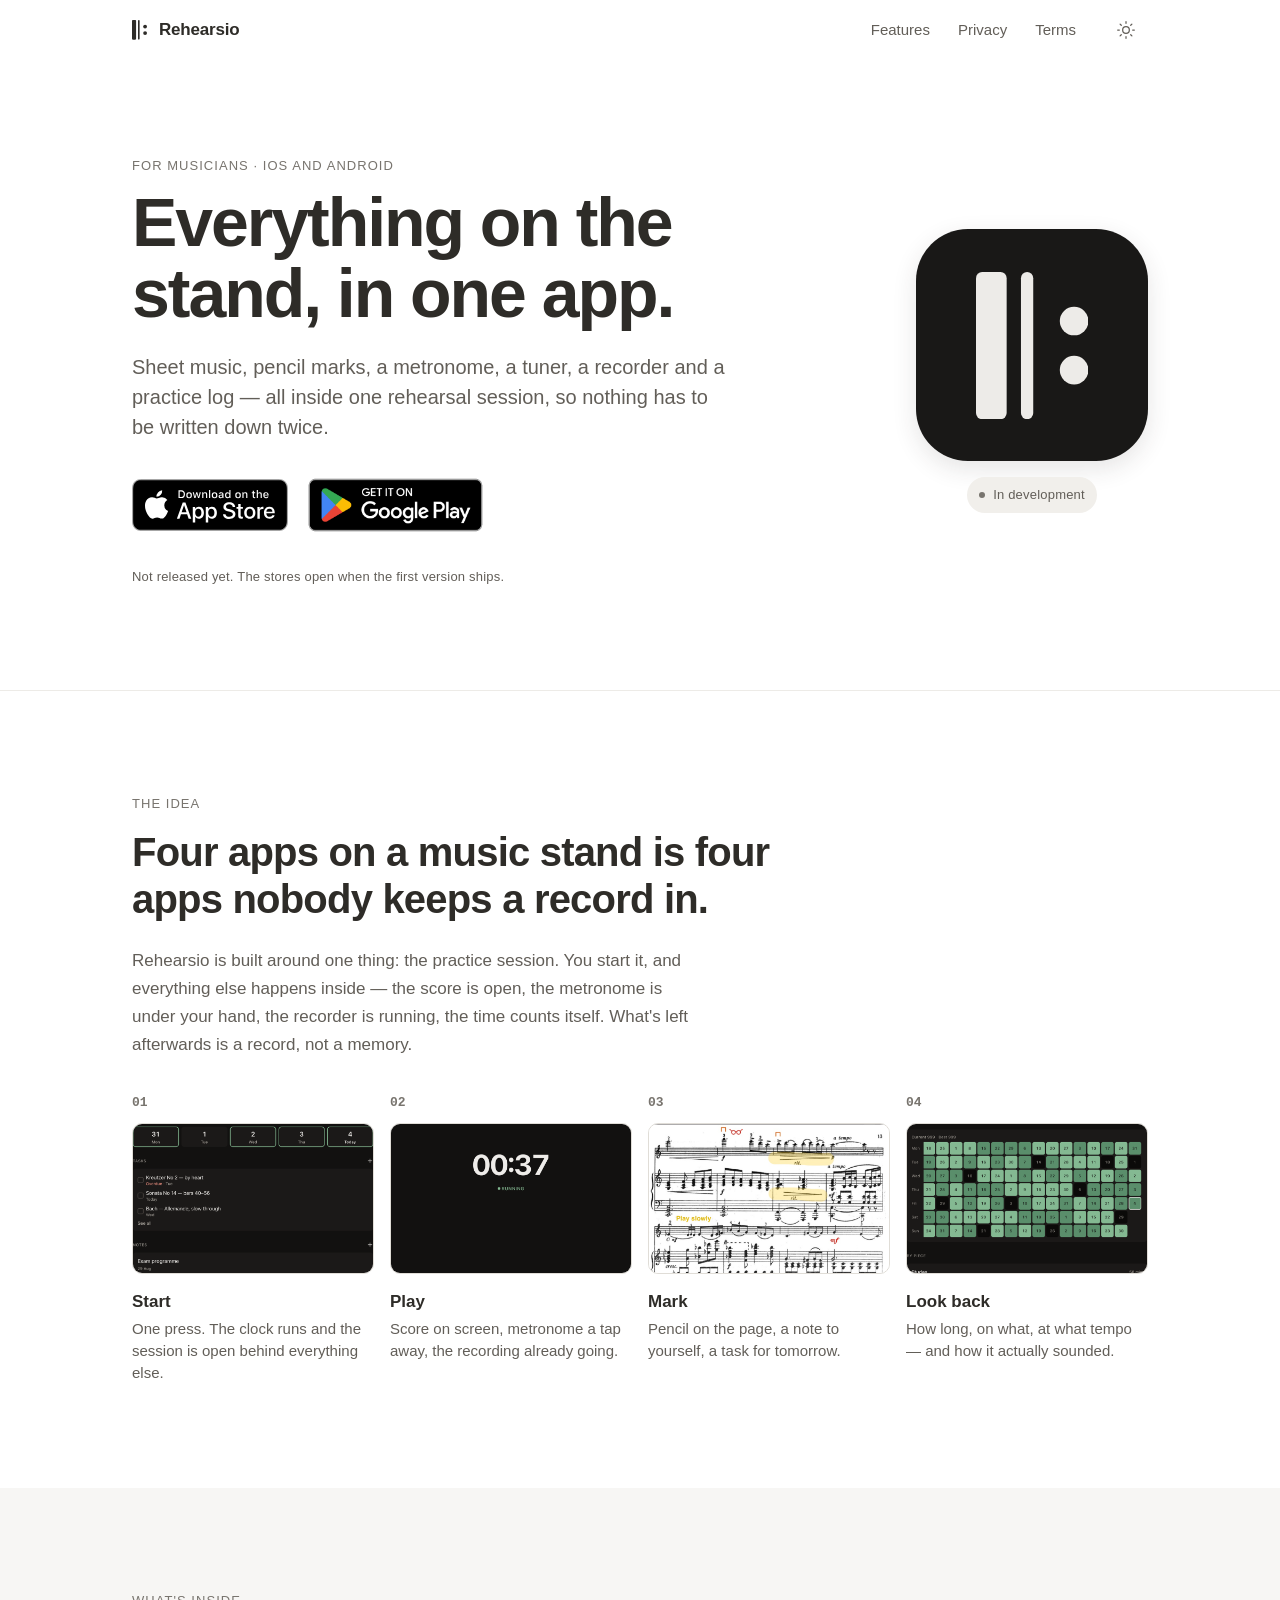
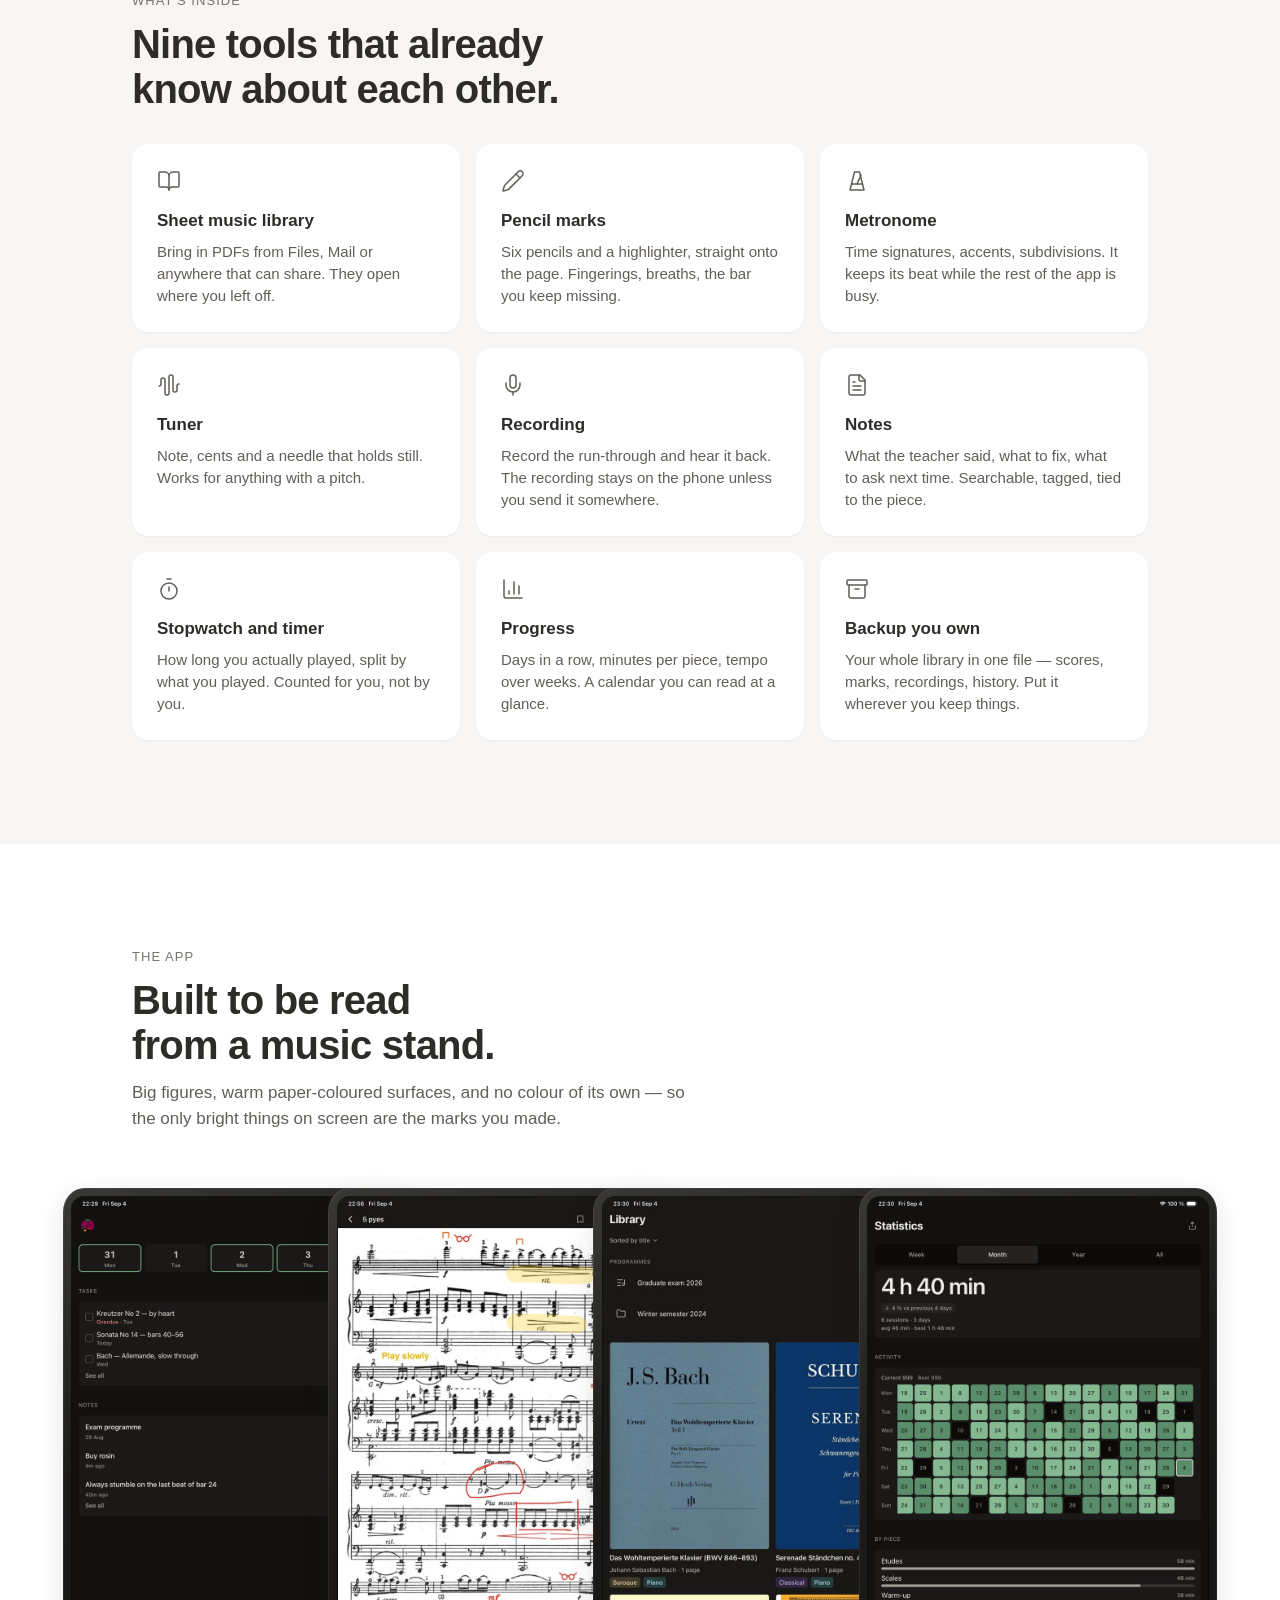
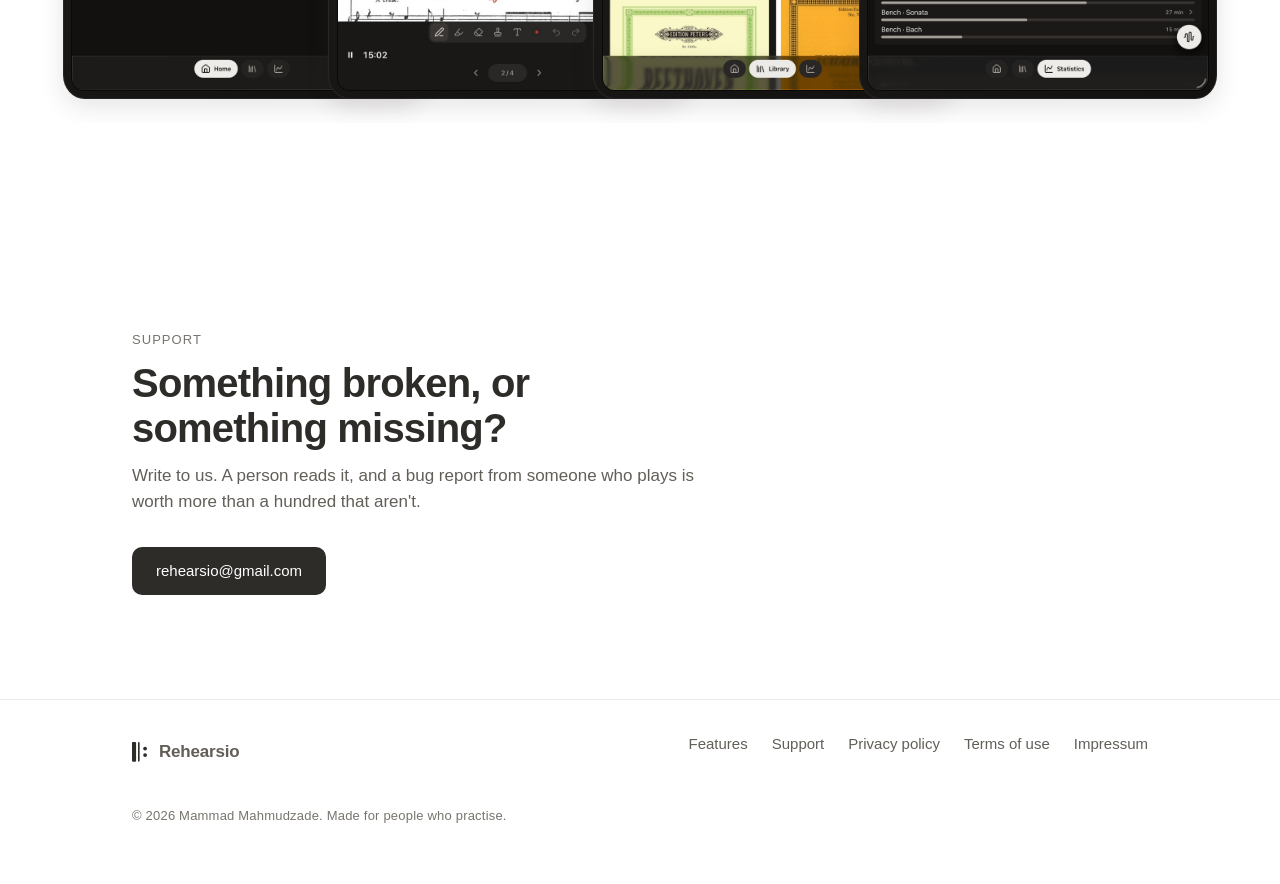
==== index.html @ 96ab734b "S13.3: the domain is bought, and consent starts switched off The owner bought rehearsio.com and chos" ====
<!doctype html>
<html lang="en">
  <head>
    <meta charset="utf-8" />
    <meta name="viewport" content="width=device-width, initial-scale=1" />
    <title>Rehearsio — everything on the music stand, in one app</title>
    <meta
      name="description"
      content="Sheet music, pencil marks, a metronome, a tuner, a recorder and a practice log, inside one rehearsal session. Your scores, marks and recordings stay on your phone."
    />
    <meta name="theme-color" content="#191817" />
    <!-- Kept out of search results until the first release: the store badges may
         only be shown for an app that ships, and the two outbound sends this site
         describes are not built yet (S13.6, S13.7). Delete on release day. -->
    <meta name="robots" content="noindex" />
    <link rel="icon" href="assets/favicon.svg" type="image/svg+xml" />
    <link rel="stylesheet" href="styles.css" />

    <!-- Set before first paint so a dark-theme reader never sees a white flash.
         Inline on purpose: an external file would arrive after the paint. -->
    <script>
      try {
        var t = localStorage.getItem('rehearsio-theme');
        if (t === 'dark' || t === 'light') document.documentElement.setAttribute('data-theme', t);
      } catch (e) {}
    </script>
  </head>

  <body>
    <a class="skip-link" href="#main">Skip to content</a>

    <header class="site-header">
      <div class="wrap site-header__inner">
        <a class="brand" href="index.html" aria-label="Rehearsio — home">
          <svg class="brand__mark" viewBox="0 0 55 72" fill="currentColor" aria-hidden="true">
            <rect x="0" y="0" width="15" height="72" rx="3" />
            <rect x="22" y="0" width="6" height="72" rx="3" />
            <circle cx="48" cy="24" r="7" />
            <circle cx="48" cy="48" r="7" />
          </svg>
          <span class="brand__name">Rehearsio</span>
        </a>

        <nav class="nav" aria-label="Primary">
          <a class="nav__link nav__link--wide" href="#features">Features</a>
          <a class="nav__link" href="privacy.html">Privacy</a>
          <a class="nav__link" href="terms.html">Terms</a>
        </nav>

        <button class="theme-toggle" type="button" data-theme-toggle aria-label="Switch theme">
          <svg
            class="icon-sun"
            width="20"
            height="20"
            viewBox="0 0 24 24"
            fill="none"
            stroke="currentColor"
            stroke-width="1.5"
            stroke-linecap="round"
            stroke-linejoin="round"
            aria-hidden="true"
          >
            <circle cx="12" cy="12" r="4" />
            <path
              d="M12 2v2M12 20v2M4.93 4.93l1.41 1.41M17.66 17.66l1.41 1.41M2 12h2M20 12h2M6.34 17.66l-1.41 1.41M19.07 4.93l-1.41 1.41"
            />
          </svg>
          <svg
            class="icon-moon"
            width="20"
            height="20"
            viewBox="0 0 24 24"
            fill="none"
            stroke="currentColor"
            stroke-width="1.5"
            stroke-linecap="round"
            stroke-linejoin="round"
            aria-hidden="true"
          >
            <path d="M12 3a6 6 0 0 0 9 9 9 9 0 1 1-9-9Z" />
          </svg>
        </button>
      </div>
    </header>

    <main id="main">
      <!-- ==================================================================
           Hero. The tile beside it is the real app icon, drawn from the same
           four shapes as tools/build-brand-assets — not a picture of one.
           =================================================================== -->
      <section class="hero">
        <div class="wrap hero__grid">
          <div class="hero__copy">
            <p class="eyebrow">For musicians · iOS and Android</p>
            <h1 class="display">Everything on the stand, in one app.</h1>
            <p class="lead">
              Sheet music, pencil marks, a metronome, a tuner, a recorder and a practice log — all
              inside one rehearsal session, so nothing has to be written down twice.
            </p>
            <div class="hero__actions">
              <span class="badge">
                <img
                  class="badge__light"
                  src="assets/badges/app-store.svg"
                  alt="Download on the App Store"
                  width="120"
                  height="40"
                />
                <img
                  class="badge__dark"
                  src="assets/badges/app-store-white.svg"
                  alt="Download on the App Store"
                  width="120"
                  height="40"
                />
              </span>
              <span class="badge badge--google">
                <img
                  src="assets/badges/google-play.png"
                  alt="Get it on Google Play"
                  width="646"
                  height="250"
                />
              </span>
            </div>
            <p class="caption muted">
              Not released yet. The stores open when the first version ships.
            </p>
          </div>

          <div class="hero__tile">
            <div class="tile">
              <svg
                viewBox="0 0 55 72"
                fill="currentColor"
                role="img"
                aria-label="The Rehearsio app icon"
              >
                <rect x="0" y="0" width="15" height="72" rx="3" />
                <rect x="22" y="0" width="6" height="72" rx="3" />
                <circle cx="48" cy="24" r="7" />
                <circle cx="48" cy="48" r="7" />
              </svg>
            </div>
            <span class="chip"><span class="chip__dot"></span>In development</span>
          </div>
        </div>
      </section>

      <hr class="rule" />

      <!-- ==================================================================
           The one idea. One claim, alone, then the scenario in four beats.
           =================================================================== -->
      <section class="section">
        <div class="wrap">
          <p class="eyebrow" style="margin-bottom: var(--space-lg)">The idea</p>
          <h2 class="statement">
            Four apps on a music stand is four apps nobody keeps a record in.
          </h2>
          <p class="statement__note">
            Rehearsio is built around one thing: the practice session. You start it, and everything
            else happens inside — the score is open, the metronome is under your hand, the recorder
            is running, the time counts itself. What's left afterwards is a record, not a memory.
          </p>

          <ol class="steps">
            <li class="step">
              <span class="step__shot"
                ><img
                  src="assets/shots/step-start.png"
                  alt="The strip of days and today’s tasks on the home screen"
                  loading="lazy"
                  width="900"
                  height="562"
              /></span>
              <h3>Start</h3>
              <p>One press. The clock runs and the session is open behind everything else.</p>
            </li>
            <li class="step">
              <span class="step__shot"
                ><img
                  src="assets/shots/step-play.png"
                  alt="The session stopwatch running"
                  loading="lazy"
                  width="900"
                  height="562"
              /></span>
              <h3>Play</h3>
              <p>Score on screen, metronome a tap away, the recording already going.</p>
            </li>
            <li class="step">
              <span class="step__shot"
                ><img
                  src="assets/shots/step-mark.jpg"
                  alt="Bowings, a highlighted ritardando and a written reminder, pencilled onto a score"
                  loading="lazy"
                  width="900"
                  height="562"
              /></span>
              <h3>Mark</h3>
              <p>Pencil on the page, a note to yourself, a task for tomorrow.</p>
            </li>
            <li class="step">
              <span class="step__shot"
                ><img
                  src="assets/shots/step-look.png"
                  alt="A year of practice as a calendar"
                  loading="lazy"
                  width="900"
                  height="562"
              /></span>
              <h3>Look back</h3>
              <p>How long, on what, at what tempo — and how it actually sounded.</p>
            </li>
          </ol>
        </div>
      </section>

      <!-- ==================================================================
           What is in the first version. Nine cards, one line each.
           =================================================================== -->
      <section class="section section--sunken" id="features">
        <div class="wrap">
          <div class="section__head">
            <p class="eyebrow">What's inside</p>
            <h2 class="headline">Nine tools that already know about each other.</h2>
          </div>

          <ul class="features">
            <li class="feature">
              <svg
                class="feature__icon"
                viewBox="0 0 24 24"
                fill="none"
                stroke="currentColor"
                stroke-width="1.5"
                stroke-linecap="round"
                stroke-linejoin="round"
                aria-hidden="true"
              >
                <path d="M12 7v14" />
                <path
                  d="M3 18a1 1 0 0 1-1-1V4a1 1 0 0 1 1-1h5a4 4 0 0 1 4 4 4 4 0 0 1 4-4h5a1 1 0 0 1 1 1v13a1 1 0 0 1-1 1h-6a3 3 0 0 0-3 3 3 3 0 0 0-3-3z"
                />
              </svg>
              <h3>Sheet music library</h3>
              <p>
                Bring in PDFs from Files, Mail or anywhere that can share. They open where you left
                off.
              </p>
            </li>

            <li class="feature">
              <svg
                class="feature__icon"
                viewBox="0 0 24 24"
                fill="none"
                stroke="currentColor"
                stroke-width="1.5"
                stroke-linecap="round"
                stroke-linejoin="round"
                aria-hidden="true"
              >
                <path
                  d="M21.17 6.81a1 1 0 0 0-3.98-3.99L3.84 16.17a2 2 0 0 0-.5.83l-1.32 4.35a.5.5 0 0 0 .62.63l4.35-1.33a2 2 0 0 0 .83-.5z"
                />
                <path d="m15 5 4 4" />
              </svg>
              <h3>Pencil marks</h3>
              <p>
                Six pencils and a highlighter, straight onto the page. Fingerings, breaths, the bar
                you keep missing.
              </p>
            </li>

            <li class="feature">
              <svg
                class="feature__icon"
                viewBox="0 0 24 24"
                fill="none"
                stroke="currentColor"
                stroke-width="1.5"
                stroke-linecap="round"
                stroke-linejoin="round"
                aria-hidden="true"
              >
                <path d="M9.5 3h5l4.5 18H5z" />
                <path d="M6.5 15h11" />
                <path d="M12 15 16 6" />
              </svg>
              <h3>Metronome</h3>
              <p>
                Time signatures, accents, subdivisions. It keeps its beat while the rest of the app
                is busy.
              </p>
            </li>

            <li class="feature">
              <svg
                class="feature__icon"
                viewBox="0 0 24 24"
                fill="none"
                stroke="currentColor"
                stroke-width="1.5"
                stroke-linecap="round"
                stroke-linejoin="round"
                aria-hidden="true"
              >
                <path
                  d="M2 13a2 2 0 0 0 2-2V7a2 2 0 0 1 4 0v13a2 2 0 0 0 4 0V4a2 2 0 0 1 4 0v13a2 2 0 0 0 4 0v-4a2 2 0 0 1 2-2"
                />
              </svg>
              <h3>Tuner</h3>
              <p>Note, cents and a needle that holds still. Works for anything with a pitch.</p>
            </li>

            <li class="feature">
              <svg
                class="feature__icon"
                viewBox="0 0 24 24"
                fill="none"
                stroke="currentColor"
                stroke-width="1.5"
                stroke-linecap="round"
                stroke-linejoin="round"
                aria-hidden="true"
              >
                <rect x="9" y="2" width="6" height="13" rx="3" />
                <path d="M19 10v2a7 7 0 0 1-14 0v-2" />
                <path d="M12 19v3" />
              </svg>
              <h3>Recording</h3>
              <p>
                Record the run-through and hear it back. The recording stays on the phone unless you
                send it somewhere.
              </p>
            </li>

            <li class="feature">
              <svg
                class="feature__icon"
                viewBox="0 0 24 24"
                fill="none"
                stroke="currentColor"
                stroke-width="1.5"
                stroke-linecap="round"
                stroke-linejoin="round"
                aria-hidden="true"
              >
                <path d="M15 2H6a2 2 0 0 0-2 2v16a2 2 0 0 0 2 2h12a2 2 0 0 0 2-2V7Z" />
                <path d="M14 2v4a2 2 0 0 0 2 2h4" />
                <path d="M16 13H8M16 17H8M10 9H8" />
              </svg>
              <h3>Notes</h3>
              <p>
                What the teacher said, what to fix, what to ask next time. Searchable, tagged, tied
                to the piece.
              </p>
            </li>

            <li class="feature">
              <svg
                class="feature__icon"
                viewBox="0 0 24 24"
                fill="none"
                stroke="currentColor"
                stroke-width="1.5"
                stroke-linecap="round"
                stroke-linejoin="round"
                aria-hidden="true"
              >
                <circle cx="12" cy="14" r="8" />
                <path d="M10 2h4" />
                <path d="M12 14V10" />
              </svg>
              <h3>Stopwatch and timer</h3>
              <p>
                How long you actually played, split by what you played. Counted for you, not by you.
              </p>
            </li>

            <li class="feature">
              <svg
                class="feature__icon"
                viewBox="0 0 24 24"
                fill="none"
                stroke="currentColor"
                stroke-width="1.5"
                stroke-linecap="round"
                stroke-linejoin="round"
                aria-hidden="true"
              >
                <path d="M3 3v16a2 2 0 0 0 2 2h16" />
                <path d="M8 17v-3M13 17V5M18 17V9" />
              </svg>
              <h3>Progress</h3>
              <p>
                Days in a row, minutes per piece, tempo over weeks. A calendar you can read at a
                glance.
              </p>
            </li>

            <li class="feature">
              <svg
                class="feature__icon"
                viewBox="0 0 24 24"
                fill="none"
                stroke="currentColor"
                stroke-width="1.5"
                stroke-linecap="round"
                stroke-linejoin="round"
                aria-hidden="true"
              >
                <rect x="2" y="3" width="20" height="5" rx="1" />
                <path d="M4 8v11a2 2 0 0 0 2 2h12a2 2 0 0 0 2-2V8" />
                <path d="M10 12h4" />
              </svg>
              <h3>Backup you own</h3>
              <p>
                Your whole library in one file — scores, marks, recordings, history. Put it wherever
                you keep things.
              </p>
            </li>
          </ul>
        </div>
      </section>

      <!-- ==================================================================
           Screenshot slots. Reserved, not faked: the pictures land at S13.11
           and drop into these frames without the layout changing.
           =================================================================== -->
      <section class="section">
        <div class="wrap">
          <div class="section__head">
            <p class="eyebrow">The app</p>
            <h2 class="headline">Built to be read from a music stand.</h2>
            <p class="body muted">
              Big figures, warm paper-coloured surfaces, and no colour of its own — so the only
              bright things on screen are the marks you made.
            </p>
          </div>

          <div class="screens-bleed">
            <div class="screens" role="group" aria-label="Four screens of Rehearsio on a tablet">
              <figure class="screen">
                <div class="device">
                  <div class="device__screen">
                    <img
                      src="assets/shots/home.png"
                      alt="The Rehearsio home screen: a streak, the week’s days, tasks and notes"
                      loading="lazy"
                      width="834"
                      height="1210"
                    />
                  </div>
                </div>
              </figure>
              <figure class="screen">
                <div class="device">
                  <div class="device__screen">
                    <img
                      src="assets/shots/score.jpg"
                      alt="A page of Gara Garayev's 5 Pieces open in Rehearsio, marked up in pencil and highlighter"
                      loading="lazy"
                      width="834"
                      height="1210"
                    />
                  </div>
                </div>
              </figure>
              <figure class="screen">
                <div class="device">
                  <div class="device__screen">
                    <img
                      src="assets/shots/library.jpg"
                      alt="The Rehearsio library: Bach, Schubert, Beethoven and Tchaikovsky as their published covers, with tags and programmes"
                      loading="lazy"
                      width="834"
                      height="1210"
                    />
                  </div>
                </div>
              </figure>
              <figure class="screen">
                <div class="device">
                  <div class="device__screen">
                    <img
                      src="assets/shots/stats.png"
                      alt="The statistics screen: hours practised and a calendar of activity"
                      loading="lazy"
                      width="834"
                      height="1210"
                    />
                  </div>
                </div>
              </figure>
            </div>
          </div>
        </div>
      </section>

      <!-- ==================================================================
           Support. This anchor is the Support URL the stores ask for.
           =================================================================== -->
      <section class="section" id="support">
        <div class="wrap">
          <div class="section__head">
            <p class="eyebrow">Support</p>
            <h2 class="headline">Something broken, or something missing?</h2>
            <p class="body muted">
              Write to us. A person reads it, and a bug report from someone who plays is worth more
              than a hundred that aren't.
            </p>
          </div>
          <a class="btn btn--primary" href="mailto:rehearsio@gmail.com">rehearsio@gmail.com</a>
        </div>
      </section>
    </main>

    <footer class="site-footer">
      <div class="wrap">
        <div class="site-footer__inner">
          <a class="brand" href="index.html" aria-label="Rehearsio — home">
            <svg class="brand__mark" viewBox="0 0 55 72" fill="currentColor" aria-hidden="true">
              <rect x="0" y="0" width="15" height="72" rx="3" />
              <rect x="22" y="0" width="6" height="72" rx="3" />
              <circle cx="48" cy="24" r="7" />
              <circle cx="48" cy="48" r="7" />
            </svg>
            <span class="brand__name">Rehearsio</span>
          </a>

          <nav aria-label="Footer">
            <a href="#features">Features</a>
            <a href="#support">Support</a>
            <a href="privacy.html">Privacy policy</a>
            <a href="terms.html">Terms of use</a>
            <a href="impressum.html">Impressum</a>
          </nav>
        </div>
        <p class="site-footer__legal">© 2026 Mammad Mahmudzade. Made for people who practise.</p>
      </div>
    </footer>

    <script src="site.js"></script>
  </body>
</html>
---- styles.css ----
/* ===========================================================================
   Rehearsio — website
   ---------------------------------------------------------------------------
   Every value below is lifted from docs/10-design-tokens.md. Nothing is
   invented here except the two display sizes in §2, which are marked as such:
   a landing page headline sits above the app's screen title (28) and below its
   hero numeral (96), and the app has no token for that because the app has no
   landing page.

   The rules the app lives by, carried over verbatim:
   - No accent colour. Hierarchy is built from fill, weight and size.
   - Warm neutrals only, not one cold grey.
   - Separation by background and air, not by lines. Borders are the exception.
   - Icons are thin, monochrome, unfilled (Lucide).
   - Anything that changes state moves, and it moves on the tokens in §7.
   =========================================================================== */

/* ---------------------------------------------------------------------------
   1. Colour — docs/10-design-tokens.md §1
   Light is the default; dark follows the system, and [data-theme] wins over
   both so the toggle works in either direction.
   --------------------------------------------------------------------------- */

:root {
  --bg-canvas: #ffffff;
  --bg-subtle: #f7f6f4;
  --bg-sunken: #efede9;
  --bg-elevated: #ffffff;

  --overlay-hover: rgba(46, 44, 40, 0.05);
  --overlay-press: rgba(46, 44, 40, 0.1);

  --text-primary: #2e2c28;
  --text-secondary: #625e58;
  --text-muted: #78746e;
  --text-disabled: #a6a199;
  --text-inverted: #ffffff;

  --border-subtle: #edebe7;
  --border-default: #e0ddd7;
  --border-strong: #c9c5bd;
  --border-focus: #2e2c28;

  --fill-solid: #2e2c28;
  --fill-solid-pressed: #46433e;
  --fill-subtle: #f1efeb;
  --fill-track: #e0ddd7;

  /* The tile is the same dark one in both appearances — S13.2, app.json.
     --tile-edge is what holds it off the page underneath: nothing in the light
     theme, where the shadow does that, and a hairline in the dark one, where
     the ground under it is the tile's own colour. */
  --tile-ground: #191817;
  --tile-mark: #edebe8;
  --tile-edge: transparent;

  --shadow-card: 0 1px 2px rgba(46, 44, 40, 0.06);
  --shadow-popover: 0 8px 24px rgba(46, 44, 40, 0.12);

  color-scheme: light;
}

@media (prefers-color-scheme: dark) {
  :root:not([data-theme='light']) {
    --bg-canvas: #191817;
    --bg-subtle: #211f1e;
    --bg-sunken: #131211;
    --bg-elevated: #2a2826;

    --overlay-hover: rgba(255, 255, 255, 0.06);
    --overlay-press: rgba(255, 255, 255, 0.11);

    --text-primary: #edebe8;
    --text-secondary: #a8a39c;
    --text-muted: #8c8781;
    --text-disabled: #5e5a55;
    --text-inverted: #191817;

    --border-subtle: #262422;
    --border-default: #322f2c;
    --border-strong: #4a4642;
    --border-focus: #edebe8;

    --fill-solid: #edebe8;
    --fill-solid-pressed: #ffffff;
    --fill-subtle: #2a2826;
    --fill-track: #3a3734;

    --tile-edge: #4a4642; /* border.strong — §7: in the dark a layer is edged, not shadowed */
    --shadow-card: 0 1px 2px rgba(0, 0, 0, 0.4);
    --shadow-popover: 0 8px 24px rgba(0, 0, 0, 0.55);

    color-scheme: dark;
  }
}

:root[data-theme='dark'] {
  --bg-canvas: #191817;
  --bg-subtle: #211f1e;
  --bg-sunken: #131211;
  --bg-elevated: #2a2826;

  --overlay-hover: rgba(255, 255, 255, 0.06);
  --overlay-press: rgba(255, 255, 255, 0.11);

  --text-primary: #edebe8;
  --text-secondary: #a8a39c;
  --text-muted: #8c8781;
  --text-disabled: #5e5a55;
  --text-inverted: #191817;

  --border-subtle: #262422;
  --border-default: #322f2c;
  --border-strong: #4a4642;
  --border-focus: #edebe8;

  --fill-solid: #edebe8;
  --fill-solid-pressed: #ffffff;
  --fill-subtle: #2a2826;
  --fill-track: #3a3734;

  --tile-edge: #4a4642; /* border.strong — §7: in the dark a layer is edged, not shadowed */
  --shadow-card: 0 1px 2px rgba(0, 0, 0, 0.4);
  --shadow-popover: 0 8px 24px rgba(0, 0, 0, 0.55);

  color-scheme: dark;
}

/* ---------------------------------------------------------------------------
   2. Type — docs/10-design-tokens.md §4
   Seven steps with wide gaps. Body never goes below 17: the phone is on a
   music stand 60–80 cm away.
   --------------------------------------------------------------------------- */

:root {
  --font-system:
    -apple-system, BlinkMacSystemFont, 'SF Pro Text', 'Segoe UI', Roboto, 'Helvetica Neue', Arial,
    sans-serif;
  --font-mono:
    ui-monospace, 'SF Mono', SFMono-Regular, Menlo, 'Roboto Mono', 'Courier New', monospace;

  --size-caption: 13px;
  --size-label: 15px;
  --size-body: 17px;
  --size-subhead: 20px;
  --size-title: 28px;

  /* Web only. The two steps a landing page needs and a screen does not. */
  --size-headline: clamp(28px, 4.2vw, 40px);
  --size-display: clamp(38px, 7vw, 68px);

  --measure: 34em; /* ~68 characters at body size */
}

/* ---------------------------------------------------------------------------
   3. Space, 4. Radius, 5. Layout — §5, §6
   --------------------------------------------------------------------------- */

:root {
  --space-xs: 4px;
  --space-sm: 8px;
  --space-md: 12px;
  --space-lg: 16px;
  --space-xl: 24px;
  --space-xxl: 32px;

  --radius-sm: 6px;
  --radius-md: 10px;
  --radius-lg: 16px;
  --radius-full: 999px;

  --page-max: 1080px;
  --page-gutter: var(--space-lg);
  --header-h: 60px;
}

@media (min-width: 640px) {
  :root {
    --page-gutter: var(--space-xxl);
  }
}

/* ---------------------------------------------------------------------------
   6. Motion — §8. Three durations, three curves, and nothing else.
   --------------------------------------------------------------------------- */

:root {
  --duration-fast: 120ms;
  --duration-base: 200ms;
  --duration-slow: 320ms;

  --easing-standard: cubic-bezier(0.2, 0, 0, 1);
  --easing-enter: cubic-bezier(0, 0, 0.2, 1);
  --easing-exit: cubic-bezier(0.4, 0, 1, 1);
}

/* ---------------------------------------------------------------------------
   7. Reset
   --------------------------------------------------------------------------- */

*,
*::before,
*::after {
  box-sizing: border-box;
}

html {
  -webkit-text-size-adjust: 100%;
  scroll-behavior: smooth;
  /* Where a jumped-to anchor comes to rest: clear of the sticky header, with
     spacing.xl of air under it. **This is the only place that offset is
     allowed to be set.** scroll-padding here and scroll-margin on the target
     do not override one another, they add: with the same 84 on both, every
     heading in a contents list landed 168 down, and what filled the gap was
     the end of the chapter before it — which is what the reader saw and
     reported. One offset, on the container, so it also covers the section
     anchors on the landing page, which are not headings and carry no rule. */
  scroll-padding-top: calc(var(--header-h) + var(--space-xl));
}

body {
  margin: 0;
  background: var(--bg-canvas);
  color: var(--text-primary);
  font-family: var(--font-system);
  font-size: var(--size-body);
  line-height: 24px;
  -webkit-font-smoothing: antialiased;
  text-rendering: optimizeLegibility;
}

h1,
h2,
h3,
h4,
p,
ul,
ol,
figure {
  margin: 0;
}

ul,
ol {
  padding: 0;
  list-style: none;
}

img,
svg {
  display: block;
  max-width: 100%;
}

a {
  color: inherit;
  text-decoration: none;
}

/* The focus ring from §1: 2pt, offset 2pt, in border.focus. One rule, every
   focusable thing, and only for keyboards. */
:focus-visible {
  outline: 2px solid var(--border-focus);
  outline-offset: 2px;
  border-radius: var(--radius-sm);
}

@media (prefers-reduced-motion: reduce) {
  html {
    scroll-behavior: auto;
  }
  *,
  *::before,
  *::after {
    animation-duration: 0.01ms !important;
    animation-iteration-count: 1 !important;
    transition-duration: 0.01ms !important;
  }
}

/* ---------------------------------------------------------------------------
   8. Type helpers
   --------------------------------------------------------------------------- */

.display {
  font-size: var(--size-display);
  font-weight: 700;
  line-height: 1.04;
  letter-spacing: -0.03em;
  text-wrap: balance;
}

.headline {
  font-size: var(--size-headline);
  font-weight: 700;
  line-height: 1.12;
  letter-spacing: -0.02em;
  text-wrap: balance;
}

.title {
  font-size: var(--size-title);
  font-weight: 700;
  line-height: 34px;
  letter-spacing: -0.5px;
}

.body {
  font-size: var(--size-body);
  font-weight: 400;
  line-height: 26px;
}

.caption {
  font-size: var(--size-caption);
  font-weight: 500;
  line-height: 18px;
  letter-spacing: 0.2px;
}

.muted {
  color: var(--text-secondary);
}

.lead {
  font-size: var(--size-subhead);
  font-weight: 400;
  line-height: 30px;
  color: var(--text-secondary);
  max-width: 30em;
}

/* The eyebrow above a heading. Small caps, wide tracking — the "very small
   next to very large" half of the contrast rule in 09-design-brief.md §3.1. */
.eyebrow {
  font-size: var(--size-caption);
  font-weight: 500;
  line-height: 18px;
  letter-spacing: 0.08em;
  text-transform: uppercase;
  color: var(--text-muted);
}

/* ---------------------------------------------------------------------------
   9. Shell
   --------------------------------------------------------------------------- */

.skip-link {
  position: absolute;
  left: var(--space-lg);
  top: var(--space-lg);
  z-index: 100;
  padding: var(--space-md) var(--space-lg);
  background: var(--fill-solid);
  color: var(--text-inverted);
  border-radius: var(--radius-md);
  font-size: var(--size-label);
  font-weight: 500;
  transform: translateY(-200%);
  transition: transform var(--duration-base) var(--easing-enter);
}

.skip-link:focus {
  transform: translateY(0);
}

.wrap {
  max-width: var(--page-max);
  margin-inline: auto;
  padding-inline: var(--page-gutter);
}

/* The site header is a solid surface, not glass. In the app the material is
   used on the tab bar and nowhere else (09-design-brief.md §3.1); a translucent
   header here would be the one place the rule was broken for decoration. */
.site-header {
  position: sticky;
  top: 0;
  z-index: 50;
  background: var(--bg-canvas);
  border-bottom: 1px solid transparent;
  transition: border-color var(--duration-base) var(--easing-standard);
}

.site-header[data-scrolled='true'] {
  border-bottom-color: var(--border-subtle);
}

.site-header__inner {
  height: var(--header-h);
  display: flex;
  align-items: center;
  gap: var(--space-lg);
}

.brand {
  display: inline-flex;
  align-items: center;
  gap: var(--space-md);
  margin-right: auto;
  padding: var(--space-sm);
  margin-left: calc(var(--space-sm) * -1);
  border-radius: var(--radius-md);
  transition: background-color var(--duration-fast) var(--easing-standard);
}

.brand:hover {
  background: var(--overlay-hover);
}

.brand:active {
  background: var(--overlay-press);
}

.brand__mark {
  width: 15px;
  color: var(--text-primary);
}

.brand__name {
  font-size: var(--size-body);
  font-weight: 600;
  letter-spacing: -0.2px;
}

.nav {
  display: flex;
  align-items: center;
  gap: var(--space-xs);
}

.nav__link {
  padding: var(--space-sm) var(--space-md);
  border-radius: var(--radius-md);
  font-size: var(--size-label);
  font-weight: 500;
  color: var(--text-secondary);
  transition:
    background-color var(--duration-fast) var(--easing-standard),
    color var(--duration-fast) var(--easing-standard);
}

.nav__link:hover {
  background: var(--overlay-hover);
  color: var(--text-primary);
}

.nav__link:active {
  background: var(--overlay-press);
}

.nav__link[aria-current='page'] {
  color: var(--text-primary);
  background: var(--fill-subtle);
}

@media (max-width: 519px) {
  .nav__link--wide {
    display: none;
  }
}

/* The theme switch. The app follows the system and offers no such control;
   this one exists because a website is looked at on somebody else's machine. */
.theme-toggle {
  width: 44px;
  height: 44px;
  display: grid;
  place-items: center;
  border: 0;
  padding: 0;
  background: transparent;
  color: var(--text-secondary);
  border-radius: var(--radius-md);
  cursor: pointer;
  transition:
    background-color var(--duration-fast) var(--easing-standard),
    color var(--duration-fast) var(--easing-standard),
    transform var(--duration-fast) var(--easing-standard);
}

.theme-toggle:hover {
  background: var(--overlay-hover);
  color: var(--text-primary);
}

.theme-toggle:active {
  background: var(--overlay-press);
  transform: scale(0.92); /* IconButton press scale, §8 */
}

.theme-toggle .icon-moon {
  display: none;
}

:root[data-theme='dark'] .theme-toggle .icon-moon,
:root:not([data-theme='light']) .theme-toggle .icon-moon {
  display: block;
}

:root[data-theme='dark'] .theme-toggle .icon-sun {
  display: none;
}

@media (prefers-color-scheme: dark) {
  :root:not([data-theme='light']) .theme-toggle .icon-sun {
    display: none;
  }
}

@media (prefers-color-scheme: light) {
  :root:not([data-theme='dark']) .theme-toggle .icon-moon {
    display: none;
  }
  :root:not([data-theme='dark']) .theme-toggle .icon-sun {
    display: block;
  }
}

/* ---------------------------------------------------------------------------
   10. Sections
   --------------------------------------------------------------------------- */

.section {
  padding-block: clamp(56px, 9vw, 104px);
}

.section--sunken {
  background: var(--bg-subtle);
}

.section__head {
  max-width: var(--measure);
  margin-bottom: var(--space-xxl);
}

.section__head > * + * {
  margin-top: var(--space-md);
}

.rule {
  border: 0;
  height: 1px;
  background: var(--border-subtle);
  margin: 0;
}

/* ---------------------------------------------------------------------------
   11. Hero
   --------------------------------------------------------------------------- */

.hero {
  padding-block: clamp(48px, 8vw, 96px) clamp(56px, 9vw, 104px);
}

.hero__grid {
  display: grid;
  gap: clamp(40px, 6vw, 72px);
  align-items: center;
}

@media (min-width: 860px) {
  .hero__grid {
    grid-template-columns: minmax(0, 1fr) auto;
  }
}

.hero__copy > * + * {
  margin-top: var(--space-xl);
}

.hero__copy .eyebrow + h1 {
  margin-top: var(--space-md);
}

.hero__actions {
  display: flex;
  flex-wrap: wrap;
  align-items: center;
  gap: var(--space-md);
}

/* The tile, drawn from the same numbers as the icon on the phone:
   mark height 64 % of the tile, field 55 × 72 (tools/build-brand-assets).

   The hairline is not decoration. The tile ships dark on both system themes
   (S13.2), and its ground is the dark theme's own bg.canvas — the very same
   #191817. On a dark page the icon has nothing to sit against, and the shadow
   that separates it by day is invisible by night. §7 of the tokens already says
   how a layer is separated in the dark: a lightening ground and a border, not a
   shadow. On a phone the wallpaper does this job; on the page we do. */
.tile {
  --tile-size: clamp(168px, 30vw, 232px);
  width: var(--tile-size);
  height: var(--tile-size);
  border-radius: calc(var(--tile-size) * 0.2237); /* iOS squircle, near enough */
  background: var(--tile-ground);
  display: grid;
  place-items: center;
  box-shadow: var(--shadow-popover);
  border: 1px solid var(--tile-edge);
  flex: none;
}

.tile svg {
  height: 64%;
  width: auto;
  color: var(--tile-mark);
}

.hero__tile {
  display: grid;
  justify-items: center;
  gap: var(--space-lg);
}

/* ---------------------------------------------------------------------------
   12. Buttons — the three levels from §1: solid, quiet, bare.
   --------------------------------------------------------------------------- */

.btn {
  display: inline-flex;
  align-items: center;
  justify-content: center;
  gap: var(--space-sm);
  min-height: 44px;
  padding: var(--space-md) var(--space-xl);
  border: 0;
  border-radius: var(--radius-md);
  font-family: inherit;
  font-size: var(--size-label);
  font-weight: 500;
  cursor: pointer;
  transition:
    transform var(--duration-fast) var(--easing-standard),
    background-color var(--duration-fast) var(--easing-standard);
}

.btn:active {
  transform: scale(0.96); /* Button press scale, §8 */
}

.btn--primary {
  background: var(--fill-solid);
  color: var(--text-inverted);
}

.btn--primary:hover {
  background: var(--fill-solid-pressed);
}

.btn[aria-disabled='true'] {
  color: var(--text-disabled);
  background: var(--fill-subtle);
  cursor: default;
  pointer-events: none;
}

/* The store badges, as Apple and Google publish them: Apple's SVG from its own
   marketing tools, Google's PNG from play.google.com/badges. Both are
   trademarks and neither may be recoloured, outlined or re-drawn, so nothing
   here touches the artwork — the rules below only size it and choose which of
   Apple's two variants the theme calls for.

   The two files are not built alike. Apple's is the badge and nothing else,
   119.66 x 40. Google's is a 646 x 250 canvas with the badge sitting 41px in
   on every side — that margin is the clear space its guidelines demand, and it
   stays. Matching them by height therefore means scaling Google's file by the
   ratio of canvas to badge, 250/168, so the two visible buttons come out the
   same height rather than Google's arriving a quarter short. */
.hero__actions {
  align-items: center;
  gap: var(--space-sm);
}

.badge {
  --badge-h: clamp(42px, 4.4vw, 52px);
  display: inline-flex;
}

.badge img {
  display: block;
  width: auto;
  height: var(--badge-h);
}

.badge--google img {
  height: calc(var(--badge-h) * 250 / 168);
}

/* Apple ships a black badge and a white one; which reads depends on the ground,
   and the ground here follows the reader's theme. Same three-state pattern as
   the sun and moon in the header. Google publishes one generic badge, black
   with a grey outline, and that outline is what carries it on a dark page. */
.badge img.badge__dark {
  display: none;
}

@media (prefers-color-scheme: dark) {
  :root:not([data-theme='light']) .badge img.badge__light {
    display: none;
  }

  :root:not([data-theme='light']) .badge img.badge__dark {
    display: block;
  }
}

:root[data-theme='dark'] .badge img.badge__light {
  display: none;
}

:root[data-theme='dark'] .badge img.badge__dark {
  display: block;
}

:root[data-theme='light'] .badge img.badge__light {
  display: block;
}

:root[data-theme='light'] .badge img.badge__dark {
  display: none;
}

/* A chip: state carried by a dot as well as by colour, per 04-conventions.md
   — information is never colour alone. */
.chip {
  display: inline-flex;
  align-items: center;
  gap: var(--space-sm);
  padding: 6px var(--space-md);
  border-radius: var(--radius-full);
  background: var(--fill-subtle);
  color: var(--text-secondary);
  font-size: var(--size-caption);
  font-weight: 500;
  letter-spacing: 0.2px;
}

.chip__dot {
  width: 6px;
  height: 6px;
  border-radius: var(--radius-full);
  background: var(--text-muted);
  flex: none;
}

/* ---------------------------------------------------------------------------
   13. Feature grid
   --------------------------------------------------------------------------- */

.features {
  display: grid;
  gap: var(--space-lg);
  grid-template-columns: repeat(auto-fit, minmax(248px, 1fr));
}

.feature {
  padding: var(--space-xl);
  border-radius: var(--radius-lg);
  background: var(--bg-canvas);
  border: 1px solid var(--border-subtle);
  transition:
    border-color var(--duration-base) var(--easing-standard),
    transform var(--duration-base) var(--easing-standard);
}

.section--sunken .feature {
  background: var(--bg-elevated);
  border-color: transparent;
  box-shadow: var(--shadow-card);
}

.feature:hover {
  border-color: var(--border-default);
  transform: translateY(-2px);
}

.feature__icon {
  width: 24px;
  height: 24px;
  color: var(--text-secondary);
  margin-bottom: var(--space-lg);
}

.feature h3 {
  font-size: var(--size-body);
  font-weight: 600;
  line-height: 24px;
  margin-bottom: var(--space-sm);
}

.feature p {
  font-size: var(--size-label);
  line-height: 22px;
  color: var(--text-secondary);
}

/* ---------------------------------------------------------------------------
   14. Statement — the one big claim, alone on the page.
   --------------------------------------------------------------------------- */

.statement {
  max-width: 22em;
  font-size: var(--size-headline);
  font-weight: 700;
  line-height: 1.18;
  letter-spacing: -0.02em;
  text-wrap: balance;
}

.statement__note {
  margin-top: var(--space-xl);
  max-width: var(--measure);
  color: var(--text-secondary);
  line-height: 28px;
}

/* A numbered walk-through of the one scenario. */
.steps {
  display: grid;
  gap: var(--space-xl);
  counter-reset: step;
  margin-top: var(--space-xxl);
}

@media (min-width: 720px) {
  .steps {
    grid-template-columns: repeat(4, 1fr);
    gap: var(--space-lg);
  }
}

.step {
  padding-top: var(--space-lg);
  border-top: 1px solid var(--border-default);
  counter-increment: step;
}

.step::before {
  content: counter(step, decimal-leading-zero);
  display: block;
  font-family: var(--font-mono);
  font-size: var(--size-caption);
  font-weight: 600;
  font-variant-numeric: tabular-nums;
  color: var(--text-muted);
  margin-bottom: var(--space-md);
}

.step h3 {
  font-size: var(--size-body);
  font-weight: 600;
  margin-bottom: var(--space-xs);
}

.step p {
  font-size: var(--size-label);
  line-height: 22px;
  color: var(--text-secondary);
}

/* ---------------------------------------------------------------------------
   15. Screens — real screenshots in a tablet frame
   The app is drawn for a music stand, so the tablet is the honest way to show
   it: these are iPad screenshots at their own 834 × 1210 points, and the frame
   around them keeps that ratio rather than inventing one.
   --------------------------------------------------------------------------- */

/* The four screens as one overlapping row, run out to the full width of the
   window. They are the same object seen four times, so they are shown as a
   deck rather than as four separate cards: same size, same overlap, and the
   bezel plus its shadow is what separates one from the next.

   Breaking out of the page's column is done with a negative inline margin
   rather than 100vw positioning, and the scroller is what keeps that safe: a
   deck too wide for the window is swiped instead of pushing the page sideways,
   which is also what makes the row survive a phone. */
.screens-bleed {
  margin-inline: calc(50% - 50vw);
  width: 100vw;
  overflow-x: auto;
  overflow-y: hidden;
  scrollbar-width: none;
  overscroll-behavior-x: contain;
}

.screens-bleed::-webkit-scrollbar {
  display: none;
}

.screens {
  /* max-content plus min-width:100% is the trick that lets one row both centre
     itself when it fits and scroll when it does not. */
  display: flex;
  align-items: flex-start;
  justify-content: center;
  width: max-content;
  min-width: 100%;
  padding-inline: var(--page-gutter);
  /* Room inside the scroller for the shadows, which overflow-y would clip. */
  padding-block: var(--space-xl);
}

.screen {
  /* Sized so the deck itself is nearly the width of the window: four cards
     overlapping by 26 % come to 3.22 x this, and 28vw puts that at about 90vw —
     wide enough to read as full-bleed, narrow enough that the gutter survives. */
  --tablet: clamp(178px, 28vw, 520px);
  flex: 0 0 auto;
  width: var(--tablet);
  margin: 0;
}

/* Every card after the first slides back over the one before it. A later
   sibling paints on top on its own, so no z-index is needed. */
.screen + .screen {
  margin-left: calc(var(--tablet) * -0.26);
}

/* The frame. A modern tablet has one even bezel and no button, so the whole
   drawing is two rounded rectangles and a hairline: the outer edge catches the
   light, the inner one is the glass. Nothing here is a picture — a bezel drawn
   in CSS scales to any width without a second asset, and in a deck it is what
   holds one screen off the next. */
.device {
  width: 100%;
  padding: 2.6%;
  border-radius: clamp(14px, 6%, 24px);
  background: linear-gradient(155deg, #3a3835, #1d1c1a 42%, #121110);
  box-shadow:
    0 0 0 1px rgba(255, 255, 255, 0.07) inset,
    var(--shadow-popover);
}

.device__screen {
  aspect-ratio: 834 / 1210;
  border-radius: clamp(7px, 3.4%, 12px);
  overflow: hidden;
  background: var(--tile-ground);
  box-shadow: 0 0 0 1px rgba(0, 0, 0, 0.6);
}

.device__screen img {
  width: 100%;
  height: 100%;
  object-fit: cover;
  object-position: top center;
}

/* ---------------------------------------------------------------------------
   15a. The four beats of a session, each with the part of the screen it means
   --------------------------------------------------------------------------- */

.step__shot {
  display: block;
  width: 100%;
  aspect-ratio: 16 / 10;
  margin-bottom: var(--space-lg);
  border-radius: var(--radius-md);
  overflow: hidden;
  background: var(--tile-ground);
  border: 1px solid var(--border-default);
}

.step__shot img {
  width: 100%;
  height: 100%;
  object-fit: cover;
}

/* The step is a card now rather than a bare column, so the picture has an edge
   to sit against; the rule that used to separate them would be a second edge. */
.step {
  padding-top: 0;
  border-top: 0;
}

.step::before {
  margin-bottom: var(--space-sm);
}

/* ---------------------------------------------------------------------------
   17. Footer
   --------------------------------------------------------------------------- */

.site-footer {
  border-top: 1px solid var(--border-subtle);
  padding-block: var(--space-xxl) clamp(32px, 5vw, 56px);
  background: var(--bg-canvas);
}

.site-footer__inner {
  display: flex;
  flex-wrap: wrap;
  gap: var(--space-xl);
  justify-content: space-between;
  align-items: flex-start;
}

.site-footer nav {
  display: flex;
  flex-wrap: wrap;
  gap: var(--space-lg) var(--space-xl);
}

.site-footer a {
  font-size: var(--size-label);
  color: var(--text-secondary);
  transition: color var(--duration-fast) var(--easing-standard);
}

.site-footer a:hover {
  color: var(--text-primary);
}

.site-footer__legal {
  color: var(--text-muted);
  font-size: var(--size-caption);
  letter-spacing: 0.2px;
  margin-top: var(--space-xxl);
}

/* ---------------------------------------------------------------------------
   18. Long-form pages — privacy, terms
   --------------------------------------------------------------------------- */

.doc {
  padding-block: clamp(40px, 6vw, 72px) clamp(56px, 9vw, 96px);
}

.doc__grid {
  display: grid;
  gap: clamp(32px, 5vw, 64px);
}

@media (min-width: 900px) {
  .doc__grid {
    grid-template-columns: 200px minmax(0, 1fr);
    align-items: start;
  }
}

.doc__head {
  margin-bottom: var(--space-xxl);
}

.doc__head h1 {
  margin-block: var(--space-md) var(--space-lg);
}

.doc__meta {
  display: flex;
  flex-wrap: wrap;
  gap: var(--space-md);
  align-items: center;
}

/* The table of contents. Sticky on a wide screen, plain list on a phone. */
.toc {
  order: 2;
}

@media (min-width: 900px) {
  .toc {
    order: 0;
    position: sticky;
    top: calc(var(--header-h) + var(--space-xl));
  }
}

.toc__title {
  color: var(--text-muted);
  margin-bottom: var(--space-md);
}

.toc ol {
  counter-reset: toc;
  border-left: 1px solid var(--border-subtle);
}

.toc a {
  display: block;
  padding: var(--space-sm) var(--space-md);
  margin-left: -1px;
  border-left: 1px solid transparent;
  font-size: var(--size-label);
  line-height: 20px;
  color: var(--text-secondary);
  transition:
    color var(--duration-fast) var(--easing-standard),
    border-color var(--duration-fast) var(--easing-standard);
}

.toc a:hover {
  color: var(--text-primary);
}

.toc a[aria-current='true'] {
  color: var(--text-primary);
  border-left-color: var(--fill-solid);
  font-weight: 500;
}

.prose {
  max-width: var(--measure);
}

.prose section + section {
  margin-top: clamp(40px, 5vw, 56px);
}

.prose h2 {
  font-size: var(--size-subhead);
  font-weight: 600;
  line-height: 26px;
  letter-spacing: -0.2px;
  margin-bottom: var(--space-lg);
}

.prose h3 {
  font-size: var(--size-body);
  font-weight: 600;
  margin-block: var(--space-xl) var(--space-sm);
}

.prose p {
  line-height: 28px;
  color: var(--text-secondary);
}

.prose p + p {
  margin-top: var(--space-lg);
}

.prose ul {
  margin-top: var(--space-lg);
  display: grid;
  gap: var(--space-md);
}

.prose li {
  position: relative;
  padding-left: var(--space-xl);
  line-height: 28px;
  color: var(--text-secondary);
}

.prose li::before {
  content: '';
  position: absolute;
  left: var(--space-sm);
  top: 12px;
  width: 4px;
  height: 4px;
  border-radius: var(--radius-full);
  background: var(--border-strong);
}

/* The draft notice. It is loud on purpose: a placeholder that reads like a
   policy is worse than no page at all. */
.notice {
  display: flex;
  gap: var(--space-md);
  padding: var(--space-lg);
  border-radius: var(--radius-md);
  background: var(--bg-sunken);
  border: 1px solid var(--border-default);
  margin-bottom: var(--space-xxl);
}

.notice svg {
  width: 20px;
  height: 20px;
  flex: none;
  color: var(--text-muted);
  margin-top: 3px;
}

.notice p {
  font-size: var(--size-label);
  line-height: 22px;
  color: var(--text-secondary);
}

.notice strong {
  color: var(--text-primary);
  font-weight: 600;
}

/* Long-form text needs three things the landing page never asked for: emphasis
   that reads as emphasis, links that look like links inside a paragraph, and a
   way to mark the handful of facts nobody has decided yet. */

.prose strong {
  color: var(--text-primary);
  font-weight: 600;
}

.prose a,
.summary a {
  color: var(--text-primary);
  text-decoration: underline;
  text-decoration-color: var(--border-strong);
  text-underline-offset: 3px;
  transition: text-decoration-color var(--duration-fast) var(--easing-standard);
}

.prose a:hover,
.summary a:hover {
  text-decoration-color: var(--text-primary);
}

/* The answer before the argument. A policy nobody reads past the first screen
   should still have told the truth on that screen. */
.summary {
  padding: clamp(20px, 3vw, 28px);
  border-radius: var(--radius-lg);
  background: var(--bg-subtle);
  margin-bottom: clamp(40px, 5vw, 56px);
}

.summary h2 {
  margin-bottom: var(--space-lg);
}

.summary p {
  line-height: 28px;
  color: var(--text-primary);
}

.summary p + p {
  margin-top: var(--space-lg);
}

/* A short aside inside a section — the practical consequence of the paragraph
   above it, which people skip when it is set as another paragraph. */
.aside {
  margin-top: var(--space-lg);
  padding: var(--space-lg);
  border-left: 2px solid var(--border-strong);
  border-radius: 0 var(--radius-sm) var(--radius-sm) 0;
  background: var(--bg-subtle);
}

.aside p {
  line-height: 26px;
}

.aside p + p {
  margin-top: var(--space-md);
}

/* The Impressum is data, not prose: label on the left, value on the right, and
   the eye goes straight to the value. Stacks on a phone, where two columns
   would leave the address hyphenating in a 140px track. */
.identity {
  margin: 0 0 clamp(40px, 5vw, 56px);
  display: grid;
  gap: 1px;
  background: var(--border-subtle);
  border: 1px solid var(--border-subtle);
  border-radius: var(--radius-md);
  overflow: hidden;
}

.identity__row {
  display: grid;
  gap: var(--space-xs);
  padding: var(--space-lg);
  background: var(--bg-canvas);
}

@media (min-width: 560px) {
  .identity__row {
    grid-template-columns: 190px minmax(0, 1fr);
    gap: var(--space-lg);
    align-items: baseline;
  }
}

.identity dt {
  font-size: var(--size-label);
  font-weight: 500;
  color: var(--text-secondary);
}

.identity dd {
  margin: 0;
  font-size: var(--size-body);
  line-height: 26px;
  color: var(--text-primary);
}

.identity a {
  color: var(--text-primary);
  text-decoration: underline;
  text-decoration-color: var(--border-strong);
  text-underline-offset: 3px;
}

.identity a:hover {
  text-decoration-color: var(--text-primary);
}

/* The two policy pages carry a status chip under the title; this one carries a
   single line, and it should sit closer than a chip would. */
.doc__head--plain h1 {
  margin-block: var(--space-md) var(--space-sm);
}
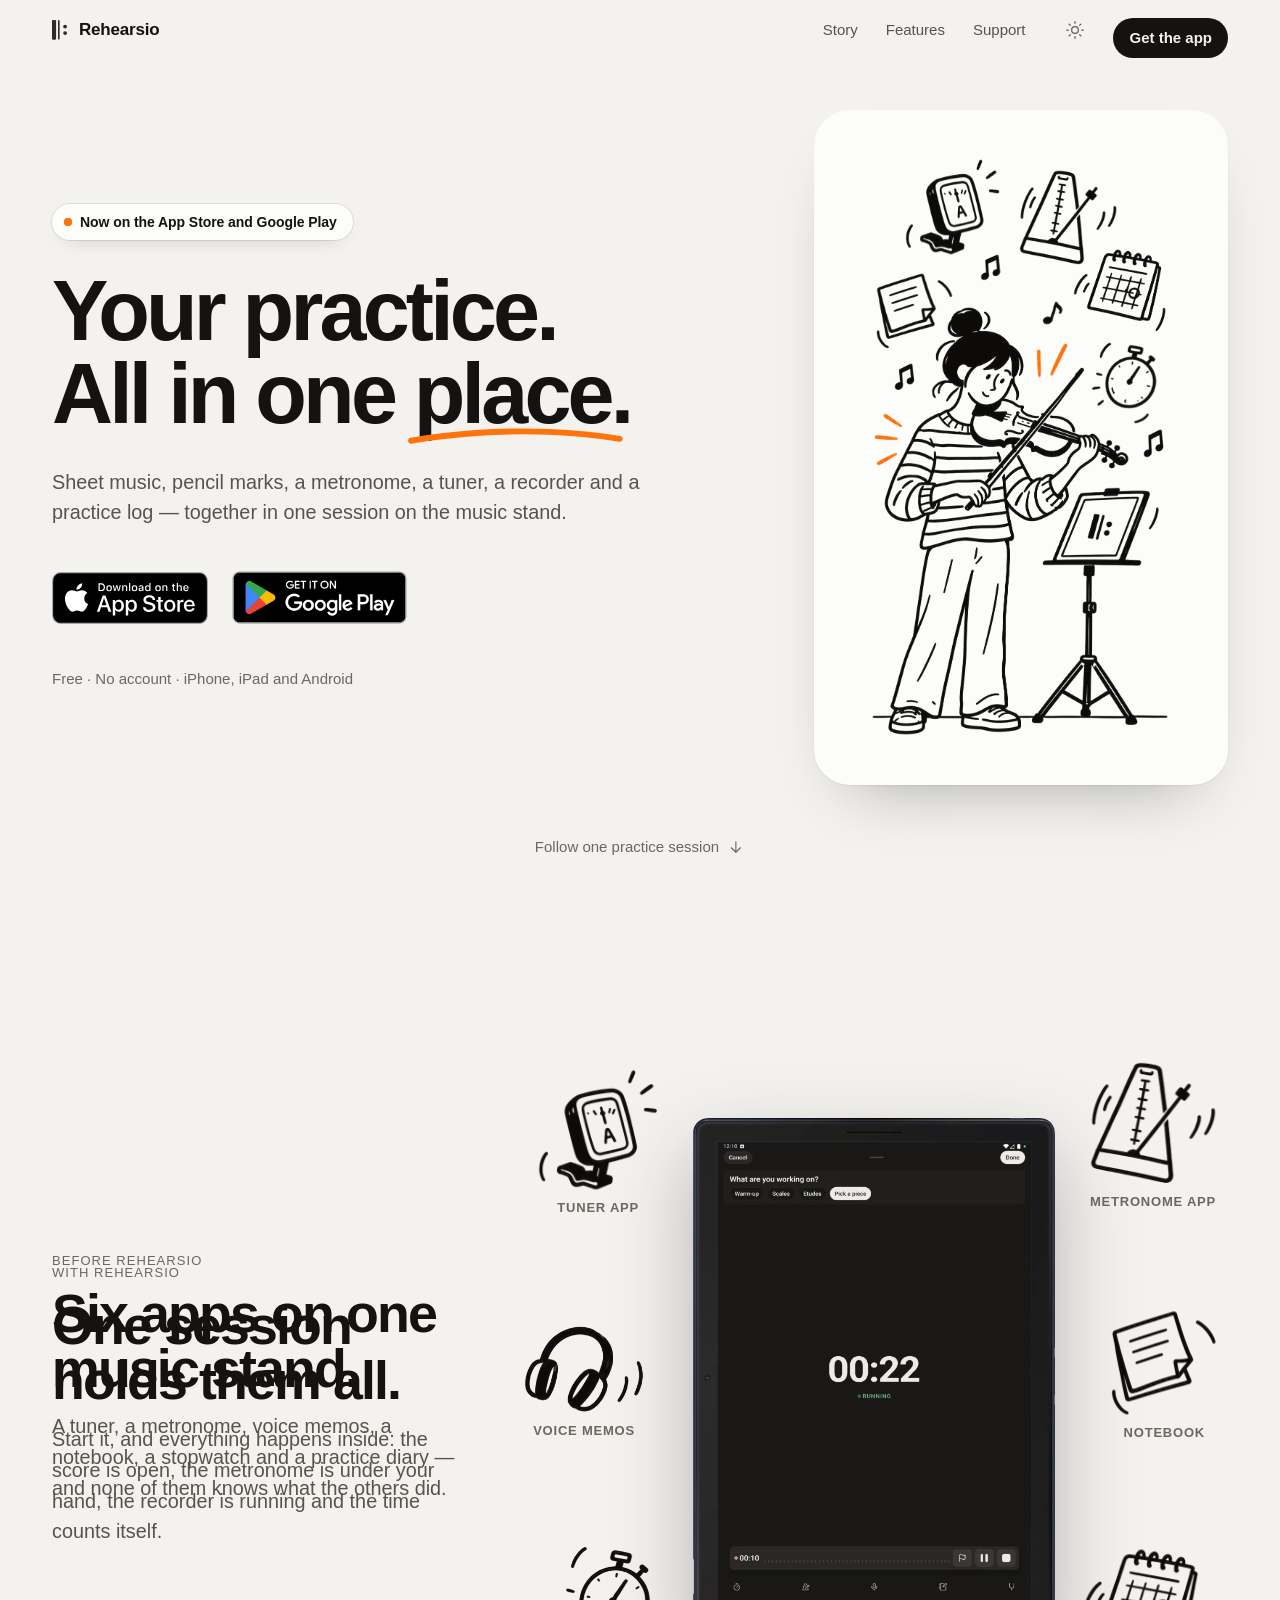
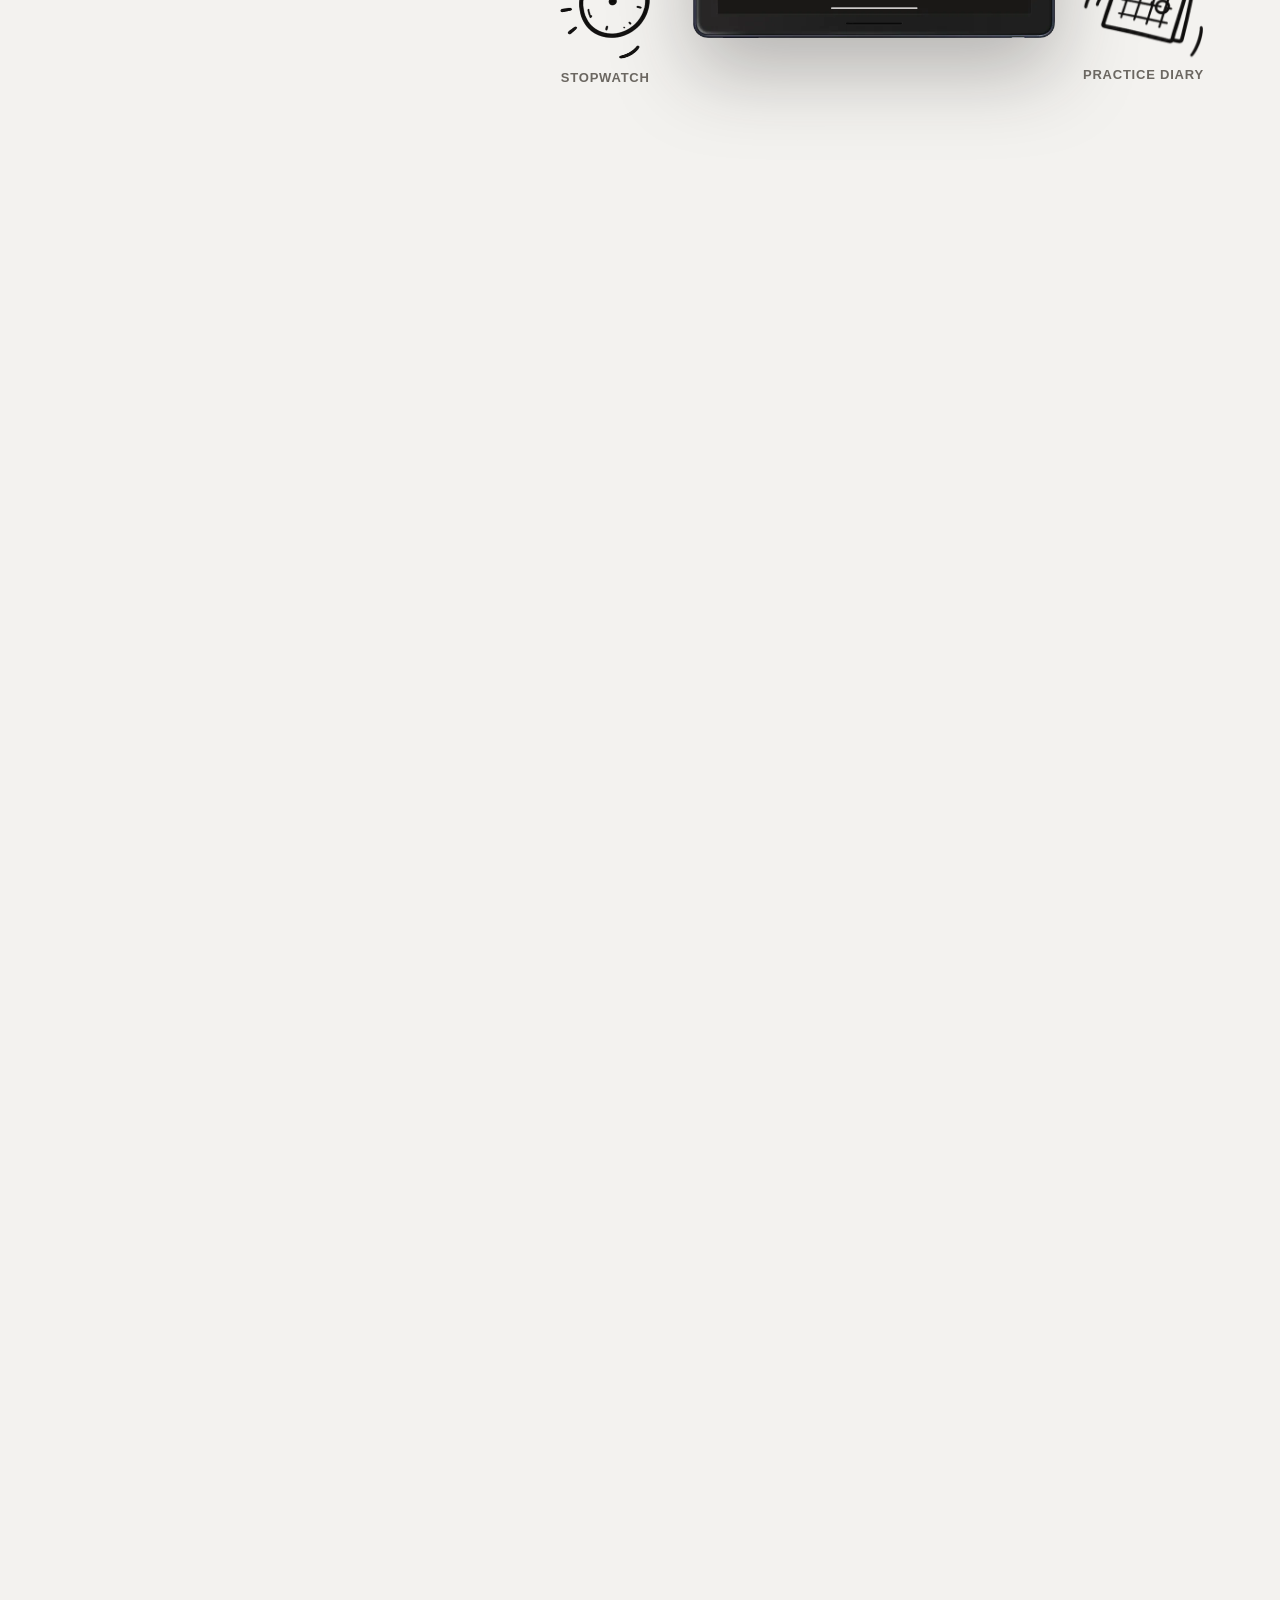
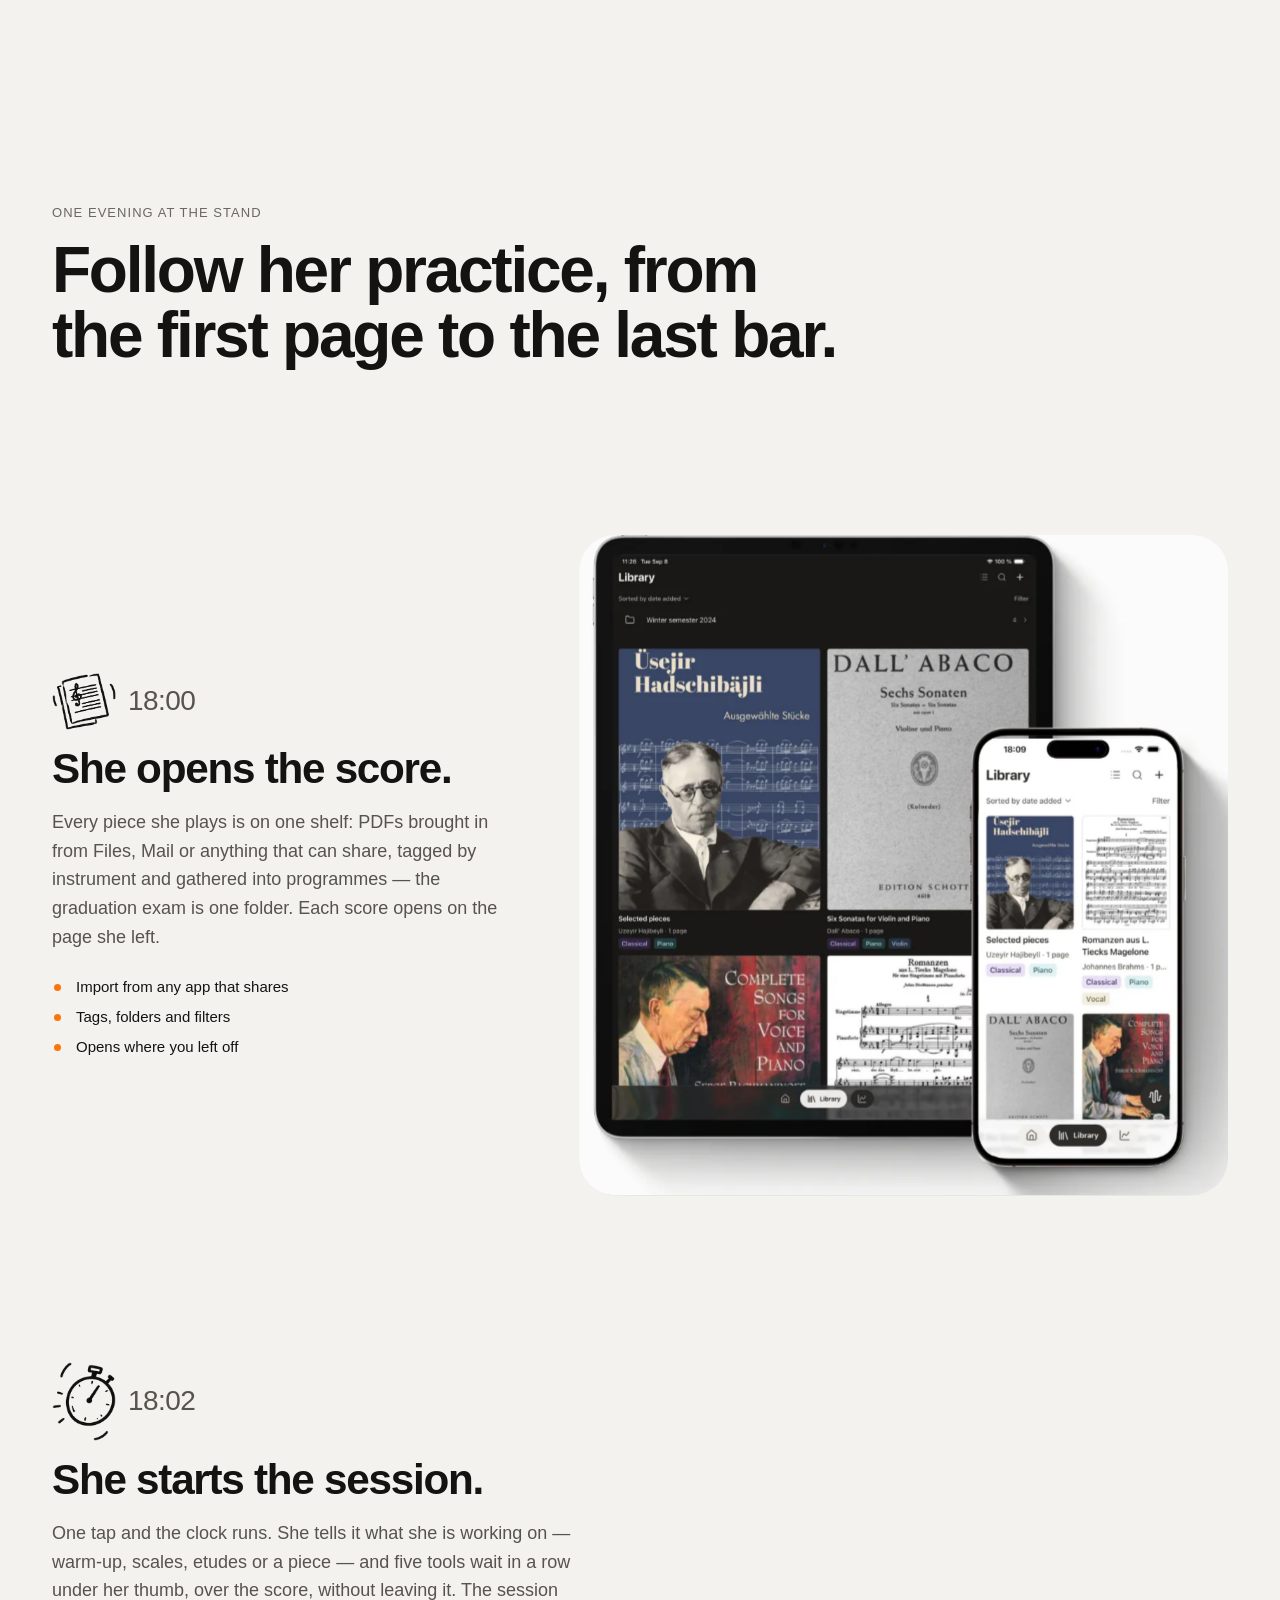
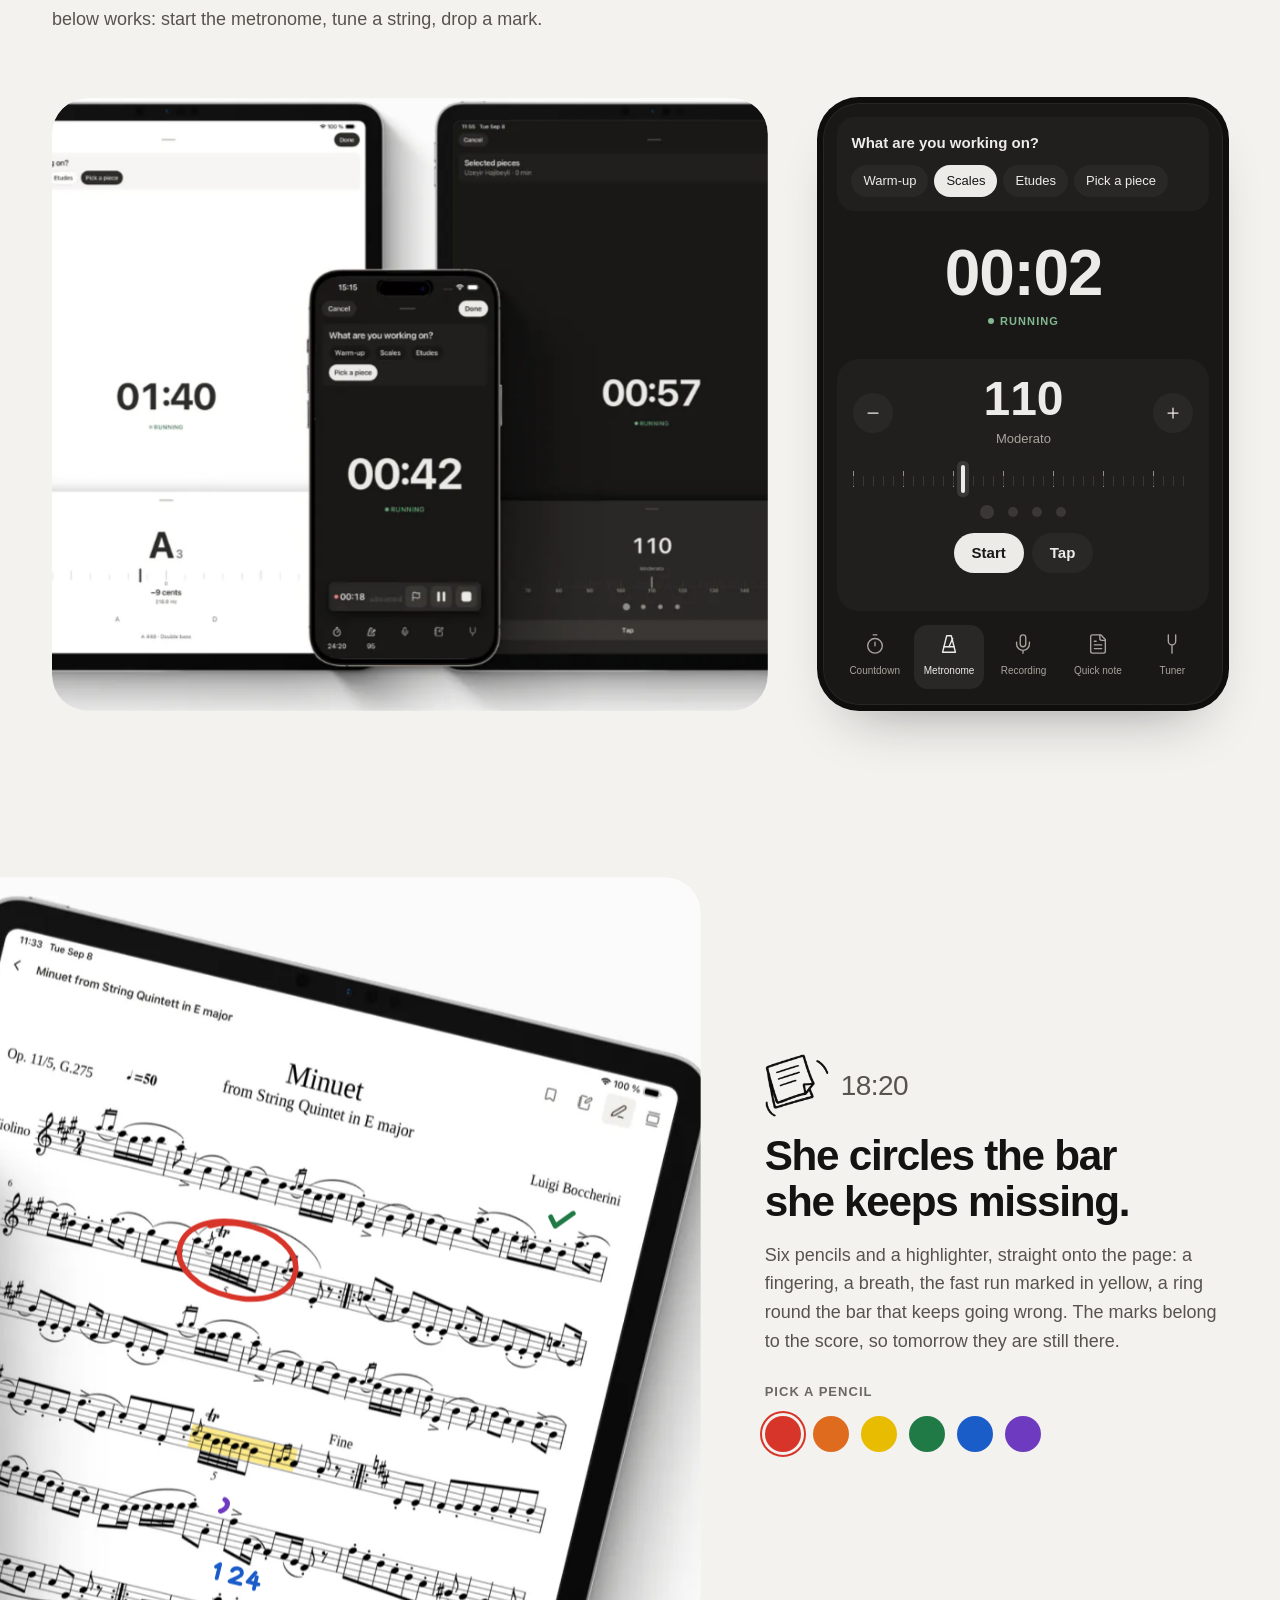
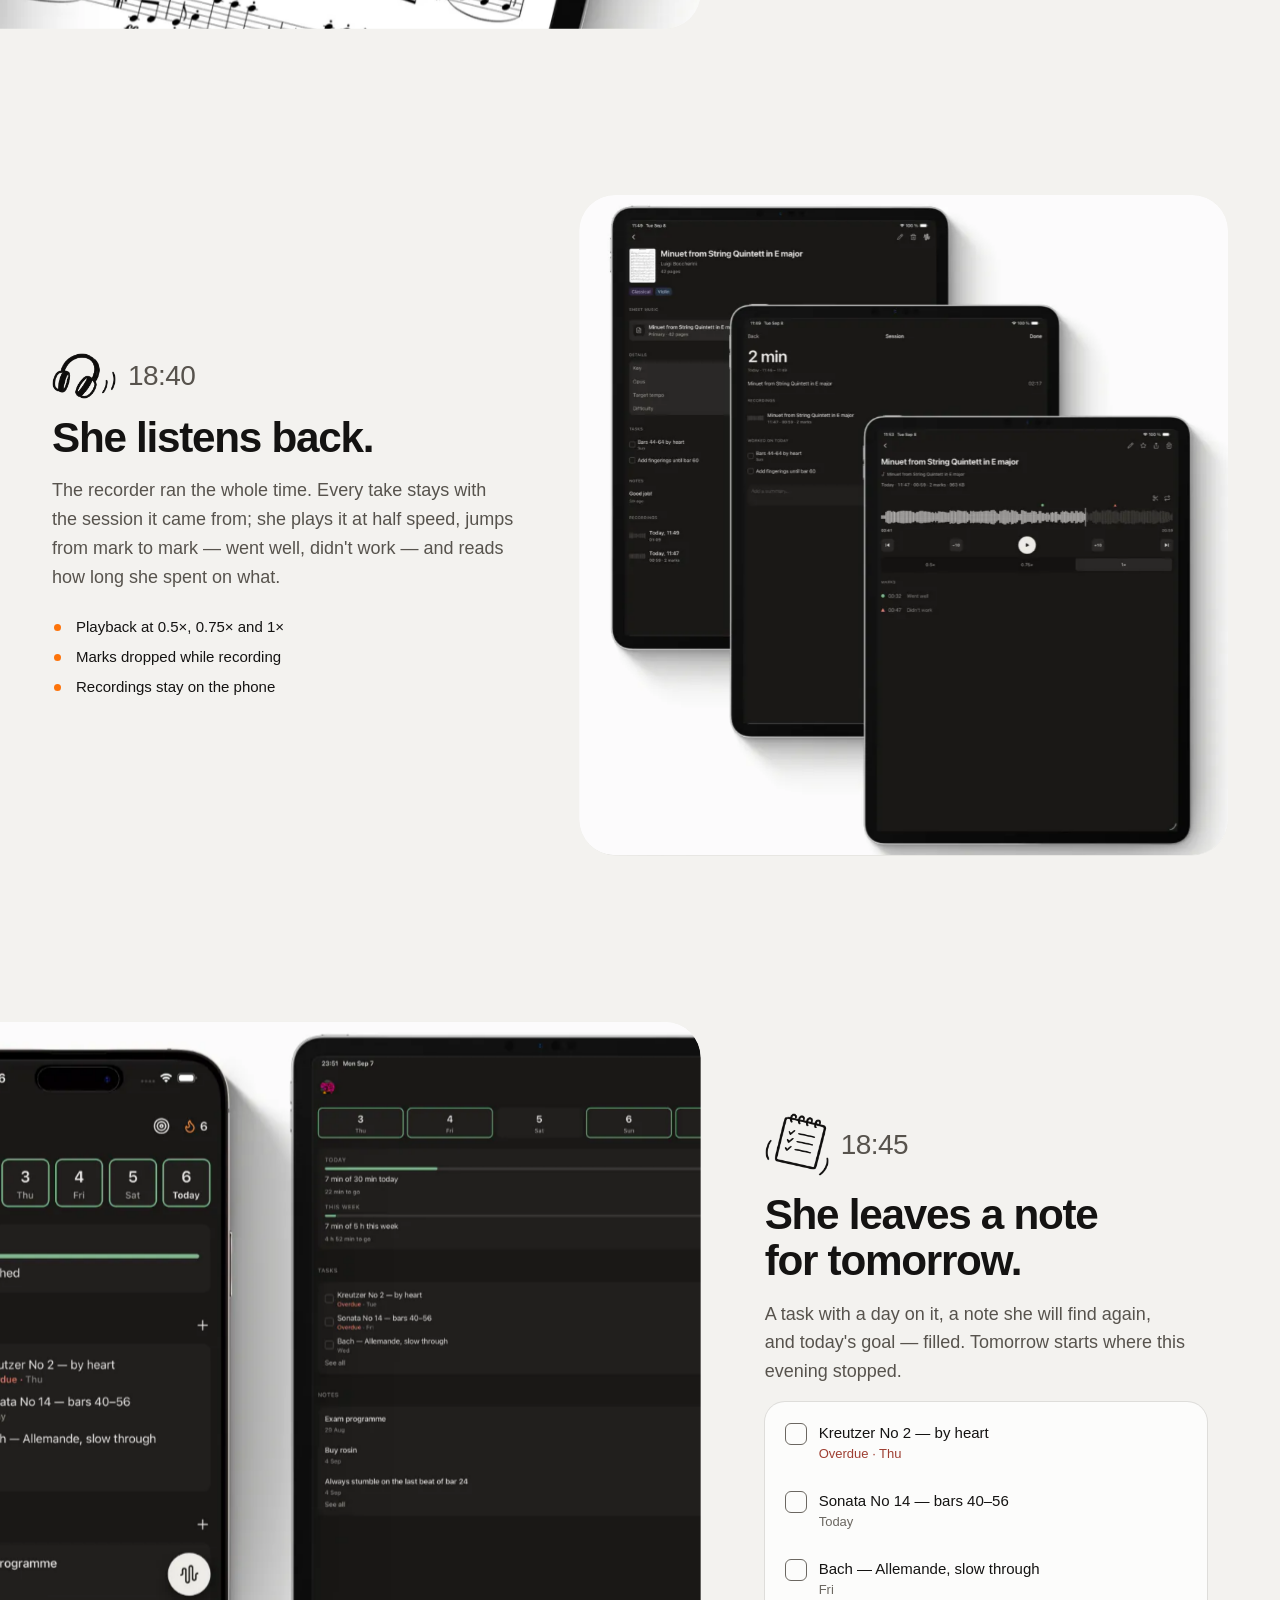
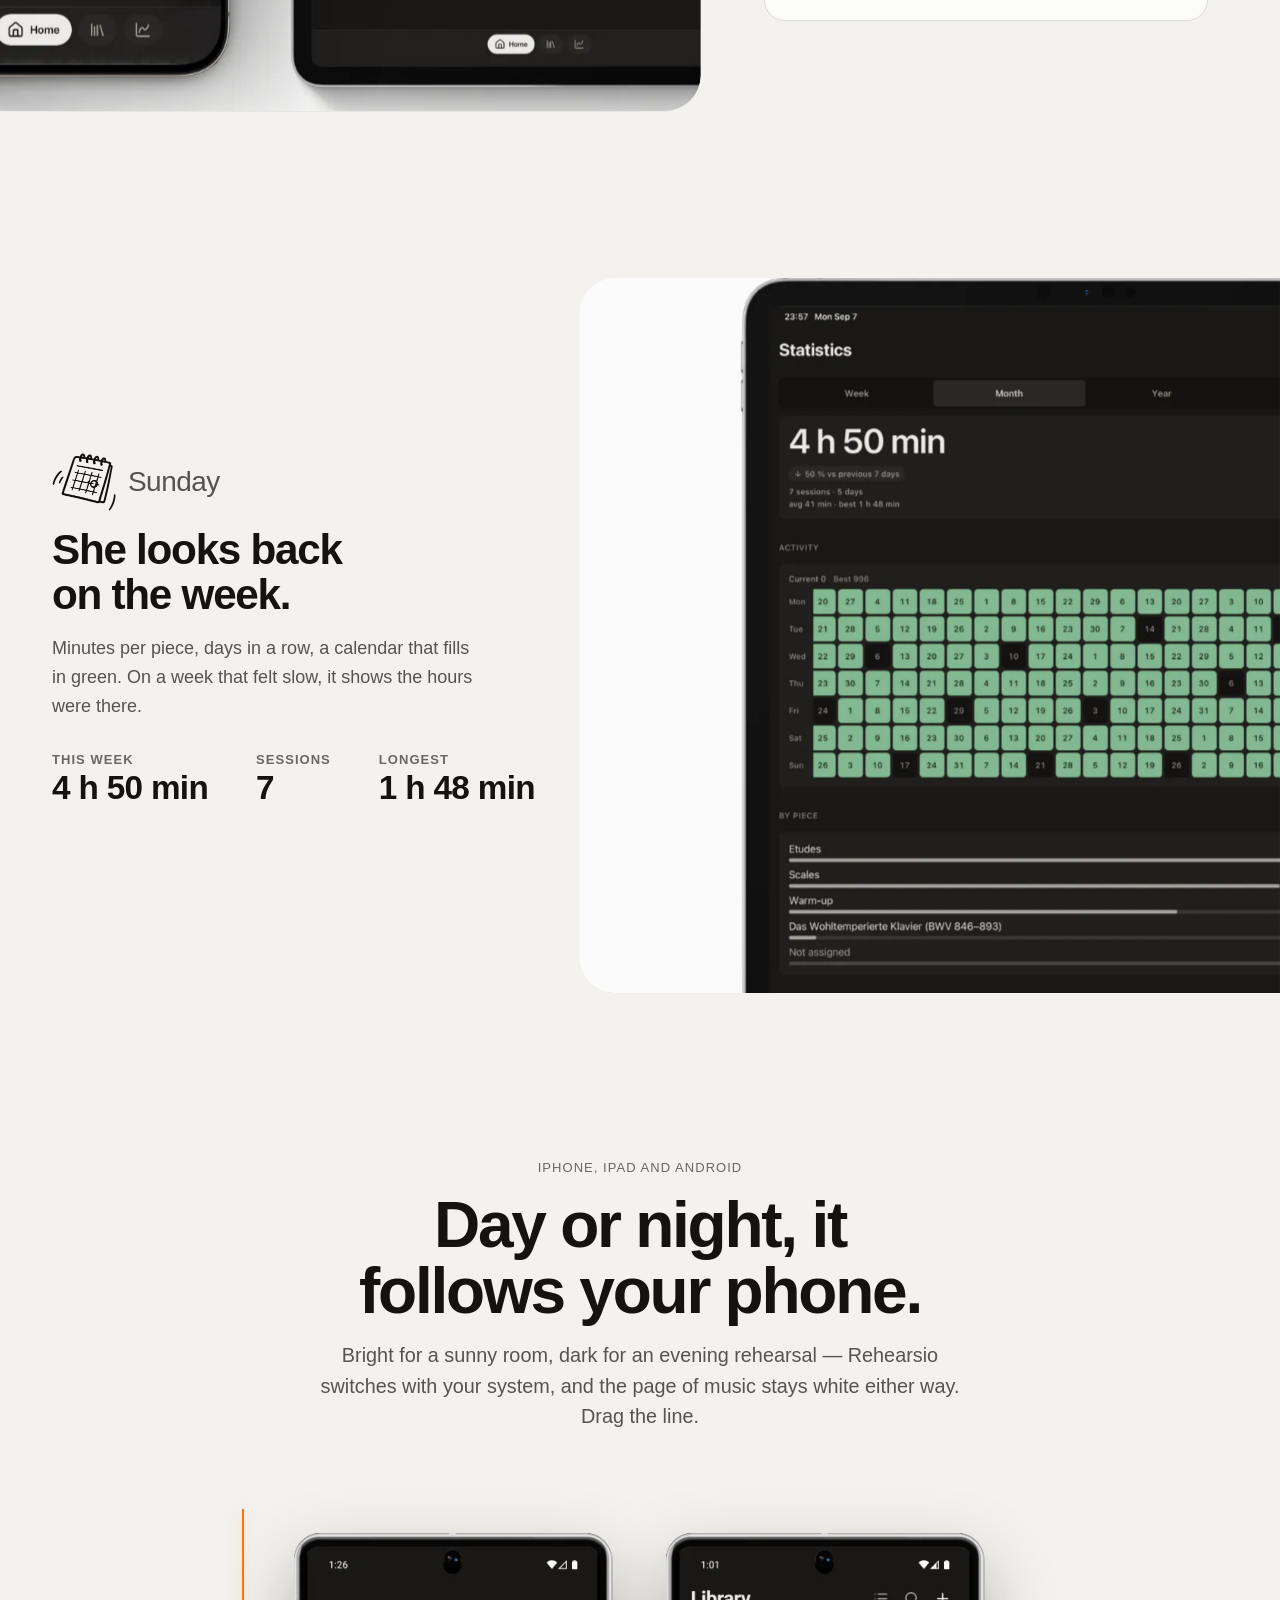
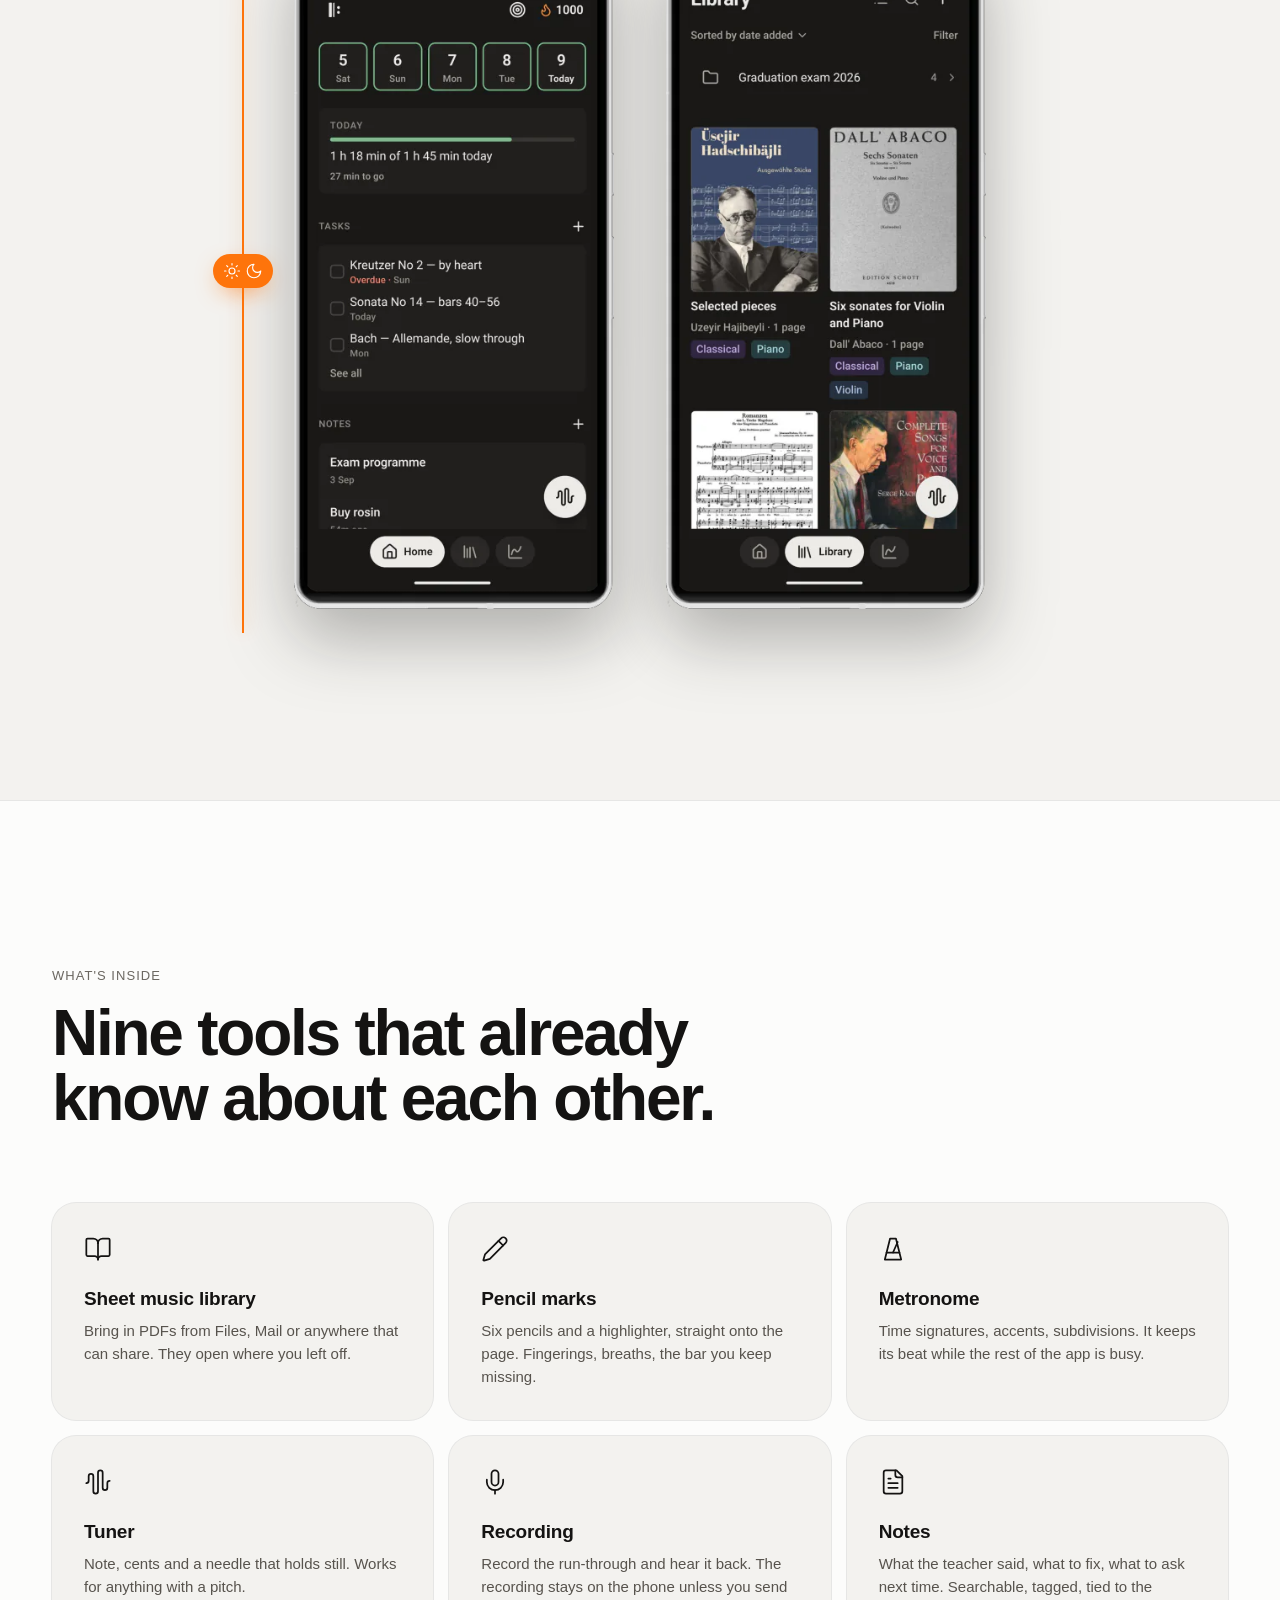
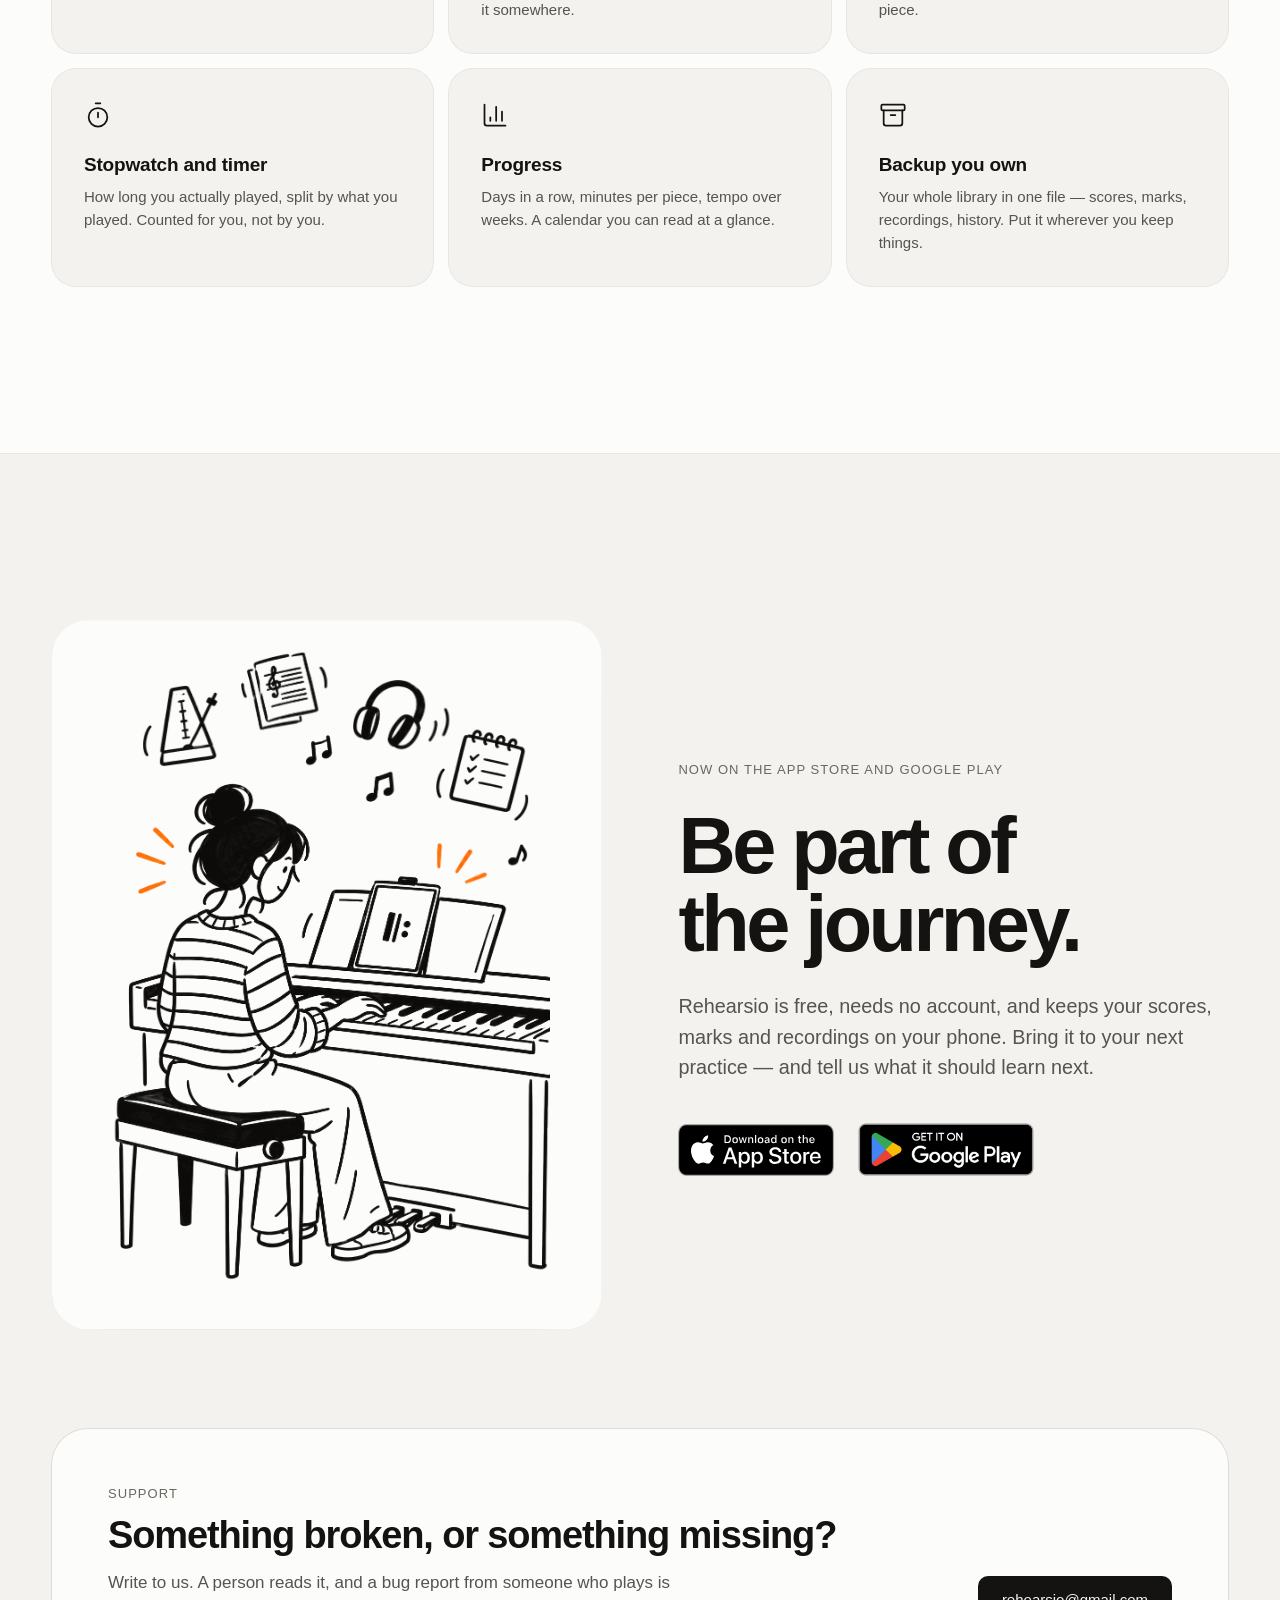
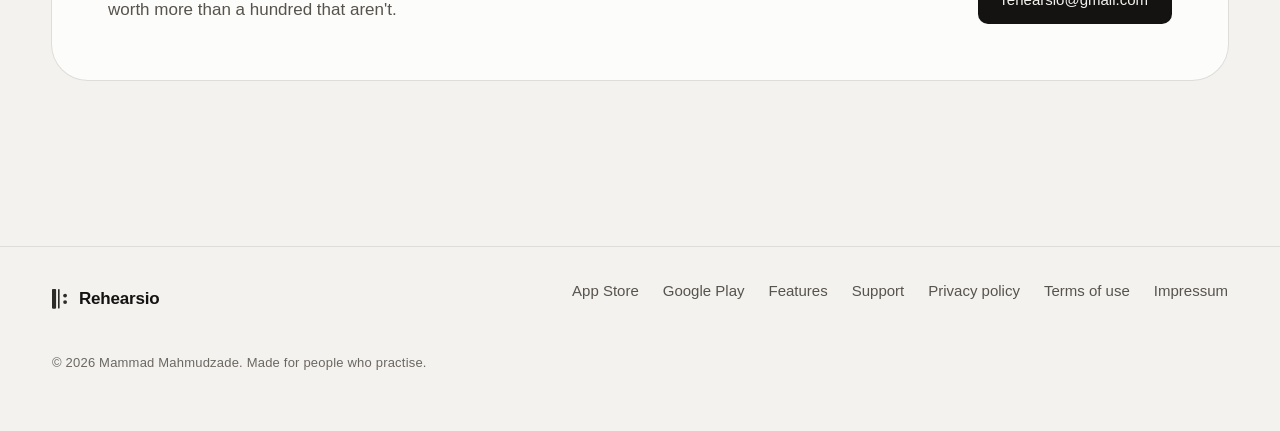
==== commit 07c6e5c3: "S13.15a: the website tells the story of one practice session, now that the app is out The front page" ====
--- a/index.html
+++ b/index.html
@@ -3,30 +3,58 @@
   <head>
     <meta charset="utf-8" />
     <meta name="viewport" content="width=device-width, initial-scale=1" />
-    <title>Rehearsio — everything on the music stand, in one app</title>
+    <title>Rehearsio — your practice, all in one place</title>
     <meta
       name="description"
-      content="Sheet music, pencil marks, a metronome, a tuner, a recorder and a practice log, inside one rehearsal session. Your scores, marks and recordings stay on your phone."
+      content="A practice app for musicians: sheet music, pencil marks, a metronome, a tuner, a recorder and a practice log, together in one session. Free on the App Store and Google Play."
     />
-    <meta name="theme-color" content="#191817" />
-    <!-- Kept out of search results until the first release: the store badges may
-         only be shown for an app that ships, and the two outbound sends this site
-         describes are not built yet (S13.6, S13.7). Delete on release day. -->
-    <meta name="robots" content="noindex" />
+    <link rel="canonical" href="https://rehearsio.com/" />
+    <meta name="theme-color" content="#f3f2ef" media="(prefers-color-scheme: light)" />
+    <meta name="theme-color" content="#191817" media="(prefers-color-scheme: dark)" />
+
+    <!-- Safari on an iPhone or iPad offers the app in a banner of its own above
+         the page. The number is the App Store record (eas.json, ascAppId). -->
+    <meta name="apple-itunes-app" content="app-id=6809843721" />
+
+    <!-- What a shared link shows: the top of the owner's launch card. -->
+    <meta property="og:type" content="website" />
+    <meta property="og:url" content="https://rehearsio.com/" />
+    <meta property="og:site_name" content="Rehearsio" />
+    <meta property="og:title" content="Rehearsio — your practice, all in one place" />
+    <meta
+      property="og:description"
+      content="Sheet music, pencil marks, a metronome, a tuner, a recorder and a practice log in one session. Now on the App Store and Google Play."
+    />
+    <meta property="og:image" content="https://rehearsio.com/assets/og.jpg" />
+    <meta property="og:image:width" content="1200" />
+    <meta property="og:image:height" content="628" />
+    <meta property="og:image:alt" content="Rehearsio — now on the App Store and Google Play" />
+    <meta name="twitter:card" content="summary_large_image" />
+
     <link rel="icon" href="assets/favicon.svg" type="image/svg+xml" />
     <link rel="stylesheet" href="styles.css" />
-
-    <!-- Set before first paint so a dark-theme reader never sees a white flash.
-         Inline on purpose: an external file would arrive after the paint. -->
+    <link rel="stylesheet" href="home.css" />
+    <link rel="stylesheet" href="assets/media/layers.css" />
+    <link rel="preload" as="image" href="assets/media/violin-girl.webp" fetchpriority="high" />
+
+    <!-- Set before first paint: the theme, so a dark-theme reader never sees a
+         white flash, and the `js` class the entrance animations wait behind.
+         If home.js never arrives the class is taken away again, and the page
+         shows itself still — a hidden page is worse than a page that does not
+         move. Inline on purpose: an external file would arrive after the paint. -->
     <script>
       try {
         var t = localStorage.getItem('rehearsio-theme');
         if (t === 'dark' || t === 'light') document.documentElement.setAttribute('data-theme', t);
       } catch (e) {}
+      document.documentElement.classList.add('js');
+      setTimeout(function () {
+        if (!window.rehearsioHome) document.documentElement.classList.remove('js');
+      }, 4000);
     </script>
   </head>
 
-  <body>
+  <body class="home">
     <a class="skip-link" href="#main">Skip to content</a>
 
     <header class="site-header">
@@ -42,9 +70,9 @@
         </a>
 
         <nav class="nav" aria-label="Primary">
+          <a class="nav__link nav__link--wide" href="#story">Story</a>
           <a class="nav__link nav__link--wide" href="#features">Features</a>
-          <a class="nav__link" href="privacy.html">Privacy</a>
-          <a class="nav__link" href="terms.html">Terms</a>
+          <a class="nav__link nav__link--wide" href="#support">Support</a>
         </nav>
 
         <button class="theme-toggle" type="button" data-theme-toggle aria-label="Switch theme">
@@ -80,25 +108,49 @@
             <path d="M12 3a6 6 0 0 0 9 9 9 9 0 1 1-9-9Z" />
           </svg>
         </button>
+
+        <!-- Goes straight to the right store on a phone; on a computer it
+             scrolls to the two badges at the end. home.js decides which. -->
+        <a class="header-cta" href="#download" data-store-link data-shown="false">Get the app</a>
       </div>
+      <div class="read-progress" aria-hidden="true"><span></span></div>
     </header>
 
     <main id="main">
       <!-- ==================================================================
-           Hero. The tile beside it is the real app icon, drawn from the same
-           four shapes as tools/build-brand-assets — not a picture of one.
+           Hero. The drawing is the owner's, cut into layers by
+           tools/build-site-media so each object around her can move on its
+           own; laid together they are the original picture.
            =================================================================== -->
-      <section class="hero">
+      <section class="hero" aria-labelledby="hero-title" data-hero data-scene-host>
         <div class="wrap hero__grid">
           <div class="hero__copy">
-            <p class="eyebrow">For musicians · iOS and Android</p>
-            <h1 class="display">Everything on the stand, in one app.</h1>
-            <p class="lead">
-              Sheet music, pencil marks, a metronome, a tuner, a recorder and a practice log — all
-              inside one rehearsal session, so nothing has to be written down twice.
+            <a class="launch" href="#download" data-enter style="--i: 0">
+              <span class="launch__dot" aria-hidden="true"></span>
+              <span>Now on the App Store and Google Play</span>
+            </a>
+
+            <h1 class="hero__title" id="hero-title">
+              <span class="hero__line"><span>Your practice.</span></span>
+              <span class="hero__line"
+                ><span
+                  >All in one
+                  <span class="scribble"
+                    >place.<svg class="scribble__line" viewBox="0 0 220 24" aria-hidden="true">
+                      <path
+                        pathLength="1"
+                        d="M4 15c38-7 92-11 140-9 26 1 48 3 72 7"
+                      /></svg></span></span
+              ></span>
+            </h1>
+
+            <p class="hero__lead" data-enter style="--i: 1">
+              Sheet music, pencil marks, a metronome, a tuner, a recorder and a practice log —
+              together in one session on the music stand.
             </p>
-            <div class="hero__actions">
-              <span class="badge">
+
+            <div class="stores" data-enter style="--i: 2" data-hero-stores>
+              <a class="badge" href="https://apps.apple.com/app/rehearsio/id6809843721">
                 <img
                   class="badge__light"
                   src="assets/badges/app-store.svg"
@@ -113,124 +165,1195 @@
                   width="120"
                   height="40"
                 />
-              </span>
-              <span class="badge badge--google">
+              </a>
+              <a
+                class="badge badge--google"
+                href="https://play.google.com/store/apps/details?id=com.rehearsio.app"
+              >
                 <img
                   src="assets/badges/google-play.png"
                   alt="Get it on Google Play"
                   width="646"
                   height="250"
                 />
-              </span>
+              </a>
             </div>
-            <p class="caption muted">
-              Not released yet. The stores open when the first version ships.
+
+            <p class="hero__meta" data-enter style="--i: 3">
+              Free <span aria-hidden="true">·</span> No account
+              <span aria-hidden="true">·</span> iPhone, iPad and Android
             </p>
           </div>
 
-          <div class="hero__tile">
-            <div class="tile">
-              <svg
-                viewBox="0 0 55 72"
-                fill="currentColor"
-                role="img"
-                aria-label="The Rehearsio app icon"
-              >
-                <rect x="0" y="0" width="15" height="72" rx="3" />
-                <rect x="22" y="0" width="6" height="72" rx="3" />
-                <circle cx="48" cy="24" r="7" />
-                <circle cx="48" cy="48" r="7" />
-              </svg>
+          <div class="hero__art">
+            <div class="paper paper--scene">
+              <div class="scene scene--violin" data-scene>
+                <img
+                  class="layer layer--girl"
+                  src="assets/media/violin-girl.webp"
+                  width="859"
+                  height="1648"
+                  alt="A drawing of a girl in a striped jumper playing the violin. In front of her a music stand holds a tablet showing the Rehearsio mark."
+                  fetchpriority="high"
+                />
+                <span
+                  class="layer layer--tuner"
+                  data-depth="1.4"
+                  style="--i: 0; --float: 7s; --delay: -1s"
+                  ><img src="assets/media/violin-tuner.webp" width="262" height="264" alt=""
+                /></span>
+                <span
+                  class="layer layer--metronome"
+                  data-depth="1.1"
+                  style="--i: 1; --float: 8.5s; --delay: -4s"
+                  ><img src="assets/media/violin-metronome.webp" width="270" height="262" alt=""
+                /></span>
+                <span
+                  class="layer layer--calendar"
+                  data-depth="1.6"
+                  style="--i: 2; --float: 6.5s; --delay: -2.5s"
+                  ><img src="assets/media/violin-calendar.webp" width="256" height="230" alt=""
+                /></span>
+                <span
+                  class="layer layer--notes"
+                  data-depth="1.8"
+                  style="--i: 3; --float: 7.5s; --delay: -5s"
+                  ><img src="assets/media/violin-notes.webp" width="212" height="210" alt=""
+                /></span>
+                <span
+                  class="layer layer--stopwatch"
+                  data-depth="1.3"
+                  style="--i: 4; --float: 6s; --delay: -3s"
+                  ><img src="assets/media/violin-stopwatch.webp" width="181" height="225" alt=""
+                /></span>
+                <span
+                  class="layer layer--note-1"
+                  data-depth="2.4"
+                  style="--i: 5; --float: 4.5s; --delay: -1s; --amp: 12px"
+                  ><img src="assets/media/violin-note-1.webp" width="59" height="75" alt=""
+                /></span>
+                <span
+                  class="layer layer--note-2"
+                  data-depth="2.8"
+                  style="--i: 6; --float: 5s; --delay: -2s; --amp: 14px"
+                  ><img src="assets/media/violin-note-2.webp" width="59" height="67" alt=""
+                /></span>
+                <span
+                  class="layer layer--note-3"
+                  data-depth="2.2"
+                  style="--i: 7; --float: 5.5s; --delay: -3s; --amp: 12px"
+                  ><img src="assets/media/violin-note-3.webp" width="59" height="76" alt=""
+                /></span>
+                <span
+                  class="layer layer--note-4"
+                  data-depth="2.6"
+                  style="--i: 8; --float: 4.8s; --delay: -0.5s; --amp: 12px"
+                  ><img src="assets/media/violin-note-4.webp" width="59" height="79" alt=""
+                /></span>
+                <span
+                  class="layer layer--sparks-left spark"
+                  data-depth="0.6"
+                  style="--i: 9; --origin: 100% 40%"
+                  ><img src="assets/media/violin-sparks-left.webp" width="80" height="146" alt=""
+                /></span>
+                <span
+                  class="layer layer--sparks-top spark"
+                  data-depth="0.6"
+                  style="--i: 10; --origin: 40% 100%; --delay: -0.8s"
+                  ><img src="assets/media/violin-sparks-top.webp" width="87" height="97" alt=""
+                /></span>
+              </div>
             </div>
-            <span class="chip"><span class="chip__dot"></span>In development</span>
+          </div>
+        </div>
+
+        <a class="scroll-cue" href="#story" data-enter style="--i: 4">
+          <span>Follow one practice session</span>
+          <svg
+            viewBox="0 0 24 24"
+            fill="none"
+            stroke="currentColor"
+            stroke-width="1.5"
+            stroke-linecap="round"
+            stroke-linejoin="round"
+            aria-hidden="true"
+          >
+            <path d="M12 5v14M6 13l6 6 6-6" />
+          </svg>
+        </a>
+      </section>
+
+      <!-- ==================================================================
+           Before and after. Six of the objects from the drawings stand round
+           a real session screen; scrolling flies each one into the tool it
+           became. Without script, or with reduced motion, the two halves of
+           the story simply stand one after the other and nothing flies.
+           =================================================================== -->
+      <section class="converge" id="story" aria-labelledby="converge-title" data-converge>
+        <div class="converge__track">
+          <div class="converge__stage">
+            <div class="wrap converge__grid">
+              <div class="converge__copy">
+                <div class="converge__state converge__state--before">
+                  <p class="eyebrow">Before Rehearsio</p>
+                  <h2 class="converge__title" id="converge-title">Six apps on one music stand.</h2>
+                  <p class="converge__text">
+                    A tuner, a metronome, voice memos, a notebook, a stopwatch and a practice diary
+                    — and none of them knows what the others did.
+                  </p>
+                </div>
+                <div class="converge__state converge__state--after">
+                  <p class="eyebrow">With Rehearsio</p>
+                  <h2 class="converge__title">One session holds them all.</h2>
+                  <p class="converge__text">
+                    Start it, and everything happens inside: the score is open, the metronome is
+                    under your hand, the recorder is running and the time counts itself.
+                  </p>
+                </div>
+              </div>
+
+              <div class="converge__scene">
+                <div class="converge__device">
+                  <img
+                    class="converge__tablet"
+                    src="assets/media/tablet-timer-dark-1100.webp"
+                    srcset="
+                      assets/media/tablet-timer-dark-640.webp   640w,
+                      assets/media/tablet-timer-dark-1100.webp 1100w
+                    "
+                    sizes="(min-width: 960px) 30vw, 50vw"
+                    width="1396"
+                    height="2000"
+                    alt="A practice session in Rehearsio on a tablet: the clock running and five tools along the bottom — countdown, metronome, recorder, notes and tuner."
+                    loading="lazy"
+                    decoding="async"
+                  />
+                  <!-- Where each object lands: the five tools in the bottom
+                       row, and the clock for the diary. Measured off the
+                       render by tools/build-site-media's numbers. -->
+                  <span
+                    class="converge__slot"
+                    data-slot="countdown"
+                    style="--sx: 12.03%; --sy: 90.15%"
+                  ></span>
+                  <span
+                    class="converge__slot"
+                    data-slot="metronome"
+                    style="--sx: 31.23%; --sy: 90.15%"
+                  ></span>
+                  <span
+                    class="converge__slot"
+                    data-slot="record"
+                    style="--sx: 50.07%; --sy: 90.15%"
+                  ></span>
+                  <span
+                    class="converge__slot"
+                    data-slot="note"
+                    style="--sx: 69.05%; --sy: 90.15%"
+                  ></span>
+                  <span
+                    class="converge__slot"
+                    data-slot="tuner"
+                    style="--sx: 88.11%; --sy: 90.15%"
+                  ></span>
+                  <span
+                    class="converge__slot converge__slot--clock"
+                    data-slot="clock"
+                    style="--sx: 50.07%; --sy: 48.3%"
+                  ></span>
+                </div>
+
+                <ul class="converge__doodles" aria-hidden="true">
+                  <li class="doodle doodle--tuner" data-to="tuner">
+                    <span class="doodle__art"
+                      ><img src="assets/media/violin-tuner.webp" width="262" height="264" alt=""
+                    /></span>
+                    <span class="doodle__label">Tuner app</span>
+                  </li>
+                  <li class="doodle doodle--metronome" data-to="metronome">
+                    <span class="doodle__art"
+                      ><img
+                        src="assets/media/violin-metronome.webp"
+                        width="270"
+                        height="262"
+                        alt=""
+                    /></span>
+                    <span class="doodle__label">Metronome app</span>
+                  </li>
+                  <li class="doodle doodle--recorder" data-to="record">
+                    <span class="doodle__art"
+                      ><img
+                        src="assets/media/piano-headphones.webp"
+                        width="219"
+                        height="158"
+                        alt=""
+                    /></span>
+                    <span class="doodle__label">Voice memos</span>
+                  </li>
+                  <li class="doodle doodle--notes" data-to="note">
+                    <span class="doodle__art"
+                      ><img src="assets/media/violin-notes.webp" width="212" height="210" alt=""
+                    /></span>
+                    <span class="doodle__label">Notebook</span>
+                  </li>
+                  <li class="doodle doodle--stopwatch" data-to="countdown">
+                    <span class="doodle__art"
+                      ><img
+                        src="assets/media/violin-stopwatch.webp"
+                        width="181"
+                        height="225"
+                        alt=""
+                    /></span>
+                    <span class="doodle__label">Stopwatch</span>
+                  </li>
+                  <li class="doodle doodle--diary" data-to="clock">
+                    <span class="doodle__art"
+                      ><img src="assets/media/violin-calendar.webp" width="256" height="230" alt=""
+                    /></span>
+                    <span class="doodle__label">Practice diary</span>
+                  </li>
+                </ul>
+              </div>
+            </div>
           </div>
         </div>
       </section>
 
-      <hr class="rule" />
-
       <!-- ==================================================================
-           The one idea. One claim, alone, then the scenario in four beats.
+           One evening at the stand: six chapters, each a moment of her
+           session and the part of the app it happens in.
            =================================================================== -->
-      <section class="section">
+      <section class="session" aria-labelledby="session-title">
         <div class="wrap">
-          <p class="eyebrow" style="margin-bottom: var(--space-lg)">The idea</p>
-          <h2 class="statement">
-            Four apps on a music stand is four apps nobody keeps a record in.
-          </h2>
-          <p class="statement__note">
-            Rehearsio is built around one thing: the practice session. You start it, and everything
-            else happens inside — the score is open, the metronome is under your hand, the recorder
-            is running, the time counts itself. What's left afterwards is a record, not a memory.
-          </p>
-
-          <ol class="steps">
-            <li class="step">
-              <span class="step__shot"
-                ><img
-                  src="assets/shots/step-start.png"
-                  alt="The strip of days and today’s tasks on the home screen"
+          <header class="session__head" data-reveal>
+            <p class="eyebrow">One evening at the stand</p>
+            <h2 class="section-title" id="session-title">
+              Follow her practice, from the first page to the last bar.
+            </h2>
+          </header>
+
+          <ol class="chapters">
+            <!-- 18:00 — the library -->
+            <li class="chapter">
+              <div class="chapter__copy" data-reveal>
+                <p class="chapter__when">
+                  <span class="chapter__doodle" aria-hidden="true"
+                    ><img
+                      src="assets/media/piano-sheet.webp"
+                      width="197"
+                      height="177"
+                      alt=""
+                      loading="lazy"
+                  /></span>
+                  <span class="chapter__time">18:00</span>
+                </p>
+                <h3 class="chapter__title">She opens the score.</h3>
+                <p class="chapter__text">
+                  Every piece she plays is on one shelf: PDFs brought in from Files, Mail or
+                  anything that can share, tagged by instrument and gathered into programmes — the
+                  graduation exam is one folder. Each score opens on the page she left.
+                </p>
+                <ul class="chapter__facts">
+                  <li>Import from any app that shares</li>
+                  <li>Tags, folders and filters</li>
+                  <li>Opens where you left off</li>
+                </ul>
+              </div>
+              <figure class="chapter__media paper" data-reveal="unfold">
+                <img
+                  class="paper__card"
+                  src="assets/media/card-library-1600.webp"
+                  srcset="
+                    assets/media/card-library-960.webp   960w,
+                    assets/media/card-library-1600.webp 1600w
+                  "
+                  sizes="(min-width: 960px) 56vw, 92vw"
+                  width="2160"
+                  height="2198"
+                  alt="The Rehearsio library on an iPad and an iPhone: scores shown as their covers — Hajibeyli, Dall'Abaco, Rachmaninoff, Brahms — with tags under each."
                   loading="lazy"
-                  width="900"
-                  height="562"
-              /></span>
-              <h3>Start</h3>
-              <p>One press. The clock runs and the session is open behind everything else.</p>
+                  decoding="async"
+                  data-parallax
+                />
+              </figure>
             </li>
-            <li class="step">
-              <span class="step__shot"
-                ><img
-                  src="assets/shots/step-play.png"
-                  alt="The session stopwatch running"
+
+            <!-- 18:02 — the session, and a working copy of it -->
+            <li class="chapter chapter--wide">
+              <div class="chapter__copy" data-reveal>
+                <p class="chapter__when">
+                  <span class="chapter__doodle" aria-hidden="true"
+                    ><img
+                      src="assets/media/violin-stopwatch.webp"
+                      width="181"
+                      height="225"
+                      alt=""
+                      loading="lazy"
+                  /></span>
+                  <span class="chapter__time">18:02</span>
+                </p>
+                <h3 class="chapter__title">She starts the session.</h3>
+                <p class="chapter__text">
+                  One tap and the clock runs. She tells it what she is working on — warm-up, scales,
+                  etudes or a piece — and five tools wait in a row under her thumb, over the score,
+                  without leaving it. The session below works: start the metronome, tune a string,
+                  drop a mark.
+                </p>
+              </div>
+
+              <div class="chapter__stage">
+                <figure class="chapter__media paper" data-reveal="unfold">
+                  <img
+                    class="paper__card"
+                    src="assets/media/card-practice-1600.webp"
+                    srcset="
+                      assets/media/card-practice-960.webp   960w,
+                      assets/media/card-practice-1600.webp 1600w
+                    "
+                    sizes="(min-width: 960px) 58vw, 92vw"
+                    width="2160"
+                    height="1849"
+                    alt="Three practice sessions in Rehearsio: on an iPad with the tuner open at A, minus nine cents; on an iPhone with the clock at 00:42 and a recording running; on an iPad with the metronome at 110, Moderato."
+                    loading="lazy"
+                    decoding="async"
+                    data-parallax
+                  />
+                </figure>
+
+                <!-- A working copy of the session screen. Built from the app's
+                     own dark palette and words; the clicks are the app's two
+                     samples (assets/audio). -->
+                <div
+                  class="playground"
+                  role="group"
+                  data-reveal
+                  data-playground
+                  aria-label="A working copy of the practice session"
+                >
+                  <div class="pg">
+                    <div class="pg__ask">
+                      <p class="pg__question" id="pg-question">What are you working on?</p>
+                      <div class="pg__chips" role="radiogroup" aria-labelledby="pg-question">
+                        <button class="pg__chip" type="button" role="radio" aria-checked="false">
+                          Warm-up
+                        </button>
+                        <button class="pg__chip" type="button" role="radio" aria-checked="true">
+                          Scales
+                        </button>
+                        <button class="pg__chip" type="button" role="radio" aria-checked="false">
+                          Etudes
+                        </button>
+                        <button class="pg__chip" type="button" role="radio" aria-checked="false">
+                          Pick a piece
+                        </button>
+                      </div>
+                    </div>
+
+                    <button class="pg__clock" type="button" data-clock aria-label="Pause practice">
+                      <span class="pg__time" data-clock-time>00:00</span>
+                      <span class="pg__state"
+                        ><span class="pg__dot" aria-hidden="true"></span
+                        ><span data-clock-state>Running</span></span
+                      >
+                    </button>
+
+                    <div class="pg__panel">
+                      <!-- Metronome -->
+                      <div
+                        class="pg__view"
+                        id="pg-metronome"
+                        role="tabpanel"
+                        aria-labelledby="pg-tab-metronome"
+                        data-view="metronome"
+                      >
+                        <div class="metro">
+                          <div class="metro__tempo">
+                            <button
+                              class="pg__round"
+                              type="button"
+                              data-bpm-step="-1"
+                              aria-label="One beat slower"
+                            >
+                              <svg
+                                viewBox="0 0 24 24"
+                                fill="none"
+                                stroke="currentColor"
+                                stroke-width="1.5"
+                                stroke-linecap="round"
+                                aria-hidden="true"
+                              >
+                                <path d="M6 12h12" />
+                              </svg>
+                            </button>
+                            <p class="metro__read">
+                              <span class="metro__bpm" data-bpm>110</span>
+                              <span class="metro__name" data-bpm-name>Moderato</span>
+                            </p>
+                            <button
+                              class="pg__round"
+                              type="button"
+                              data-bpm-step="1"
+                              aria-label="One beat faster"
+                            >
+                              <svg
+                                viewBox="0 0 24 24"
+                                fill="none"
+                                stroke="currentColor"
+                                stroke-width="1.5"
+                                stroke-linecap="round"
+                                aria-hidden="true"
+                              >
+                                <path d="M6 12h12M12 6v12" />
+                              </svg>
+                            </button>
+                          </div>
+                          <input
+                            class="metro__ruler"
+                            type="range"
+                            min="20"
+                            max="300"
+                            value="110"
+                            step="1"
+                            aria-label="Tempo"
+                            data-bpm-range
+                          />
+                          <div class="metro__beats" aria-hidden="true">
+                            <span class="metro__beat metro__beat--strong"></span
+                            ><span class="metro__beat"></span><span class="metro__beat"></span
+                            ><span class="metro__beat"></span>
+                          </div>
+                          <div class="metro__actions">
+                            <button
+                              class="pg__button pg__button--solid"
+                              type="button"
+                              data-metro-toggle
+                            >
+                              Start
+                            </button>
+                            <button class="pg__button" type="button" data-metro-tap>Tap</button>
+                          </div>
+                        </div>
+                      </div>
+
+                      <!-- Tuner -->
+                      <div
+                        class="pg__view"
+                        id="pg-tuner"
+                        role="tabpanel"
+                        aria-labelledby="pg-tab-tuner"
+                        data-view="tuner"
+                        hidden
+                      >
+                        <div class="tuner" data-tuner>
+                          <p class="tuner__note">
+                            <span data-tuner-note>A</span><sub data-tuner-octave>4</sub>
+                          </p>
+                          <div class="tuner__scale" aria-hidden="true">
+                            <span class="tuner__needle" data-tuner-needle></span>
+                          </div>
+                          <p class="tuner__cents" data-tuner-cents aria-live="polite">−12 cents</p>
+                          <p class="tuner__hz"><span data-tuner-hz>437.0</span> Hz</p>
+                          <div class="tuner__strings" role="radiogroup" aria-label="Violin string">
+                            <button
+                              class="pg__chip"
+                              type="button"
+                              role="radio"
+                              aria-checked="false"
+                              data-string="G3"
+                            >
+                              G
+                            </button>
+                            <button
+                              class="pg__chip"
+                              type="button"
+                              role="radio"
+                              aria-checked="false"
+                              data-string="D4"
+                            >
+                              D
+                            </button>
+                            <button
+                              class="pg__chip"
+                              type="button"
+                              role="radio"
+                              aria-checked="true"
+                              data-string="A4"
+                            >
+                              A
+                            </button>
+                            <button
+                              class="pg__chip"
+                              type="button"
+                              role="radio"
+                              aria-checked="false"
+                              data-string="E5"
+                            >
+                              E
+                            </button>
+                          </div>
+                          <p class="tuner__ref">
+                            A 440 · Violin · a demo; the app listens through the microphone
+                          </p>
+                        </div>
+                      </div>
+
+                      <!-- Recording -->
+                      <div
+                        class="pg__view"
+                        id="pg-record"
+                        role="tabpanel"
+                        aria-labelledby="pg-tab-record"
+                        data-view="record"
+                        hidden
+                      >
+                        <div class="rec" data-rec>
+                          <div class="rec__strip">
+                            <span class="rec__dot" aria-hidden="true"></span>
+                            <span class="rec__time" data-rec-time>00:00</span>
+                            <span class="rec__wave" data-rec-wave aria-hidden="true"></span>
+                            <button
+                              class="pg__round"
+                              type="button"
+                              data-rec-mark
+                              aria-label="Add a mark"
+                            >
+                              <svg
+                                viewBox="0 0 24 24"
+                                fill="none"
+                                stroke="currentColor"
+                                stroke-width="1.5"
+                                stroke-linecap="round"
+                                stroke-linejoin="round"
+                                aria-hidden="true"
+                              >
+                                <path d="M5 21V4M5 4h11l-2 4 2 4H5" />
+                              </svg>
+                            </button>
+                            <button
+                              class="pg__round"
+                              type="button"
+                              data-rec-toggle
+                              aria-label="Pause the recording"
+                            >
+                              <svg
+                                class="rec__pause"
+                                viewBox="0 0 24 24"
+                                fill="currentColor"
+                                aria-hidden="true"
+                              >
+                                <rect x="7" y="5" width="3.5" height="14" rx="1" />
+                                <rect x="13.5" y="5" width="3.5" height="14" rx="1" />
+                              </svg>
+                              <svg
+                                class="rec__resume"
+                                viewBox="0 0 24 24"
+                                fill="currentColor"
+                                aria-hidden="true"
+                              >
+                                <circle cx="12" cy="12" r="6" />
+                              </svg>
+                            </button>
+                          </div>
+                          <ul class="rec__marks" data-rec-marks aria-live="polite"></ul>
+                          <p class="rec__hint" data-rec-hint>
+                            Tap the flag where it went well, or where it didn't.
+                          </p>
+                        </div>
+                      </div>
+
+                      <!-- Quick note -->
+                      <div
+                        class="pg__view"
+                        id="pg-note"
+                        role="tabpanel"
+                        aria-labelledby="pg-tab-note"
+                        data-view="note"
+                        hidden
+                      >
+                        <div class="notes" data-notes>
+                          <ul class="notes__list" data-notes-list>
+                            <li><span>Exam programme</span><small>29 Aug</small></li>
+                            <li><span>Buy rosin</span><small>4 Sep</small></li>
+                          </ul>
+                          <button class="pg__button" type="button" data-notes-add>New note</button>
+                        </div>
+                      </div>
+
+                      <!-- Countdown -->
+                      <div
+                        class="pg__view"
+                        id="pg-countdown"
+                        role="tabpanel"
+                        aria-labelledby="pg-tab-countdown"
+                        data-view="countdown"
+                        hidden
+                      >
+                        <div class="countdown" data-countdown>
+                          <p class="countdown__time" data-countdown-time>05:00</p>
+                          <div class="countdown__ring" aria-hidden="true">
+                            <span data-countdown-bar></span>
+                          </div>
+                          <button
+                            class="pg__button pg__button--solid"
+                            type="button"
+                            data-countdown-toggle
+                          >
+                            Start
+                          </button>
+                        </div>
+                      </div>
+                    </div>
+
+                    <div class="pg__tools" role="tablist" aria-label="Tools">
+                      <button
+                        class="pg__tool"
+                        type="button"
+                        role="tab"
+                        id="pg-tab-countdown"
+                        aria-controls="pg-countdown"
+                        aria-selected="false"
+                        data-tool="countdown"
+                      >
+                        <svg
+                          viewBox="0 0 24 24"
+                          fill="none"
+                          stroke="currentColor"
+                          stroke-width="1.5"
+                          stroke-linecap="round"
+                          stroke-linejoin="round"
+                          aria-hidden="true"
+                        >
+                          <circle cx="12" cy="14" r="8" />
+                          <path d="M10 2h4M12 14v-4" />
+                        </svg>
+                        <span>Countdown</span>
+                      </button>
+                      <button
+                        class="pg__tool"
+                        type="button"
+                        role="tab"
+                        id="pg-tab-metronome"
+                        aria-controls="pg-metronome"
+                        aria-selected="true"
+                        data-tool="metronome"
+                      >
+                        <svg
+                          viewBox="0 0 24 24"
+                          fill="none"
+                          stroke="currentColor"
+                          stroke-width="1.5"
+                          stroke-linecap="round"
+                          stroke-linejoin="round"
+                          aria-hidden="true"
+                        >
+                          <path d="M9.5 3h5l4.5 18H5z" />
+                          <path d="M6.5 15h11" />
+                          <path d="M12 15 16 6" />
+                        </svg>
+                        <span>Metronome</span>
+                      </button>
+                      <button
+                        class="pg__tool"
+                        type="button"
+                        role="tab"
+                        id="pg-tab-record"
+                        aria-controls="pg-record"
+                        aria-selected="false"
+                        data-tool="record"
+                      >
+                        <svg
+                          viewBox="0 0 24 24"
+                          fill="none"
+                          stroke="currentColor"
+                          stroke-width="1.5"
+                          stroke-linecap="round"
+                          stroke-linejoin="round"
+                          aria-hidden="true"
+                        >
+                          <rect x="9" y="2" width="6" height="13" rx="3" />
+                          <path d="M19 10v2a7 7 0 0 1-14 0v-2M12 19v3" />
+                        </svg>
+                        <span>Recording</span>
+                      </button>
+                      <button
+                        class="pg__tool"
+                        type="button"
+                        role="tab"
+                        id="pg-tab-note"
+                        aria-controls="pg-note"
+                        aria-selected="false"
+                        data-tool="note"
+                      >
+                        <svg
+                          viewBox="0 0 24 24"
+                          fill="none"
+                          stroke="currentColor"
+                          stroke-width="1.5"
+                          stroke-linecap="round"
+                          stroke-linejoin="round"
+                          aria-hidden="true"
+                        >
+                          <path d="M15 2H6a2 2 0 0 0-2 2v16a2 2 0 0 0 2 2h12a2 2 0 0 0 2-2V7Z" />
+                          <path d="M14 2v4a2 2 0 0 0 2 2h4M16 13H8M16 17H8M10 9H8" />
+                        </svg>
+                        <span>Quick note</span>
+                      </button>
+                      <button
+                        class="pg__tool"
+                        type="button"
+                        role="tab"
+                        id="pg-tab-tuner"
+                        aria-controls="pg-tuner"
+                        aria-selected="false"
+                        data-tool="tuner"
+                      >
+                        <svg
+                          viewBox="0 0 24 24"
+                          fill="none"
+                          stroke="currentColor"
+                          stroke-width="1.5"
+                          stroke-linecap="round"
+                          stroke-linejoin="round"
+                          aria-hidden="true"
+                        >
+                          <path d="M8 2v7a4 4 0 0 0 8 0V2M12 13v9" />
+                        </svg>
+                        <span>Tuner</span>
+                      </button>
+                    </div>
+                  </div>
+                </div>
+              </div>
+            </li>
+
+            <!-- 18:20 — pencil marks -->
+            <li class="chapter chapter--flip">
+              <div class="chapter__copy" data-reveal>
+                <p class="chapter__when">
+                  <span class="chapter__doodle" aria-hidden="true"
+                    ><img
+                      src="assets/media/violin-notes.webp"
+                      width="212"
+                      height="210"
+                      alt=""
+                      loading="lazy"
+                  /></span>
+                  <span class="chapter__time">18:20</span>
+                </p>
+                <h3 class="chapter__title">She circles the bar she keeps missing.</h3>
+                <p class="chapter__text">
+                  Six pencils and a highlighter, straight onto the page: a fingering, a breath, the
+                  fast run marked in yellow, a ring round the bar that keeps going wrong. The marks
+                  belong to the score, so tomorrow they are still there.
+                </p>
+                <div class="pencils">
+                  <p class="pencils__label" id="pencils-label">Pick a pencil</p>
+                  <div
+                    class="pencils__row"
+                    role="radiogroup"
+                    aria-labelledby="pencils-label"
+                    data-pencils
+                  >
+                    <button
+                      type="button"
+                      role="radio"
+                      aria-checked="true"
+                      aria-label="Red"
+                      style="--ink: #d8352a"
+                    ></button>
+                    <button
+                      type="button"
+                      role="radio"
+                      aria-checked="false"
+                      aria-label="Orange"
+                      style="--ink: #de6b1e"
+                    ></button>
+                    <button
+                      type="button"
+                      role="radio"
+                      aria-checked="false"
+                      aria-label="Yellow"
+                      style="--ink: #e8bc00"
+                    ></button>
+                    <button
+                      type="button"
+                      role="radio"
+                      aria-checked="false"
+                      aria-label="Green"
+                      style="--ink: #1f7a46"
+                    ></button>
+                    <button
+                      type="button"
+                      role="radio"
+                      aria-checked="false"
+                      aria-label="Blue"
+                      style="--ink: #1a5cc8"
+                    ></button>
+                    <button
+                      type="button"
+                      role="radio"
+                      aria-checked="false"
+                      aria-label="Violet"
+                      style="--ink: #6e3bc0"
+                    ></button>
+                  </div>
+                </div>
+              </div>
+              <figure class="chapter__media paper paper--bleed-left" data-reveal="unfold">
+                <!-- The page and its marks move as one: the parallax and the
+                     unfold scale act on this box, not on the picture alone. -->
+                <div class="score paper__card" data-score data-parallax>
+                  <img
+                    src="assets/media/card-score-ipad-1320.webp"
+                    srcset="
+                      assets/media/card-score-ipad-800.webp   800w,
+                      assets/media/card-score-ipad-1320.webp 1320w
+                    "
+                    sizes="(min-width: 960px) 52vw, 92vw"
+                    width="1320"
+                    height="1415"
+                    alt="Boccherini's Minuet from the String Quintet in E major open in Rehearsio on an iPad, close up, with pencil marks on the page."
+                    loading="lazy"
+                    decoding="async"
+                  />
+                  <!-- The marks, in the app's own inks (src/ui/theme/colors.ts,
+                       pencilColors), drawn in the picture's pixel space so they
+                       stay on their notes at any size. The page in the picture
+                       is turned 13.66° — every staff line rises 0.243 px per px
+                       — so each mark is turned with it. -->
+                  <svg class="score__marks" viewBox="0 0 1320 1415" aria-hidden="true">
+                    <path class="mark mark--highlight" style="--d: 0ms" d="M370 1017L560 1063" />
+                    <path
+                      class="mark mark--blue"
+                      style="--d: 500ms"
+                      transform="translate(456 1272) rotate(13.66)"
+                      d="M-36 13v-26l-6 6M-12-7c3-8 16-9 18 0 2 8-14 14-18 20h20M30-13l-10 19h20m-6-12v22"
+                    />
+                    <path
+                      class="mark mark--violet"
+                      style="--d: 850ms"
+                      transform="translate(432 1146) rotate(13.66)"
+                      d="M-2-12c9 3 9 15-3 22"
+                    />
+                    <path
+                      class="mark mark--green"
+                      style="--d: 1100ms"
+                      transform="translate(1040 628) rotate(13.66)"
+                      d="M-18-2l12 14 26-30"
+                    />
+                    <path
+                      class="mark mark--ink"
+                      data-ink
+                      style="--d: 1400ms"
+                      transform="translate(452 702) rotate(13.66)"
+                      d="M6-70c-62-1-108 28-110 66-2 40 50 70 112 68 62-1 104-32 102-70-2-38-50-66-112-62-24 1-44 8-58 16"
+                    />
+                  </svg>
+                </div>
+              </figure>
+            </li>
+
+            <!-- 18:40 — listening back -->
+            <li class="chapter">
+              <div class="chapter__copy" data-reveal>
+                <p class="chapter__when">
+                  <span class="chapter__doodle" aria-hidden="true"
+                    ><img
+                      src="assets/media/piano-headphones.webp"
+                      width="219"
+                      height="158"
+                      alt=""
+                      loading="lazy"
+                  /></span>
+                  <span class="chapter__time">18:40</span>
+                </p>
+                <h3 class="chapter__title">She listens back.</h3>
+                <p class="chapter__text">
+                  The recorder ran the whole time. Every take stays with the session it came from;
+                  she plays it at half speed, jumps from mark to mark — went well, didn't work — and
+                  reads how long she spent on what.
+                </p>
+                <ul class="chapter__facts">
+                  <li>Playback at 0.5×, 0.75× and 1×</li>
+                  <li>Marks dropped while recording</li>
+                  <li>Recordings stay on the phone</li>
+                </ul>
+              </div>
+              <figure class="chapter__media paper" data-reveal="unfold">
+                <img
+                  class="paper__card"
+                  src="assets/media/card-details-1600.webp"
+                  srcset="
+                    assets/media/card-details-960.webp   960w,
+                    assets/media/card-details-1600.webp 1600w
+                  "
+                  sizes="(min-width: 960px) 56vw, 92vw"
+                  width="2160"
+                  height="2198"
+                  alt="Three iPad screens from one session: the piece with its tasks and recordings, the two-minute session summary, and a recording's waveform with two marks — went well at 00:32, didn't work at 00:47."
                   loading="lazy"
-                  width="900"
-                  height="562"
-              /></span>
-              <h3>Play</h3>
-              <p>Score on screen, metronome a tap away, the recording already going.</p>
+                  decoding="async"
+                  data-parallax
+                />
+              </figure>
             </li>
-            <li class="step">
-              <span class="step__shot"
-                ><img
-                  src="assets/shots/step-mark.jpg"
-                  alt="Bowings, a highlighted ritardando and a written reminder, pencilled onto a score"
+
+            <!-- 18:45 — tomorrow -->
+            <li class="chapter chapter--flip">
+              <div class="chapter__copy" data-reveal>
+                <p class="chapter__when">
+                  <span class="chapter__doodle" aria-hidden="true"
+                    ><img
+                      src="assets/media/piano-checklist.webp"
+                      width="210"
+                      height="208"
+                      alt=""
+                      loading="lazy"
+                  /></span>
+                  <span class="chapter__time">18:45</span>
+                </p>
+                <h3 class="chapter__title">She leaves a note for tomorrow.</h3>
+                <p class="chapter__text">
+                  A task with a day on it, a note she will find again, and today's goal — filled.
+                  Tomorrow starts where this evening stopped.
+                </p>
+                <ul class="tasks" aria-label="Tasks">
+                  <li>
+                    <label class="tasks__item">
+                      <input type="checkbox" />
+                      <span class="tasks__box" aria-hidden="true"></span>
+                      <span class="tasks__text"
+                        >Kreutzer No 2 — by heart
+                        <small class="tasks__due tasks__due--late">Overdue · Thu</small></span
+                      >
+                    </label>
+                  </li>
+                  <li>
+                    <label class="tasks__item">
+                      <input type="checkbox" />
+                      <span class="tasks__box" aria-hidden="true"></span>
+                      <span class="tasks__text"
+                        >Sonata No 14 — bars 40–56 <small class="tasks__due">Today</small></span
+                      >
+                    </label>
+                  </li>
+                  <li>
+                    <label class="tasks__item">
+                      <input type="checkbox" />
+                      <span class="tasks__box" aria-hidden="true"></span>
+                      <span class="tasks__text"
+                        >Bach — Allemande, slow through <small class="tasks__due">Fri</small></span
+                      >
+                    </label>
+                  </li>
+                </ul>
+              </div>
+              <figure class="chapter__media paper paper--bleed-left" data-reveal="unfold">
+                <img
+                  class="paper__card"
+                  src="assets/media/card-home-1600.webp"
+                  srcset="
+                    assets/media/card-home-960.webp   960w,
+                    assets/media/card-home-1600.webp 1600w
+                  "
+                  sizes="(min-width: 960px) 60vw, 92vw"
+                  width="2160"
+                  height="2126"
+                  alt="The Rehearsio home screen on an iPhone and an iPad: the week's days ringed in green, today's goal reached, three tasks and the latest notes."
                   loading="lazy"
-                  width="900"
-                  height="562"
-              /></span>
-              <h3>Mark</h3>
-              <p>Pencil on the page, a note to yourself, a task for tomorrow.</p>
+                  decoding="async"
+                  data-parallax
+                />
+              </figure>
             </li>
-            <li class="step">
-              <span class="step__shot"
-                ><img
-                  src="assets/shots/step-look.png"
-                  alt="A year of practice as a calendar"
+
+            <!-- Sunday — statistics -->
+            <li class="chapter">
+              <div class="chapter__copy" data-reveal>
+                <p class="chapter__when">
+                  <span class="chapter__doodle" aria-hidden="true"
+                    ><img
+                      src="assets/media/violin-calendar.webp"
+                      width="256"
+                      height="230"
+                      alt=""
+                      loading="lazy"
+                  /></span>
+                  <span class="chapter__time">Sunday</span>
+                </p>
+                <h3 class="chapter__title">She looks back on the week.</h3>
+                <p class="chapter__text">
+                  Minutes per piece, days in a row, a calendar that fills in green. On a week that
+                  felt slow, it shows the hours were there.
+                </p>
+                <dl class="stats" data-stats>
+                  <div class="stats__item">
+                    <dt>This week</dt>
+                    <dd data-count="290" data-unit="hm">4 h 50 min</dd>
+                  </div>
+                  <div class="stats__item">
+                    <dt>Sessions</dt>
+                    <dd data-count="7">7</dd>
+                  </div>
+                  <div class="stats__item">
+                    <dt>Longest</dt>
+                    <dd data-count="108" data-unit="hm">1 h 48 min</dd>
+                  </div>
+                </dl>
+              </div>
+              <figure class="chapter__media paper paper--bleed-right" data-reveal="unfold">
+                <img
+                  class="paper__card"
+                  src="assets/media/card-stats-1600.webp"
+                  srcset="
+                    assets/media/card-stats-960.webp   960w,
+                    assets/media/card-stats-1600.webp 1600w
+                  "
+                  sizes="(min-width: 960px) 60vw, 92vw"
+                  width="2160"
+                  height="2204"
+                  alt="The statistics screen on an iPad: 4 h 50 min over seven sessions, a calendar of practised days in green, and time by piece."
                   loading="lazy"
-                  width="900"
-                  height="562"
-              /></span>
-              <h3>Look back</h3>
-              <p>How long, on what, at what tempo — and how it actually sounded.</p>
+                  decoding="async"
+                  data-parallax
+                />
+              </figure>
             </li>
           </ol>
         </div>
       </section>
 
       <!-- ==================================================================
-           What is in the first version. Nine cards, one line each.
+           Light and dark. The same three screens in both themes; one line
+           across them decides which is which, and the reader can move it.
            =================================================================== -->
-      <section class="section section--sunken" id="features">
+      <section class="themes" aria-labelledby="themes-title">
         <div class="wrap">
-          <div class="section__head">
+          <header class="themes__head" data-reveal>
+            <p class="eyebrow">iPhone, iPad and Android</p>
+            <h2 class="section-title" id="themes-title">Day or night, it follows your phone.</h2>
+            <p class="section-lead">
+              Bright for a sunny room, dark for an evening rehearsal — Rehearsio switches with your
+              system, and the page of music stays white either way. Drag the line.
+            </p>
+          </header>
+
+          <div class="split" data-split data-reveal>
+            <figure class="split__phone">
+              <img
+                src="assets/media/phone-home-light-640.webp"
+                srcset="
+                  assets/media/phone-home-light-380.webp 380w,
+                  assets/media/phone-home-light-640.webp 640w
+                "
+                sizes="(min-width: 720px) 24vw, 64vw"
+                width="1118"
+                height="2362"
+                alt="The home screen in the light theme on an Android phone: five days ringed in green, today's goal at 1 h 18 min of 1 h 45 min, three tasks."
+                loading="lazy"
+                decoding="async"
+              />
+              <img
+                class="split__dark"
+                src="assets/media/phone-home-dark-640.webp"
+                srcset="
+                  assets/media/phone-home-dark-380.webp 380w,
+                  assets/media/phone-home-dark-640.webp 640w
+                "
+                sizes="(min-width: 720px) 24vw, 64vw"
+                width="1118"
+                height="2362"
+                alt=""
+                loading="lazy"
+                decoding="async"
+              />
+            </figure>
+            <figure class="split__phone">
+              <img
+                src="assets/media/phone-library-light-640.webp"
+                srcset="
+                  assets/media/phone-library-light-380.webp 380w,
+                  assets/media/phone-library-light-640.webp 640w
+                "
+                sizes="(min-width: 720px) 24vw, 64vw"
+                width="1118"
+                height="2362"
+                alt="The library in the light theme on an Android phone: covers, composers and tags."
+                loading="lazy"
+                decoding="async"
+              />
+              <img
+                class="split__dark"
+                src="assets/media/phone-library-dark-640.webp"
+                srcset="
+                  assets/media/phone-library-dark-380.webp 380w,
+                  assets/media/phone-library-dark-640.webp 640w
+                "
+                sizes="(min-width: 720px) 24vw, 64vw"
+                width="1118"
+                height="2362"
+                alt=""
+                loading="lazy"
+                decoding="async"
+              />
+            </figure>
+
+            <div class="split__line" aria-hidden="true">
+              <span class="split__handle">
+                <svg
+                  viewBox="0 0 24 24"
+                  fill="none"
+                  stroke="currentColor"
+                  stroke-width="1.5"
+                  stroke-linecap="round"
+                  stroke-linejoin="round"
+                >
+                  <circle cx="12" cy="12" r="4" />
+                  <path
+                    d="M12 2v2M12 20v2M4.93 4.93l1.41 1.41M17.66 17.66l1.41 1.41M2 12h2M20 12h2M6.34 17.66l-1.41 1.41M19.07 4.93l-1.41 1.41"
+                  />
+                </svg>
+                <svg
+                  viewBox="0 0 24 24"
+                  fill="none"
+                  stroke="currentColor"
+                  stroke-width="1.5"
+                  stroke-linecap="round"
+                  stroke-linejoin="round"
+                >
+                  <path d="M12 3a6 6 0 0 0 9 9 9 9 0 1 1-9-9Z" />
+                </svg>
+              </span>
+            </div>
+            <input
+              class="split__range"
+              type="range"
+              min="0"
+              max="100"
+              value="50"
+              aria-label="Move the line between the light theme and the dark theme"
+              data-split-range
+            />
+          </div>
+        </div>
+      </section>
+
+      <!-- ==================================================================
+           What is in the app. Nine cards, one line each.
+           =================================================================== -->
+      <section class="features" id="features" aria-labelledby="features-title">
+        <div class="wrap">
+          <header class="features__head" data-reveal>
             <p class="eyebrow">What's inside</p>
-            <h2 class="headline">Nine tools that already know about each other.</h2>
-          </div>
-
-          <ul class="features">
-            <li class="feature">
+            <h2 class="section-title" id="features-title">
+              Nine tools that already know about each other.
+            </h2>
+          </header>
+
+          <ul class="feature-grid">
+            <li class="feature-card" data-reveal style="--i: 0">
               <svg
-                class="feature__icon"
+                class="feature-card__icon"
                 viewBox="0 0 24 24"
                 fill="none"
                 stroke="currentColor"
@@ -250,10 +1373,9 @@
                 off.
               </p>
             </li>
-
-            <li class="feature">
+            <li class="feature-card" data-reveal style="--i: 1">
               <svg
-                class="feature__icon"
+                class="feature-card__icon"
                 viewBox="0 0 24 24"
                 fill="none"
                 stroke="currentColor"
@@ -273,10 +1395,9 @@
                 you keep missing.
               </p>
             </li>
-
-            <li class="feature">
+            <li class="feature-card" data-reveal style="--i: 2">
               <svg
-                class="feature__icon"
+                class="feature-card__icon"
                 viewBox="0 0 24 24"
                 fill="none"
                 stroke="currentColor"
@@ -295,10 +1416,9 @@
                 is busy.
               </p>
             </li>
-
-            <li class="feature">
+            <li class="feature-card" data-reveal style="--i: 3">
               <svg
-                class="feature__icon"
+                class="feature-card__icon"
                 viewBox="0 0 24 24"
                 fill="none"
                 stroke="currentColor"
@@ -314,10 +1434,9 @@
               <h3>Tuner</h3>
               <p>Note, cents and a needle that holds still. Works for anything with a pitch.</p>
             </li>
-
-            <li class="feature">
+            <li class="feature-card" data-reveal style="--i: 4">
               <svg
-                class="feature__icon"
+                class="feature-card__icon"
                 viewBox="0 0 24 24"
                 fill="none"
                 stroke="currentColor"
@@ -336,10 +1455,9 @@
                 send it somewhere.
               </p>
             </li>
-
-            <li class="feature">
+            <li class="feature-card" data-reveal style="--i: 5">
               <svg
-                class="feature__icon"
+                class="feature-card__icon"
                 viewBox="0 0 24 24"
                 fill="none"
                 stroke="currentColor"
@@ -358,10 +1476,9 @@
                 to the piece.
               </p>
             </li>
-
-            <li class="feature">
+            <li class="feature-card" data-reveal style="--i: 6">
               <svg
-                class="feature__icon"
+                class="feature-card__icon"
                 viewBox="0 0 24 24"
                 fill="none"
                 stroke="currentColor"
@@ -379,10 +1496,9 @@
                 How long you actually played, split by what you played. Counted for you, not by you.
               </p>
             </li>
-
-            <li class="feature">
+            <li class="feature-card" data-reveal style="--i: 7">
               <svg
-                class="feature__icon"
+                class="feature-card__icon"
                 viewBox="0 0 24 24"
                 fill="none"
                 stroke="currentColor"
@@ -400,10 +1516,9 @@
                 glance.
               </p>
             </li>
-
-            <li class="feature">
+            <li class="feature-card" data-reveal style="--i: 8">
               <svg
-                class="feature__icon"
+                class="feature-card__icon"
                 viewBox="0 0 24 24"
                 fill="none"
                 stroke="currentColor"
@@ -427,74 +1542,159 @@
       </section>
 
       <!-- ==================================================================
-           Screenshot slots. Reserved, not faked: the pictures land at S13.11
-           and drop into these frames without the layout changing.
+           The end of the story, and the download. The second drawing, cut
+           the same way as the first.
            =================================================================== -->
-      <section class="section">
-        <div class="wrap">
-          <div class="section__head">
-            <p class="eyebrow">The app</p>
-            <h2 class="headline">Built to be read from a music stand.</h2>
-            <p class="body muted">
-              Big figures, warm paper-coloured surfaces, and no colour of its own — so the only
-              bright things on screen are the marks you made.
+      <section class="finale" id="download" aria-labelledby="finale-title" data-scene-host>
+        <div class="wrap finale__grid">
+          <div class="finale__art" data-reveal="unfold">
+            <div class="paper paper--scene">
+              <div class="scene scene--piano" data-scene>
+                <img
+                  class="layer layer--girl"
+                  src="assets/media/piano-girl.webp"
+                  width="999"
+                  height="1413"
+                  alt="A drawing of the same girl, now at a piano, playing from a tablet on the music rest that shows the Rehearsio mark."
+                  loading="lazy"
+                  decoding="async"
+                />
+                <span
+                  class="layer layer--metronome"
+                  data-depth="1.3"
+                  style="--float: 7s; --delay: -2s"
+                  ><img
+                    src="assets/media/piano-metronome.webp"
+                    width="170"
+                    height="184"
+                    alt=""
+                    loading="lazy"
+                /></span>
+                <span class="layer layer--sheet" data-depth="1.7" style="--float: 8s; --delay: -5s"
+                  ><img
+                    src="assets/media/piano-sheet.webp"
+                    width="197"
+                    height="177"
+                    alt=""
+                    loading="lazy"
+                /></span>
+                <span
+                  class="layer layer--headphones"
+                  data-depth="1.2"
+                  style="--float: 6.5s; --delay: -1s"
+                  ><img
+                    src="assets/media/piano-headphones.webp"
+                    width="219"
+                    height="158"
+                    alt=""
+                    loading="lazy"
+                /></span>
+                <span
+                  class="layer layer--checklist"
+                  data-depth="1.6"
+                  style="--float: 7.5s; --delay: -3.5s"
+                  ><img
+                    src="assets/media/piano-checklist.webp"
+                    width="210"
+                    height="208"
+                    alt=""
+                    loading="lazy"
+                /></span>
+                <span
+                  class="layer layer--note-1"
+                  data-depth="2.4"
+                  style="--float: 4.8s; --delay: -1.5s; --amp: 12px"
+                  ><img
+                    src="assets/media/piano-note-1.webp"
+                    width="62"
+                    height="72"
+                    alt=""
+                    loading="lazy"
+                /></span>
+                <span
+                  class="layer layer--note-2"
+                  data-depth="2.8"
+                  style="--float: 5.2s; --delay: -0.5s; --amp: 14px"
+                  ><img
+                    src="assets/media/piano-note-2.webp"
+                    width="67"
+                    height="72"
+                    alt=""
+                    loading="lazy"
+                /></span>
+                <span
+                  class="layer layer--note-3"
+                  data-depth="2.2"
+                  style="--float: 4.4s; --delay: -2.5s; --amp: 10px"
+                  ><img
+                    src="assets/media/piano-note-3.webp"
+                    width="48"
+                    height="51"
+                    alt=""
+                    loading="lazy"
+                /></span>
+                <span
+                  class="layer layer--sparks-left spark"
+                  data-depth="0.6"
+                  style="--origin: 100% 50%"
+                  ><img
+                    src="assets/media/piano-sparks-left.webp"
+                    width="90"
+                    height="151"
+                    alt=""
+                    loading="lazy"
+                /></span>
+                <span
+                  class="layer layer--sparks-right spark"
+                  data-depth="0.6"
+                  style="--origin: 0% 100%; --delay: -0.7s"
+                  ><img
+                    src="assets/media/piano-sparks-right.webp"
+                    width="117"
+                    height="94"
+                    alt=""
+                    loading="lazy"
+                /></span>
+              </div>
+            </div>
+          </div>
+
+          <div class="finale__copy" data-reveal>
+            <p class="eyebrow">Now on the App Store and Google Play</p>
+            <h2 class="finale__title" id="finale-title">Be part of the journey.</h2>
+            <p class="section-lead">
+              Rehearsio is free, needs no account, and keeps your scores, marks and recordings on
+              your phone. Bring it to your next practice — and tell us what it should learn next.
             </p>
-          </div>
-
-          <div class="screens-bleed">
-            <div class="screens" role="group" aria-label="Four screens of Rehearsio on a tablet">
-              <figure class="screen">
-                <div class="device">
-                  <div class="device__screen">
-                    <img
-                      src="assets/shots/home.png"
-                      alt="The Rehearsio home screen: a streak, the week’s days, tasks and notes"
-                      loading="lazy"
-                      width="834"
-                      height="1210"
-                    />
-                  </div>
-                </div>
-              </figure>
-              <figure class="screen">
-                <div class="device">
-                  <div class="device__screen">
-                    <img
-                      src="assets/shots/score.jpg"
-                      alt="A page of Gara Garayev's 5 Pieces open in Rehearsio, marked up in pencil and highlighter"
-                      loading="lazy"
-                      width="834"
-                      height="1210"
-                    />
-                  </div>
-                </div>
-              </figure>
-              <figure class="screen">
-                <div class="device">
-                  <div class="device__screen">
-                    <img
-                      src="assets/shots/library.jpg"
-                      alt="The Rehearsio library: Bach, Schubert, Beethoven and Tchaikovsky as their published covers, with tags and programmes"
-                      loading="lazy"
-                      width="834"
-                      height="1210"
-                    />
-                  </div>
-                </div>
-              </figure>
-              <figure class="screen">
-                <div class="device">
-                  <div class="device__screen">
-                    <img
-                      src="assets/shots/stats.png"
-                      alt="The statistics screen: hours practised and a calendar of activity"
-                      loading="lazy"
-                      width="834"
-                      height="1210"
-                    />
-                  </div>
-                </div>
-              </figure>
+            <div class="stores">
+              <a class="badge" href="https://apps.apple.com/app/rehearsio/id6809843721">
+                <img
+                  class="badge__light"
+                  src="assets/badges/app-store.svg"
+                  alt="Download on the App Store"
+                  width="120"
+                  height="40"
+                />
+                <img
+                  class="badge__dark"
+                  src="assets/badges/app-store-white.svg"
+                  alt="Download on the App Store"
+                  width="120"
+                  height="40"
+                />
+              </a>
+              <a
+                class="badge badge--google"
+                href="https://play.google.com/store/apps/details?id=com.rehearsio.app"
+              >
+                <img
+                  src="assets/badges/google-play.png"
+                  alt="Get it on Google Play"
+                  width="646"
+                  height="250"
+                  loading="lazy"
+                />
+              </a>
             </div>
           </div>
         </div>
@@ -503,17 +1703,23 @@
       <!-- ==================================================================
            Support. This anchor is the Support URL the stores ask for.
            =================================================================== -->
-      <section class="section" id="support">
+      <section class="support" id="support" aria-labelledby="support-title">
         <div class="wrap">
-          <div class="section__head">
-            <p class="eyebrow">Support</p>
-            <h2 class="headline">Something broken, or something missing?</h2>
-            <p class="body muted">
-              Write to us. A person reads it, and a bug report from someone who plays is worth more
-              than a hundred that aren't.
-            </p>
+          <div class="support__card" data-reveal>
+            <div>
+              <p class="eyebrow">Support</p>
+              <h2 class="support__title" id="support-title">
+                Something broken, or something missing?
+              </h2>
+              <p class="support__text">
+                Write to us. A person reads it, and a bug report from someone who plays is worth
+                more than a hundred that aren't.
+              </p>
+            </div>
+            <a class="btn btn--primary support__mail" href="mailto:rehearsio@gmail.com"
+              >rehearsio@gmail.com</a
+            >
           </div>
-          <a class="btn btn--primary" href="mailto:rehearsio@gmail.com">rehearsio@gmail.com</a>
         </div>
       </section>
     </main>
@@ -532,6 +1738,10 @@
           </a>
 
           <nav aria-label="Footer">
+            <a href="https://apps.apple.com/app/rehearsio/id6809843721">App Store</a>
+            <a href="https://play.google.com/store/apps/details?id=com.rehearsio.app"
+              >Google Play</a
+            >
             <a href="#features">Features</a>
             <a href="#support">Support</a>
             <a href="privacy.html">Privacy policy</a>
@@ -544,5 +1754,6 @@
     </footer>
 
     <script src="site.js"></script>
+    <script src="home.js"></script>
   </body>
 </html>
--- a/styles.css
+++ b/styles.css
@@ -1157,37 +1157,6 @@
   background: var(--border-strong);
 }
 
-/* The draft notice. It is loud on purpose: a placeholder that reads like a
-   policy is worse than no page at all. */
-.notice {
-  display: flex;
-  gap: var(--space-md);
-  padding: var(--space-lg);
-  border-radius: var(--radius-md);
-  background: var(--bg-sunken);
-  border: 1px solid var(--border-default);
-  margin-bottom: var(--space-xxl);
-}
-
-.notice svg {
-  width: 20px;
-  height: 20px;
-  flex: none;
-  color: var(--text-muted);
-  margin-top: 3px;
-}
-
-.notice p {
-  font-size: var(--size-label);
-  line-height: 22px;
-  color: var(--text-secondary);
-}
-
-.notice strong {
-  color: var(--text-primary);
-  font-weight: 600;
-}
-
 /* Long-form text needs three things the landing page never asked for: emphasis
    that reads as emphasis, links that look like links inside a paragraph, and a
    way to mark the handful of facts nobody has decided yet. */
--- a/home.css
+++ b/home.css
@@ -0,0 +1,2444 @@
+/* ===========================================================================
+   Rehearsio — the front page (S13.15a)
+   ---------------------------------------------------------------------------
+   Loaded after styles.css, by index.html only: the policy, the terms and the
+   Impressum never see this file. Everything they share with the front page —
+   the app's tokens, the header, the badges, the buttons — stays in styles.css
+   and is used from there.
+
+   What this page adds is the owner's own picture of the app rather than the
+   app's interface: the paper the store cards are drawn on, the ink and the
+   orange of the drawings, headlines sized for a poster rather than a screen,
+   and movement that travels hundreds of pixels instead of a button's width.
+   The app has none of these, so docs/10-design-tokens.md has none of them;
+   every one is declared in §1 below and nowhere else (ADR-103).
+
+   Two rules carried over unchanged:
+   - Anything that appears, changes or leaves moves; nothing snaps.
+   - Reduced motion is honoured completely: no float, no parallax, no flight,
+     and every reveal already revealed (§19, and home.js checks the same query).
+   =========================================================================== */
+
+/* ---------------------------------------------------------------------------
+   1. Tokens of the page
+   --------------------------------------------------------------------------- */
+
+.home {
+  /* The paper of the owner's cards — #FCFCFB at every corner of every card,
+     measured by tools/build-site-media. The cards are cut out of it, so the
+     sheets they lie on must be exactly this or their edges would show. */
+  --paper: #fcfcfb;
+  /* Under the paper, one step darker, so a sheet reads as a sheet. */
+  --page: #f3f2ef;
+  --surface: #fcfcfb;
+  --ink: #141312;
+  --ink-2: #57534d; /* 6.8 : 1 on --page */
+  --ink-3: #6b6761; /* 5.0 : 1 on --page — captions, eyebrows */
+  --line: rgba(20, 19, 18, 0.09);
+
+  /* The orange of the sparks in the drawings, measured: #FE740B. Decoration
+     only. It never carries text (2.6 : 1 on --page is not readable) and never
+     means a state — the app keeps both of those jobs for ink and green. */
+  --spark: #fe740b;
+  --spark-glow: rgba(254, 116, 11, 0.42);
+
+  --shadow-paper: 0 1px 2px rgba(20, 19, 18, 0.05), 0 32px 64px -40px rgba(20, 19, 18, 0.42);
+  --shadow-device: 0 30px 60px -28px rgba(20, 19, 18, 0.45);
+
+  /* The cards carry their paper baked in; in the dark theme the sheet is
+     dimmed, and the card with it, by the same amount so they still match. */
+  --card-dim: 1;
+  /* Objects from the drawings that sit on the page rather than on a sheet are
+     ink on paper; on a dark page they become chalk. */
+  --doodle-filter: none;
+
+  --size-hero: clamp(46px, 6.6vw, 100px);
+  --size-section: clamp(34px, 5vw, 66px);
+  --size-chapter: clamp(28px, 3.3vw, 46px);
+  --size-lead: clamp(18px, 1.55vw, 21px);
+
+  --page-max: 1240px;
+  --radius-paper: clamp(22px, 2.8vw, 40px);
+  --section-gap: clamp(104px, 13vw, 200px);
+
+  /* Movement across a page, not across a button. §8 of the tokens stops at
+     320 ms, which is right for a press and much too quick for a picture
+     rising forty pixels into place. One duration and one curve for every
+     reveal, so the page has one rhythm. */
+  --duration-reveal: 900ms;
+  --easing-reveal: cubic-bezier(0.16, 1, 0.3, 1);
+  --easing-pop: cubic-bezier(0.34, 1.56, 0.64, 1);
+
+  background: var(--page);
+  color: var(--ink);
+  overflow-x: clip;
+}
+
+@media (prefers-color-scheme: dark) {
+  :root:not([data-theme='light']) .home {
+    --paper: #e8e8e7;
+    --page: #191817;
+    --surface: #211f1e;
+    --ink: #f1efeb;
+    --ink-2: #aba69f;
+    --ink-3: #969089;
+    --line: rgba(255, 255, 255, 0.08);
+    --shadow-paper: 0 0 0 1px rgba(255, 255, 255, 0.05), 0 32px 64px -36px rgba(0, 0, 0, 0.9);
+    --shadow-device: 0 30px 60px -28px rgba(0, 0, 0, 0.85);
+    --card-dim: 0.92;
+    --doodle-filter: invert(1);
+  }
+}
+
+:root[data-theme='dark'] .home {
+  --paper: #e8e8e7;
+  --page: #191817;
+  --surface: #211f1e;
+  --ink: #f1efeb;
+  --ink-2: #aba69f;
+  --ink-3: #969089;
+  --line: rgba(255, 255, 255, 0.08);
+  --shadow-paper: 0 0 0 1px rgba(255, 255, 255, 0.05), 0 32px 64px -36px rgba(0, 0, 0, 0.9);
+  --shadow-device: 0 30px 60px -28px rgba(0, 0, 0, 0.85);
+  --card-dim: 0.92;
+  --doodle-filter: invert(1);
+}
+
+/* One picture, two themes: the variant for the other theme is not drawn. */
+.themed__dark {
+  display: none;
+}
+
+@media (prefers-color-scheme: dark) {
+  :root:not([data-theme='light']) .themed__light {
+    display: none;
+  }
+  :root:not([data-theme='light']) .themed__dark {
+    display: block;
+  }
+}
+
+:root[data-theme='dark'] .themed__light {
+  display: none;
+}
+
+:root[data-theme='dark'] .themed__dark {
+  display: block;
+}
+
+/* ---------------------------------------------------------------------------
+   2. Type
+   --------------------------------------------------------------------------- */
+
+.home .eyebrow {
+  color: var(--ink-3);
+}
+
+.section-title {
+  font-size: var(--size-section);
+  font-weight: 760;
+  line-height: 1.02;
+  letter-spacing: -0.035em;
+  text-wrap: balance;
+}
+
+.section-lead {
+  font-size: var(--size-lead);
+  line-height: 1.55;
+  color: var(--ink-2);
+  max-width: 34em;
+  text-wrap: pretty;
+}
+
+/* ---------------------------------------------------------------------------
+   3. Header: the page colour, a button that arrives, a line that fills
+   --------------------------------------------------------------------------- */
+
+.home .site-header {
+  background: var(--page);
+}
+
+.home .site-header[data-scrolled='true'] {
+  border-bottom-color: var(--line);
+}
+
+.home .nav__link {
+  color: var(--ink-2);
+}
+
+.home .nav__link:hover {
+  color: var(--ink);
+}
+
+@media (max-width: 759px) {
+  .home .nav__link--wide {
+    display: none;
+  }
+}
+
+/* Waits until the badges in the hero have gone by: before that it would be
+   a second copy of what is already on screen. */
+.header-cta {
+  display: inline-flex;
+  align-items: center;
+  min-height: 40px;
+  padding: 0 var(--space-lg);
+  border-radius: var(--radius-full);
+  background: var(--ink);
+  color: var(--page);
+  font-size: var(--size-label);
+  font-weight: 600;
+  white-space: nowrap;
+  opacity: 0;
+  translate: 0 8px;
+  visibility: hidden;
+  transition:
+    opacity var(--duration-slow) var(--easing-standard),
+    translate var(--duration-slow) var(--easing-standard),
+    visibility 0s linear var(--duration-slow),
+    scale var(--duration-fast) var(--easing-standard);
+}
+
+.header-cta[data-shown='true'] {
+  opacity: 1;
+  translate: 0 0;
+  visibility: visible;
+  transition-delay: 0s;
+}
+
+.header-cta:active {
+  scale: 0.96;
+}
+
+/* Without script there is nothing to decide when it should appear; it is
+   simply there. */
+:root:not(.js) .header-cta {
+  opacity: 1;
+  translate: 0 0;
+  visibility: visible;
+}
+
+/* How far through the story the reader is. It follows the scroll, which is
+   the reader's own hand, so it neither eases nor lags. */
+.read-progress {
+  position: absolute;
+  left: 0;
+  right: 0;
+  bottom: -1px;
+  height: 2px;
+  pointer-events: none;
+}
+
+.read-progress span {
+  display: block;
+  height: 100%;
+  background: var(--spark);
+  transform-origin: 0 50%;
+  transform: scaleX(var(--progress, 0));
+}
+
+/* ---------------------------------------------------------------------------
+   4. Paper — the sheet every picture lies on
+   --------------------------------------------------------------------------- */
+
+.paper {
+  position: relative;
+  margin: 0;
+  background: var(--paper);
+  border-radius: var(--radius-paper);
+  box-shadow: var(--shadow-paper);
+  overflow: hidden;
+  /* Which corners are round, for the reveal's clip as well as the sheet. */
+  --r-tl: var(--radius-paper);
+  --r-tr: var(--radius-paper);
+  --r-br: var(--radius-paper);
+  --r-bl: var(--radius-paper);
+  border-radius: var(--r-tl) var(--r-tr) var(--r-br) var(--r-bl);
+}
+
+.paper__card {
+  display: block;
+  width: 100%;
+  height: auto;
+  filter: brightness(var(--card-dim));
+  will-change: transform;
+}
+
+/* Two cards are drawn running off one side — the iPad off the right edge of
+   the statistics card, the iPhone off the left of the home card. On a wide
+   screen those sheets run off the page on the same side, so the device leaves
+   the window where it leaves the card. */
+@media (min-width: 960px) {
+  .paper--bleed-right {
+    margin-right: calc(-1 * (var(--page-gutter) + max(0px, (100vw - var(--page-max)) / 2)));
+    --r-tr: 0px;
+    --r-br: 0px;
+  }
+
+  .paper--bleed-left {
+    margin-left: calc(-1 * (var(--page-gutter) + max(0px, (100vw - var(--page-max)) / 2)));
+    --r-tl: 0px;
+    --r-bl: 0px;
+  }
+}
+
+/* ---------------------------------------------------------------------------
+   5. Store badges as links, and the launch line
+   --------------------------------------------------------------------------- */
+
+.stores {
+  display: flex;
+  flex-wrap: wrap;
+  align-items: center;
+  gap: var(--space-md);
+}
+
+/* The artwork is untouched (styles.css §12 says why); the feedback is a
+   halo around it, never a change to it. */
+a.badge {
+  border-radius: 12px;
+  transition:
+    box-shadow var(--duration-base) var(--easing-standard),
+    opacity var(--duration-fast) var(--easing-standard);
+}
+
+a.badge:hover {
+  box-shadow: 0 10px 28px -12px rgba(20, 19, 18, 0.55);
+}
+
+a.badge:active {
+  opacity: 0.8;
+}
+
+a.badge.badge--google {
+  /* Google's file carries its own clear space; the halo hugs the badge
+     inside it, not the transparent margin round it. */
+  border-radius: 18px;
+}
+
+a.badge.badge--google:hover {
+  box-shadow: none;
+}
+
+a.badge.badge--google:hover img {
+  filter: drop-shadow(0 10px 14px rgba(20, 19, 18, 0.32));
+}
+
+.launch {
+  display: inline-flex;
+  align-items: center;
+  gap: var(--space-sm);
+  padding: 8px 16px 8px 12px;
+  border-radius: var(--radius-full);
+  background: var(--surface);
+  box-shadow:
+    0 0 0 1px var(--line),
+    0 8px 20px -14px rgba(20, 19, 18, 0.4);
+  font-size: 14px;
+  font-weight: 600;
+  line-height: 20px;
+  letter-spacing: -0.005em;
+  transition:
+    box-shadow var(--duration-base) var(--easing-standard),
+    scale var(--duration-fast) var(--easing-standard);
+}
+
+.launch:hover {
+  box-shadow:
+    0 0 0 1px var(--line),
+    0 12px 26px -14px rgba(20, 19, 18, 0.55);
+}
+
+.launch:active {
+  scale: 0.97;
+}
+
+.launch__dot {
+  position: relative;
+  width: 8px;
+  height: 8px;
+  border-radius: 50%;
+  background: var(--spark);
+  flex: none;
+}
+
+/* The dot breathes: it is the one thing on the first screen that says
+   «this is new». */
+.launch__dot::after {
+  content: '';
+  position: absolute;
+  inset: 0;
+  border-radius: 50%;
+  background: var(--spark);
+  animation: ping 2.4s var(--easing-reveal) infinite;
+}
+
+@keyframes ping {
+  0% {
+    scale: 1;
+    opacity: 0.6;
+  }
+  70%,
+  100% {
+    scale: 3.2;
+    opacity: 0;
+  }
+}
+
+/* ---------------------------------------------------------------------------
+   6. Hero
+   --------------------------------------------------------------------------- */
+
+.hero {
+  position: relative;
+  padding-block: clamp(20px, 3vw, 40px) clamp(72px, 8vw, 104px);
+}
+
+.hero__grid {
+  display: grid;
+  gap: clamp(40px, 6vw, 72px);
+  align-items: center;
+}
+
+@media (min-width: 960px) {
+  .hero__grid {
+    grid-template-columns: minmax(0, 1.25fr) minmax(0, 0.75fr);
+    min-height: min(calc(100svh - var(--header-h) - 144px), 880px);
+  }
+}
+
+.hero__copy > * + * {
+  margin-top: clamp(20px, 2.4vw, 32px);
+}
+
+.hero__title {
+  font-size: var(--size-hero);
+  font-weight: 800;
+  line-height: 0.98;
+  letter-spacing: -0.045em;
+}
+
+/* Each line rises out of its own slot. The slot is a little taller than
+   the line so descenders are not clipped on the way. */
+.hero__line {
+  display: block;
+  overflow: hidden;
+  padding-bottom: 0.1em;
+  margin-bottom: -0.1em;
+}
+
+.hero__line > span {
+  display: inline-block;
+}
+
+.scribble {
+  position: relative;
+  display: inline-block;
+  white-space: nowrap;
+}
+
+.scribble__line {
+  position: absolute;
+  left: -3%;
+  width: 106%;
+  height: auto;
+  bottom: -0.16em;
+  overflow: visible;
+}
+
+.scribble__line path {
+  fill: none;
+  stroke: var(--spark);
+  stroke-width: 6;
+  stroke-linecap: round;
+  stroke-dasharray: 1;
+  stroke-dashoffset: 0;
+}
+
+.hero__lead {
+  font-size: var(--size-lead);
+  line-height: 1.55;
+  color: var(--ink-2);
+  max-width: 30em;
+}
+
+.hero__meta {
+  font-size: var(--size-label);
+  color: var(--ink-3);
+  font-weight: 500;
+}
+
+.hero__art {
+  width: 100%;
+}
+
+/* The sheet the drawing lies on. The drawing is tall — about 1 : 2 — so on a
+   wide screen its height is what limits it, and on a phone its width. */
+.paper--scene {
+  display: grid;
+  place-items: center;
+  padding: clamp(20px, 3vw, 40px) clamp(20px, 4vw, 56px);
+}
+
+.paper--scene .scene--violin {
+  width: min(100%, 380px, calc((100svh - 280px) * 859 / 1648));
+}
+
+.paper--scene .scene--piano {
+  width: min(100%, 560px);
+}
+
+.scroll-cue {
+  display: flex;
+  width: max-content;
+  align-items: center;
+  gap: var(--space-sm);
+  margin: clamp(40px, 6vw, 64px) auto 0;
+  font-size: var(--size-label);
+  font-weight: 500;
+  color: var(--ink-3);
+  transition: color var(--duration-fast) var(--easing-standard);
+}
+
+.scroll-cue:hover {
+  color: var(--ink);
+}
+
+.scroll-cue svg {
+  width: 18px;
+  height: 18px;
+  animation: nudge 2.2s ease-in-out infinite;
+}
+
+@keyframes nudge {
+  0%,
+  100% {
+    translate: 0 -2px;
+  }
+  50% {
+    translate: 0 4px;
+  }
+}
+
+@media (min-width: 960px) {
+  .scroll-cue {
+    position: absolute;
+    left: 50%;
+    bottom: clamp(24px, 3vw, 40px);
+    translate: -50% 0;
+    margin: 0;
+  }
+}
+
+/* Entrance. Behind `.js` so a page without script is simply there. */
+.js [data-hero] .hero__line > span {
+  translate: 0 125%;
+  transition: translate 1100ms var(--easing-reveal);
+}
+
+.js [data-hero] .hero__line + .hero__line > span {
+  transition-delay: 90ms;
+}
+
+.js [data-hero].is-ready .hero__line > span {
+  translate: 0 0;
+}
+
+.js [data-hero] .scribble__line path {
+  stroke-dashoffset: 1;
+  transition: stroke-dashoffset 900ms var(--easing-reveal) 900ms;
+}
+
+.js [data-hero].is-ready .scribble__line path {
+  stroke-dashoffset: 0;
+}
+
+.js [data-hero] [data-enter] {
+  opacity: 0;
+  translate: 0 18px;
+  transition:
+    opacity 800ms var(--easing-reveal),
+    translate 800ms var(--easing-reveal);
+  transition-delay: calc(260ms + var(--i, 0) * 90ms);
+}
+
+.js [data-hero].is-ready [data-enter] {
+  opacity: 1;
+  translate: 0 0;
+}
+
+@media (min-width: 960px) {
+  .js [data-hero] .scroll-cue[data-enter] {
+    translate: -50% 18px;
+  }
+
+  .js [data-hero].is-ready .scroll-cue[data-enter] {
+    translate: -50% 0;
+  }
+}
+
+.js [data-hero] .paper--scene {
+  opacity: 0;
+  scale: 0.96;
+  transition:
+    opacity 900ms var(--easing-reveal) 120ms,
+    scale 1200ms var(--easing-reveal) 120ms;
+}
+
+.js [data-hero].is-ready .paper--scene {
+  opacity: 1;
+  scale: 1;
+}
+
+/* ---------------------------------------------------------------------------
+   7. Scenes — the drawings, in layers
+   Positions come from assets/media/layers.css, written by the tool that cut
+   the layers. Three movements, each on its own property so none undoes
+   another: `transform` belongs to home.js (parallax), `scale` and `opacity`
+   to the entrance, `translate` and `rotate` on the picture inside to the
+   float.
+   --------------------------------------------------------------------------- */
+
+.scene {
+  position: relative;
+  width: 100%;
+}
+
+.layer {
+  position: absolute;
+  display: block;
+}
+
+.layer > img,
+img.layer {
+  display: block;
+  width: 100%;
+  height: 100%;
+}
+
+.layer:not(.layer--girl) {
+  will-change: transform;
+}
+
+.layer:not(.layer--girl):not(.spark) > img {
+  animation: float var(--float, 7s) ease-in-out var(--delay, 0s) infinite alternate;
+}
+
+@keyframes float {
+  from {
+    translate: 0 calc(var(--amp, 8px) * -1);
+    rotate: calc(var(--rot, 2.5deg) * -1);
+  }
+  to {
+    translate: 0 var(--amp, 8px);
+    rotate: var(--rot, 2.5deg);
+  }
+}
+
+/* The sparks flicker from the point they burst out of. */
+.spark > img {
+  transform-origin: var(--origin, 50% 50%);
+  animation: flicker 1.5s ease-in-out var(--delay, 0s) infinite alternate;
+}
+
+@keyframes flicker {
+  from {
+    scale: 0.8;
+    opacity: 0.55;
+  }
+  to {
+    scale: 1.06;
+    opacity: 1;
+  }
+}
+
+/* Entrance: the objects pop in one after another once the drawing is there. */
+.js [data-scene-host] .layer:not(.layer--girl) {
+  opacity: 0;
+  scale: 0.4;
+  transition:
+    opacity 500ms var(--easing-reveal),
+    scale 900ms var(--easing-pop);
+  transition-delay: calc(520ms + var(--i, 0) * 70ms);
+}
+
+.js [data-scene-host].is-ready .layer:not(.layer--girl) {
+  opacity: 1;
+  scale: 1;
+}
+
+.js [data-scene-host] .layer--girl {
+  opacity: 0;
+  transition: opacity 900ms var(--easing-reveal) 200ms;
+}
+
+.js [data-scene-host].is-ready .layer--girl {
+  opacity: 1;
+}
+
+/* ---------------------------------------------------------------------------
+   8. Before and after — the objects fly into the session
+   Live only when home.js adds `.is-live`: the track becomes tall, the stage
+   sticks, and the scroll inside the track is the timeline. Otherwise both
+   halves of the story stand one after the other.
+   --------------------------------------------------------------------------- */
+
+.converge {
+  position: relative;
+}
+
+.converge__stage {
+  padding-block: var(--section-gap) 0;
+}
+
+.converge__grid {
+  display: grid;
+  gap: clamp(40px, 5vw, 72px);
+  align-items: center;
+}
+
+@media (min-width: 960px) {
+  .converge__grid {
+    grid-template-columns: minmax(0, 4fr) minmax(0, 7fr);
+  }
+}
+
+.converge__copy {
+  display: grid;
+  gap: var(--space-xxl);
+}
+
+.converge__state > * + * {
+  margin-top: var(--space-lg);
+}
+
+.converge__title {
+  font-size: clamp(32px, 4.2vw, 58px);
+  font-weight: 760;
+  line-height: 1.02;
+  letter-spacing: -0.035em;
+  text-wrap: balance;
+}
+
+.converge__text {
+  font-size: var(--size-lead);
+  line-height: 1.55;
+  color: var(--ink-2);
+  max-width: 26em;
+}
+
+/* The tablet in the middle of its own box, and the six objects round it,
+   placed by their centres as shares of that box — so on any screen they keep
+   to the box and never to the tablet's edge. */
+.converge__scene {
+  position: relative;
+  display: grid;
+  place-items: center;
+  width: 100%;
+  aspect-ratio: 1.08;
+}
+
+.converge__device {
+  position: relative;
+  height: 78%;
+  aspect-ratio: 1396 / 2000;
+}
+
+.converge__tablet {
+  display: block;
+  width: 100%;
+  height: auto;
+  filter: drop-shadow(0 34px 40px rgba(20, 19, 18, 0.28));
+}
+
+/* A ring round each tool the object turns into. */
+.converge__slot {
+  position: absolute;
+  left: var(--sx);
+  top: var(--sy);
+  width: 9.5%;
+  aspect-ratio: 1;
+  translate: -50% -50%;
+  border-radius: 50%;
+  box-shadow:
+    0 0 0 2px var(--spark),
+    0 0 26px 6px var(--spark-glow);
+  opacity: var(--lit, 0);
+  scale: calc(0.5 + var(--lit, 0) * 0.5);
+  pointer-events: none;
+}
+
+.converge__slot--clock {
+  width: 34%;
+  aspect-ratio: 2.4;
+  border-radius: 24px;
+}
+
+.converge__doodles {
+  position: absolute;
+  inset: 0;
+  pointer-events: none;
+}
+
+.doodle {
+  position: absolute;
+  left: var(--x);
+  top: var(--y);
+  width: var(--w, 17%);
+  translate: -50% -50%;
+  display: grid;
+  justify-items: center;
+  gap: 6px;
+}
+
+.doodle__art {
+  display: block;
+  width: 100%;
+  will-change: transform, opacity;
+}
+
+.doodle__art img {
+  display: block;
+  width: 100%;
+  height: auto;
+  filter: var(--doodle-filter);
+  animation: float var(--float, 7s) ease-in-out var(--delay, 0s) infinite alternate;
+}
+
+.doodle__label {
+  font-size: var(--size-caption);
+  font-weight: 600;
+  letter-spacing: 0.06em;
+  text-transform: uppercase;
+  color: var(--ink-3);
+  white-space: nowrap;
+}
+
+.doodle--tuner {
+  --x: 11%;
+  --y: 15%;
+  --float: 7s;
+  --delay: -1s;
+}
+
+.doodle--recorder {
+  --x: 9%;
+  --y: 51%;
+  --float: 6.5s;
+  --delay: -2s;
+}
+
+.doodle--stopwatch {
+  --x: 12%;
+  --y: 86%;
+  --w: 13%;
+  --float: 6s;
+  --delay: -3s;
+}
+
+.doodle--metronome {
+  --x: 89%;
+  --y: 14%;
+  --float: 8s;
+  --delay: -4s;
+}
+
+.doodle--notes {
+  --x: 91%;
+  --y: 50%;
+  --w: 15%;
+  --float: 7.5s;
+  --delay: -5s;
+}
+
+.doodle--diary {
+  --x: 88%;
+  --y: 86%;
+  --float: 7s;
+  --delay: -6s;
+}
+
+/* A phone is narrow: the tablet shrinks to half the width and the objects
+   close in on both sides of it. */
+@media (max-width: 959px) {
+  .converge__scene {
+    aspect-ratio: 0.92;
+  }
+
+  .converge__device {
+    height: 64%;
+  }
+
+  .doodle {
+    --w: 21%;
+  }
+
+  .doodle--stopwatch {
+    --w: 16%;
+  }
+
+  .doodle--notes {
+    --w: 18%;
+  }
+
+  /* Two short lines rather than one that runs off the screen. */
+  .doodle__label {
+    width: 9ch;
+    font-size: 10px;
+    letter-spacing: 0.03em;
+    line-height: 1.25;
+    text-align: center;
+    white-space: normal;
+  }
+}
+
+/* --- live --- */
+
+.converge.is-live .converge__track {
+  height: 260svh;
+}
+
+.converge.is-live .converge__stage {
+  position: sticky;
+  top: 0;
+  height: 100svh;
+  padding: var(--header-h) 0 0;
+  display: flex;
+  align-items: center;
+  overflow: hidden;
+}
+
+.converge.is-live .converge__stage > .wrap {
+  width: 100%;
+}
+
+.converge.is-live .converge__copy {
+  grid-template-areas: 'state';
+}
+
+.converge.is-live .converge__state {
+  grid-area: state;
+  align-self: center;
+}
+
+/* The hand-over, written by home.js: --k-out takes the old words away, then
+   --k-in brings the new ones, each 0 → 1. */
+.converge.is-live .converge__state--before {
+  opacity: calc(1 - var(--k-out, 0));
+  translate: 0 calc(var(--k-out, 0) * -28px);
+}
+
+.converge.is-live .converge__state--after {
+  opacity: var(--k-in, 0);
+  translate: 0 calc((1 - var(--k-in, 0)) * 28px);
+}
+
+/* Inside the stuck stage the box is sized by the height left over, not by
+   its width, so the whole scene is always on screen at once — and it is
+   never much wider than tall, or on a tablet the six would drift away from
+   the device they are flying into. */
+.converge.is-live .converge__scene {
+  --scene-h: min(74svh, 760px);
+  aspect-ratio: auto;
+  height: var(--scene-h);
+  width: min(100%, var(--scene-h) * 1.12);
+  justify-self: center;
+}
+
+@media (max-width: 959px) {
+  .converge.is-live .converge__grid {
+    gap: clamp(8px, 2svh, 24px);
+    align-content: center;
+  }
+
+  .converge.is-live .converge__scene {
+    --scene-h: min(50svh, 460px);
+  }
+
+  .converge.is-live .converge__title {
+    font-size: clamp(30px, 8vw, 44px);
+  }
+
+  .converge.is-live .converge__text {
+    font-size: 16px;
+  }
+}
+
+/* ---------------------------------------------------------------------------
+   9. The session — six chapters of one evening
+   --------------------------------------------------------------------------- */
+
+.session {
+  padding-block: var(--section-gap);
+}
+
+.session__head .section-title {
+  max-width: 15em;
+  margin-top: var(--space-lg);
+}
+
+.chapters {
+  display: grid;
+  gap: var(--section-gap);
+  margin-top: var(--section-gap);
+}
+
+.chapter {
+  display: grid;
+  gap: clamp(32px, 5vw, 72px);
+  align-items: center;
+}
+
+@media (min-width: 960px) {
+  .chapter {
+    grid-template-columns: minmax(0, 5fr) minmax(0, 7fr);
+  }
+
+  .chapter--flip {
+    grid-template-columns: minmax(0, 7fr) minmax(0, 5fr);
+  }
+
+  .chapter--flip .chapter__copy {
+    order: 2;
+  }
+
+  .chapter--wide {
+    grid-template-columns: minmax(0, 1fr);
+  }
+
+  .chapter--wide .chapter__copy {
+    max-width: 40em;
+  }
+}
+
+.chapter__copy > * + * {
+  margin-top: var(--space-lg);
+}
+
+/* The time of day, set like the app's own clock, with the object from the
+   drawing that belongs to that moment beside it. */
+.chapter__when {
+  display: flex;
+  align-items: center;
+  gap: var(--space-md);
+}
+
+.chapter__doodle {
+  width: clamp(52px, 5vw, 68px);
+  flex: none;
+}
+
+.chapter__doodle img {
+  display: block;
+  width: 100%;
+  height: auto;
+  filter: var(--doodle-filter);
+  animation: float 6s ease-in-out infinite alternate;
+}
+
+.chapter__time {
+  font-size: clamp(22px, 2.2vw, 28px);
+  font-weight: 300;
+  font-variant-numeric: tabular-nums;
+  letter-spacing: -0.02em;
+  color: var(--ink-2);
+}
+
+.chapter__title {
+  font-size: var(--size-chapter);
+  font-weight: 740;
+  line-height: 1.08;
+  letter-spacing: -0.03em;
+  text-wrap: balance;
+}
+
+.chapter__text {
+  font-size: 18px;
+  line-height: 1.6;
+  color: var(--ink-2);
+  max-width: 30em;
+  text-wrap: pretty;
+}
+
+.chapter__facts {
+  display: grid;
+  gap: var(--space-sm);
+  padding-top: var(--space-sm);
+}
+
+.chapter__facts li {
+  position: relative;
+  padding-left: var(--space-xl);
+  font-size: var(--size-label);
+  line-height: 22px;
+  font-weight: 500;
+}
+
+.chapter__facts li::before {
+  content: '';
+  position: absolute;
+  left: 2px;
+  top: 8px;
+  width: 7px;
+  height: 7px;
+  border-radius: 50%;
+  background: var(--spark);
+}
+
+/* No width of its own: a grid item stretches to its track, and stretches
+   further by exactly the negative margin of a sheet that runs off the page. */
+.chapter__media {
+  min-width: 0;
+}
+
+/* The second chapter: the drawn card and the working copy side by side. */
+.chapter__stage {
+  display: grid;
+  gap: clamp(28px, 4vw, 56px);
+  align-items: center;
+}
+
+@media (min-width: 960px) {
+  .chapter__stage {
+    grid-template-columns: minmax(0, 7fr) minmax(0, 4fr);
+  }
+}
+
+/* ---------------------------------------------------------------------------
+   10. The working copy of a session
+   Drawn in the app's dark palette whatever the page's theme, because it is
+   a screen of the app and the app's session sheet is what it copies.
+   Values from src/ui/theme/colors.ts (darkColors).
+   --------------------------------------------------------------------------- */
+
+.playground {
+  justify-self: center;
+  width: min(100%, 400px);
+}
+
+.pg {
+  --pg-canvas: #191817;
+  --pg-subtle: #211f1e;
+  --pg-elevated: #2a2826;
+  --pg-text: #edebe8;
+  --pg-text-2: #a8a39c;
+  --pg-muted: #928e88;
+  --pg-track: #3a3734;
+  --pg-success: #83b891;
+  --pg-error: #e2897b;
+
+  display: grid;
+  /* One column that may shrink below its content: the waveform's sixty bars
+     must never be what decides how wide the screen is. */
+  grid-template-columns: minmax(0, 1fr);
+  gap: var(--space-md);
+  padding: 14px;
+  border-radius: 36px;
+  background: var(--pg-canvas);
+  color: var(--pg-text);
+  box-shadow:
+    0 0 0 1px rgba(255, 255, 255, 0.06) inset,
+    0 0 0 6px #0f0e0d,
+    0 0 0 7px rgba(255, 255, 255, 0.08),
+    var(--shadow-device);
+  font-size: var(--size-label);
+}
+
+.pg__ask {
+  padding: 14px;
+  border-radius: 18px;
+  background: var(--pg-subtle);
+}
+
+.pg__question {
+  font-size: var(--size-label);
+  font-weight: 600;
+  margin-bottom: 10px;
+}
+
+.pg__chips {
+  display: flex;
+  flex-wrap: wrap;
+  gap: 6px;
+}
+
+.pg__chip {
+  min-height: 32px;
+  padding: 0 12px;
+  border: 0;
+  border-radius: var(--radius-full);
+  background: var(--pg-elevated);
+  color: var(--pg-text);
+  font: inherit;
+  font-size: var(--size-caption);
+  font-weight: 500;
+  cursor: pointer;
+  transition:
+    background-color var(--duration-base) var(--easing-standard),
+    color var(--duration-base) var(--easing-standard),
+    scale var(--duration-fast) var(--easing-standard);
+}
+
+.pg__chip:hover {
+  background: #34312e;
+}
+
+.pg__chip:active {
+  scale: 0.95;
+}
+
+.pg__chip[aria-checked='true'] {
+  background: var(--pg-text);
+  color: var(--pg-canvas);
+}
+
+.pg__clock {
+  display: grid;
+  justify-items: center;
+  gap: 4px;
+  padding: 18px 0 14px;
+  border: 0;
+  border-radius: 18px;
+  background: transparent;
+  color: inherit;
+  font: inherit;
+  cursor: pointer;
+  transition: background-color var(--duration-fast) var(--easing-standard);
+}
+
+.pg__clock:hover {
+  background: rgba(255, 255, 255, 0.03);
+}
+
+.pg__time {
+  font-size: 64px;
+  font-weight: 700;
+  line-height: 1;
+  letter-spacing: -0.02em;
+  font-variant-numeric: tabular-nums;
+}
+
+.pg__state {
+  display: inline-flex;
+  align-items: center;
+  gap: 6px;
+  font-size: 11px;
+  font-weight: 600;
+  letter-spacing: 0.1em;
+  text-transform: uppercase;
+  color: var(--pg-success);
+  transition: color var(--duration-base) var(--easing-standard);
+}
+
+.pg__dot {
+  width: 6px;
+  height: 6px;
+  border-radius: 50%;
+  background: currentColor;
+}
+
+.pg__clock[data-paused='true'] .pg__state {
+  color: var(--pg-muted);
+}
+
+.pg__panel {
+  position: relative;
+  min-height: 252px;
+  padding: 16px;
+  border-radius: 22px;
+  background: var(--pg-subtle);
+  overflow: hidden;
+}
+
+/* A panel arrives from below and the old one is simply gone under it — the
+   app's own tool panel does the same. */
+.pg__view {
+  animation: view-in var(--duration-slow) var(--easing-enter);
+}
+
+@keyframes view-in {
+  from {
+    opacity: 0;
+    translate: 0 14px;
+  }
+  to {
+    opacity: 1;
+    translate: 0 0;
+  }
+}
+
+.pg__tools {
+  display: grid;
+  grid-template-columns: repeat(5, 1fr);
+  gap: 4px;
+  padding: 2px;
+}
+
+.pg__tool {
+  display: grid;
+  justify-items: center;
+  gap: 4px;
+  padding: 8px 2px 6px;
+  border: 0;
+  border-radius: 14px;
+  background: transparent;
+  color: var(--pg-text-2);
+  font: inherit;
+  font-size: 10px;
+  font-weight: 500;
+  cursor: pointer;
+  transition:
+    background-color var(--duration-base) var(--easing-standard),
+    color var(--duration-base) var(--easing-standard),
+    scale var(--duration-fast) var(--easing-standard);
+}
+
+.pg__tool svg {
+  width: 22px;
+  height: 22px;
+}
+
+.pg__tool:hover {
+  color: var(--pg-text);
+}
+
+.pg__tool:active {
+  scale: 0.92;
+}
+
+.pg__tool[aria-selected='true'] {
+  background: var(--pg-elevated);
+  color: var(--pg-text);
+}
+
+.pg__round {
+  display: grid;
+  place-items: center;
+  width: 40px;
+  height: 40px;
+  flex: none;
+  border: 0;
+  border-radius: 50%;
+  background: var(--pg-elevated);
+  color: var(--pg-text);
+  cursor: pointer;
+  transition:
+    background-color var(--duration-fast) var(--easing-standard),
+    scale var(--duration-fast) var(--easing-standard);
+}
+
+.pg__round:hover {
+  background: #34312e;
+}
+
+.pg__round:active {
+  scale: 0.9;
+}
+
+.pg__round svg {
+  width: 20px;
+  height: 20px;
+}
+
+.pg__button {
+  min-height: 40px;
+  padding: 0 18px;
+  border: 0;
+  border-radius: var(--radius-full);
+  background: var(--pg-elevated);
+  color: var(--pg-text);
+  font: inherit;
+  font-size: var(--size-label);
+  font-weight: 600;
+  cursor: pointer;
+  transition:
+    background-color var(--duration-fast) var(--easing-standard),
+    scale var(--duration-fast) var(--easing-standard);
+}
+
+.pg__button:hover {
+  background: #34312e;
+}
+
+.pg__button:active {
+  scale: 0.96;
+}
+
+.pg__button--solid {
+  background: var(--pg-text);
+  color: var(--pg-canvas);
+}
+
+.pg__button--solid:hover {
+  background: #ffffff;
+}
+
+.pg :focus-visible {
+  outline-color: var(--pg-text);
+}
+
+/* Metronome */
+.metro,
+.rec,
+.notes {
+  display: grid;
+  grid-template-columns: minmax(0, 1fr);
+}
+
+.metro {
+  gap: 14px;
+}
+
+.metro__tempo {
+  display: flex;
+  align-items: center;
+  justify-content: space-between;
+}
+
+.metro__read {
+  display: grid;
+  justify-items: center;
+}
+
+.metro__bpm {
+  font-size: 48px;
+  font-weight: 600;
+  line-height: 1;
+  font-variant-numeric: tabular-nums;
+}
+
+.metro__name {
+  font-size: var(--size-caption);
+  color: var(--pg-text-2);
+  margin-top: 4px;
+}
+
+/* The ruler: a range input drawn as the app's tick scale. The value is
+   dragged, so it follows the finger and does not ease. */
+.metro__ruler {
+  -webkit-appearance: none;
+  appearance: none;
+  width: 100%;
+  height: 28px;
+  margin: 0;
+  background:
+    repeating-linear-gradient(to right, var(--pg-track) 0 1px, transparent 1px 10px) 0 60% / 100%
+      10px no-repeat,
+    repeating-linear-gradient(to right, var(--pg-muted) 0 1px, transparent 1px 50px) 0 50% / 100%
+      16px no-repeat;
+  cursor: ew-resize;
+  border-radius: 4px;
+}
+
+.metro__ruler::-webkit-slider-thumb {
+  -webkit-appearance: none;
+  appearance: none;
+  width: 4px;
+  height: 28px;
+  border-radius: 2px;
+  background: var(--pg-text);
+  box-shadow: 0 0 0 4px rgba(237, 235, 232, 0.12);
+}
+
+.metro__ruler::-moz-range-thumb {
+  width: 4px;
+  height: 28px;
+  border: 0;
+  border-radius: 2px;
+  background: var(--pg-text);
+}
+
+.metro__beats {
+  display: flex;
+  justify-content: center;
+  gap: 14px;
+}
+
+.metro__beat {
+  width: 10px;
+  height: 10px;
+  border-radius: 50%;
+  background: var(--pg-track);
+  transition:
+    background-color 90ms linear,
+    scale 90ms linear;
+}
+
+.metro__beat--strong {
+  width: 14px;
+  height: 14px;
+  margin-top: -2px;
+}
+
+/* A beat lights on the click and lets go on its own; the click is the
+   clock, not the transition. */
+.metro__beat.is-on {
+  background: var(--pg-text);
+  scale: 1.35;
+  transition: none;
+}
+
+.metro__actions {
+  display: flex;
+  justify-content: center;
+  gap: var(--space-sm);
+}
+
+/* Tuner */
+.tuner {
+  display: grid;
+  justify-items: center;
+  gap: 6px;
+  text-align: center;
+}
+
+.tuner__note {
+  font-size: 56px;
+  font-weight: 600;
+  line-height: 1;
+}
+
+.tuner__note sub {
+  font-size: 0.36em;
+  font-weight: 500;
+  vertical-align: baseline;
+  color: var(--pg-text-2);
+}
+
+.tuner__scale {
+  position: relative;
+  width: 100%;
+  height: 34px;
+  margin-top: 4px;
+  background:
+    linear-gradient(var(--pg-text-2), var(--pg-text-2)) 50% 50% / 2px 22px no-repeat,
+    repeating-linear-gradient(to right, var(--pg-track) 0 1px, transparent 1px 10%) 0 50% / 100%
+      12px no-repeat;
+}
+
+.tuner__needle {
+  position: absolute;
+  top: 0;
+  bottom: 0;
+  left: calc(50% + var(--cents, 0) * 1%);
+  width: 3px;
+  margin-left: -1.5px;
+  border-radius: 2px;
+  background: var(--pg-text);
+  transition: background-color var(--duration-base) var(--easing-standard);
+}
+
+.tuner[data-in-tune='true'] .tuner__needle {
+  background: var(--pg-success);
+}
+
+.tuner__cents {
+  font-size: var(--size-label);
+  font-weight: 600;
+  font-variant-numeric: tabular-nums;
+  transition: color var(--duration-base) var(--easing-standard);
+}
+
+.tuner[data-in-tune='true'] .tuner__cents {
+  color: var(--pg-success);
+}
+
+.tuner__hz {
+  font-size: var(--size-caption);
+  color: var(--pg-text-2);
+  font-variant-numeric: tabular-nums;
+}
+
+.tuner__strings {
+  display: flex;
+  gap: 6px;
+  margin-top: 6px;
+}
+
+.tuner__strings .pg__chip {
+  min-width: 40px;
+}
+
+.tuner__ref {
+  font-size: 11px;
+  color: var(--pg-muted);
+  margin-top: 4px;
+}
+
+/* Recording */
+.rec {
+  gap: 12px;
+}
+
+.rec__strip {
+  display: flex;
+  align-items: center;
+  gap: 8px;
+  padding: 6px 6px 6px 12px;
+  border-radius: 16px;
+  background: var(--pg-elevated);
+}
+
+.rec__dot {
+  width: 8px;
+  height: 8px;
+  border-radius: 50%;
+  background: var(--pg-error);
+  flex: none;
+  animation: rec-blink 1.2s ease-in-out infinite alternate;
+}
+
+.rec[data-paused='true'] .rec__dot {
+  animation: none;
+  background: var(--pg-muted);
+}
+
+@keyframes rec-blink {
+  from {
+    opacity: 1;
+  }
+  to {
+    opacity: 0.35;
+  }
+}
+
+.rec__time {
+  font-size: var(--size-label);
+  font-weight: 600;
+  font-variant-numeric: tabular-nums;
+  min-width: 3.2em;
+}
+
+.rec__wave {
+  flex: 1;
+  min-width: 0; /* or sixty bars hold it open and push the buttons out */
+  height: 28px;
+  display: flex;
+  align-items: center;
+  justify-content: flex-end;
+  gap: 2px;
+  overflow: hidden;
+}
+
+.rec__wave i {
+  flex: none;
+  width: 2px;
+  border-radius: 1px;
+  background: var(--pg-text-2);
+  height: calc(var(--h, 0.2) * 100%);
+}
+
+.rec .pg__round {
+  width: 36px;
+  height: 36px;
+  background: #34312e;
+}
+
+.rec__resume {
+  display: none;
+}
+
+.rec[data-paused='true'] .rec__resume {
+  display: block;
+  color: var(--pg-error);
+}
+
+.rec[data-paused='true'] .rec__pause {
+  display: none;
+}
+
+.rec__marks {
+  display: grid;
+  gap: 6px;
+}
+
+.rec__marks li {
+  display: flex;
+  align-items: center;
+  gap: 10px;
+  font-size: var(--size-label);
+  animation: view-in var(--duration-slow) var(--easing-enter);
+}
+
+.rec__marks time {
+  font-variant-numeric: tabular-nums;
+  color: var(--pg-text-2);
+}
+
+.rec__marks li::before {
+  content: '';
+  width: 8px;
+  height: 8px;
+  border-radius: 50%;
+  background: var(--mark, var(--pg-text-2));
+}
+
+.rec__hint {
+  font-size: var(--size-caption);
+  color: var(--pg-muted);
+}
+
+/* Notes */
+.notes {
+  gap: 12px;
+}
+
+.notes__list {
+  display: grid;
+}
+
+.notes__list li {
+  display: grid;
+  gap: 2px;
+  padding: 10px 0;
+  border-bottom: 1px solid rgba(255, 255, 255, 0.06);
+  animation: view-in var(--duration-slow) var(--easing-enter);
+}
+
+.notes__list li:last-child {
+  border-bottom: 0;
+}
+
+.notes__list span {
+  font-size: var(--size-label);
+  font-weight: 500;
+}
+
+.notes__list small {
+  font-size: var(--size-caption);
+  color: var(--pg-text-2);
+}
+
+/* The caret while a note is being written. */
+.notes__list .is-typing span::after {
+  content: '';
+  display: inline-block;
+  width: 2px;
+  height: 1em;
+  margin-left: 2px;
+  vertical-align: -2px;
+  background: var(--pg-text);
+  animation: rec-blink 0.6s steps(2) infinite;
+}
+
+.notes .pg__button {
+  justify-self: start;
+}
+
+/* Countdown */
+.countdown {
+  display: grid;
+  justify-items: center;
+  gap: 16px;
+  padding-top: 10px;
+}
+
+.countdown__time {
+  font-size: 56px;
+  font-weight: 600;
+  line-height: 1;
+  font-variant-numeric: tabular-nums;
+}
+
+.countdown__ring {
+  width: 100%;
+  height: 6px;
+  border-radius: 3px;
+  background: var(--pg-track);
+  overflow: hidden;
+}
+
+.countdown__ring span {
+  display: block;
+  height: 100%;
+  border-radius: inherit;
+  background: var(--pg-text);
+  transform-origin: 0 50%;
+  transform: scaleX(var(--left, 1));
+}
+
+/* ---------------------------------------------------------------------------
+   11. Pencil marks on the score
+   --------------------------------------------------------------------------- */
+
+/* The page and its marks, as one box: the box is what drifts and unfolds,
+   so a mark can never slide off its note. */
+.score {
+  position: relative;
+}
+
+.score img {
+  display: block;
+  width: 100%;
+  height: auto;
+}
+
+.score__marks {
+  position: absolute;
+  inset: 0;
+  width: 100%;
+  height: 100%;
+  overflow: visible;
+}
+
+.mark {
+  fill: none;
+  stroke-linecap: round;
+  stroke-linejoin: round;
+  stroke-width: 9;
+  /* Each mark is drawn by its own pencil: the dash is as long as the path,
+     and sliding it off draws the line. home.js writes --len per path. */
+  stroke-dasharray: var(--len, 2000);
+  stroke-dashoffset: 0;
+}
+
+.mark--highlight {
+  stroke: #ffd400;
+  stroke-width: 42;
+  stroke-linecap: butt;
+  opacity: 0.45;
+  mix-blend-mode: multiply;
+}
+
+.mark--violet {
+  stroke: #6e3bc0;
+}
+
+.mark--blue {
+  stroke: #1a5cc8;
+  stroke-width: 7;
+}
+
+.mark--green {
+  stroke: #1f7a46;
+}
+
+.mark--ink {
+  stroke: var(--pencil, #d8352a);
+  stroke-width: 10;
+  transition: stroke var(--duration-base) var(--easing-standard);
+}
+
+.js [data-score] .mark {
+  stroke-dashoffset: var(--len, 2000);
+}
+
+.js [data-score].is-drawn .mark {
+  stroke-dashoffset: 0;
+  transition: stroke-dashoffset 900ms cubic-bezier(0.45, 0, 0.2, 1) var(--d, 0ms);
+}
+
+.pencils {
+  padding-top: var(--space-sm);
+}
+
+.pencils__label {
+  font-size: var(--size-caption);
+  font-weight: 600;
+  letter-spacing: 0.08em;
+  text-transform: uppercase;
+  color: var(--ink-3);
+  margin-bottom: var(--space-md);
+}
+
+.pencils__row {
+  display: flex;
+  flex-wrap: wrap;
+  gap: var(--space-md);
+}
+
+/* The swatch is the pencil's own colour: `--ink` is set inline on each
+   button and shadows the page's ink on purpose. */
+.pencils__row button {
+  position: relative;
+  width: 36px;
+  height: 36px;
+  padding: 0;
+  border: 0;
+  border-radius: 50%;
+  background: var(--ink);
+  cursor: pointer;
+  transition: scale var(--duration-fast) var(--easing-standard);
+}
+
+.pencils__row button::after {
+  content: '';
+  position: absolute;
+  inset: -5px;
+  border-radius: 50%;
+  border: 2px solid var(--ink);
+  opacity: 0;
+  scale: 0.8;
+  transition:
+    opacity var(--duration-base) var(--easing-standard),
+    scale var(--duration-base) var(--easing-standard);
+}
+
+.pencils__row button[aria-checked='true']::after {
+  opacity: 1;
+  scale: 1;
+}
+
+.pencils__row button:hover {
+  scale: 1.08;
+}
+
+.pencils__row button:active {
+  scale: 0.92;
+}
+
+/* ---------------------------------------------------------------------------
+   12. Tasks you can tick, and numbers that count
+   --------------------------------------------------------------------------- */
+
+.tasks {
+  display: grid;
+  gap: 2px;
+  max-width: 26em;
+  padding: var(--space-sm);
+  border-radius: 20px;
+  background: var(--surface);
+  box-shadow: 0 0 0 1px var(--line);
+}
+
+.tasks__item {
+  display: flex;
+  align-items: flex-start;
+  gap: var(--space-md);
+  padding: var(--space-md);
+  border-radius: 14px;
+  cursor: pointer;
+  transition: background-color var(--duration-fast) var(--easing-standard);
+}
+
+.tasks__item:hover {
+  background: var(--line);
+}
+
+.tasks__item input {
+  position: absolute;
+  opacity: 0;
+  pointer-events: none;
+}
+
+.tasks__box {
+  position: relative;
+  width: 22px;
+  height: 22px;
+  margin-top: 1px;
+  flex: none;
+  border-radius: 6px;
+  border: 1.5px solid var(--ink-3);
+  transition:
+    background-color var(--duration-base) var(--easing-standard),
+    border-color var(--duration-base) var(--easing-standard);
+}
+
+.tasks__box::after {
+  content: '';
+  position: absolute;
+  left: 6px;
+  top: 2px;
+  width: 6px;
+  height: 11px;
+  border: solid var(--page);
+  border-width: 0 2px 2px 0;
+  rotate: 45deg;
+  scale: 0;
+  transition: scale var(--duration-base) var(--easing-pop);
+}
+
+.tasks__item input:checked + .tasks__box {
+  background: var(--ink);
+  border-color: var(--ink);
+}
+
+.tasks__item input:checked + .tasks__box::after {
+  scale: 1;
+}
+
+.tasks__item input:focus-visible + .tasks__box {
+  outline: 2px solid var(--ink);
+  outline-offset: 2px;
+}
+
+.tasks__text {
+  display: grid;
+  font-size: var(--size-label);
+  line-height: 21px;
+  font-weight: 500;
+  background: linear-gradient(currentColor, currentColor) 0 10px / 0 1.5px no-repeat;
+  transition:
+    color var(--duration-base) var(--easing-standard),
+    background-size var(--duration-slow) var(--easing-standard);
+}
+
+/* Crossed out by a line that draws across, not by a style that snaps. */
+.tasks__item input:checked ~ .tasks__text {
+  color: var(--ink-3);
+  background-size: 100% 1.5px;
+}
+
+.tasks__due {
+  font-size: var(--size-caption);
+  font-weight: 500;
+  color: var(--ink-3);
+}
+
+.tasks__due--late {
+  color: #9e3f32;
+}
+
+@media (prefers-color-scheme: dark) {
+  :root:not([data-theme='light']) .tasks__due--late {
+    color: #e2897b;
+  }
+}
+
+:root[data-theme='dark'] .tasks__due--late {
+  color: #e2897b;
+}
+
+.stats {
+  display: grid;
+  grid-template-columns: repeat(3, auto);
+  justify-content: start;
+  gap: var(--space-xl) clamp(24px, 4vw, 48px);
+  padding-top: var(--space-md);
+}
+
+.stats__item dt {
+  font-size: var(--size-caption);
+  font-weight: 600;
+  letter-spacing: 0.08em;
+  text-transform: uppercase;
+  color: var(--ink-3);
+}
+
+.stats__item dd {
+  margin: var(--space-xs) 0 0;
+  font-size: clamp(24px, 2.6vw, 34px);
+  font-weight: 700;
+  letter-spacing: -0.02em;
+  font-variant-numeric: tabular-nums;
+  white-space: nowrap;
+}
+
+@media (max-width: 479px) {
+  .stats {
+    grid-template-columns: repeat(2, auto);
+  }
+}
+
+/* ---------------------------------------------------------------------------
+   13. Light and dark — one line across three phones
+   --------------------------------------------------------------------------- */
+
+.themes {
+  padding-block: 0 var(--section-gap);
+}
+
+.themes__head {
+  max-width: 40em;
+  margin-inline: auto;
+  text-align: center;
+}
+
+.themes__head > * + * {
+  margin-top: var(--space-lg);
+}
+
+.themes__head .section-lead {
+  margin-inline: auto;
+}
+
+.split {
+  --pos: 50%;
+  position: relative;
+  display: flex;
+  justify-content: center;
+  gap: clamp(16px, 4vw, 56px);
+  margin-top: clamp(48px, 6vw, 80px);
+  padding-block: var(--space-xl);
+  touch-action: pan-y;
+  cursor: ew-resize;
+  user-select: none;
+  -webkit-user-select: none;
+}
+
+.split__phone {
+  position: relative;
+  width: min(30%, 320px);
+  margin: 0;
+  filter: drop-shadow(0 30px 34px rgba(20, 19, 18, 0.3));
+}
+
+.split__phone img {
+  display: block;
+  width: 100%;
+  height: auto;
+  pointer-events: none;
+  -webkit-user-drag: none;
+}
+
+/* Left of the line is light, right of it is dark; --cut is how much of this
+   phone lies left of the line, written by home.js. */
+.split__dark {
+  position: absolute;
+  inset: 0;
+  clip-path: inset(0 0 0 calc(var(--cut, 0.5) * 100%));
+}
+
+.split__line {
+  position: absolute;
+  top: 0;
+  bottom: 0;
+  left: var(--pos);
+  width: 2px;
+  margin-left: -1px;
+  background: var(--spark);
+  box-shadow: 0 0 18px var(--spark-glow);
+  pointer-events: none;
+}
+
+.split__handle {
+  position: absolute;
+  top: 50%;
+  left: 50%;
+  width: max-content;
+  translate: -50% -50%;
+  display: flex;
+  align-items: center;
+  gap: 4px;
+  padding: 8px 10px;
+  border-radius: var(--radius-full);
+  background: var(--spark);
+  color: #fff;
+  box-shadow: 0 8px 24px -8px rgba(254, 116, 11, 0.8);
+  transition: scale var(--duration-fast) var(--easing-standard);
+}
+
+.split__handle svg {
+  width: 18px;
+  height: 18px;
+  flex: none;
+}
+
+.split.is-dragging .split__handle {
+  scale: 1.1;
+}
+
+/* The range is there for the keyboard and for a screen reader; the pointer
+   is handled on the whole stage. It is invisible but not hidden. */
+.split__range {
+  position: absolute;
+  inset: 0;
+  width: 100%;
+  height: 100%;
+  margin: 0;
+  opacity: 0;
+  pointer-events: none;
+}
+
+.split:has(.split__range:focus-visible) .split__handle {
+  outline: 2px solid var(--ink);
+  outline-offset: 3px;
+}
+
+@media (max-width: 719px) {
+  .split__phone {
+    width: min(64%, 280px);
+  }
+
+  .split__phone:not(:first-child) {
+    display: none;
+  }
+}
+
+/* ---------------------------------------------------------------------------
+   14. Features
+   --------------------------------------------------------------------------- */
+
+.features {
+  padding-block: var(--section-gap);
+  background: var(--surface);
+  border-block: 1px solid var(--line);
+}
+
+.features__head .section-title {
+  max-width: 16em;
+  margin-top: var(--space-lg);
+}
+
+.feature-grid {
+  display: grid;
+  gap: var(--space-lg);
+  margin-top: clamp(48px, 6vw, 72px);
+}
+
+@media (min-width: 600px) {
+  .feature-grid {
+    grid-template-columns: repeat(2, minmax(0, 1fr));
+  }
+}
+
+@media (min-width: 960px) {
+  .feature-grid {
+    grid-template-columns: repeat(3, minmax(0, 1fr));
+  }
+}
+
+.feature-card {
+  position: relative;
+  isolation: isolate;
+  overflow: hidden;
+  padding: clamp(24px, 2.6vw, 32px);
+  border-radius: 24px;
+  background: var(--page);
+  box-shadow: 0 0 0 1px var(--line);
+  transition:
+    translate var(--duration-base) var(--easing-standard),
+    box-shadow var(--duration-base) var(--easing-standard);
+}
+
+/* A lamp follows the pointer across the card. Its position is the pointer's
+   and does not ease; it comes on and goes out by fading where it stands. */
+.feature-card::before {
+  content: '';
+  position: absolute;
+  inset: 0;
+  z-index: -1;
+  background: radial-gradient(
+    320px circle at var(--mx, 50%) var(--my, 0%),
+    rgba(254, 116, 11, 0.12),
+    transparent 62%
+  );
+  opacity: 0;
+  transition: opacity var(--duration-slow) var(--easing-standard);
+}
+
+.feature-card:hover::before {
+  opacity: 1;
+}
+
+.feature-card:hover {
+  translate: 0 -4px;
+  box-shadow:
+    0 0 0 1px var(--line),
+    0 24px 40px -28px rgba(20, 19, 18, 0.45);
+}
+
+.feature-card__icon {
+  width: 28px;
+  height: 28px;
+  color: var(--ink);
+  margin-bottom: var(--space-xl);
+  transition: color var(--duration-base) var(--easing-standard);
+}
+
+.feature-card:hover .feature-card__icon {
+  color: var(--spark);
+}
+
+.feature-card h3 {
+  font-size: 19px;
+  font-weight: 650;
+  letter-spacing: -0.01em;
+  margin-bottom: var(--space-sm);
+}
+
+.feature-card p {
+  font-size: var(--size-label);
+  line-height: 23px;
+  color: var(--ink-2);
+}
+
+/* ---------------------------------------------------------------------------
+   15. Finale — the second drawing, and the download
+   --------------------------------------------------------------------------- */
+
+.finale {
+  padding-block: var(--section-gap) calc(var(--section-gap) * 0.6);
+}
+
+.finale__grid {
+  display: grid;
+  gap: clamp(40px, 6vw, 80px);
+  align-items: center;
+}
+
+@media (min-width: 960px) {
+  .finale__grid {
+    grid-template-columns: minmax(0, 1fr) minmax(0, 1fr);
+  }
+}
+
+.finale__copy > * + * {
+  margin-top: clamp(20px, 2.4vw, 28px);
+}
+
+.finale__title {
+  font-size: clamp(42px, 6.2vw, 92px);
+  font-weight: 800;
+  line-height: 0.98;
+  letter-spacing: -0.045em;
+  text-wrap: balance;
+}
+
+/* ---------------------------------------------------------------------------
+   16. Support
+   --------------------------------------------------------------------------- */
+
+.support {
+  padding-block: 0 var(--section-gap);
+}
+
+.support__card {
+  display: grid;
+  gap: var(--space-xl);
+  align-items: end;
+  padding: clamp(28px, 5vw, 56px);
+  border-radius: var(--radius-paper);
+  background: var(--surface);
+  box-shadow: 0 0 0 1px var(--line);
+}
+
+@media (min-width: 860px) {
+  .support__card {
+    grid-template-columns: minmax(0, 1fr) auto;
+  }
+}
+
+.support__card > div > * + * {
+  margin-top: var(--space-md);
+}
+
+.support__title {
+  font-size: clamp(26px, 3vw, 38px);
+  font-weight: 740;
+  line-height: 1.1;
+  letter-spacing: -0.03em;
+  text-wrap: balance;
+}
+
+.support__text {
+  color: var(--ink-2);
+  line-height: 1.6;
+  max-width: 34em;
+}
+
+.home .btn--primary {
+  background: var(--ink);
+  color: var(--page);
+}
+
+.home .btn--primary:hover {
+  background: var(--ink-2);
+}
+
+/* ---------------------------------------------------------------------------
+   17. Footer
+   --------------------------------------------------------------------------- */
+
+.home .site-footer {
+  background: var(--page);
+  border-top-color: var(--line);
+}
+
+.home .site-footer a {
+  color: var(--ink-2);
+}
+
+.home .site-footer a:hover,
+.home .site-footer .brand {
+  color: var(--ink);
+}
+
+.home .site-footer__legal {
+  color: var(--ink-3);
+}
+
+/* ---------------------------------------------------------------------------
+   18. Reveal on scroll
+   One movement for every block that arrives: up and in. A picture on its
+   sheet unfolds instead — the sheet opens from its middle and the picture
+   settles inside it.
+   --------------------------------------------------------------------------- */
+
+.js [data-reveal] {
+  opacity: 0;
+  translate: 0 40px;
+  transition:
+    opacity var(--duration-reveal) var(--easing-reveal),
+    translate var(--duration-reveal) var(--easing-reveal);
+  transition-delay: calc(var(--i, 0) * 70ms);
+}
+
+.js [data-reveal].is-in {
+  opacity: 1;
+  translate: 0 0;
+}
+
+.js [data-reveal='unfold'] {
+  opacity: 1;
+  translate: none;
+  clip-path: inset(9% 7% 9% 7% round var(--r-tl) var(--r-tr) var(--r-br) var(--r-bl));
+  transition: clip-path 1200ms var(--easing-reveal);
+}
+
+.js [data-reveal='unfold'].is-in {
+  clip-path: inset(0 0 0 0 round var(--r-tl) var(--r-tr) var(--r-br) var(--r-bl));
+}
+
+.js [data-reveal='unfold'] .paper__card {
+  scale: 1.16;
+  transition: scale 1600ms var(--easing-reveal);
+}
+
+.js [data-reveal='unfold'].is-in .paper__card {
+  scale: 1.04;
+}
+
+/* The finale's sheet is not a .paper itself — its child is. */
+.finale__art[data-reveal='unfold'] {
+  --r-tl: var(--radius-paper);
+  --r-tr: var(--radius-paper);
+  --r-br: var(--radius-paper);
+  --r-bl: var(--radius-paper);
+}
+
+/* ---------------------------------------------------------------------------
+   19. Reduced motion
+   styles.css already shortens every transition and animation to nothing;
+   this takes the page's own movement away entirely, so what is left is a
+   still page with everything in place.
+   --------------------------------------------------------------------------- */
+
+@media (prefers-reduced-motion: reduce) {
+  .home *,
+  .home *::before,
+  .home *::after {
+    animation: none !important;
+  }
+
+  .js [data-reveal],
+  .js [data-reveal='unfold'],
+  .js [data-hero] [data-enter],
+  .js [data-hero] .paper--scene,
+  .js [data-scene-host] .layer,
+  .js [data-hero] .hero__line > span {
+    opacity: 1;
+    translate: none;
+    scale: none;
+    clip-path: none;
+  }
+
+  .js [data-reveal='unfold'] .paper__card {
+    scale: none;
+  }
+
+  .js [data-hero] .scribble__line path,
+  .js [data-score] .mark {
+    stroke-dashoffset: 0;
+  }
+}
--- a/assets/media/layers.css
+++ b/assets/media/layers.css
@@ -0,0 +1,27 @@
+/* Generated by tools/build-site-media/build.py from the owner's drawings.
+   Do not edit: run the tool again. Every number is a percentage of the
+   scene, so the layers stay glued together at any size. */
+.scene--violin{aspect-ratio:859/1648}
+.scene--violin .layer--girl{left:0.000%;top:0.000%;width:100.000%;height:100.000%}
+.scene--violin .layer--tuner{left:12.922%;top:1.820%;width:30.501%;height:16.019%}
+.scene--violin .layer--metronome{left:49.243%;top:3.641%;width:31.432%;height:15.898%}
+.scene--violin .layer--calendar{left:66.822%;top:16.869%;width:29.802%;height:13.956%}
+.scene--violin .layer--notes{left:3.376%;top:20.874%;width:24.680%;height:12.743%}
+.scene--violin .layer--stopwatch{left:72.410%;top:32.342%;width:21.071%;height:13.653%}
+.scene--violin .layer--note-1{left:36.903%;top:17.718%;width:6.868%;height:4.551%}
+.scene--violin .layer--note-2{left:56.694%;top:25.546%;width:6.868%;height:4.066%}
+.scene--violin .layer--note-3{left:9.197%;top:35.922%;width:6.868%;height:4.612%}
+.scene--violin .layer--note-4{left:89.057%;top:46.905%;width:6.868%;height:4.794%}
+.scene--violin .layer--sparks-left{left:2.678%;top:44.296%;width:9.313%;height:8.859%}
+.scene--violin .layer--sparks-top{left:54.831%;top:32.464%;width:10.128%;height:5.886%}
+.scene--piano{aspect-ratio:999/1413}
+.scene--piano .layer--girl{left:0.000%;top:0.000%;width:100.000%;height:100.000%}
+.scene--piano .layer--metronome{left:8.609%;top:6.369%;width:17.017%;height:13.022%}
+.scene--piano .layer--sheet{left:30.531%;top:1.769%;width:19.720%;height:12.527%}
+.scene--piano .layer--headphones{left:55.556%;top:5.237%;width:21.922%;height:11.182%}
+.scene--piano .layer--checklist{left:74.274%;top:13.871%;width:21.021%;height:14.720%}
+.scene--piano .layer--note-1{left:45.045%;top:16.065%;width:6.206%;height:5.096%}
+.scene--piano .layer--note-2{left:58.458%;top:22.505%;width:6.707%;height:5.096%}
+.scene--piano .layer--note-3{left:90.390%;top:32.909%;width:4.805%;height:3.609%}
+.scene--piano .layer--sparks-left{left:7.207%;top:27.530%;width:9.009%;height:10.686%}
+.scene--piano .layer--sparks-right{left:74.374%;top:30.078%;width:11.712%;height:6.653%}
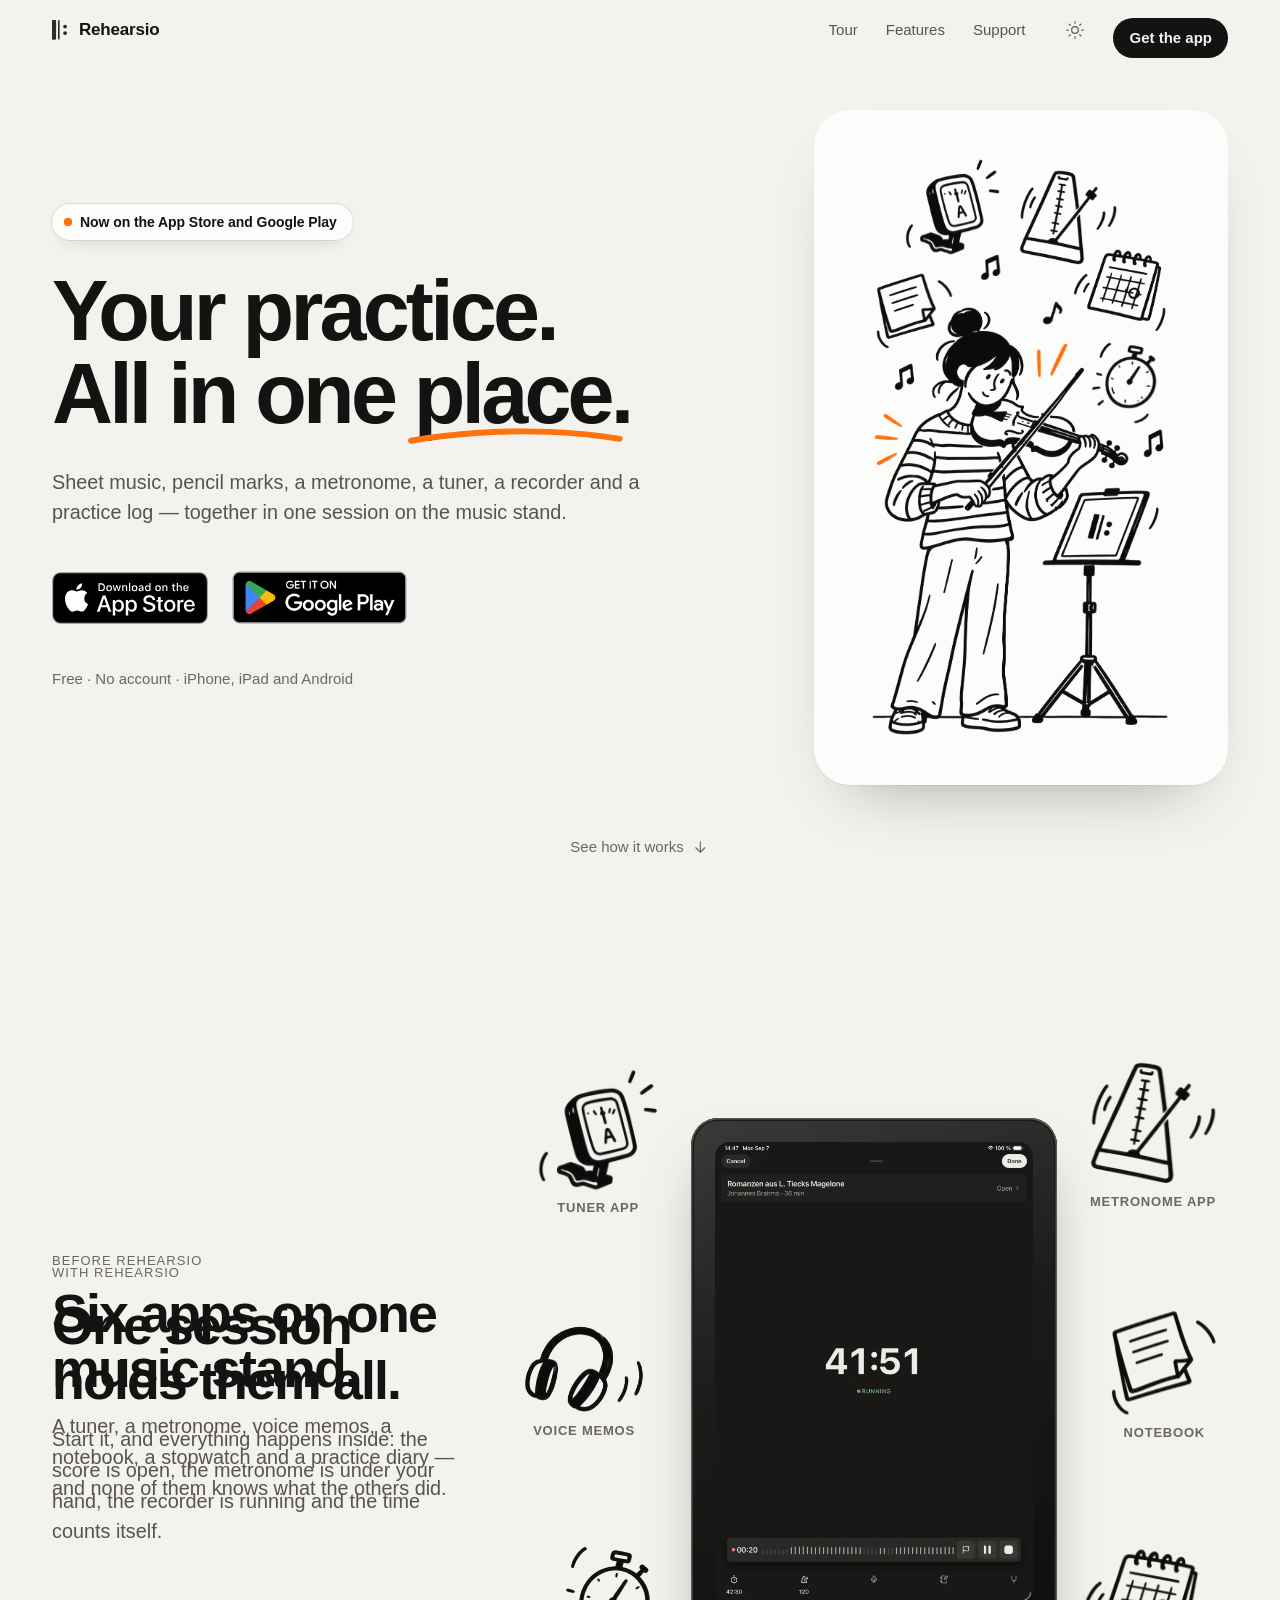
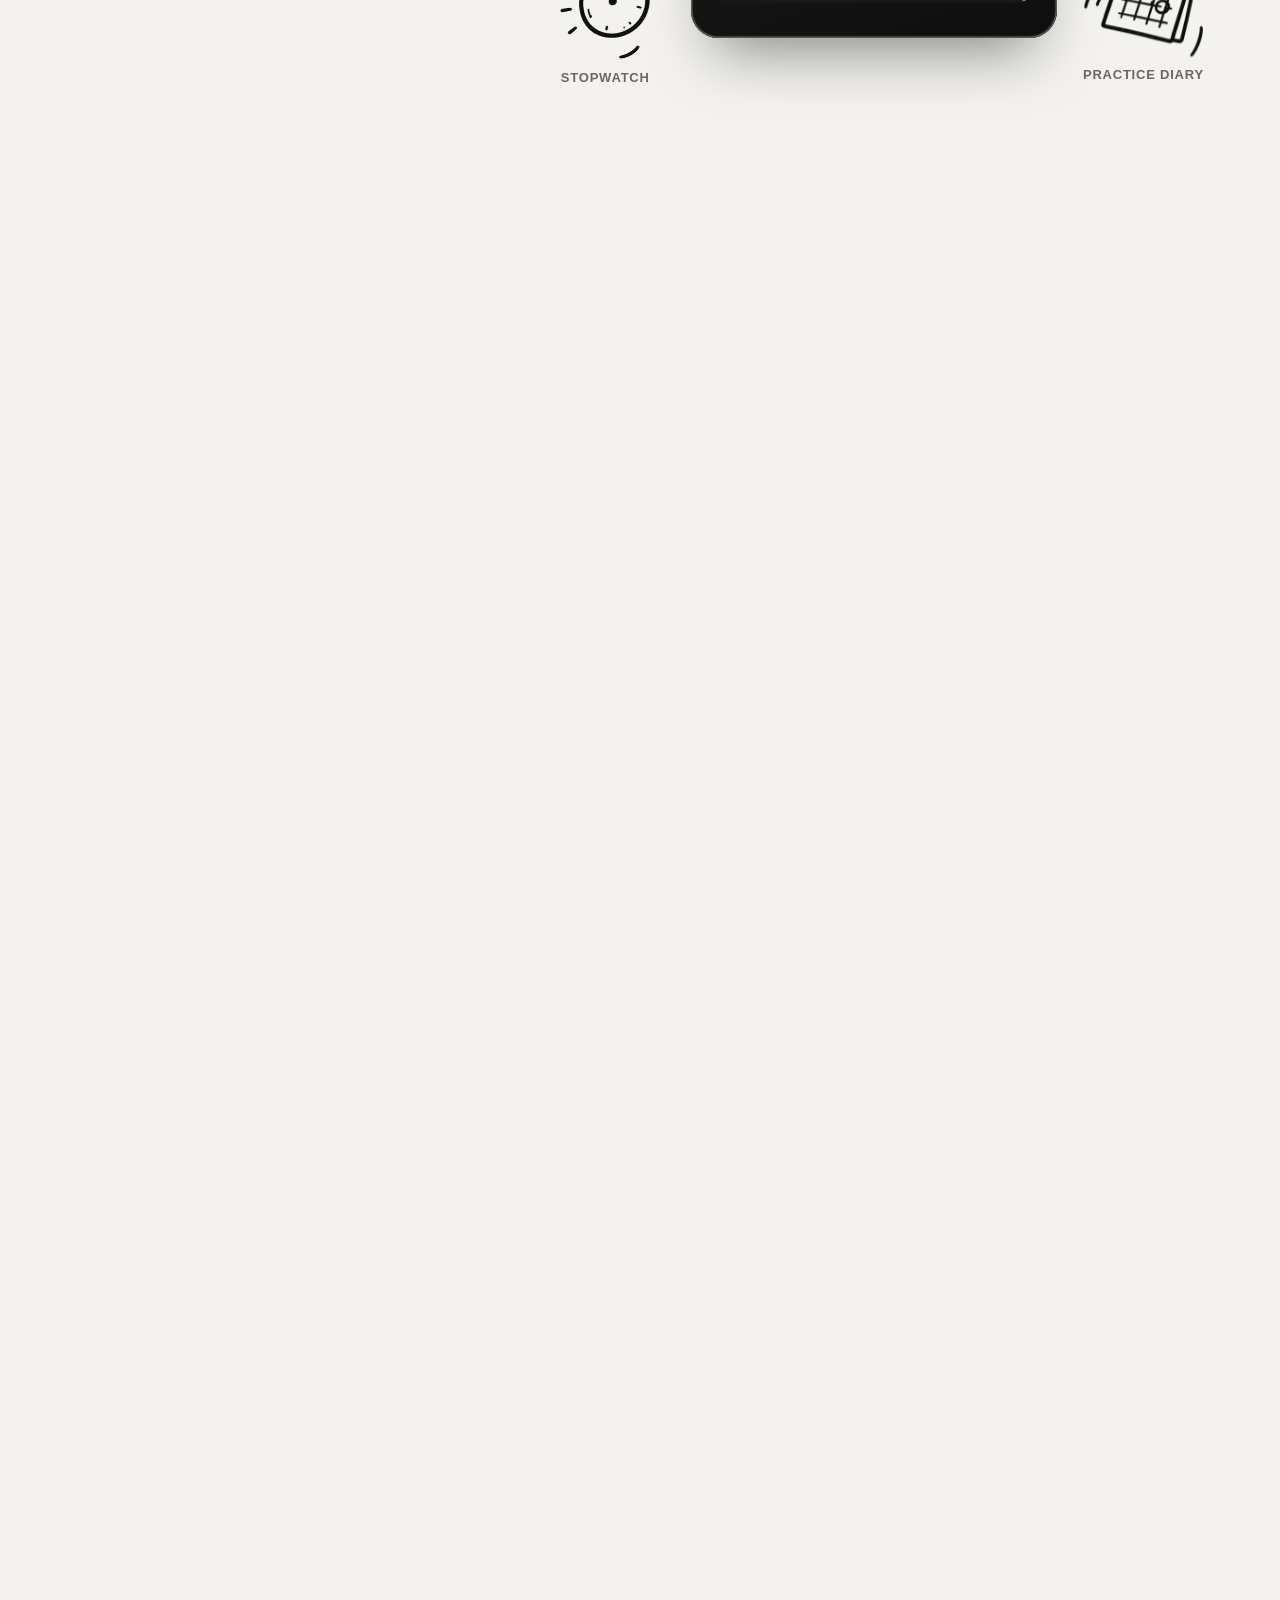
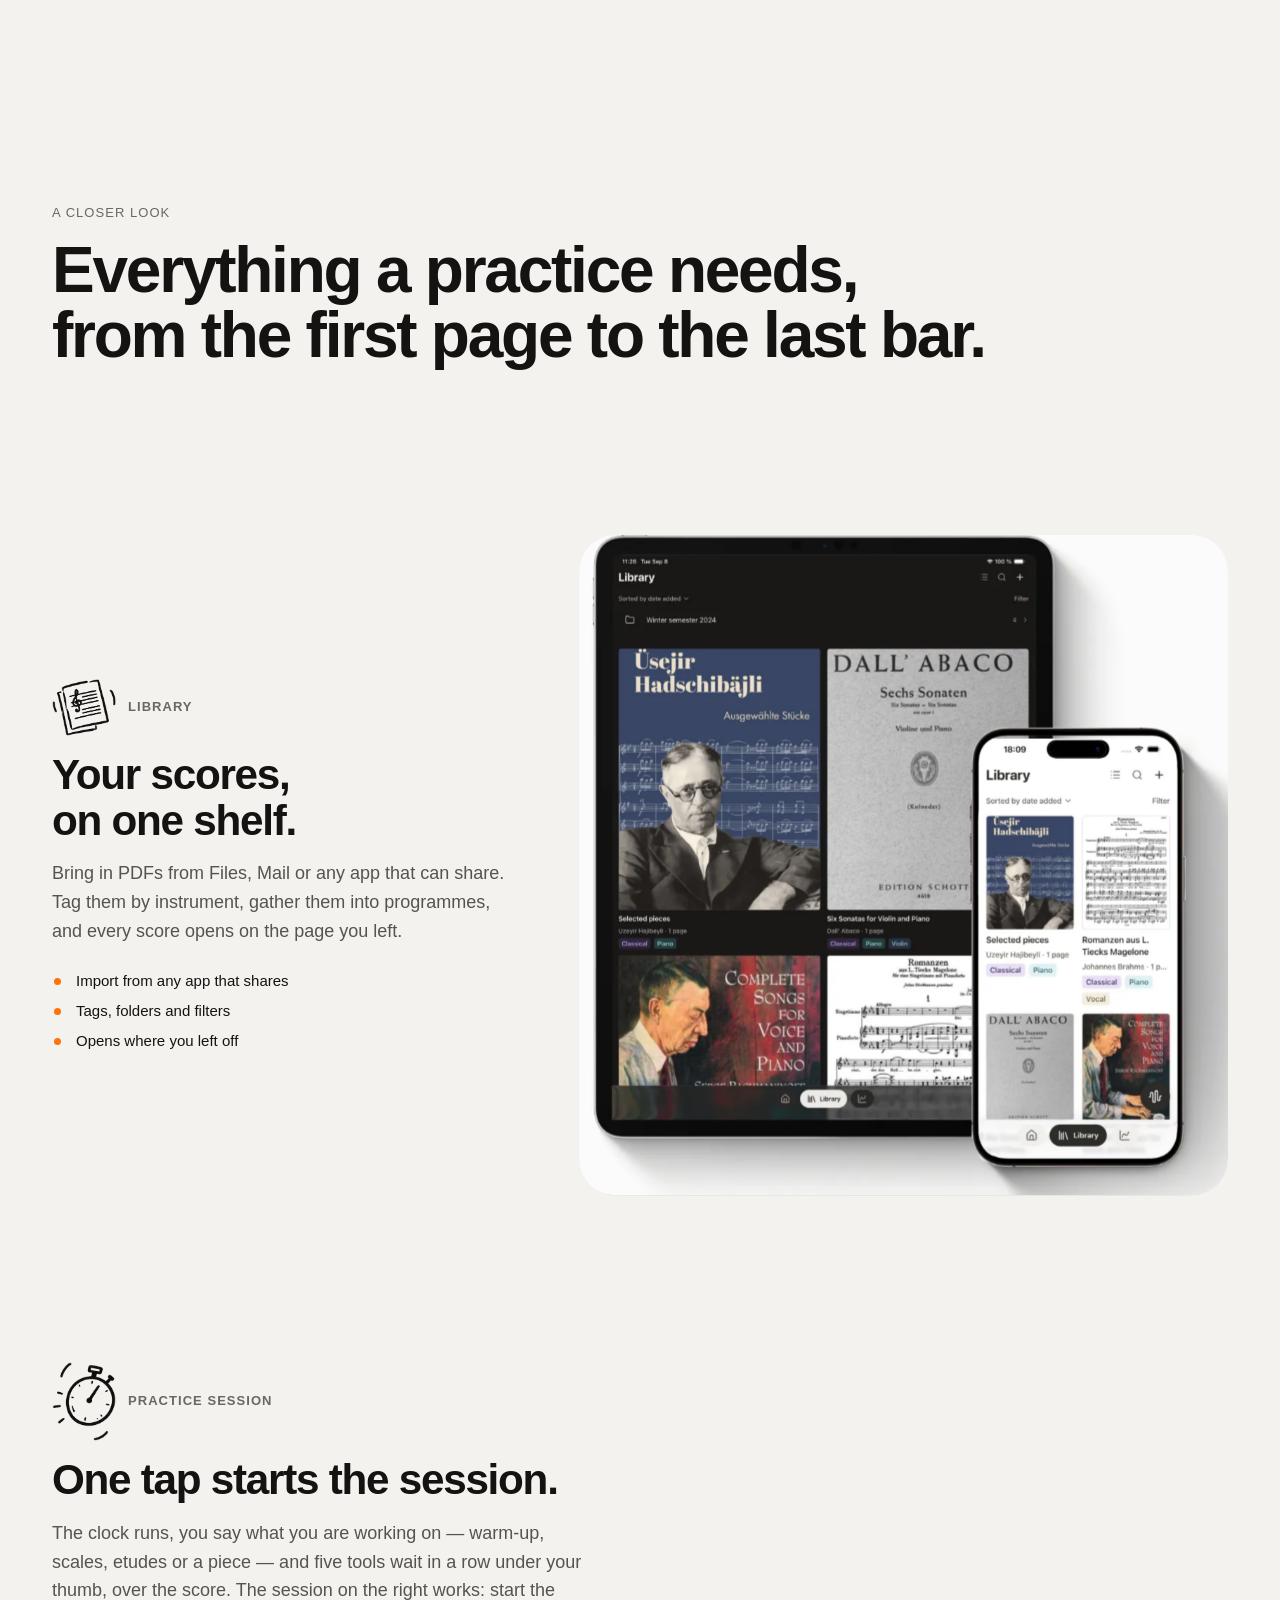
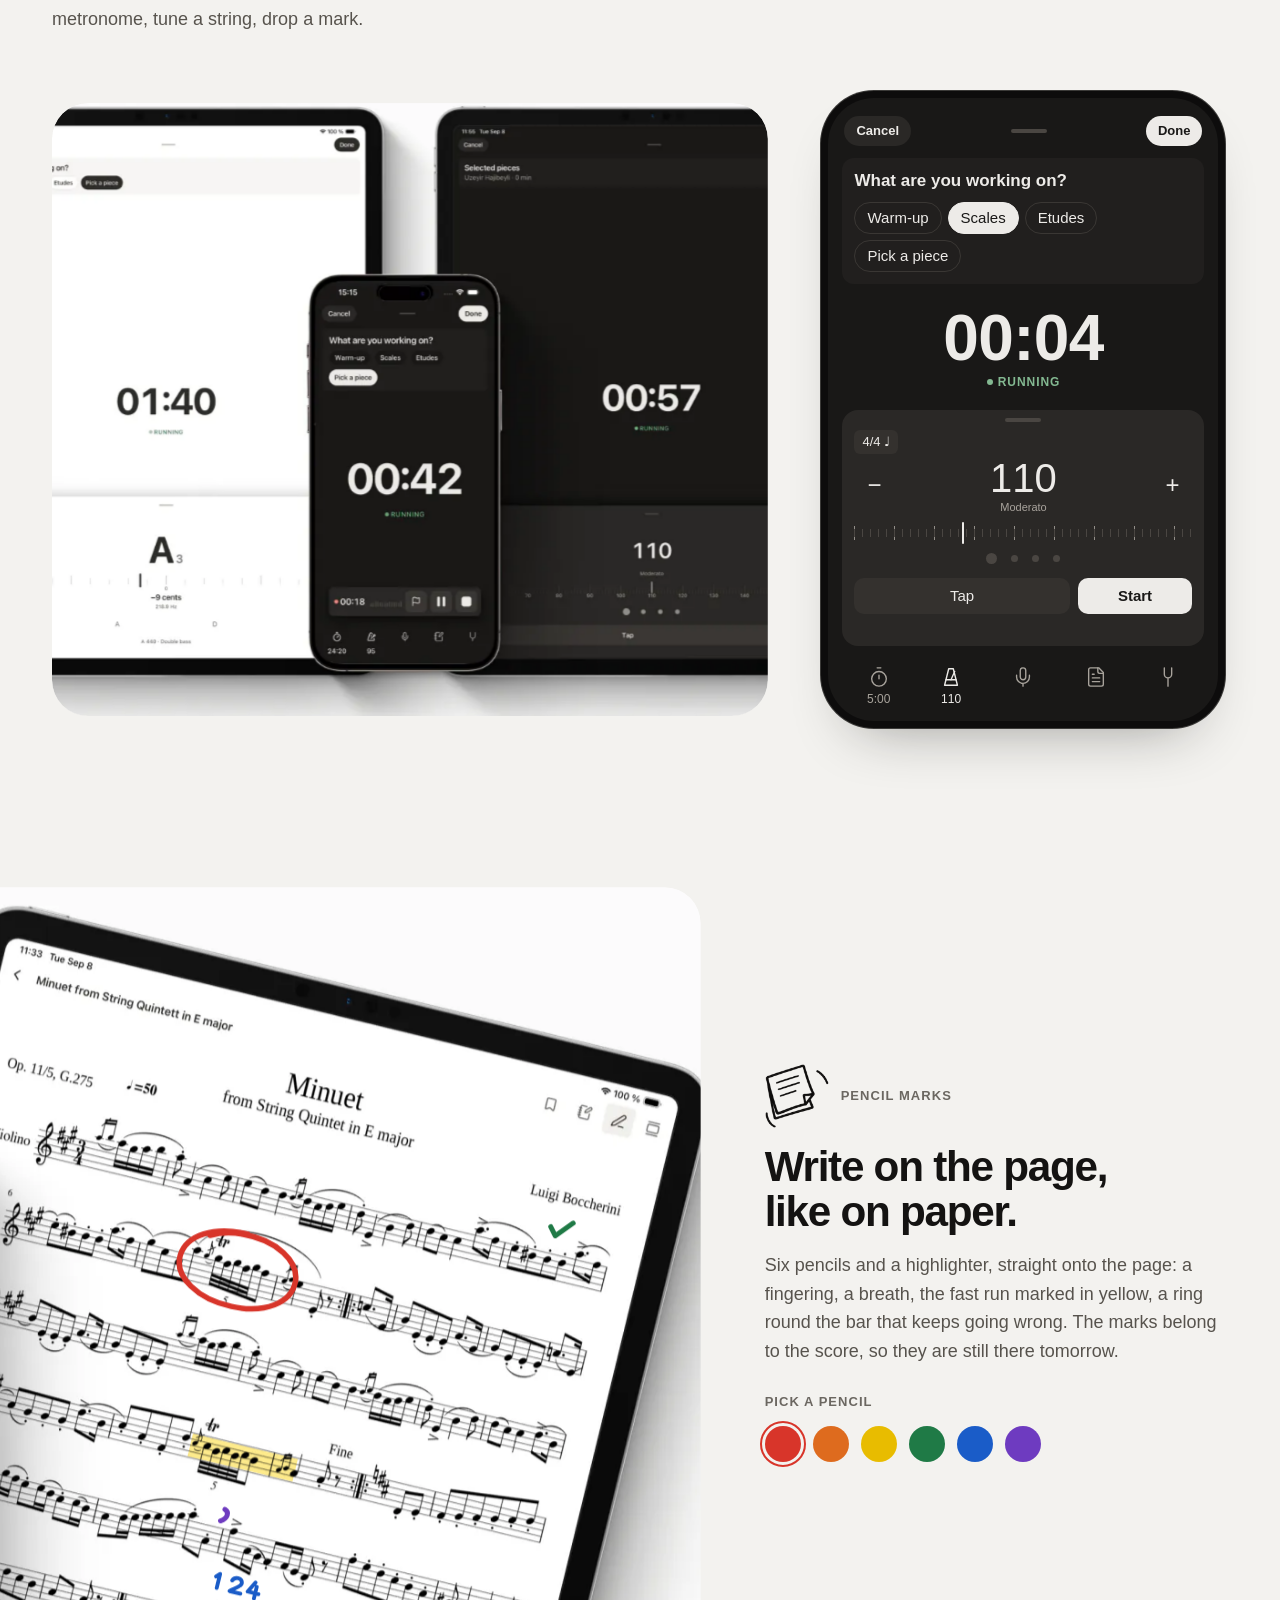
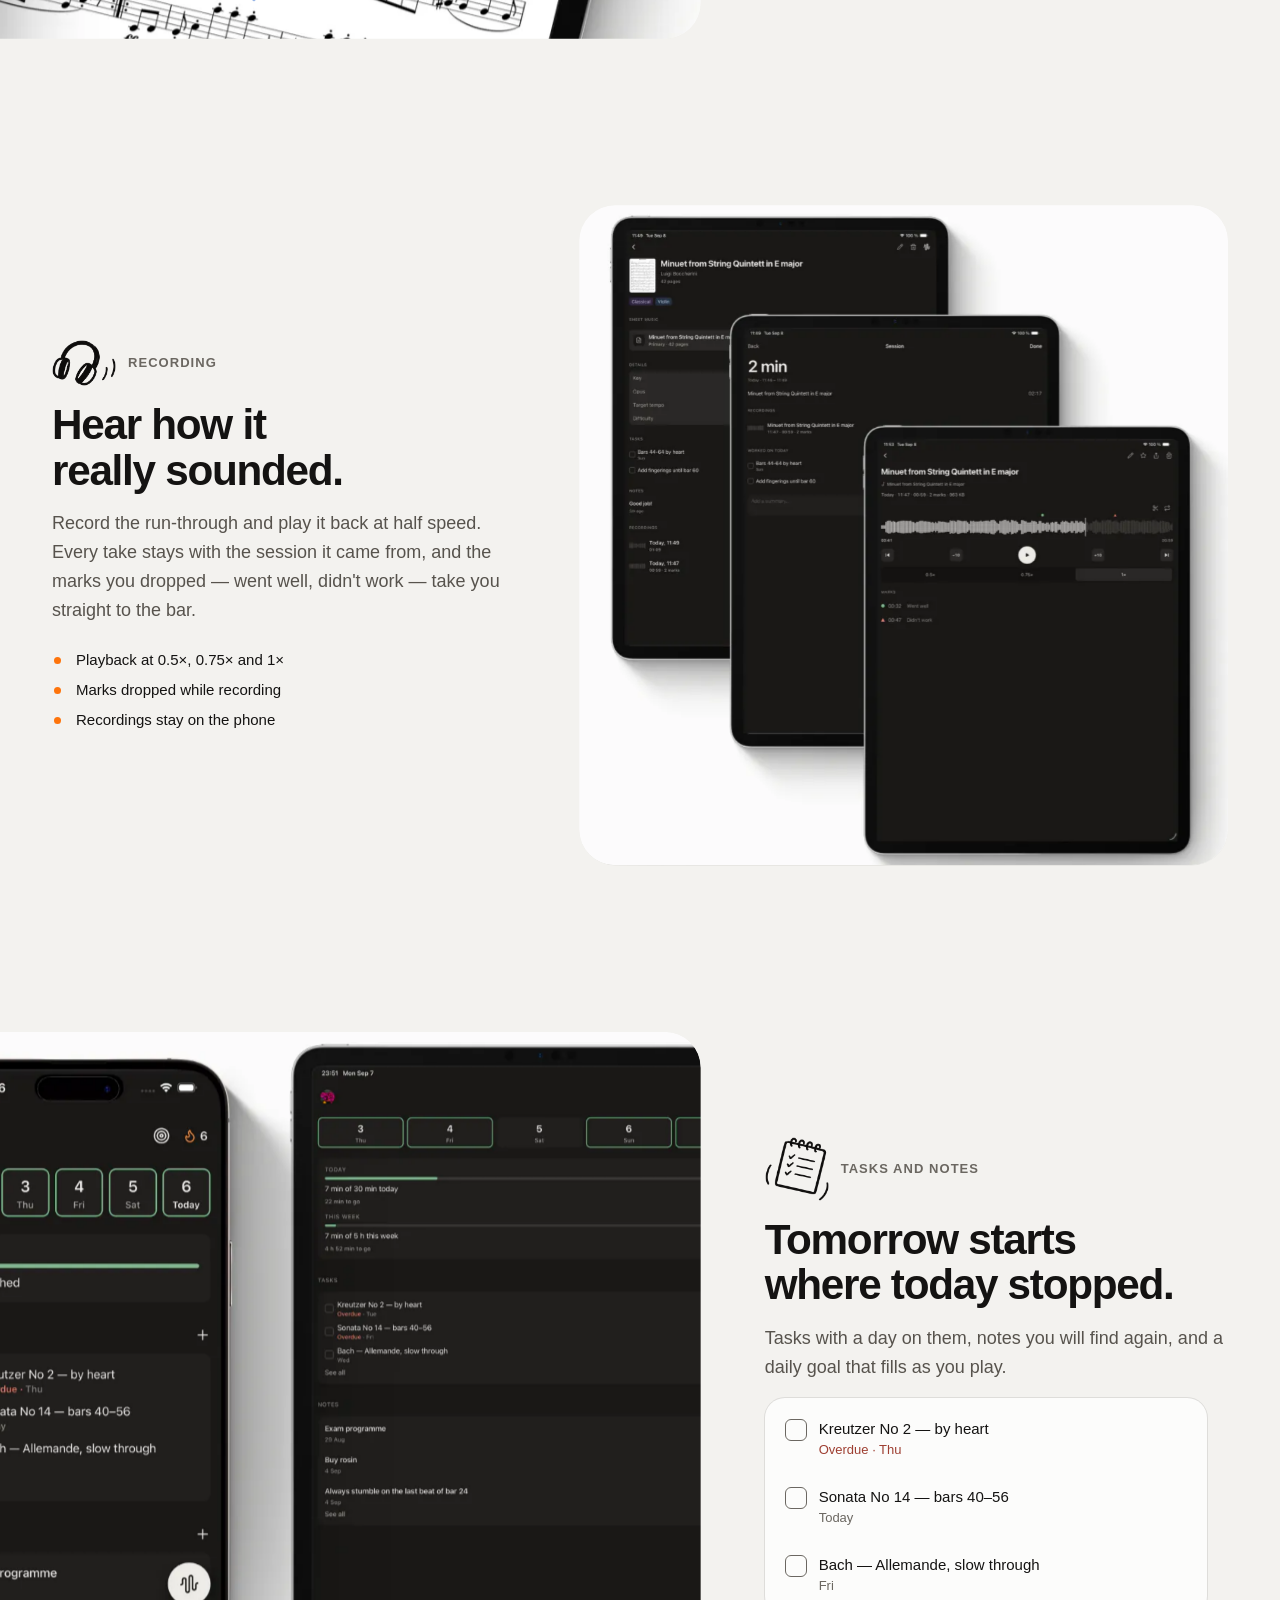
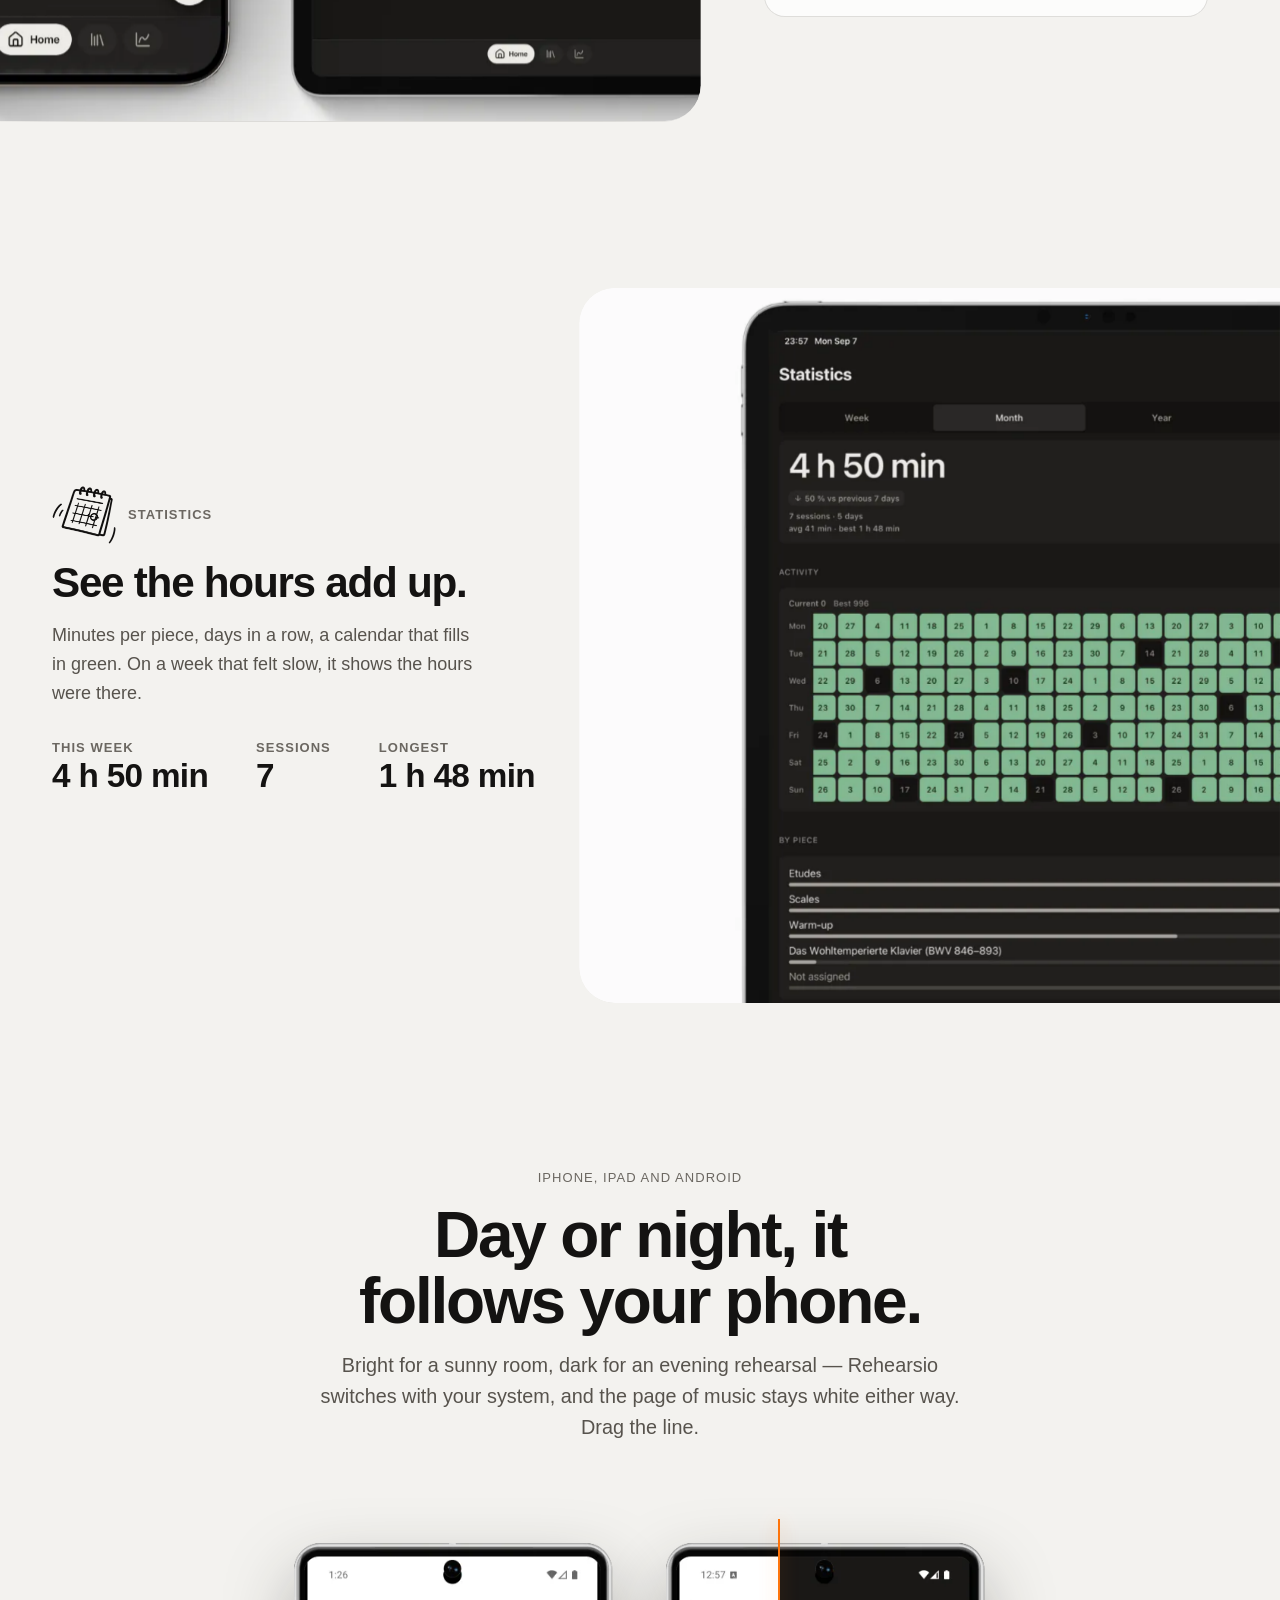
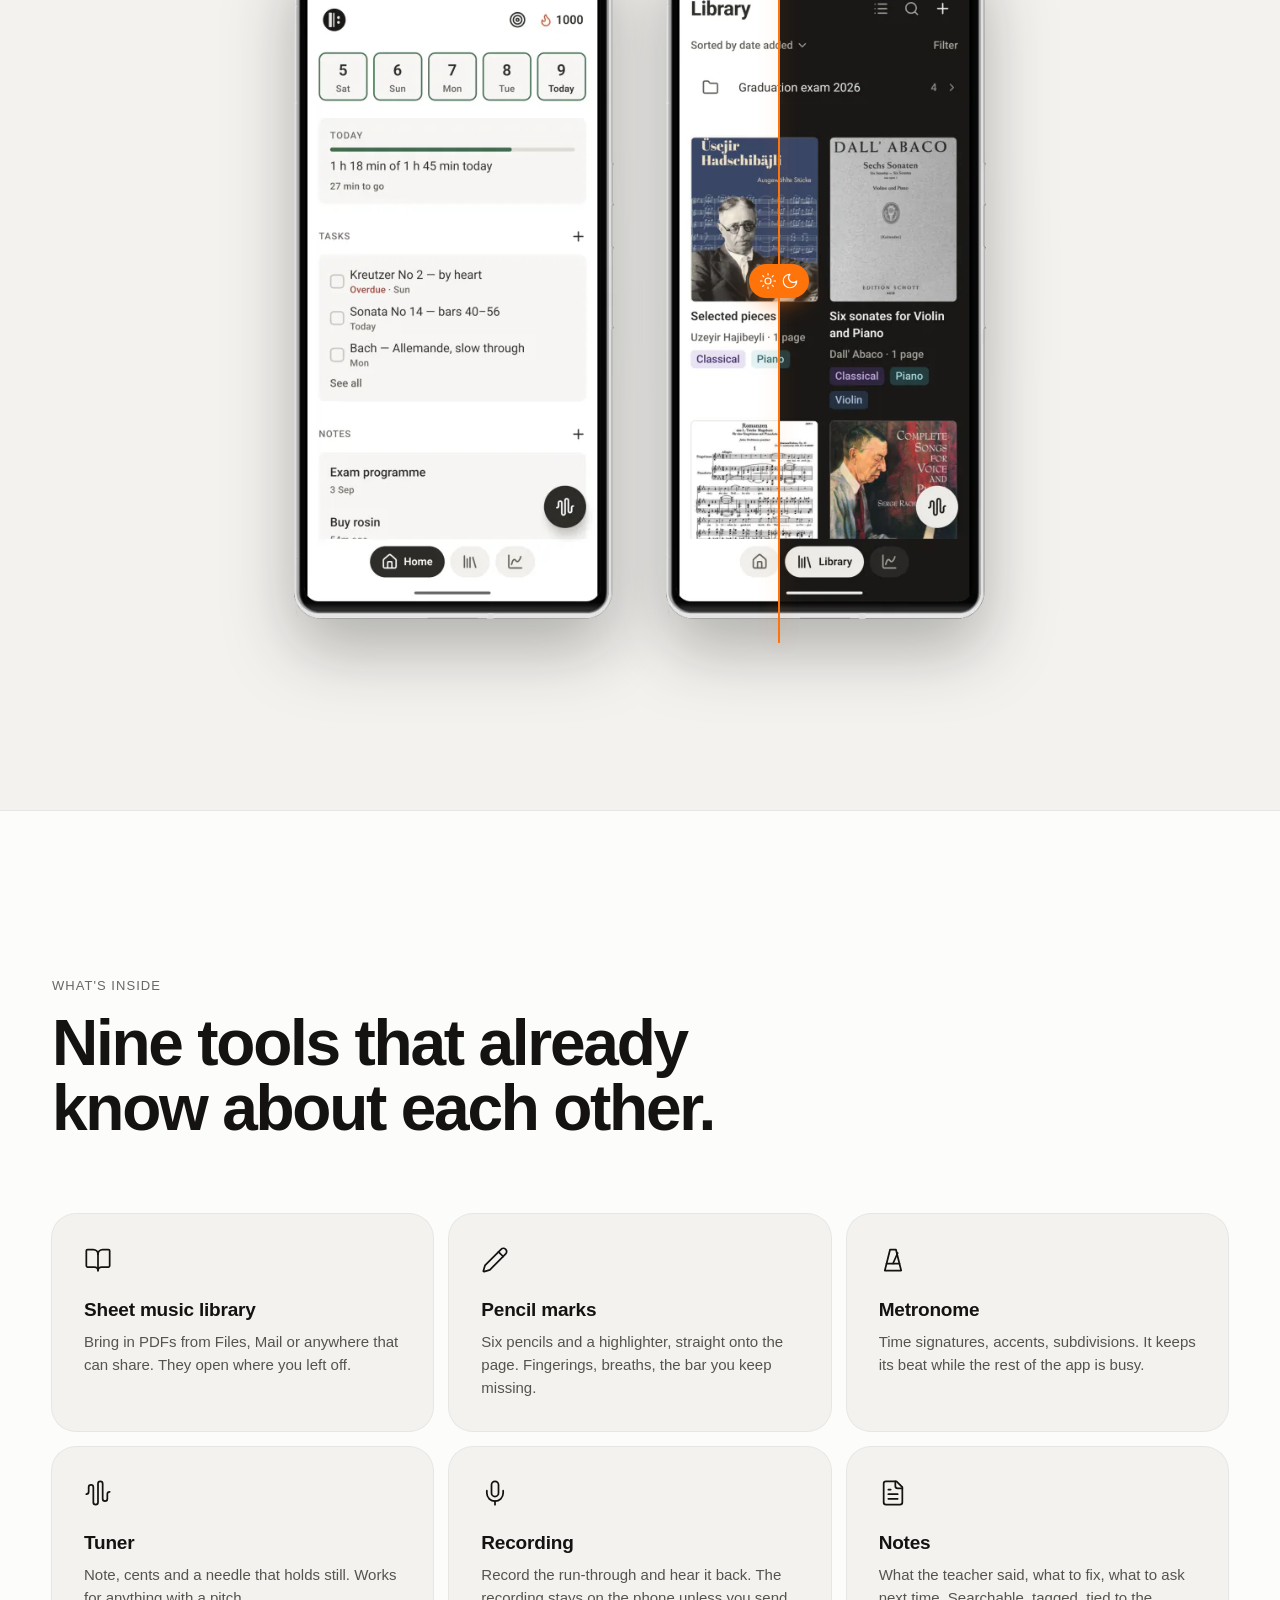
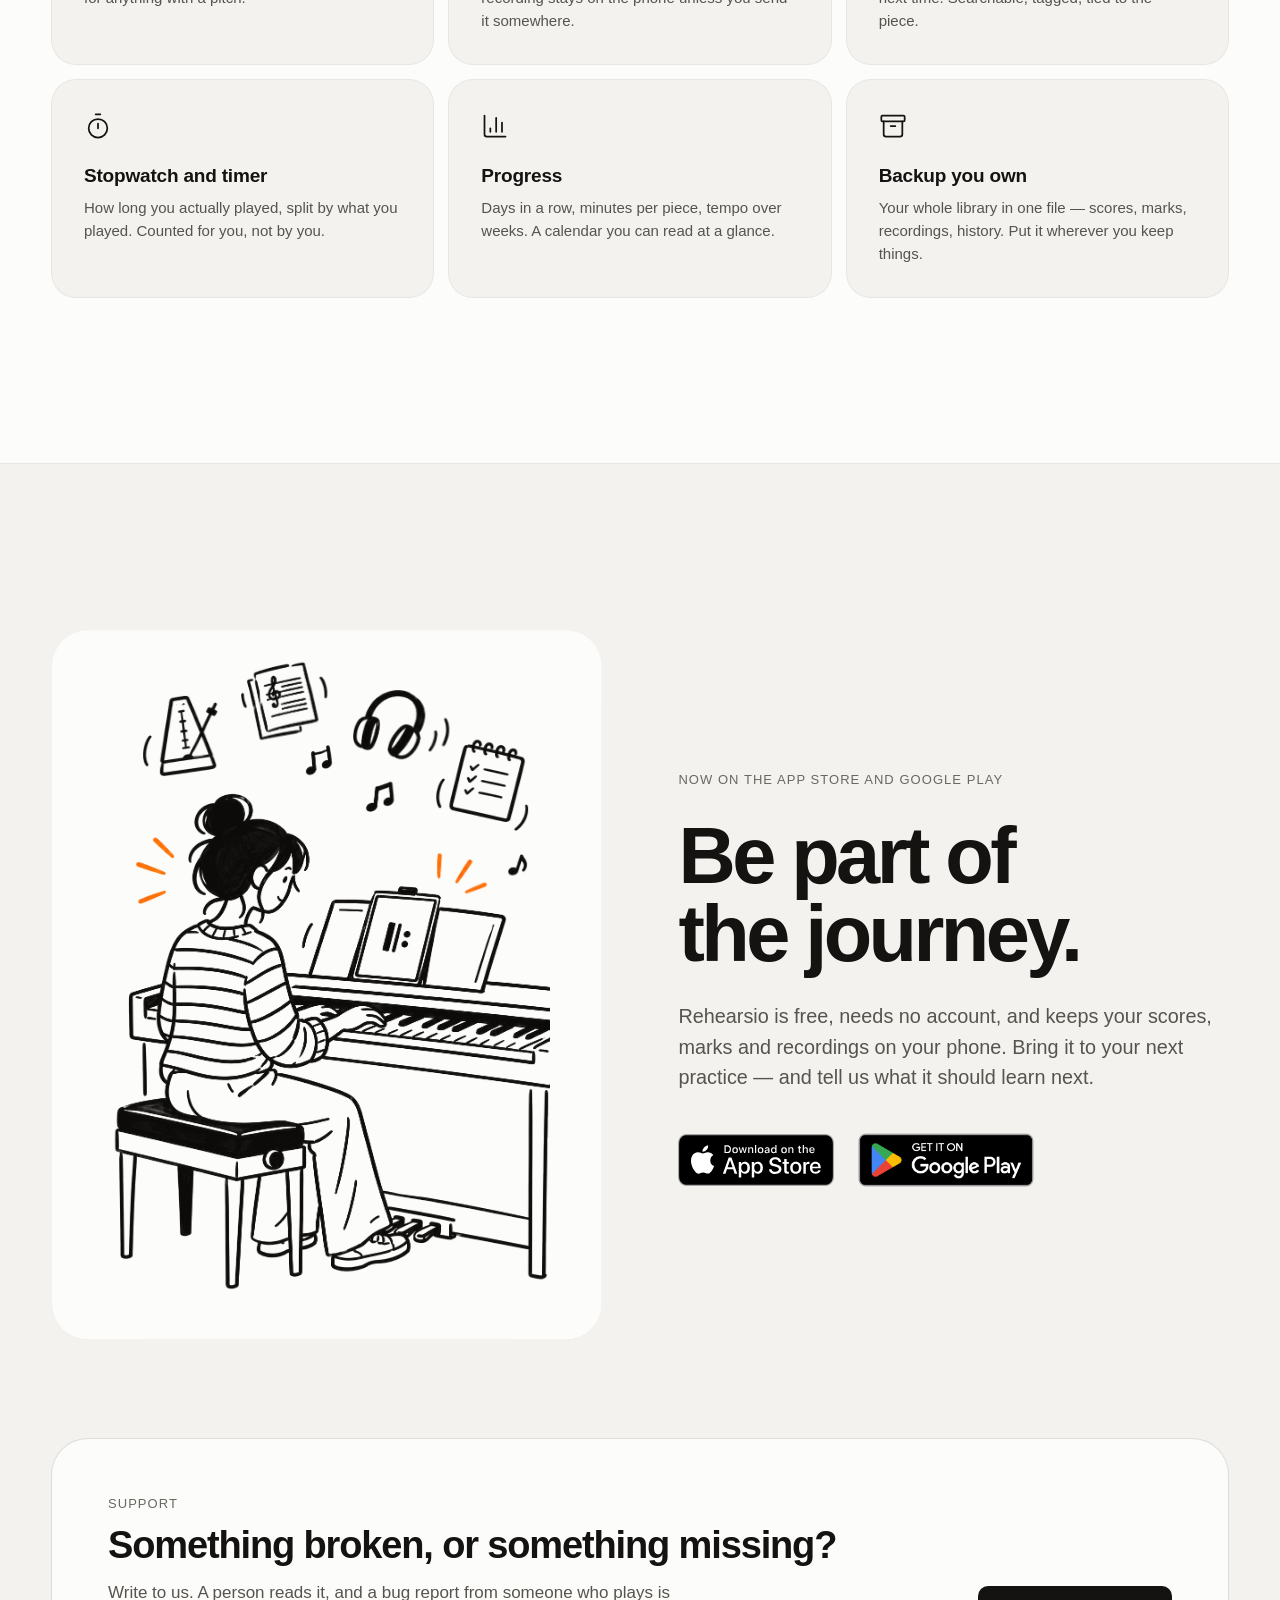
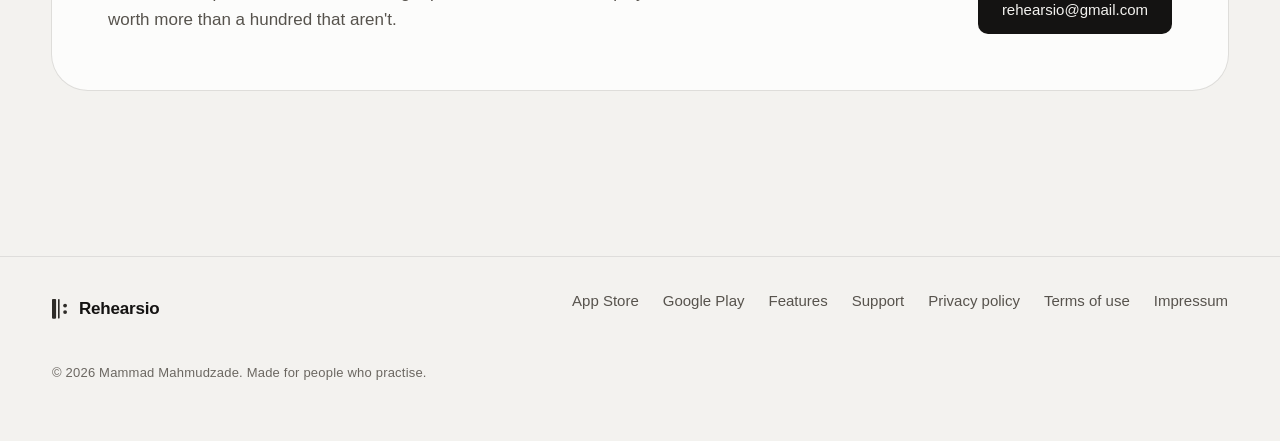
==== commit eae39329: "S13.15c: the website without the story, an iPad in the scene, the demo at the app's size The owner's" ====
--- a/index.html
+++ b/index.html
@@ -70,7 +70,7 @@
         </a>
 
         <nav class="nav" aria-label="Primary">
-          <a class="nav__link nav__link--wide" href="#story">Story</a>
+          <a class="nav__link nav__link--wide" href="#tour">Tour</a>
           <a class="nav__link nav__link--wide" href="#features">Features</a>
           <a class="nav__link nav__link--wide" href="#support">Support</a>
         </nav>
@@ -193,7 +193,7 @@
                   src="assets/media/violin-girl.webp"
                   width="859"
                   height="1648"
-                  alt="A drawing of a girl in a striped jumper playing the violin. In front of her a music stand holds a tablet showing the Rehearsio mark."
+                  alt="A drawing of a violinist practising. In front of her a music stand holds a tablet showing the Rehearsio mark."
                   fetchpriority="high"
                 />
                 <span
@@ -267,8 +267,8 @@
           </div>
         </div>
 
-        <a class="scroll-cue" href="#story" data-enter style="--i: 4">
-          <span>Follow one practice session</span>
+        <a class="scroll-cue" href="#tour" data-enter style="--i: 4">
+          <span>See how it works</span>
           <svg
             viewBox="0 0 24 24"
             fill="none"
@@ -287,9 +287,9 @@
            Before and after. Six of the objects from the drawings stand round
            a real session screen; scrolling flies each one into the tool it
            became. Without script, or with reduced motion, the two halves of
-           the story simply stand one after the other and nothing flies.
+           the scene simply stand one after the other and nothing flies.
            =================================================================== -->
-      <section class="converge" id="story" aria-labelledby="converge-title" data-converge>
+      <section class="converge" id="tour" aria-labelledby="converge-title" data-converge>
         <div class="converge__track">
           <div class="converge__stage">
             <div class="wrap converge__grid">
@@ -313,54 +313,58 @@
               </div>
 
               <div class="converge__scene">
+                <!-- An iPad drawn in CSS round a plain screenshot of a running
+                     session, so the screen can change without a new frame. -->
                 <div class="converge__device">
-                  <img
-                    class="converge__tablet"
-                    src="assets/media/tablet-timer-dark-1100.webp"
-                    srcset="
-                      assets/media/tablet-timer-dark-640.webp   640w,
-                      assets/media/tablet-timer-dark-1100.webp 1100w
-                    "
-                    sizes="(min-width: 960px) 30vw, 50vw"
-                    width="1396"
-                    height="2000"
-                    alt="A practice session in Rehearsio on a tablet: the clock running and five tools along the bottom — countdown, metronome, recorder, notes and tuner."
-                    loading="lazy"
-                    decoding="async"
-                  />
-                  <!-- Where each object lands: the five tools in the bottom
-                       row, and the clock for the diary. Measured off the
-                       render by tools/build-site-media's numbers. -->
-                  <span
-                    class="converge__slot"
-                    data-slot="countdown"
-                    style="--sx: 12.03%; --sy: 90.15%"
-                  ></span>
-                  <span
-                    class="converge__slot"
-                    data-slot="metronome"
-                    style="--sx: 31.23%; --sy: 90.15%"
-                  ></span>
-                  <span
-                    class="converge__slot"
-                    data-slot="record"
-                    style="--sx: 50.07%; --sy: 90.15%"
-                  ></span>
-                  <span
-                    class="converge__slot"
-                    data-slot="note"
-                    style="--sx: 69.05%; --sy: 90.15%"
-                  ></span>
-                  <span
-                    class="converge__slot"
-                    data-slot="tuner"
-                    style="--sx: 88.11%; --sy: 90.15%"
-                  ></span>
-                  <span
-                    class="converge__slot converge__slot--clock"
-                    data-slot="clock"
-                    style="--sx: 50.07%; --sy: 48.3%"
-                  ></span>
+                  <div class="converge__screen">
+                    <img
+                      class="converge__tablet"
+                      src="assets/media/ipad-practice-dark-1000.webp"
+                      srcset="
+                        assets/media/ipad-practice-dark-600.webp   600w,
+                        assets/media/ipad-practice-dark-1000.webp 1000w
+                      "
+                      sizes="(min-width: 960px) 30vw, 50vw"
+                      width="1668"
+                      height="2420"
+                      alt="A practice session in Rehearsio on an iPad: the clock at 41:51, a recording running, and five tools along the bottom: countdown, metronome, recorder, notes and tuner."
+                      loading="lazy"
+                      decoding="async"
+                    />
+                    <!-- Where each object lands: the five tools in the bottom
+                         row, and the clock for the diary, as shares of the
+                         screenshot. -->
+                    <span
+                      class="converge__slot"
+                      data-slot="countdown"
+                      style="--sx: 6%; --sy: 94.8%"
+                    ></span>
+                    <span
+                      class="converge__slot"
+                      data-slot="metronome"
+                      style="--sx: 28.1%; --sy: 94.8%"
+                    ></span>
+                    <span
+                      class="converge__slot"
+                      data-slot="record"
+                      style="--sx: 50%; --sy: 94.8%"
+                    ></span>
+                    <span
+                      class="converge__slot"
+                      data-slot="note"
+                      style="--sx: 71.9%; --sy: 94.8%"
+                    ></span>
+                    <span
+                      class="converge__slot"
+                      data-slot="tuner"
+                      style="--sx: 93.9%; --sy: 94.8%"
+                    ></span>
+                    <span
+                      class="converge__slot converge__slot--clock"
+                      data-slot="clock"
+                      style="--sx: 50%; --sy: 49.5%"
+                    ></span>
+                  </div>
                 </div>
 
                 <ul class="converge__doodles" aria-hidden="true">
@@ -420,20 +424,20 @@
       </section>
 
       <!-- ==================================================================
-           One evening at the stand: six chapters, each a moment of her
-           session and the part of the app it happens in.
+           A closer look: six parts of the app, each with the owner's own
+           picture of it.
            =================================================================== -->
       <section class="session" aria-labelledby="session-title">
         <div class="wrap">
           <header class="session__head" data-reveal>
-            <p class="eyebrow">One evening at the stand</p>
+            <p class="eyebrow">A closer look</p>
             <h2 class="section-title" id="session-title">
-              Follow her practice, from the first page to the last bar.
+              Everything a practice needs, from the first page to the last bar.
             </h2>
           </header>
 
           <ol class="chapters">
-            <!-- 18:00 — the library -->
+            <!-- The library -->
             <li class="chapter">
               <div class="chapter__copy" data-reveal>
                 <p class="chapter__when">
@@ -445,13 +449,12 @@
                       alt=""
                       loading="lazy"
                   /></span>
-                  <span class="chapter__time">18:00</span>
+                  <span class="chapter__time">Library</span>
                 </p>
-                <h3 class="chapter__title">She opens the score.</h3>
+                <h3 class="chapter__title">Your scores, on one shelf.</h3>
                 <p class="chapter__text">
-                  Every piece she plays is on one shelf: PDFs brought in from Files, Mail or
-                  anything that can share, tagged by instrument and gathered into programmes — the
-                  graduation exam is one folder. Each score opens on the page she left.
+                  Bring in PDFs from Files, Mail or any app that can share. Tag them by instrument,
+                  gather them into programmes, and every score opens on the page you left.
                 </p>
                 <ul class="chapter__facts">
                   <li>Import from any app that shares</li>
@@ -478,7 +481,7 @@
               </figure>
             </li>
 
-            <!-- 18:02 — the session, and a working copy of it -->
+            <!-- The session, and a working copy of it -->
             <li class="chapter chapter--wide">
               <div class="chapter__copy" data-reveal>
                 <p class="chapter__when">
@@ -490,14 +493,13 @@
                       alt=""
                       loading="lazy"
                   /></span>
-                  <span class="chapter__time">18:02</span>
+                  <span class="chapter__time">Practice session</span>
                 </p>
-                <h3 class="chapter__title">She starts the session.</h3>
+                <h3 class="chapter__title">One tap starts the session.</h3>
                 <p class="chapter__text">
-                  One tap and the clock runs. She tells it what she is working on — warm-up, scales,
-                  etudes or a piece — and five tools wait in a row under her thumb, over the score,
-                  without leaving it. The session below works: start the metronome, tune a string,
-                  drop a mark.
+                  The clock runs, you say what you are working on — warm-up, scales, etudes or a
+                  piece — and five tools wait in a row under your thumb, over the score. The session
+                  on the right works: start the metronome, tune a string, drop a mark.
                 </p>
               </div>
 
@@ -531,6 +533,13 @@
                   aria-label="A working copy of the practice session"
                 >
                   <div class="pg">
+                    <!-- The sheet's own top bar, as in the app; here it does nothing. -->
+                    <div class="pg__bar" aria-hidden="true">
+                      <span class="pg__pill">Cancel</span>
+                      <span class="pg__grabber"></span>
+                      <span class="pg__pill pg__pill--light">Done</span>
+                    </div>
+
                     <div class="pg__ask">
                       <p class="pg__question" id="pg-question">What are you working on?</p>
                       <div class="pg__chips" role="radiogroup" aria-labelledby="pg-question">
@@ -558,6 +567,8 @@
                     </button>
 
                     <div class="pg__panel">
+                      <span class="pg__grabber" aria-hidden="true"></span>
+
                       <!-- Metronome -->
                       <div
                         class="pg__view"
@@ -567,44 +578,27 @@
                         data-view="metronome"
                       >
                         <div class="metro">
+                          <span class="metro__meter" aria-hidden="true">4/4 ♩</span>
                           <div class="metro__tempo">
                             <button
-                              class="pg__round"
+                              class="pg__glyph"
                               type="button"
                               data-bpm-step="-1"
                               aria-label="One beat slower"
                             >
-                              <svg
-                                viewBox="0 0 24 24"
-                                fill="none"
-                                stroke="currentColor"
-                                stroke-width="1.5"
-                                stroke-linecap="round"
-                                aria-hidden="true"
-                              >
-                                <path d="M6 12h12" />
-                              </svg>
+                              −
                             </button>
                             <p class="metro__read">
                               <span class="metro__bpm" data-bpm>110</span>
                               <span class="metro__name" data-bpm-name>Moderato</span>
                             </p>
                             <button
-                              class="pg__round"
+                              class="pg__glyph"
                               type="button"
                               data-bpm-step="1"
                               aria-label="One beat faster"
                             >
-                              <svg
-                                viewBox="0 0 24 24"
-                                fill="none"
-                                stroke="currentColor"
-                                stroke-width="1.5"
-                                stroke-linecap="round"
-                                aria-hidden="true"
-                              >
-                                <path d="M6 12h12M12 6v12" />
-                              </svg>
+                              +
                             </button>
                           </div>
                           <input
@@ -622,7 +616,8 @@
                             ><span class="metro__beat"></span><span class="metro__beat"></span
                             ><span class="metro__beat"></span>
                           </div>
-                          <div class="metro__actions">
+                          <div class="pg__actions">
+                            <button class="pg__button" type="button" data-metro-tap>Tap</button>
                             <button
                               class="pg__button pg__button--solid"
                               type="button"
@@ -630,7 +625,6 @@
                             >
                               Start
                             </button>
-                            <button class="pg__button" type="button" data-metro-tap>Tap</button>
                           </div>
                         </div>
                       </div>
@@ -651,11 +645,13 @@
                           <div class="tuner__scale" aria-hidden="true">
                             <span class="tuner__needle" data-tuner-needle></span>
                           </div>
+                          <p class="tuner__ends" aria-hidden="true">
+                            <span>−50</span><span>0</span><span>+50</span>
+                          </p>
                           <p class="tuner__cents" data-tuner-cents aria-live="polite">−12 cents</p>
                           <p class="tuner__hz"><span data-tuner-hz>437.0</span> Hz</p>
                           <div class="tuner__strings" role="radiogroup" aria-label="Violin string">
                             <button
-                              class="pg__chip"
                               type="button"
                               role="radio"
                               aria-checked="false"
@@ -664,7 +660,6 @@
                               G
                             </button>
                             <button
-                              class="pg__chip"
                               type="button"
                               role="radio"
                               aria-checked="false"
@@ -672,17 +667,10 @@
                             >
                               D
                             </button>
-                            <button
-                              class="pg__chip"
-                              type="button"
-                              role="radio"
-                              aria-checked="true"
-                              data-string="A4"
-                            >
+                            <button type="button" role="radio" aria-checked="true" data-string="A4">
                               A
                             </button>
                             <button
-                              class="pg__chip"
                               type="button"
                               role="radio"
                               aria-checked="false"
@@ -692,7 +680,7 @@
                             </button>
                           </div>
                           <p class="tuner__ref">
-                            A 440 · Violin · a demo; the app listens through the microphone
+                            A 440 · Violin · a demo, the app listens to your instrument
                           </p>
                         </div>
                       </div>
@@ -712,7 +700,7 @@
                             <span class="rec__time" data-rec-time>00:00</span>
                             <span class="rec__wave" data-rec-wave aria-hidden="true"></span>
                             <button
-                              class="pg__round"
+                              class="pg__square"
                               type="button"
                               data-rec-mark
                               aria-label="Add a mark"
@@ -721,16 +709,16 @@
                                 viewBox="0 0 24 24"
                                 fill="none"
                                 stroke="currentColor"
-                                stroke-width="1.5"
+                                stroke-width="1.6"
                                 stroke-linecap="round"
                                 stroke-linejoin="round"
                                 aria-hidden="true"
                               >
-                                <path d="M5 21V4M5 4h11l-2 4 2 4H5" />
+                                <path d="M6 21V4M6 4h11l-2 4 2 4H6" />
                               </svg>
                             </button>
                             <button
-                              class="pg__round"
+                              class="pg__square"
                               type="button"
                               data-rec-toggle
                               aria-label="Pause the recording"
@@ -775,7 +763,11 @@
                             <li><span>Exam programme</span><small>29 Aug</small></li>
                             <li><span>Buy rosin</span><small>4 Sep</small></li>
                           </ul>
-                          <button class="pg__button" type="button" data-notes-add>New note</button>
+                          <div class="pg__actions">
+                            <button class="pg__button" type="button" data-notes-add>
+                              New note
+                            </button>
+                          </div>
                         </div>
                       </div>
 
@@ -793,17 +785,21 @@
                           <div class="countdown__ring" aria-hidden="true">
                             <span data-countdown-bar></span>
                           </div>
-                          <button
-                            class="pg__button pg__button--solid"
-                            type="button"
-                            data-countdown-toggle
-                          >
-                            Start
-                          </button>
+                          <div class="pg__actions">
+                            <button
+                              class="pg__button pg__button--solid"
+                              type="button"
+                              data-countdown-toggle
+                            >
+                              Start
+                            </button>
+                          </div>
                         </div>
                       </div>
                     </div>
 
+                    <!-- The row of tools: an icon and, under it, what the tool
+                         is set to — no names, as in the app. -->
                     <div class="pg__tools" role="tablist" aria-label="Tools">
                       <button
                         class="pg__tool"
@@ -812,6 +808,7 @@
                         id="pg-tab-countdown"
                         aria-controls="pg-countdown"
                         aria-selected="false"
+                        aria-label="Countdown"
                         data-tool="countdown"
                       >
                         <svg
@@ -826,7 +823,7 @@
                           <circle cx="12" cy="14" r="8" />
                           <path d="M10 2h4M12 14v-4" />
                         </svg>
-                        <span>Countdown</span>
+                        <span class="pg__value" data-value="countdown">5:00</span>
                       </button>
                       <button
                         class="pg__tool"
@@ -835,6 +832,7 @@
                         id="pg-tab-metronome"
                         aria-controls="pg-metronome"
                         aria-selected="true"
+                        aria-label="Metronome"
                         data-tool="metronome"
                       >
                         <svg
@@ -850,7 +848,7 @@
                           <path d="M6.5 15h11" />
                           <path d="M12 15 16 6" />
                         </svg>
-                        <span>Metronome</span>
+                        <span class="pg__value" data-value="metronome">110</span>
                       </button>
                       <button
                         class="pg__tool"
@@ -859,6 +857,7 @@
                         id="pg-tab-record"
                         aria-controls="pg-record"
                         aria-selected="false"
+                        aria-label="Recording"
                         data-tool="record"
                       >
                         <svg
@@ -873,7 +872,7 @@
                           <rect x="9" y="2" width="6" height="13" rx="3" />
                           <path d="M19 10v2a7 7 0 0 1-14 0v-2M12 19v3" />
                         </svg>
-                        <span>Recording</span>
+                        <span class="pg__value" data-value="record"></span>
                       </button>
                       <button
                         class="pg__tool"
@@ -882,6 +881,7 @@
                         id="pg-tab-note"
                         aria-controls="pg-note"
                         aria-selected="false"
+                        aria-label="Quick note"
                         data-tool="note"
                       >
                         <svg
@@ -896,7 +896,7 @@
                           <path d="M15 2H6a2 2 0 0 0-2 2v16a2 2 0 0 0 2 2h12a2 2 0 0 0 2-2V7Z" />
                           <path d="M14 2v4a2 2 0 0 0 2 2h4M16 13H8M16 17H8M10 9H8" />
                         </svg>
-                        <span>Quick note</span>
+                        <span class="pg__value" data-value="note"></span>
                       </button>
                       <button
                         class="pg__tool"
@@ -905,6 +905,7 @@
                         id="pg-tab-tuner"
                         aria-controls="pg-tuner"
                         aria-selected="false"
+                        aria-label="Tuner"
                         data-tool="tuner"
                       >
                         <svg
@@ -918,7 +919,7 @@
                         >
                           <path d="M8 2v7a4 4 0 0 0 8 0V2M12 13v9" />
                         </svg>
-                        <span>Tuner</span>
+                        <span class="pg__value" data-value="tuner"></span>
                       </button>
                     </div>
                   </div>
@@ -926,7 +927,7 @@
               </div>
             </li>
 
-            <!-- 18:20 — pencil marks -->
+            <!-- Pencil marks -->
             <li class="chapter chapter--flip">
               <div class="chapter__copy" data-reveal>
                 <p class="chapter__when">
@@ -938,13 +939,13 @@
                       alt=""
                       loading="lazy"
                   /></span>
-                  <span class="chapter__time">18:20</span>
+                  <span class="chapter__time">Pencil marks</span>
                 </p>
-                <h3 class="chapter__title">She circles the bar she keeps missing.</h3>
+                <h3 class="chapter__title">Write on the page, like on paper.</h3>
                 <p class="chapter__text">
                   Six pencils and a highlighter, straight onto the page: a fingering, a breath, the
                   fast run marked in yellow, a ring round the bar that keeps going wrong. The marks
-                  belong to the score, so tomorrow they are still there.
+                  belong to the score, so they are still there tomorrow.
                 </p>
                 <div class="pencils">
                   <p class="pencils__label" id="pencils-label">Pick a pencil</p>
@@ -1053,7 +1054,7 @@
               </figure>
             </li>
 
-            <!-- 18:40 — listening back -->
+            <!-- Recording -->
             <li class="chapter">
               <div class="chapter__copy" data-reveal>
                 <p class="chapter__when">
@@ -1065,13 +1066,13 @@
                       alt=""
                       loading="lazy"
                   /></span>
-                  <span class="chapter__time">18:40</span>
+                  <span class="chapter__time">Recording</span>
                 </p>
-                <h3 class="chapter__title">She listens back.</h3>
+                <h3 class="chapter__title">Hear how it really sounded.</h3>
                 <p class="chapter__text">
-                  The recorder ran the whole time. Every take stays with the session it came from;
-                  she plays it at half speed, jumps from mark to mark — went well, didn't work — and
-                  reads how long she spent on what.
+                  Record the run-through and play it back at half speed. Every take stays with the
+                  session it came from, and the marks you dropped — went well, didn't work — take
+                  you straight to the bar.
                 </p>
                 <ul class="chapter__facts">
                   <li>Playback at 0.5×, 0.75× and 1×</li>
@@ -1098,7 +1099,7 @@
               </figure>
             </li>
 
-            <!-- 18:45 — tomorrow -->
+            <!-- Tasks and notes -->
             <li class="chapter chapter--flip">
               <div class="chapter__copy" data-reveal>
                 <p class="chapter__when">
@@ -1110,12 +1111,12 @@
                       alt=""
                       loading="lazy"
                   /></span>
-                  <span class="chapter__time">18:45</span>
+                  <span class="chapter__time">Tasks and notes</span>
                 </p>
-                <h3 class="chapter__title">She leaves a note for tomorrow.</h3>
+                <h3 class="chapter__title">Tomorrow starts where today stopped.</h3>
                 <p class="chapter__text">
-                  A task with a day on it, a note she will find again, and today's goal — filled.
-                  Tomorrow starts where this evening stopped.
+                  Tasks with a day on them, notes you will find again, and a daily goal that fills
+                  as you play.
                 </p>
                 <ul class="tasks" aria-label="Tasks">
                   <li>
@@ -1167,7 +1168,7 @@
               </figure>
             </li>
 
-            <!-- Sunday — statistics -->
+            <!-- Statistics -->
             <li class="chapter">
               <div class="chapter__copy" data-reveal>
                 <p class="chapter__when">
@@ -1179,9 +1180,9 @@
                       alt=""
                       loading="lazy"
                   /></span>
-                  <span class="chapter__time">Sunday</span>
+                  <span class="chapter__time">Statistics</span>
                 </p>
-                <h3 class="chapter__title">She looks back on the week.</h3>
+                <h3 class="chapter__title">See the hours add up.</h3>
                 <p class="chapter__text">
                   Minutes per piece, days in a row, a calendar that fills in green. On a week that
                   felt slow, it shows the hours were there.
@@ -1542,7 +1543,7 @@
       </section>
 
       <!-- ==================================================================
-           The end of the story, and the download. The second drawing, cut
+           The end of the page, and the download. The second drawing, cut
            the same way as the first.
            =================================================================== -->
       <section class="finale" id="download" aria-labelledby="finale-title" data-scene-host>
@@ -1555,7 +1556,7 @@
                   src="assets/media/piano-girl.webp"
                   width="999"
                   height="1413"
-                  alt="A drawing of the same girl, now at a piano, playing from a tablet on the music rest that shows the Rehearsio mark."
+                  alt="A drawing of a pianist practising from a tablet on the music rest that shows the Rehearsio mark."
                   loading="lazy"
                   decoding="async"
                 />
--- a/home.css
+++ b/home.css
@@ -738,17 +738,36 @@
   aspect-ratio: 1.08;
 }
 
+/* The iPad: one even bezel, 3.6 % of the width on every side, round a
+   1668 × 2420 screen — so the whole is 1788 × 2540, which is the box's ratio.
+   Space grey, an edge that catches the light, and the screen's own rounding. */
 .converge__device {
   position: relative;
   height: 78%;
-  aspect-ratio: 1396 / 2000;
-}
-
+  aspect-ratio: 1788 / 2540;
+  padding: 3.36%;
+  border-radius: 7.5% / 5.3%;
+  background: linear-gradient(160deg, #3b3a38, #1c1b1a 45%, #0f0e0e);
+  box-shadow:
+    0 0 0 1.5px #5b5955 inset,
+    0 0 0 3px #1a1918 inset,
+    0 34px 60px -24px rgba(20, 19, 18, 0.5);
+}
+
+.converge__screen {
+  position: relative;
+  width: 100%;
+  aspect-ratio: 1668 / 2420;
+}
+
+/* The screen's rounding is on the picture, not on its box, so the glowing
+   rings round the tools at its edge are not cut off. */
 .converge__tablet {
   display: block;
   width: 100%;
-  height: auto;
-  filter: drop-shadow(0 34px 40px rgba(20, 19, 18, 0.28));
+  height: 100%;
+  border-radius: 4.6% / 3.2%;
+  background: #191817;
 }
 
 /* A ring round each tool the object turns into. */
@@ -756,7 +775,7 @@
   position: absolute;
   left: var(--sx);
   top: var(--sy);
-  width: 9.5%;
+  width: 8%;
   aspect-ratio: 1;
   translate: -50% -50%;
   border-radius: 50%;
@@ -769,8 +788,8 @@
 }
 
 .converge__slot--clock {
-  width: 34%;
-  aspect-ratio: 2.4;
+  width: 38%;
+  aspect-ratio: 2.1;
   border-radius: 24px;
 }
 
@@ -965,7 +984,7 @@
 }
 
 /* ---------------------------------------------------------------------------
-   9. The session — six chapters of one evening
+   9. A closer look — six parts of the app, one section each
    --------------------------------------------------------------------------- */
 
 .session {
@@ -1036,12 +1055,13 @@
   animation: float 6s ease-in-out infinite alternate;
 }
 
+/* The name of the part of the app the section is about. */
 .chapter__time {
-  font-size: clamp(22px, 2.2vw, 28px);
-  font-weight: 300;
-  font-variant-numeric: tabular-nums;
-  letter-spacing: -0.02em;
-  color: var(--ink-2);
+  font-size: var(--size-caption);
+  font-weight: 600;
+  letter-spacing: 0.08em;
+  text-transform: uppercase;
+  color: var(--ink-3);
 }
 
 .chapter__title {
@@ -1106,53 +1126,87 @@
 
 /* ---------------------------------------------------------------------------
    10. The working copy of a session
-   Drawn in the app's dark palette whatever the page's theme, because it is
-   a screen of the app and the app's session sheet is what it copies.
-   Values from src/ui/theme/colors.ts (darkColors).
+   A screen of the app, so it is drawn at the app's own size: the copy is as
+   wide as an iPhone (390 pt) and every size below is the app's point size —
+   type 17 / 15 / 13 (docs/10-design-tokens.md § 4), a 22 pt icon row with the
+   tool's value under it and no names, bare − and + round the tempo, quiet
+   wide buttons with a solid one beside them. Colours are the app's dark
+   palette (src/ui/theme/colors.ts, darkColors) whatever the page's theme,
+   because the session sheet copied here is dark in the screenshots.
    --------------------------------------------------------------------------- */
 
 .playground {
   justify-self: center;
-  width: min(100%, 400px);
+  width: min(100%, 390px);
 }
 
 .pg {
   --pg-canvas: #191817;
   --pg-subtle: #211f1e;
   --pg-elevated: #2a2826;
+  --pg-raised: #34312e;
   --pg-text: #edebe8;
   --pg-text-2: #a8a39c;
   --pg-muted: #928e88;
   --pg-track: #3a3734;
+  --pg-line: #4a4642;
   --pg-success: #83b891;
   --pg-error: #e2897b;
 
   display: grid;
-  /* One column that may shrink below its content: the waveform's sixty bars
-     must never be what decides how wide the screen is. */
   grid-template-columns: minmax(0, 1fr);
-  gap: var(--space-md);
-  padding: 14px;
-  border-radius: 36px;
+  gap: 12px;
+  padding: 14px 14px 10px;
+  border-radius: 46px;
   background: var(--pg-canvas);
   color: var(--pg-text);
   box-shadow:
-    0 0 0 1px rgba(255, 255, 255, 0.06) inset,
-    0 0 0 6px #0f0e0d,
-    0 0 0 7px rgba(255, 255, 255, 0.08),
+    0 0 0 7px #0d0c0c,
+    0 0 0 8px #3b3a38,
     var(--shadow-device);
-  font-size: var(--size-label);
+  font-size: 15px;
+  line-height: 20px;
+}
+
+.pg__bar {
+  display: flex;
+  align-items: center;
+  justify-content: space-between;
+  padding: 4px 2px 0;
+}
+
+.pg__pill {
+  padding: 6px 12px;
+  border-radius: var(--radius-full);
+  background: var(--pg-elevated);
+  font-size: 13px;
+  font-weight: 600;
+  line-height: 18px;
+}
+
+.pg__pill--light {
+  background: var(--pg-text);
+  color: var(--pg-canvas);
+}
+
+.pg__grabber {
+  display: block;
+  width: 36px;
+  height: 4px;
+  border-radius: 2px;
+  background: var(--pg-line);
 }
 
 .pg__ask {
-  padding: 14px;
-  border-radius: 18px;
+  padding: 12px;
+  border-radius: 12px;
   background: var(--pg-subtle);
 }
 
 .pg__question {
-  font-size: var(--size-label);
+  font-size: 17px;
   font-weight: 600;
+  line-height: 22px;
   margin-bottom: 10px;
 }
 
@@ -1163,42 +1217,43 @@
 }
 
 .pg__chip {
-  min-height: 32px;
+  height: 32px;
   padding: 0 12px;
-  border: 0;
+  border: 1px solid var(--pg-track);
   border-radius: var(--radius-full);
-  background: var(--pg-elevated);
+  background: transparent;
   color: var(--pg-text);
   font: inherit;
-  font-size: var(--size-caption);
-  font-weight: 500;
+  font-size: 15px;
   cursor: pointer;
   transition:
     background-color var(--duration-base) var(--easing-standard),
+    border-color var(--duration-base) var(--easing-standard),
     color var(--duration-base) var(--easing-standard),
     scale var(--duration-fast) var(--easing-standard);
 }
 
 .pg__chip:hover {
-  background: #34312e;
+  background: var(--pg-elevated);
 }
 
 .pg__chip:active {
-  scale: 0.95;
+  scale: 0.96;
 }
 
 .pg__chip[aria-checked='true'] {
   background: var(--pg-text);
+  border-color: var(--pg-text);
   color: var(--pg-canvas);
 }
 
 .pg__clock {
   display: grid;
   justify-items: center;
-  gap: 4px;
-  padding: 18px 0 14px;
+  gap: 2px;
+  padding: 10px 0 6px;
   border: 0;
-  border-radius: 18px;
+  border-radius: 12px;
   background: transparent;
   color: inherit;
   font: inherit;
@@ -1206,25 +1261,29 @@
   transition: background-color var(--duration-fast) var(--easing-standard);
 }
 
-.pg__clock:hover {
-  background: rgba(255, 255, 255, 0.03);
+/* Only where there is a real pointer: on a touch screen a hover stays stuck
+   after the tap and the clock would sit on a grey patch. */
+@media (hover: hover) {
+  .pg__clock:hover {
+    background: rgba(255, 255, 255, 0.03);
+  }
 }
 
 .pg__time {
   font-size: 64px;
   font-weight: 700;
   line-height: 1;
-  letter-spacing: -0.02em;
+  letter-spacing: -0.01em;
   font-variant-numeric: tabular-nums;
 }
 
 .pg__state {
   display: inline-flex;
   align-items: center;
-  gap: 6px;
-  font-size: 11px;
+  gap: 5px;
+  font-size: 12px;
   font-weight: 600;
-  letter-spacing: 0.1em;
+  letter-spacing: 0.08em;
   text-transform: uppercase;
   color: var(--pg-success);
   transition: color var(--duration-base) var(--easing-standard);
@@ -1241,16 +1300,24 @@
   color: var(--pg-muted);
 }
 
+/* The tool's sheet: elevated, its own grabber, the app's 16 pt corner. */
 .pg__panel {
   position: relative;
-  min-height: 252px;
-  padding: 16px;
-  border-radius: 22px;
-  background: var(--pg-subtle);
+  display: grid;
+  align-content: start;
+  min-height: 236px;
+  padding: 8px 12px 12px;
+  border-radius: 16px;
+  background: var(--pg-elevated);
   overflow: hidden;
 }
 
-/* A panel arrives from below and the old one is simply gone under it — the
+.pg__panel > .pg__grabber {
+  justify-self: center;
+  margin-bottom: 8px;
+}
+
+/* A sheet arrives from below and the old one is simply gone under it — the
    app's own tool panel does the same. */
 .pg__view {
   animation: view-in var(--duration-slow) var(--easing-enter);
@@ -1267,59 +1334,45 @@
   }
 }
 
-.pg__tools {
-  display: grid;
-  grid-template-columns: repeat(5, 1fr);
-  gap: 4px;
-  padding: 2px;
-}
-
-.pg__tool {
-  display: grid;
-  justify-items: center;
-  gap: 4px;
-  padding: 8px 2px 6px;
-  border: 0;
-  border-radius: 14px;
-  background: transparent;
-  color: var(--pg-text-2);
-  font: inherit;
-  font-size: 10px;
-  font-weight: 500;
-  cursor: pointer;
-  transition:
-    background-color var(--duration-base) var(--easing-standard),
-    color var(--duration-base) var(--easing-standard),
-    scale var(--duration-fast) var(--easing-standard);
-}
-
-.pg__tool svg {
-  width: 22px;
-  height: 22px;
-}
-
-.pg__tool:hover {
-  color: var(--pg-text);
-}
-
-.pg__tool:active {
-  scale: 0.92;
-}
-
-.pg__tool[aria-selected='true'] {
-  background: var(--pg-elevated);
-  color: var(--pg-text);
-}
-
-.pg__round {
+/* Bare − and +, as in the app: a glyph, not a button shape. */
+.pg__glyph {
   display: grid;
   place-items: center;
   width: 40px;
   height: 40px;
+  padding: 0;
+  border: 0;
+  border-radius: 10px;
+  background: transparent;
+  color: var(--pg-text);
+  font: inherit;
+  font-size: 24px;
+  font-weight: 300;
+  line-height: 1;
+  cursor: pointer;
+  transition:
+    background-color var(--duration-fast) var(--easing-standard),
+    scale var(--duration-fast) var(--easing-standard);
+}
+
+.pg__glyph:hover {
+  background: rgba(255, 255, 255, 0.06);
+}
+
+.pg__glyph:active {
+  scale: 0.9;
+}
+
+.pg__square {
+  display: grid;
+  place-items: center;
+  width: 32px;
+  height: 32px;
   flex: none;
+  padding: 0;
   border: 0;
-  border-radius: 50%;
-  background: var(--pg-elevated);
+  border-radius: 8px;
+  background: var(--pg-track);
   color: var(--pg-text);
   cursor: pointer;
   transition:
@@ -1327,29 +1380,36 @@
     scale var(--duration-fast) var(--easing-standard);
 }
 
-.pg__round:hover {
-  background: #34312e;
-}
-
-.pg__round:active {
-  scale: 0.9;
-}
-
-.pg__round svg {
-  width: 20px;
-  height: 20px;
+.pg__square:hover {
+  background: var(--pg-line);
+}
+
+.pg__square:active {
+  scale: 0.92;
+}
+
+.pg__square svg {
+  width: 16px;
+  height: 16px;
+}
+
+/* A quiet wide button and a solid one beside it — Tap and Stop in the app. */
+.pg__actions {
+  display: flex;
+  gap: 8px;
 }
 
 .pg__button {
-  min-height: 40px;
-  padding: 0 18px;
+  flex: 1;
+  height: 36px;
+  padding: 0 14px;
   border: 0;
-  border-radius: var(--radius-full);
-  background: var(--pg-elevated);
+  border-radius: 10px;
+  background: var(--pg-raised);
   color: var(--pg-text);
   font: inherit;
-  font-size: var(--size-label);
-  font-weight: 600;
+  font-size: 15px;
+  font-weight: 500;
   cursor: pointer;
   transition:
     background-color var(--duration-fast) var(--easing-standard),
@@ -1357,16 +1417,18 @@
 }
 
 .pg__button:hover {
-  background: #34312e;
+  background: var(--pg-track);
 }
 
 .pg__button:active {
-  scale: 0.96;
+  scale: 0.97;
 }
 
 .pg__button--solid {
+  flex: 0 0 34%;
   background: var(--pg-text);
   color: var(--pg-canvas);
+  font-weight: 600;
 }
 
 .pg__button--solid:hover {
@@ -1377,22 +1439,72 @@
   outline-color: var(--pg-text);
 }
 
+/* The row of tools: 22 pt icons, the value under each, no names. */
+.pg__tools {
+  display: grid;
+  grid-template-columns: repeat(5, 1fr);
+  padding: 2px 0 0;
+}
+
+.pg__tool {
+  display: grid;
+  justify-items: center;
+  gap: 3px;
+  padding: 6px 0 4px;
+  border: 0;
+  border-radius: 10px;
+  background: transparent;
+  color: var(--pg-text-2);
+  font: inherit;
+  cursor: pointer;
+  transition:
+    color var(--duration-base) var(--easing-standard),
+    scale var(--duration-fast) var(--easing-standard);
+}
+
+.pg__tool svg {
+  width: 22px;
+  height: 22px;
+}
+
+.pg__tool:hover,
+.pg__tool[aria-selected='true'] {
+  color: var(--pg-text);
+}
+
+.pg__tool:active {
+  scale: 0.92;
+}
+
+.pg__value {
+  min-height: 16px;
+  font-size: 12px;
+  line-height: 16px;
+  font-variant-numeric: tabular-nums;
+}
+
 /* Metronome */
-.metro,
-.rec,
-.notes {
+.metro {
   display: grid;
   grid-template-columns: minmax(0, 1fr);
-}
-
-.metro {
-  gap: 14px;
+  gap: 8px;
+}
+
+.metro__meter {
+  justify-self: start;
+  padding: 2px 8px;
+  border-radius: 6px;
+  background: var(--pg-raised);
+  font-size: 13px;
+  font-weight: 500;
+  line-height: 20px;
 }
 
 .metro__tempo {
   display: flex;
   align-items: center;
   justify-content: space-between;
+  margin-top: -6px;
 }
 
 .metro__read {
@@ -1401,16 +1513,16 @@
 }
 
 .metro__bpm {
-  font-size: 48px;
-  font-weight: 600;
-  line-height: 1;
+  font-size: 40px;
+  font-weight: 500;
+  line-height: 44px;
   font-variant-numeric: tabular-nums;
 }
 
 .metro__name {
-  font-size: var(--size-caption);
+  font-size: 11px;
+  line-height: 14px;
   color: var(--pg-text-2);
-  margin-top: 4px;
 }
 
 /* The ruler: a range input drawn as the app's tick scale. The value is
@@ -1419,88 +1531,85 @@
   -webkit-appearance: none;
   appearance: none;
   width: 100%;
-  height: 28px;
+  height: 22px;
   margin: 0;
   background:
-    repeating-linear-gradient(to right, var(--pg-track) 0 1px, transparent 1px 10px) 0 60% / 100%
-      10px no-repeat,
-    repeating-linear-gradient(to right, var(--pg-muted) 0 1px, transparent 1px 50px) 0 50% / 100%
-      16px no-repeat;
+    repeating-linear-gradient(to right, var(--pg-line) 0 1px, transparent 1px 8px) 0 50% / 100% 8px
+      no-repeat,
+    repeating-linear-gradient(to right, var(--pg-muted) 0 1px, transparent 1px 40px) 0 50% / 100%
+      14px no-repeat;
   cursor: ew-resize;
-  border-radius: 4px;
 }
 
 .metro__ruler::-webkit-slider-thumb {
   -webkit-appearance: none;
   appearance: none;
-  width: 4px;
-  height: 28px;
-  border-radius: 2px;
+  width: 2px;
+  height: 22px;
+  border-radius: 1px;
   background: var(--pg-text);
-  box-shadow: 0 0 0 4px rgba(237, 235, 232, 0.12);
 }
 
 .metro__ruler::-moz-range-thumb {
-  width: 4px;
-  height: 28px;
+  width: 2px;
+  height: 22px;
   border: 0;
-  border-radius: 2px;
+  border-radius: 1px;
   background: var(--pg-text);
 }
 
 .metro__beats {
   display: flex;
   justify-content: center;
+  align-items: center;
   gap: 14px;
+  height: 14px;
 }
 
 .metro__beat {
-  width: 10px;
-  height: 10px;
+  width: 7px;
+  height: 7px;
   border-radius: 50%;
-  background: var(--pg-track);
+  background: var(--pg-line);
   transition:
     background-color 90ms linear,
     scale 90ms linear;
 }
 
 .metro__beat--strong {
-  width: 14px;
-  height: 14px;
-  margin-top: -2px;
+  width: 11px;
+  height: 11px;
 }
 
 /* A beat lights on the click and lets go on its own; the click is the
    clock, not the transition. */
 .metro__beat.is-on {
   background: var(--pg-text);
-  scale: 1.35;
+  scale: 1.3;
   transition: none;
 }
 
-.metro__actions {
-  display: flex;
-  justify-content: center;
-  gap: var(--space-sm);
+.metro .pg__actions {
+  margin-top: 4px;
 }
 
 /* Tuner */
 .tuner {
   display: grid;
   justify-items: center;
-  gap: 6px;
+  gap: 2px;
   text-align: center;
 }
 
 .tuner__note {
-  font-size: 56px;
+  font-size: 44px;
   font-weight: 600;
-  line-height: 1;
+  line-height: 48px;
 }
 
 .tuner__note sub {
-  font-size: 0.36em;
-  font-weight: 500;
+  font-size: 18px;
+  font-weight: 400;
   vertical-align: baseline;
   color: var(--pg-text-2);
 }
@@ -1508,12 +1617,12 @@
 .tuner__scale {
   position: relative;
   width: 100%;
-  height: 34px;
-  margin-top: 4px;
+  height: 22px;
+  margin-top: 2px;
   background:
-    linear-gradient(var(--pg-text-2), var(--pg-text-2)) 50% 50% / 2px 22px no-repeat,
-    repeating-linear-gradient(to right, var(--pg-track) 0 1px, transparent 1px 10%) 0 50% / 100%
-      12px no-repeat;
+    linear-gradient(var(--pg-text-2), var(--pg-text-2)) 50% 50% / 1px 14px no-repeat,
+    repeating-linear-gradient(to right, var(--pg-line) 0 1px, transparent 1px 10%) 0 50% / 100% 8px
+      no-repeat;
 }
 
 .tuner__needle {
@@ -1521,9 +1630,9 @@
   top: 0;
   bottom: 0;
   left: calc(50% + var(--cents, 0) * 1%);
-  width: 3px;
-  margin-left: -1.5px;
-  border-radius: 2px;
+  width: 2px;
+  margin-left: -1px;
+  border-radius: 1px;
   background: var(--pg-text);
   transition: background-color var(--duration-base) var(--easing-standard);
 }
@@ -1532,8 +1641,18 @@
   background: var(--pg-success);
 }
 
+.tuner__ends {
+  display: flex;
+  justify-content: space-between;
+  width: 100%;
+  font-size: 10px;
+  line-height: 12px;
+  color: var(--pg-muted);
+}
+
 .tuner__cents {
-  font-size: var(--size-label);
+  margin-top: 2px;
+  font-size: 15px;
   font-weight: 600;
   font-variant-numeric: tabular-nums;
   transition: color var(--duration-base) var(--easing-standard);
@@ -1544,44 +1663,69 @@
 }
 
 .tuner__hz {
-  font-size: var(--size-caption);
+  font-size: 12px;
+  line-height: 16px;
   color: var(--pg-text-2);
   font-variant-numeric: tabular-nums;
 }
 
+/* The strings are letters, as in the app: the chosen one is bright. */
 .tuner__strings {
   display: flex;
-  gap: 6px;
+  justify-content: space-around;
+  width: 100%;
   margin-top: 6px;
 }
 
-.tuner__strings .pg__chip {
-  min-width: 40px;
+.tuner__strings button {
+  width: 40px;
+  height: 32px;
+  border: 0;
+  border-radius: 8px;
+  background: transparent;
+  color: var(--pg-muted);
+  font: inherit;
+  font-size: 15px;
+  cursor: pointer;
+  transition:
+    color var(--duration-base) var(--easing-standard),
+    background-color var(--duration-fast) var(--easing-standard);
+}
+
+.tuner__strings button:hover {
+  background: rgba(255, 255, 255, 0.06);
+}
+
+.tuner__strings button[aria-checked='true'] {
+  color: var(--pg-text);
+  font-weight: 600;
 }
 
 .tuner__ref {
   font-size: 11px;
+  line-height: 14px;
   color: var(--pg-muted);
-  margin-top: 4px;
 }
 
 /* Recording */
 .rec {
-  gap: 12px;
+  display: grid;
+  grid-template-columns: minmax(0, 1fr);
+  gap: 10px;
 }
 
 .rec__strip {
   display: flex;
   align-items: center;
-  gap: 8px;
-  padding: 6px 6px 6px 12px;
-  border-radius: 16px;
-  background: var(--pg-elevated);
+  gap: 6px;
+  padding: 6px 6px 6px 10px;
+  border-radius: 12px;
+  background: var(--pg-raised);
 }
 
 .rec__dot {
-  width: 8px;
-  height: 8px;
+  width: 7px;
+  height: 7px;
   border-radius: 50%;
   background: var(--pg-error);
   flex: none;
@@ -1603,16 +1747,16 @@
 }
 
 .rec__time {
-  font-size: var(--size-label);
+  font-size: 15px;
   font-weight: 600;
   font-variant-numeric: tabular-nums;
-  min-width: 3.2em;
+  min-width: 3.1em;
 }
 
 .rec__wave {
   flex: 1;
   min-width: 0; /* or sixty bars hold it open and push the buttons out */
-  height: 28px;
+  height: 22px;
   display: flex;
   align-items: center;
   justify-content: flex-end;
@@ -1628,12 +1772,6 @@
   height: calc(var(--h, 0.2) * 100%);
 }
 
-.rec .pg__round {
-  width: 36px;
-  height: 36px;
-  background: #34312e;
-}
-
 .rec__resume {
   display: none;
 }
@@ -1649,14 +1787,15 @@
 
 .rec__marks {
   display: grid;
-  gap: 6px;
+  gap: 4px;
 }
 
 .rec__marks li {
   display: flex;
   align-items: center;
-  gap: 10px;
-  font-size: var(--size-label);
+  gap: 8px;
+  font-size: 13px;
+  line-height: 18px;
   animation: view-in var(--duration-slow) var(--easing-enter);
 }
 
@@ -1667,20 +1806,23 @@
 
 .rec__marks li::before {
   content: '';
-  width: 8px;
-  height: 8px;
+  width: 6px;
+  height: 6px;
   border-radius: 50%;
   background: var(--mark, var(--pg-text-2));
 }
 
 .rec__hint {
-  font-size: var(--size-caption);
+  font-size: 13px;
+  line-height: 18px;
   color: var(--pg-muted);
 }
 
 /* Notes */
 .notes {
-  gap: 12px;
+  display: grid;
+  grid-template-columns: minmax(0, 1fr);
+  gap: 10px;
 }
 
 .notes__list {
@@ -1689,8 +1831,8 @@
 
 .notes__list li {
   display: grid;
-  gap: 2px;
-  padding: 10px 0;
+  gap: 1px;
+  padding: 8px 0;
   border-bottom: 1px solid rgba(255, 255, 255, 0.06);
   animation: view-in var(--duration-slow) var(--easing-enter);
 }
@@ -1700,12 +1842,13 @@
 }
 
 .notes__list span {
-  font-size: var(--size-label);
+  font-size: 15px;
   font-weight: 500;
 }
 
 .notes__list small {
-  font-size: var(--size-caption);
+  font-size: 12px;
+  line-height: 16px;
   color: var(--pg-text-2);
 }
 
@@ -1721,29 +1864,25 @@
   animation: rec-blink 0.6s steps(2) infinite;
 }
 
-.notes .pg__button {
-  justify-self: start;
-}
-
 /* Countdown */
 .countdown {
   display: grid;
-  justify-items: center;
-  gap: 16px;
-  padding-top: 10px;
+  grid-template-columns: minmax(0, 1fr);
+  gap: 14px;
+  padding-top: 6px;
 }
 
 .countdown__time {
-  font-size: 56px;
+  justify-self: center;
+  font-size: 44px;
   font-weight: 600;
-  line-height: 1;
+  line-height: 48px;
   font-variant-numeric: tabular-nums;
 }
 
 .countdown__ring {
-  width: 100%;
-  height: 6px;
-  border-radius: 3px;
+  height: 4px;
+  border-radius: 2px;
   background: var(--pg-track);
   overflow: hidden;
 }
@@ -1755,6 +1894,10 @@
   background: var(--pg-text);
   transform-origin: 0 50%;
   transform: scaleX(var(--left, 1));
+}
+
+.countdown .pg__button--solid {
+  flex: 1;
 }
 
 /* ---------------------------------------------------------------------------
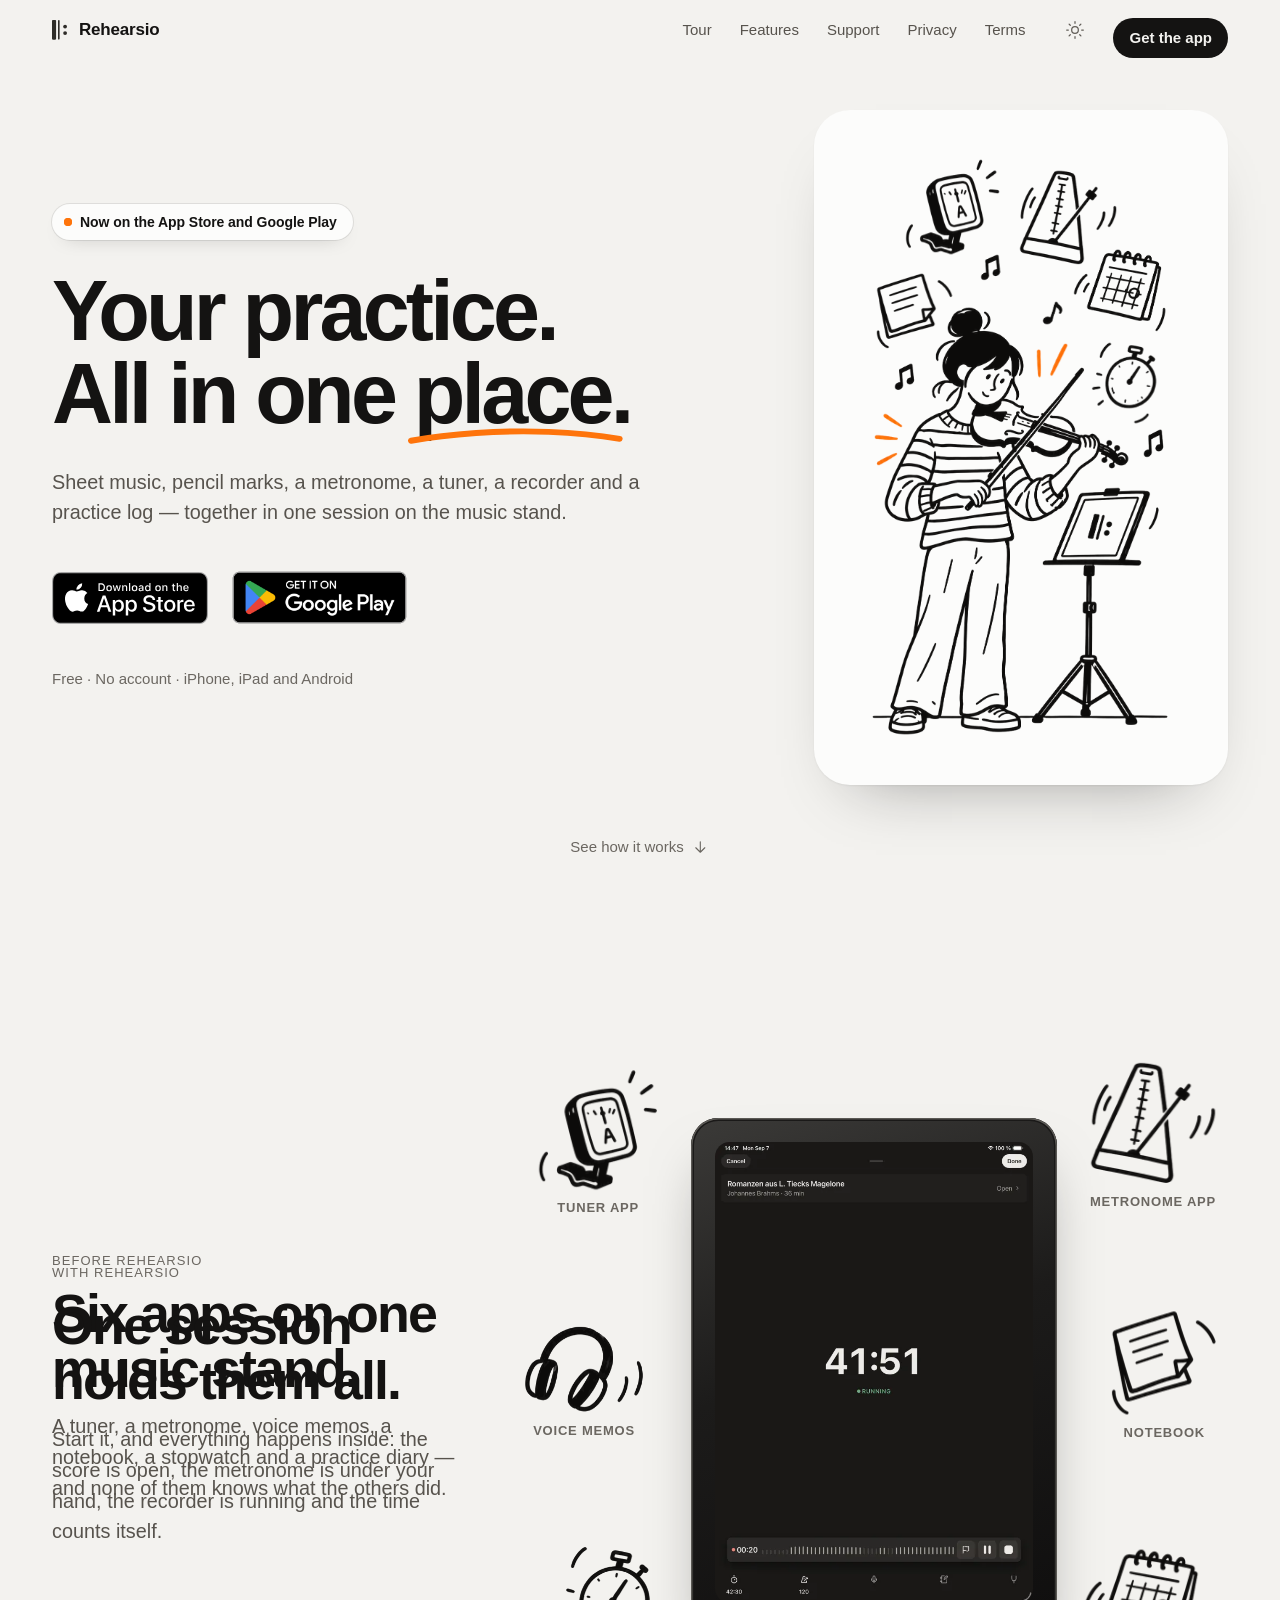
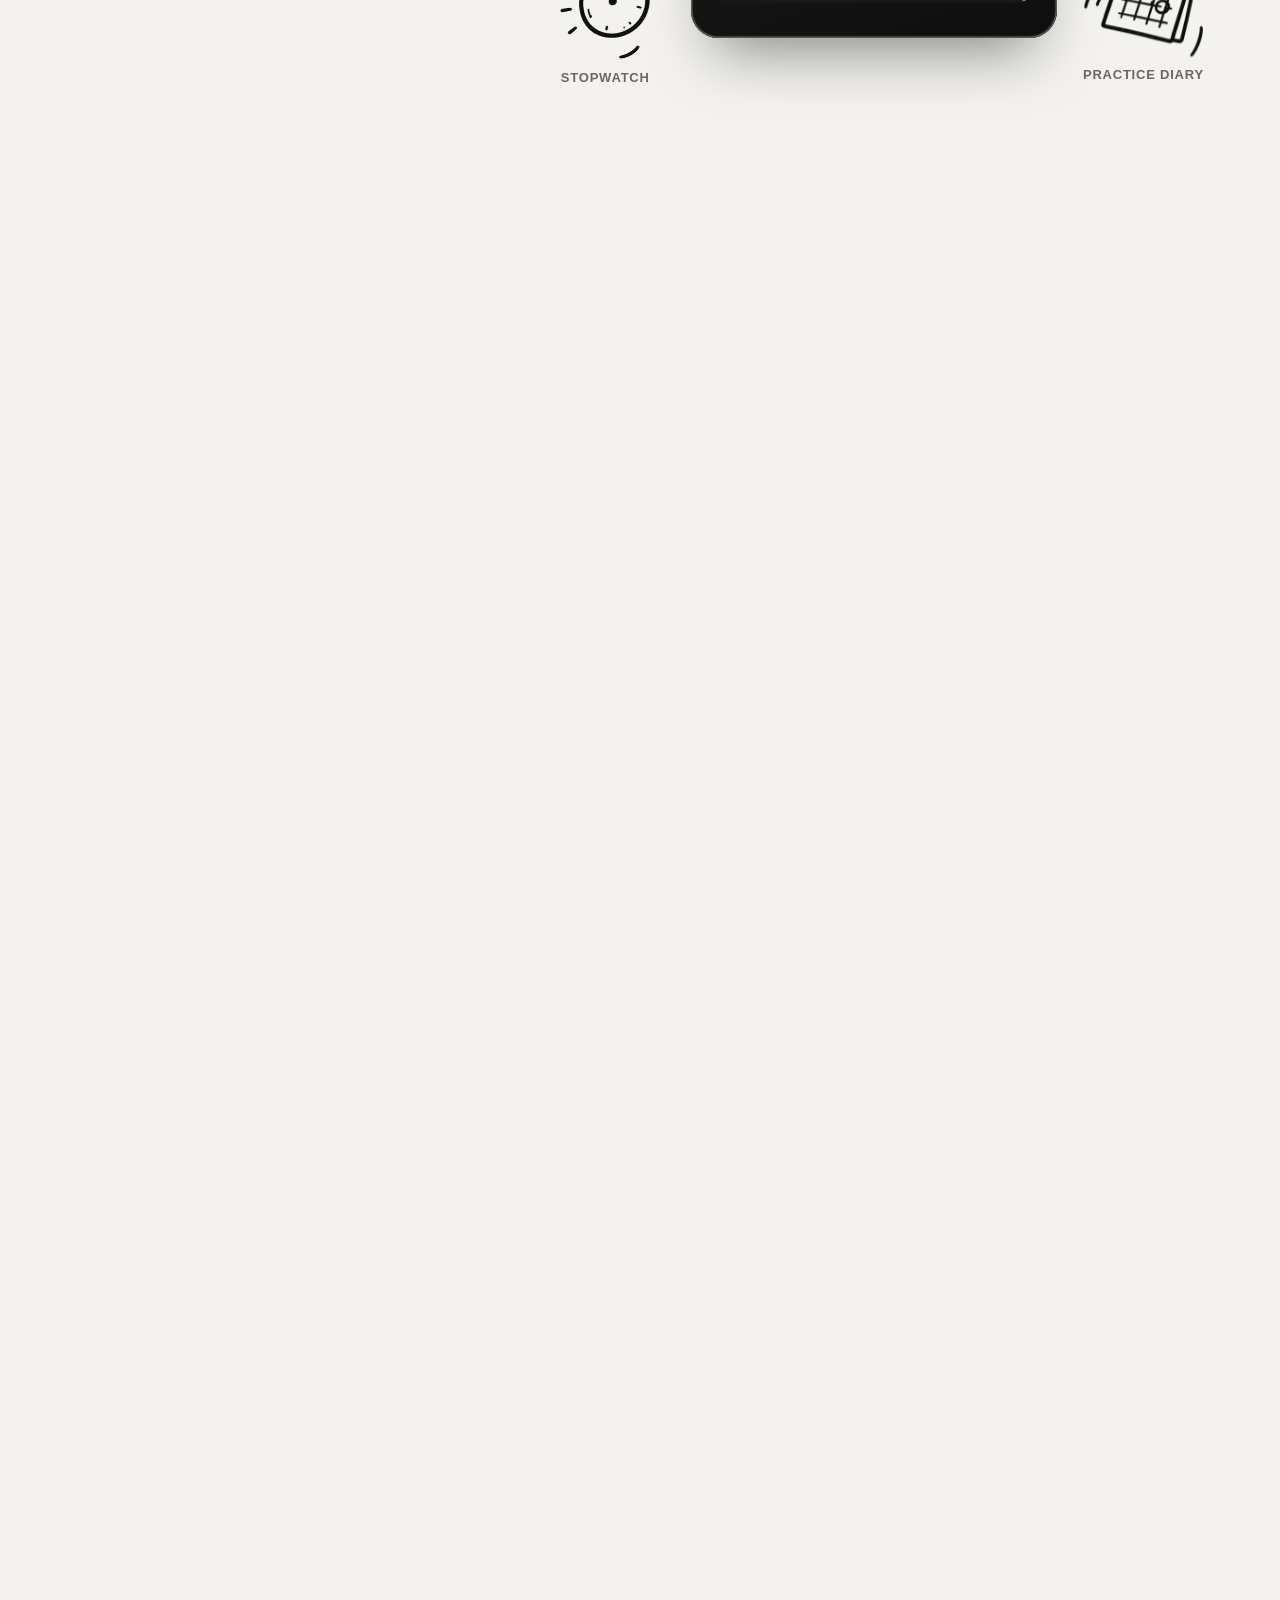
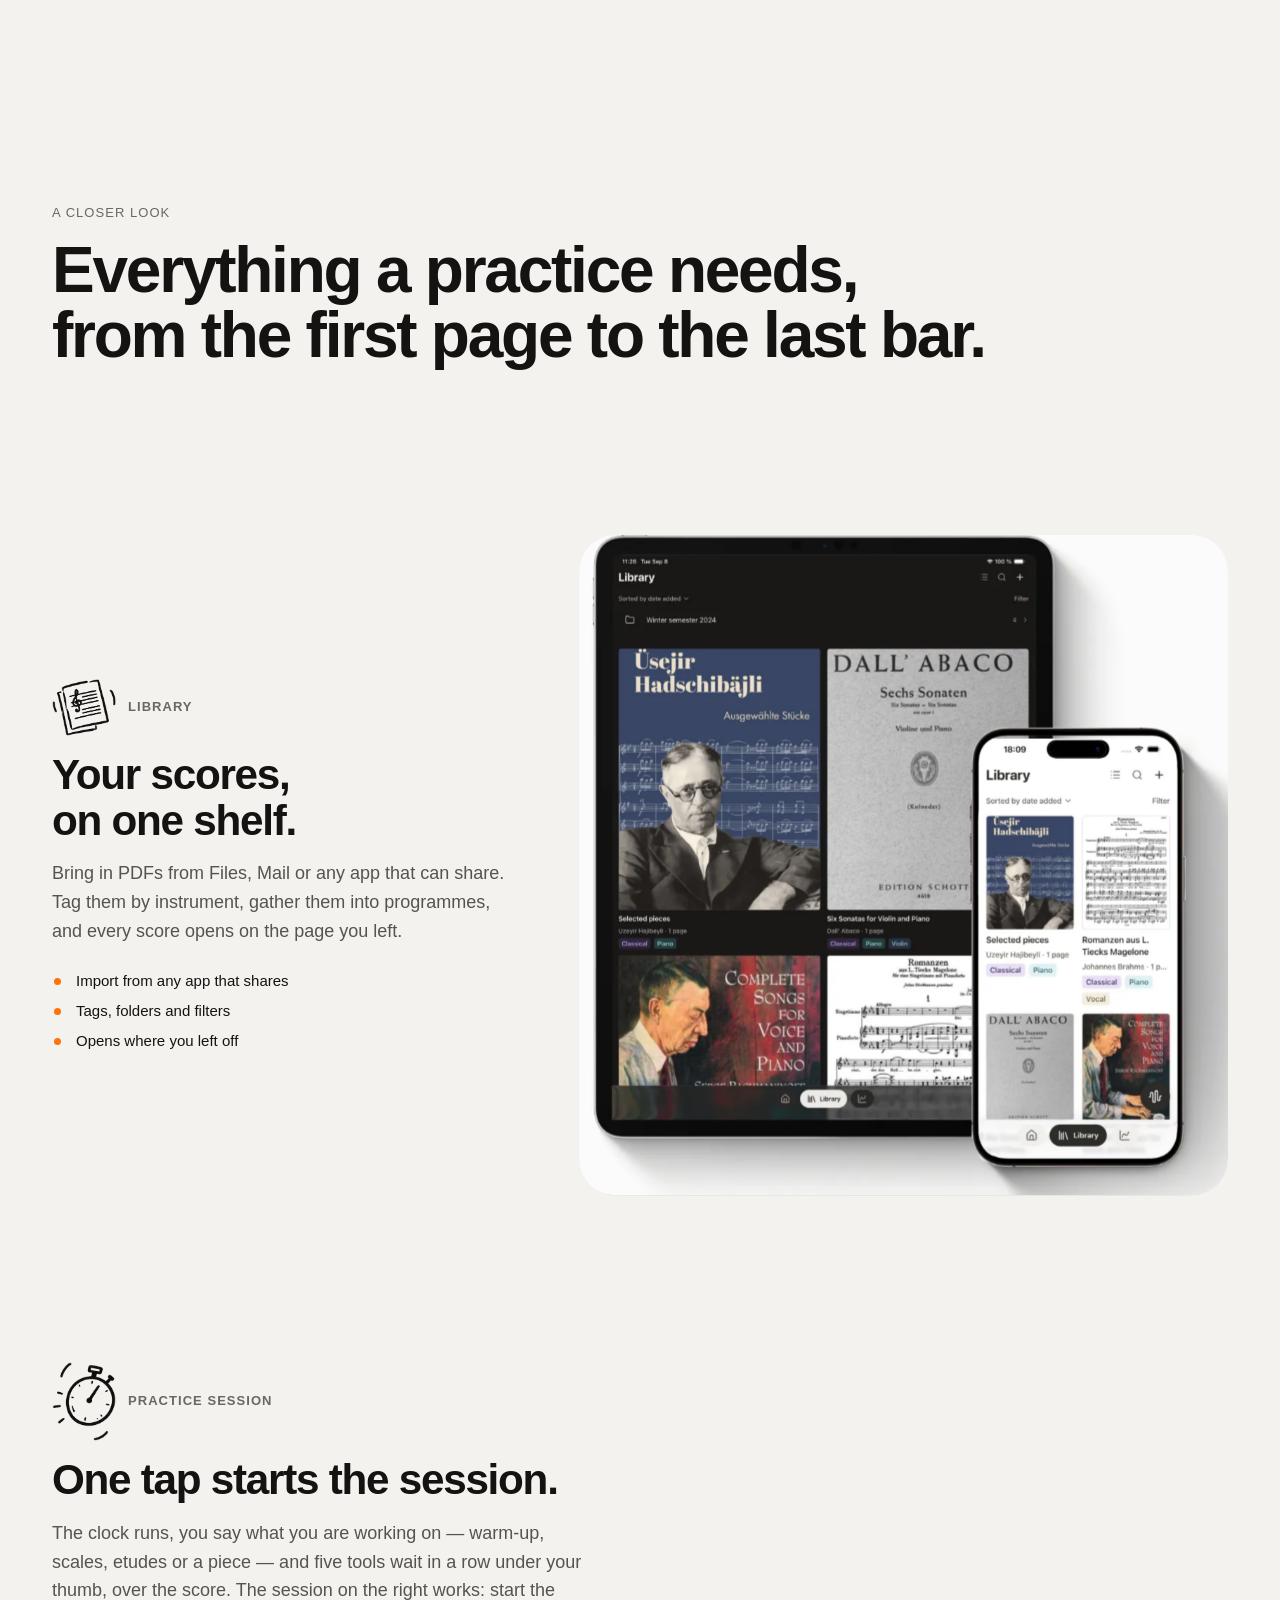
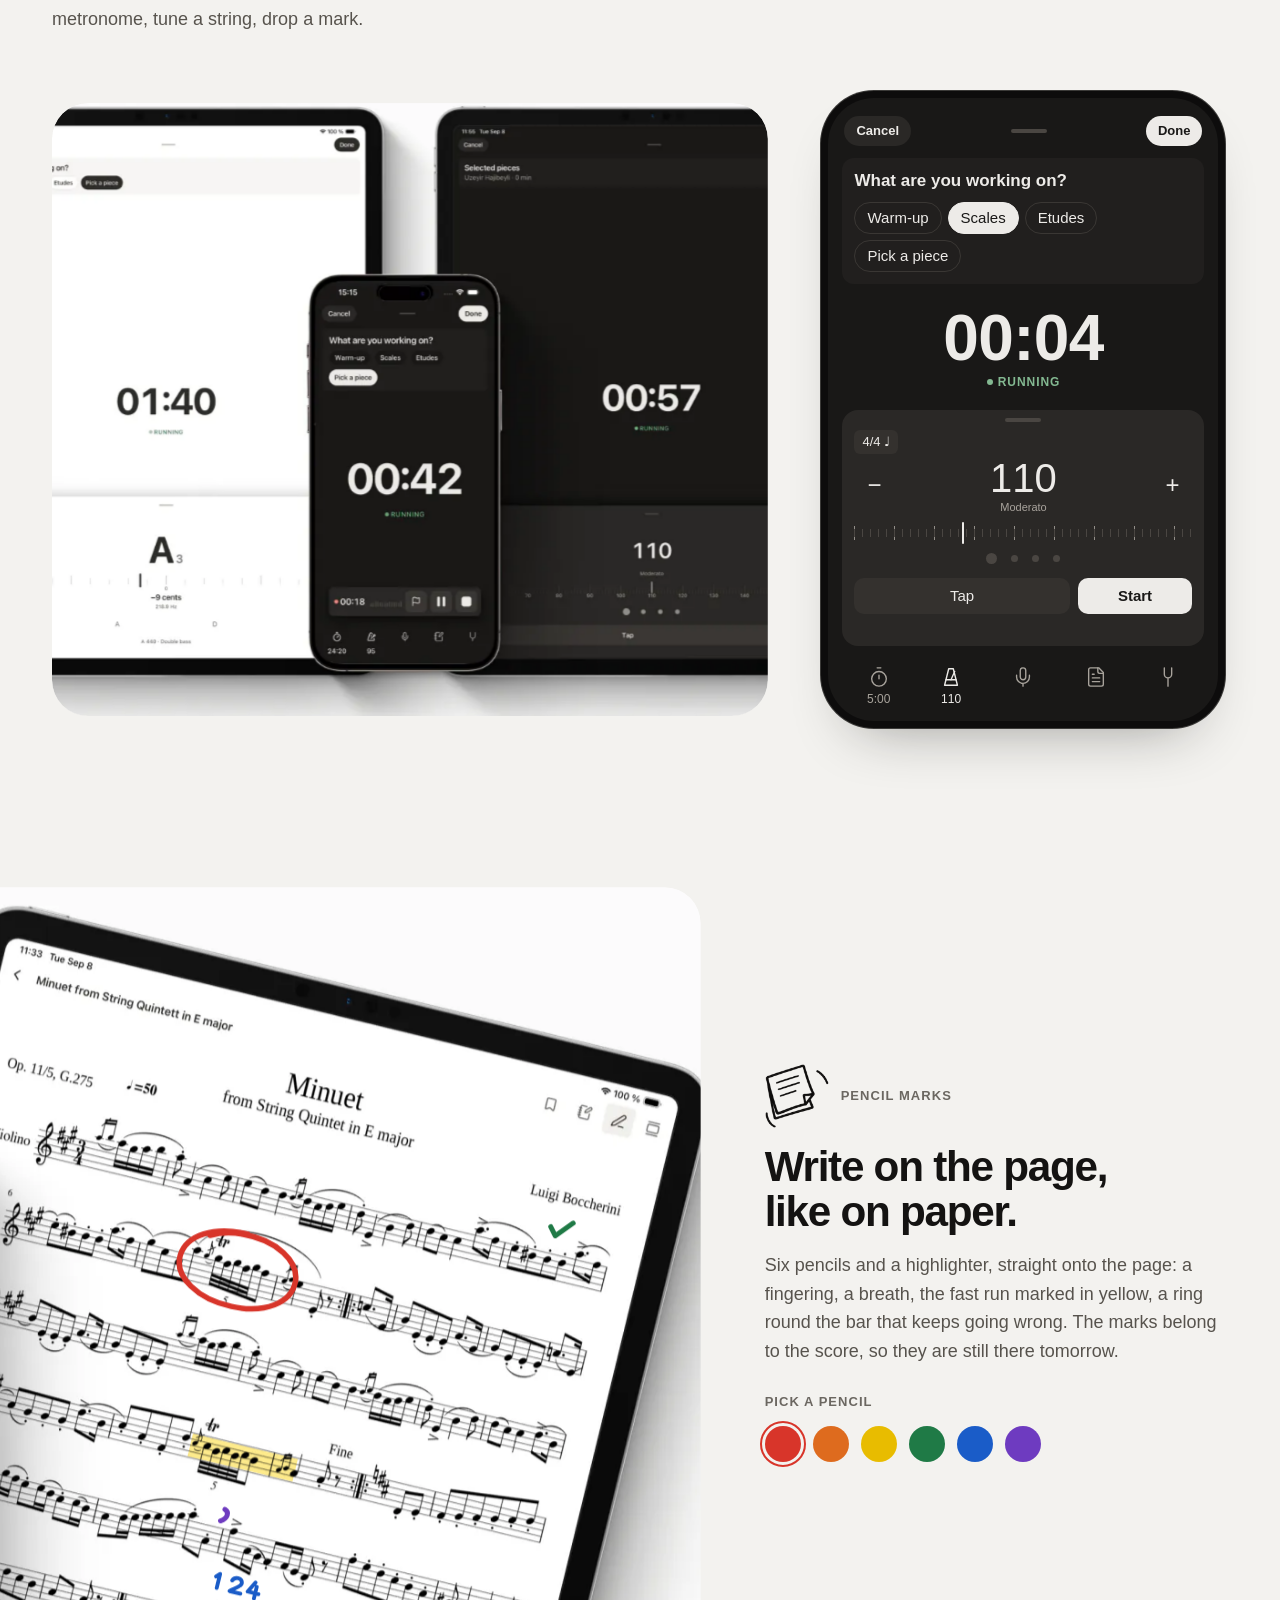
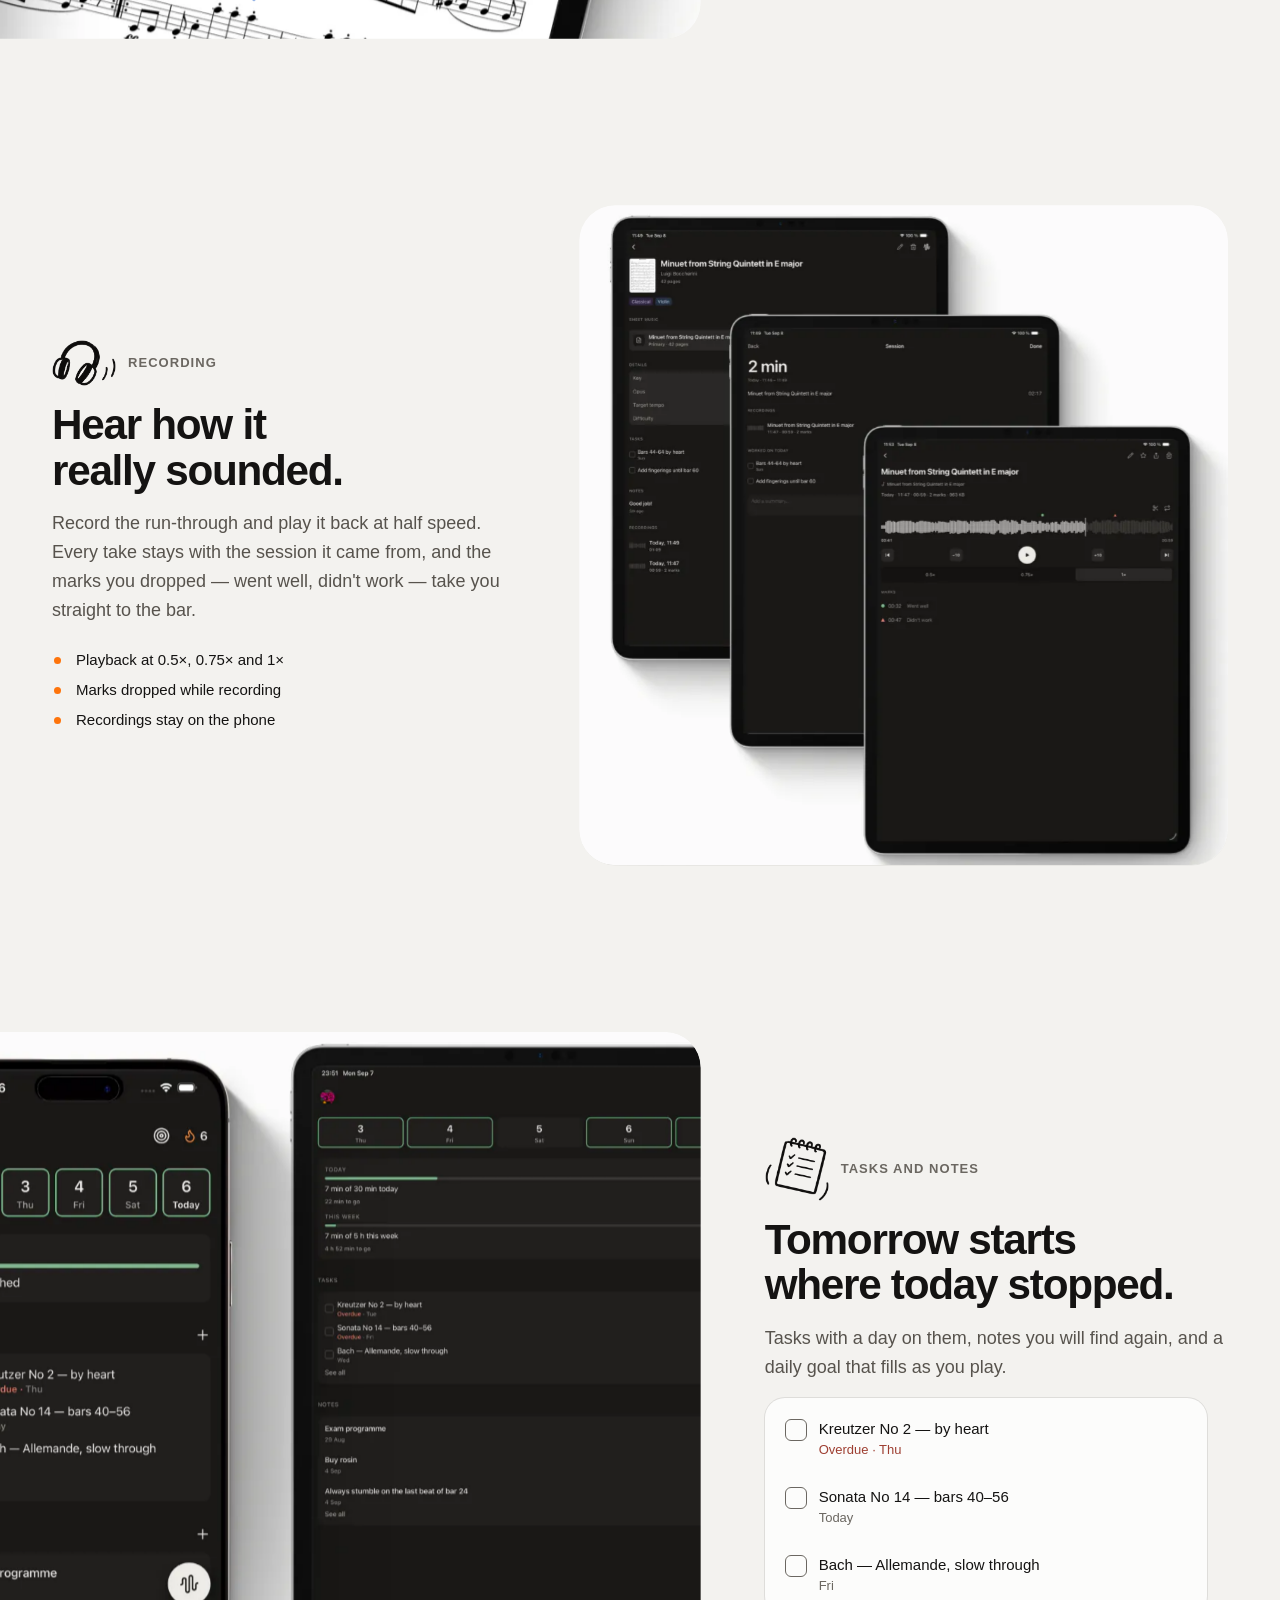
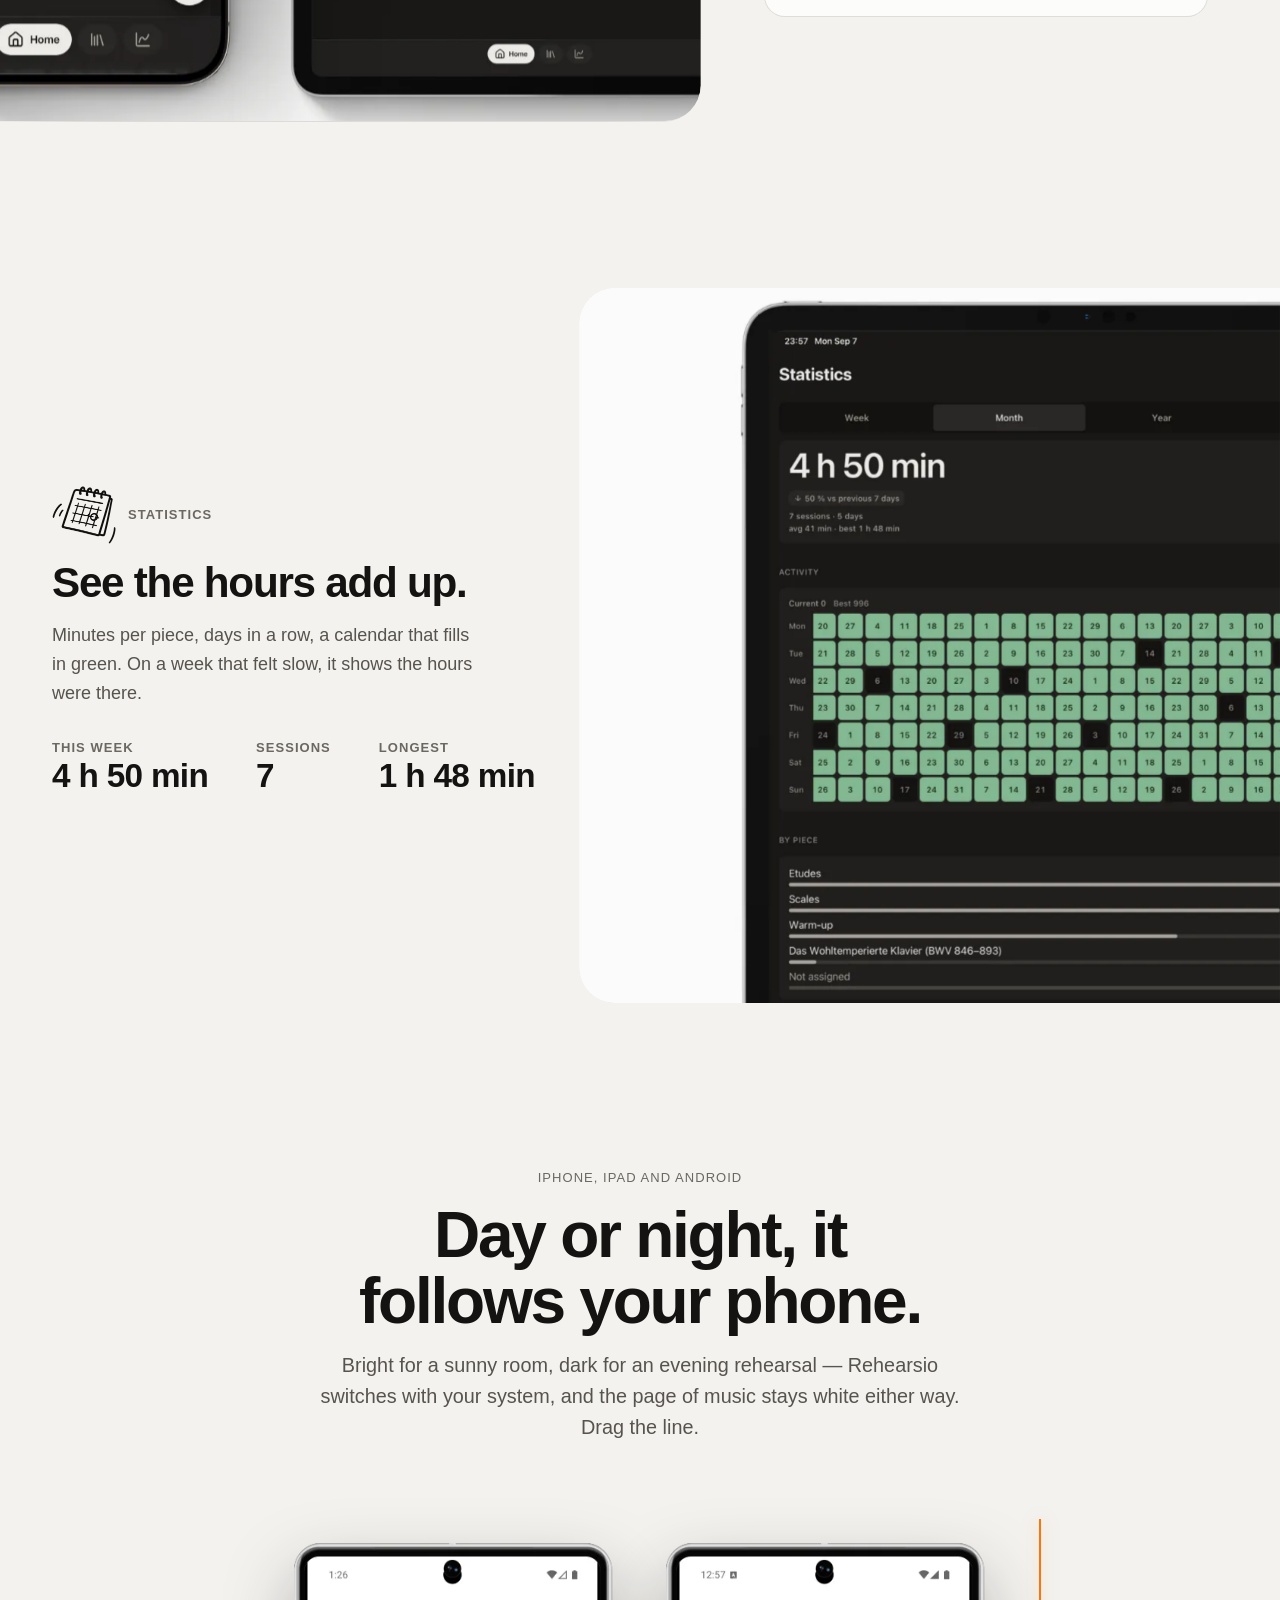
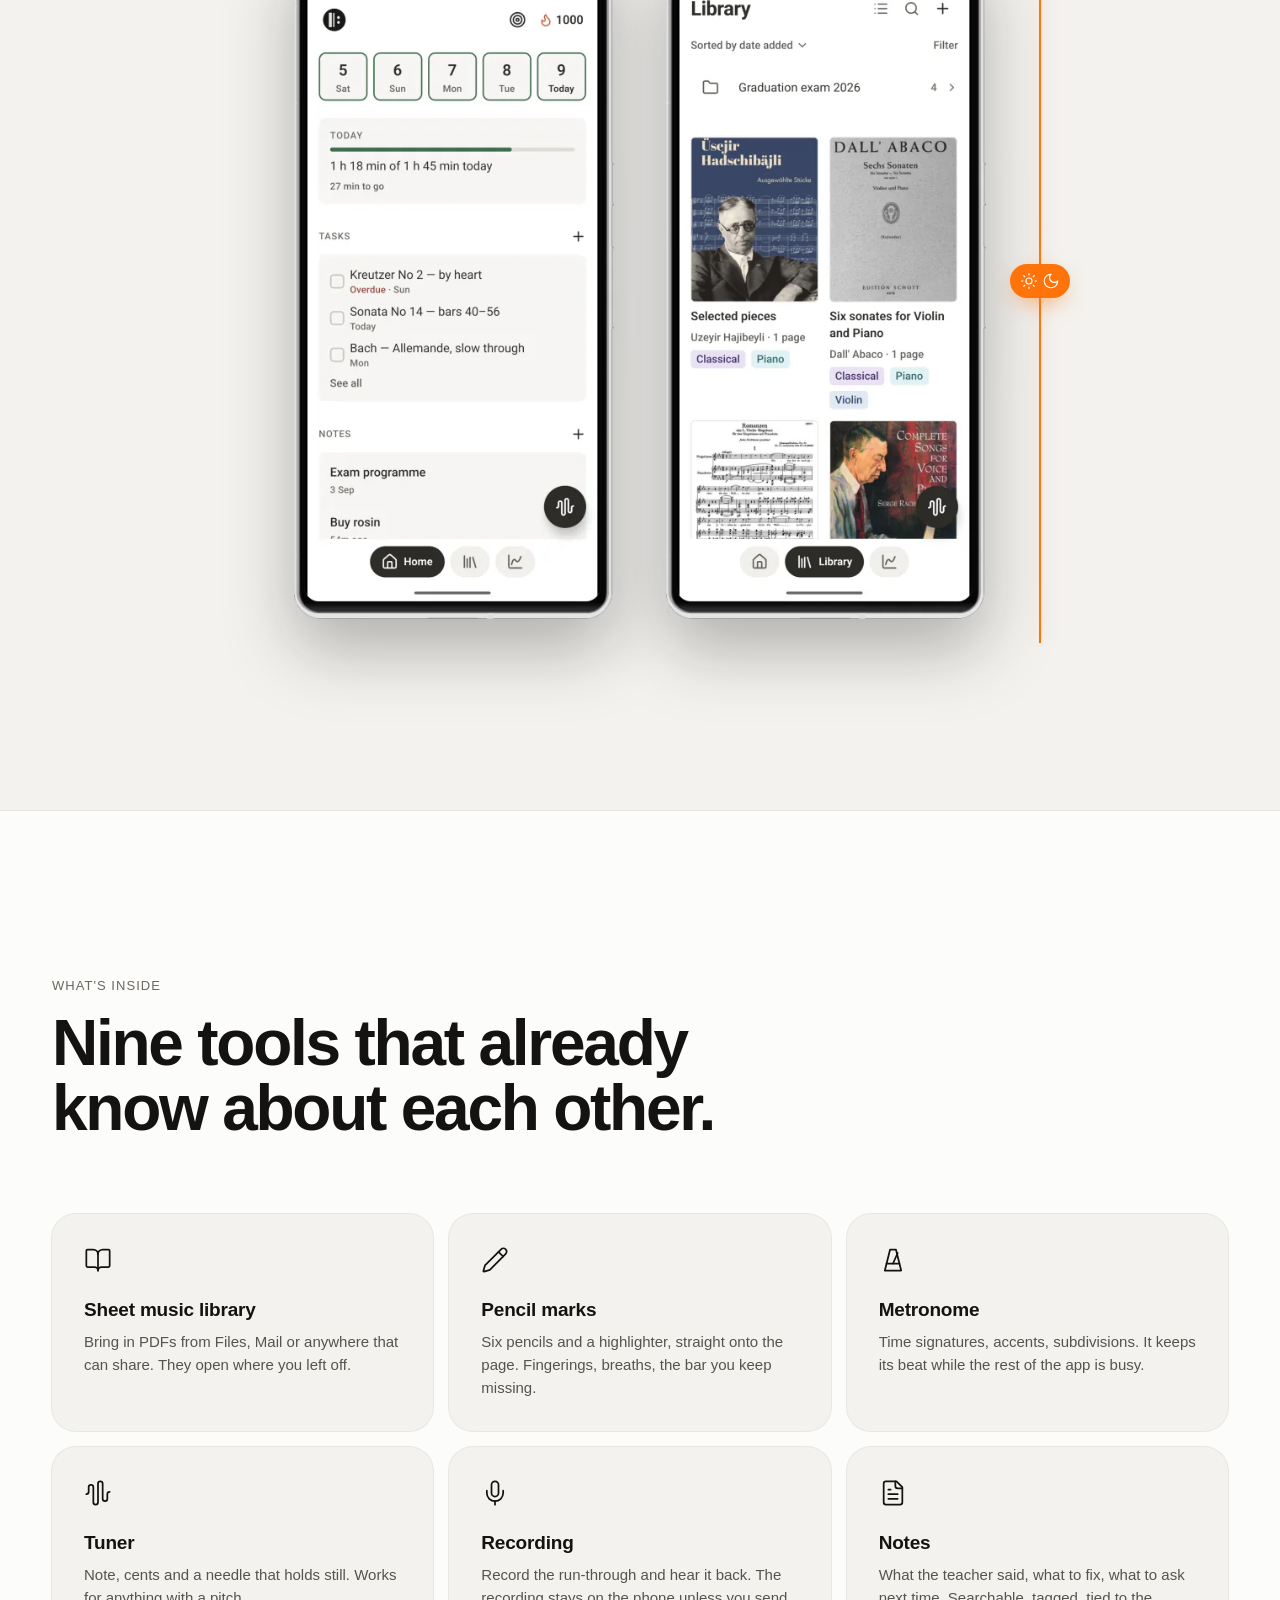
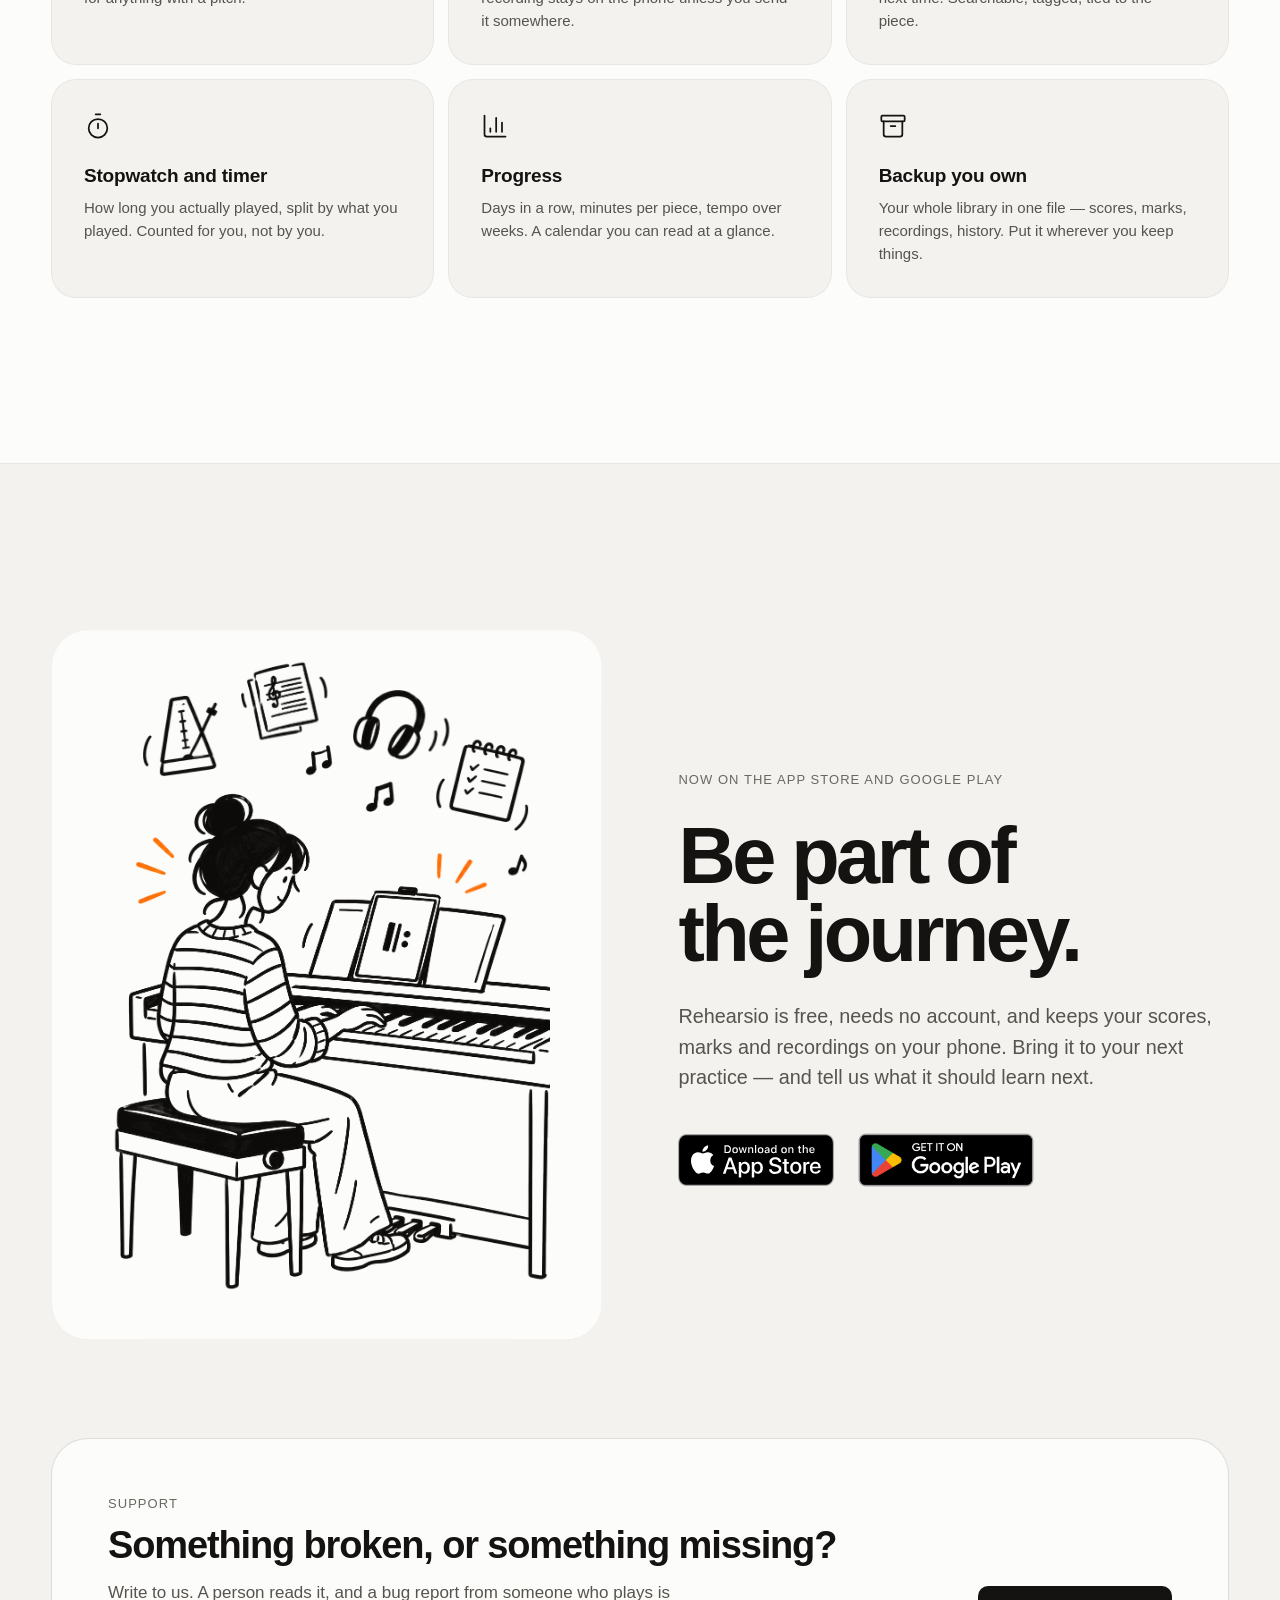
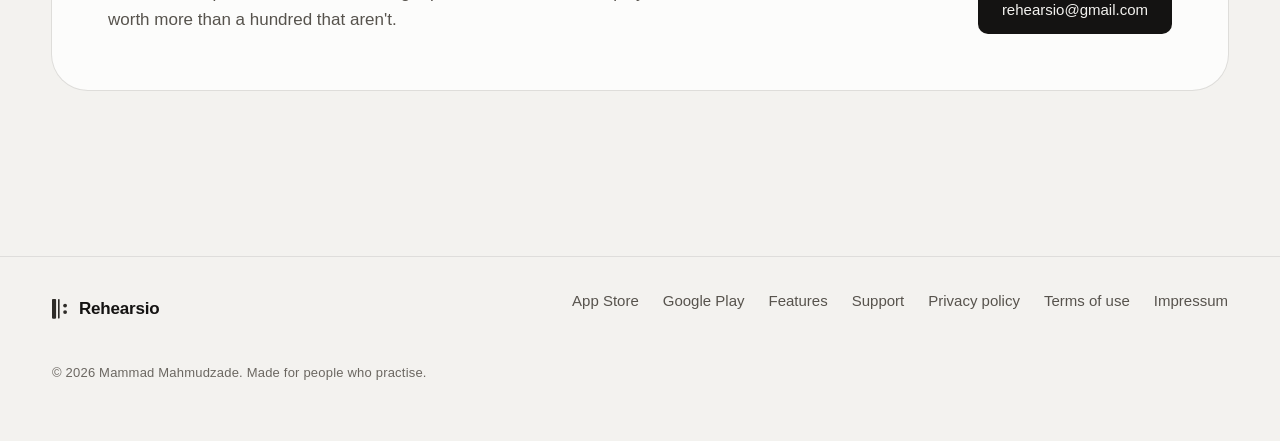
==== commit 8d95579b: "Every page links Privacy and Terms, and tells search engines what it is The front page's menu gains " ====
--- a/index.html
+++ b/index.html
@@ -31,6 +31,30 @@
     <meta property="og:image:alt" content="Rehearsio — now on the App Store and Google Play" />
     <meta name="twitter:card" content="summary_large_image" />
 
+    <!-- What a search engine reads about the app itself: a free mobile app, on
+         both stores. Shown as a richer result where the engine supports it. -->
+    <script type="application/ld+json">
+      {
+        "@context": "https://schema.org",
+        "@type": "MobileApplication",
+        "name": "Rehearsio",
+        "alternateName": "Rehearsio: Music practice tool",
+        "url": "https://rehearsio.com/",
+        "description": "A practice app for musicians: sheet music, pencil marks, a metronome, a tuner, a recorder and a practice log, together in one session.",
+        "applicationCategory": "MusicApplication",
+        "operatingSystem": "iOS, iPadOS, Android",
+        "image": "https://rehearsio.com/assets/og.jpg",
+        "offers": { "@type": "Offer", "price": "0", "priceCurrency": "EUR" },
+        "installUrl": [
+          "https://apps.apple.com/app/rehearsio/id6809843721",
+          "https://play.google.com/store/apps/details?id=com.rehearsio.app"
+        ],
+        "sameAs": [
+          "https://apps.apple.com/app/rehearsio/id6809843721",
+          "https://play.google.com/store/apps/details?id=com.rehearsio.app"
+        ]
+      }
+    </script>
     <link rel="icon" href="assets/favicon.svg" type="image/svg+xml" />
     <link rel="stylesheet" href="styles.css" />
     <link rel="stylesheet" href="home.css" />
@@ -73,6 +97,8 @@
           <a class="nav__link nav__link--wide" href="#tour">Tour</a>
           <a class="nav__link nav__link--wide" href="#features">Features</a>
           <a class="nav__link nav__link--wide" href="#support">Support</a>
+          <a class="nav__link nav__link--wide" href="privacy.html">Privacy</a>
+          <a class="nav__link nav__link--wide" href="terms.html">Terms</a>
         </nav>
 
         <button class="theme-toggle" type="button" data-theme-toggle aria-label="Switch theme">
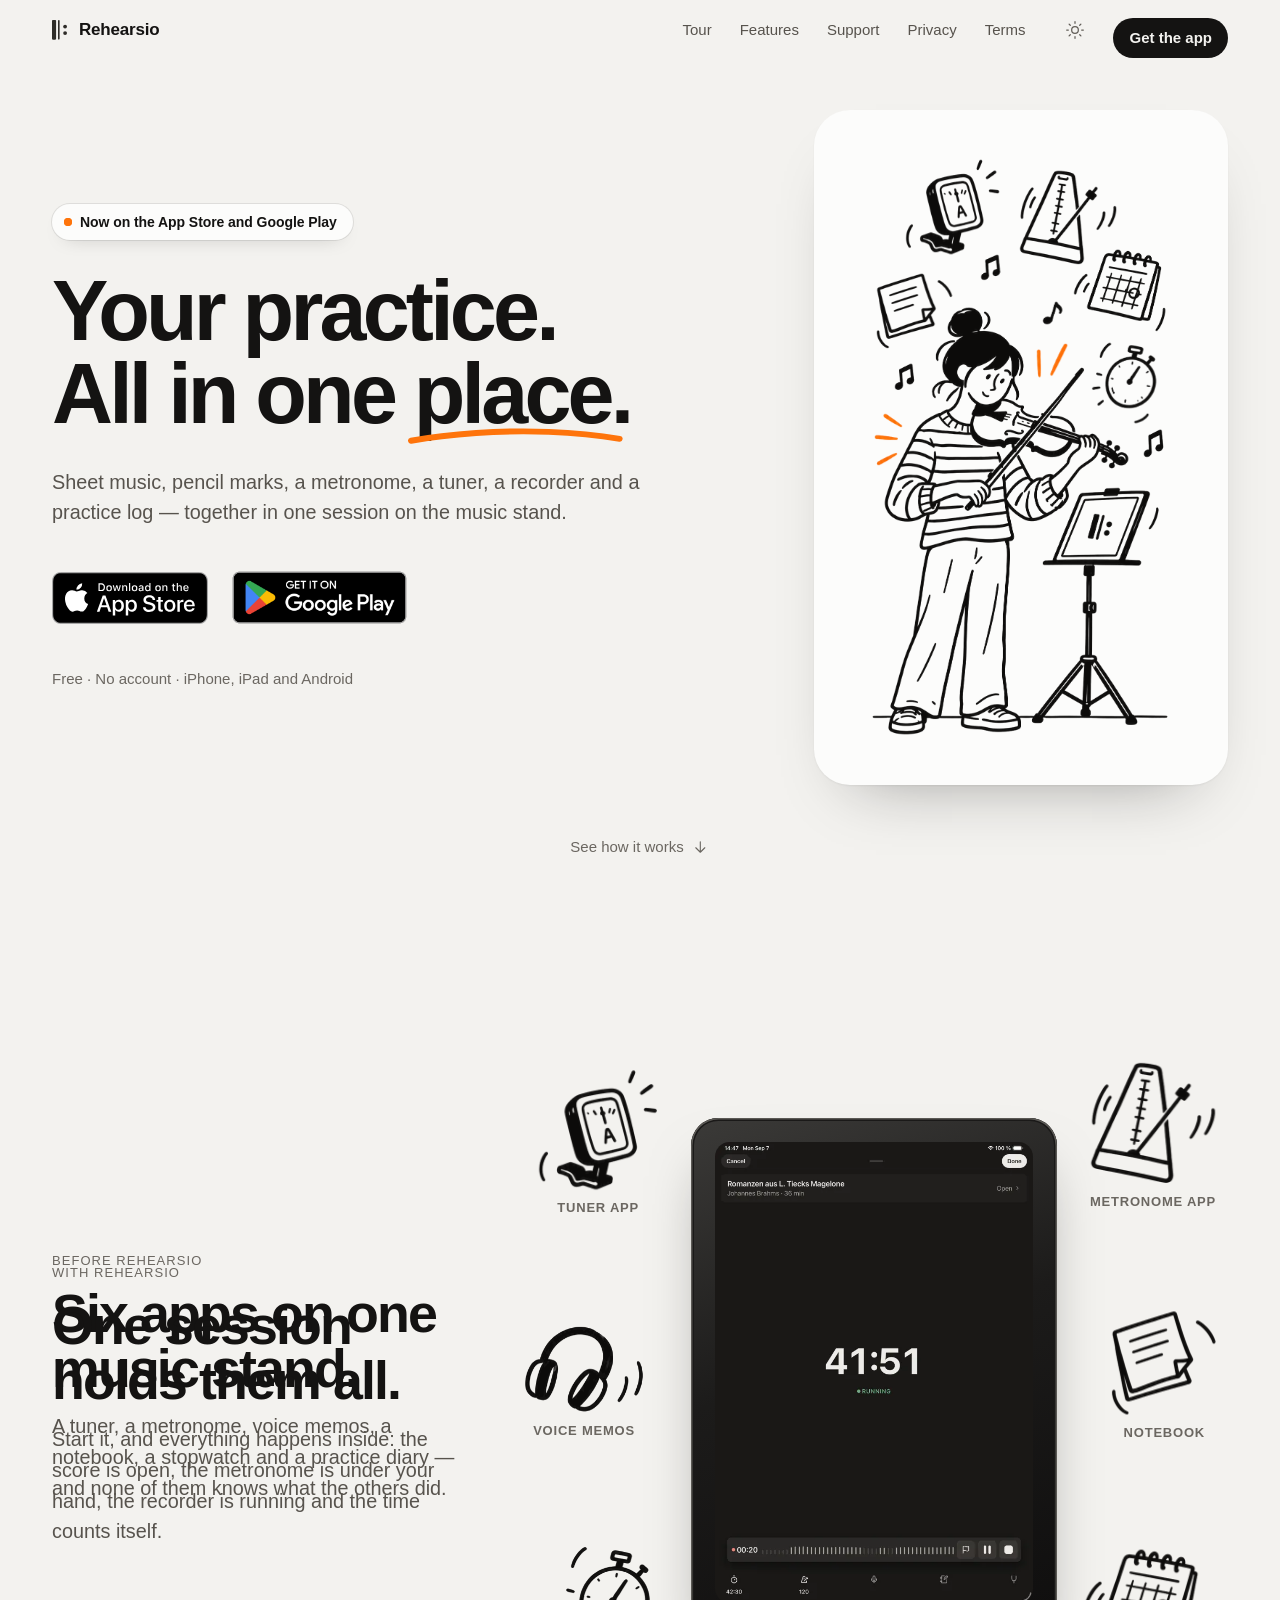
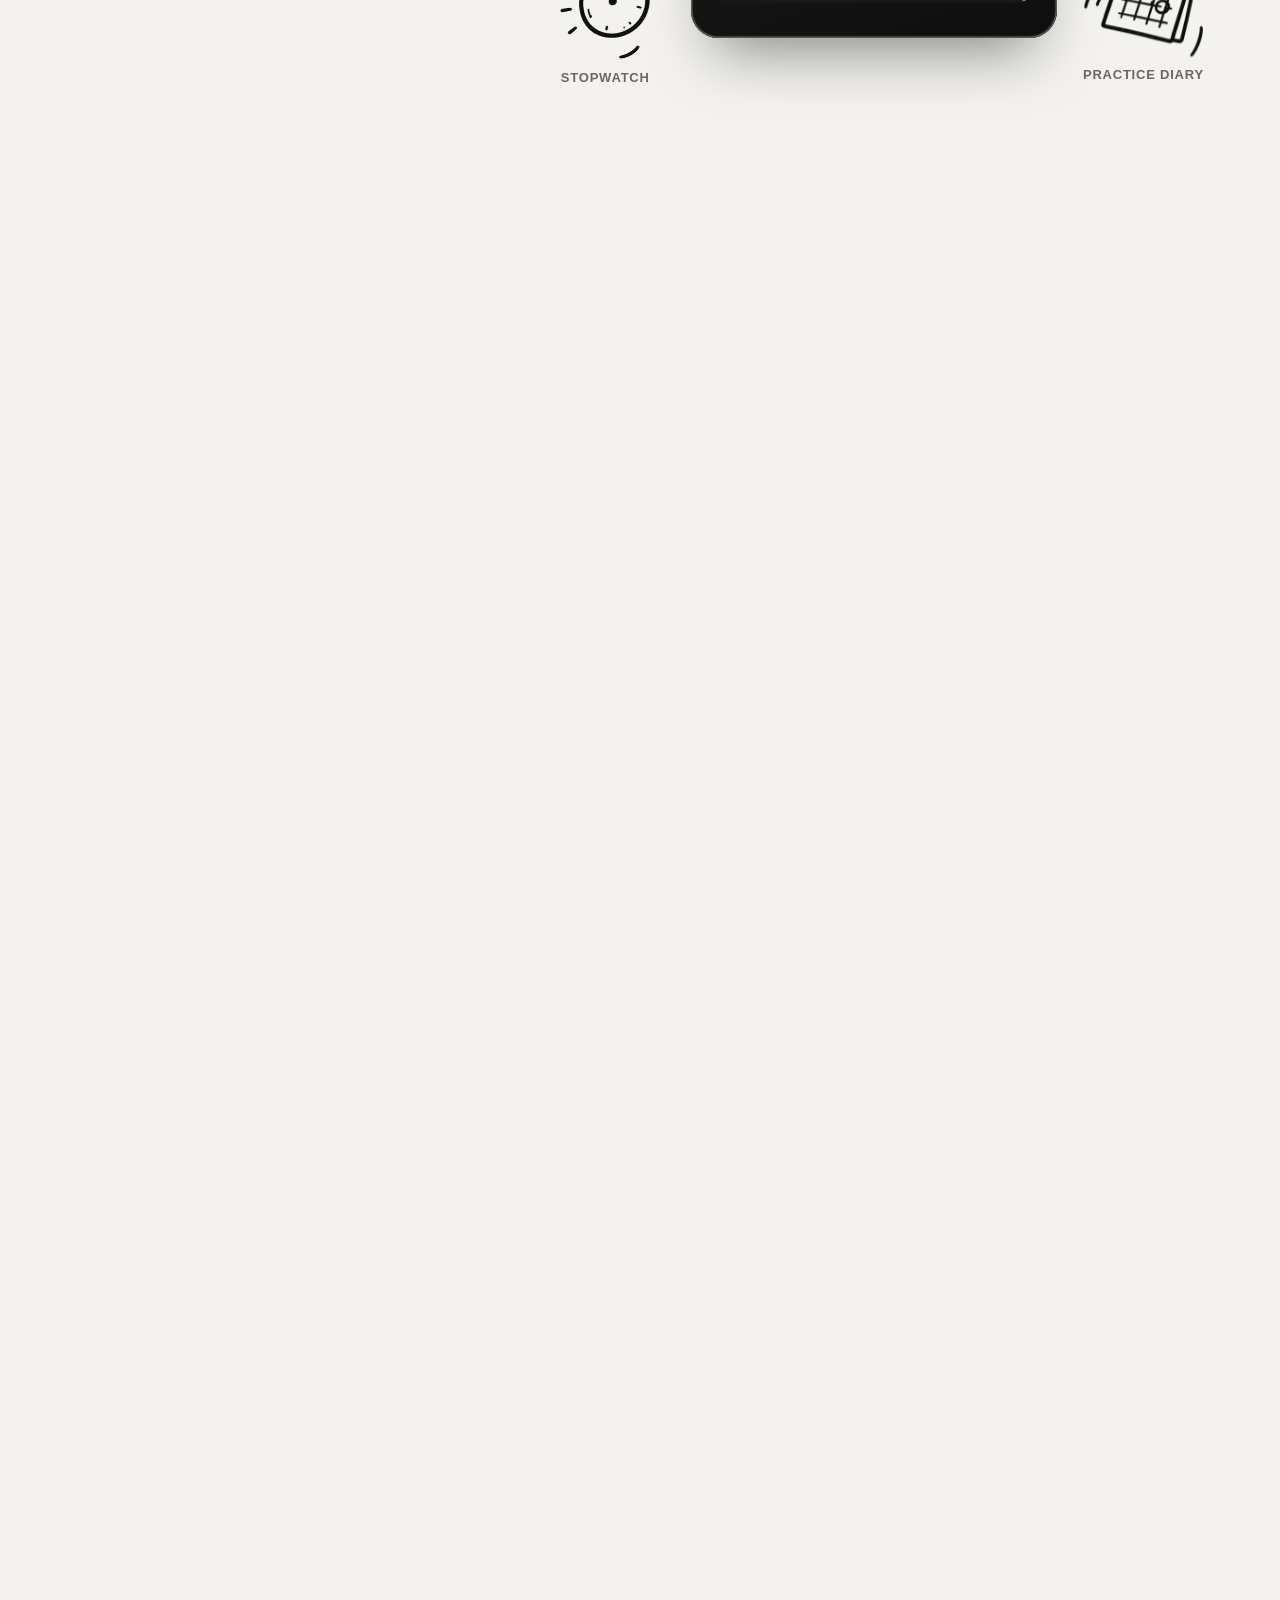
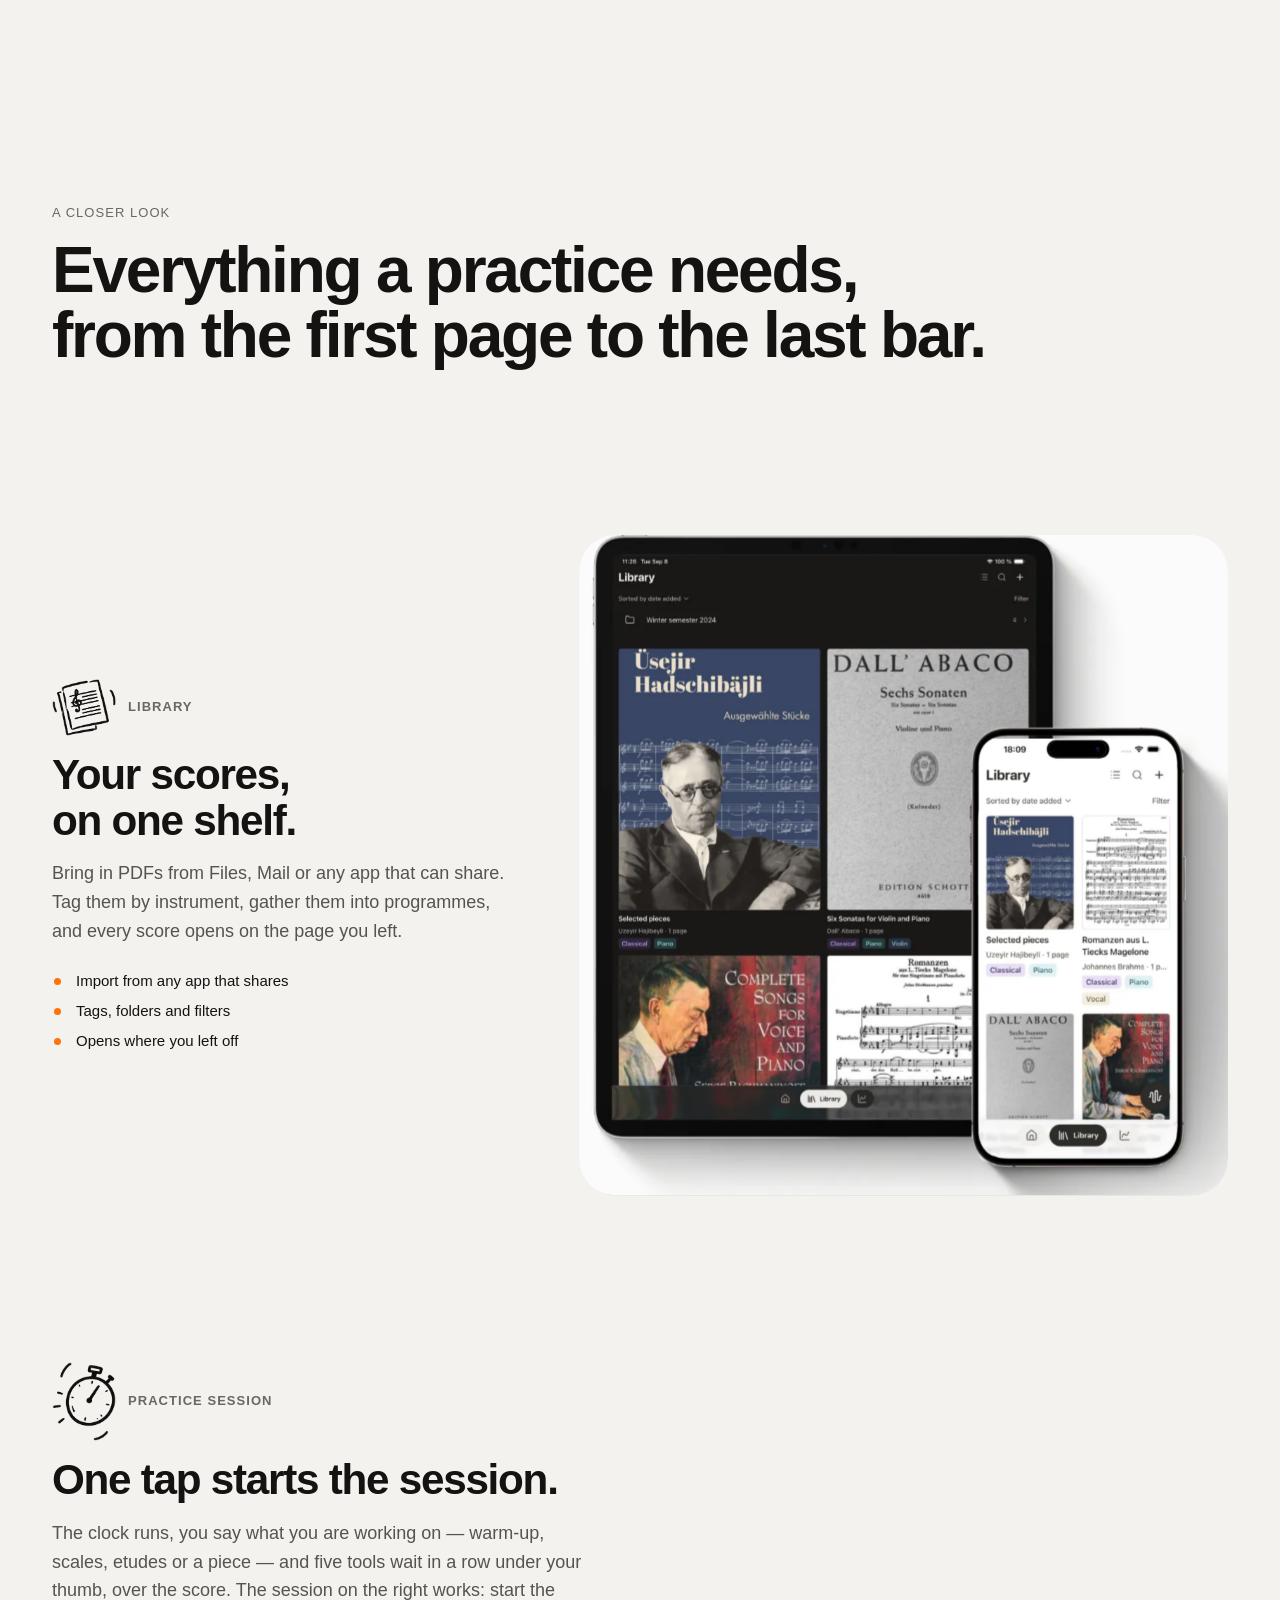
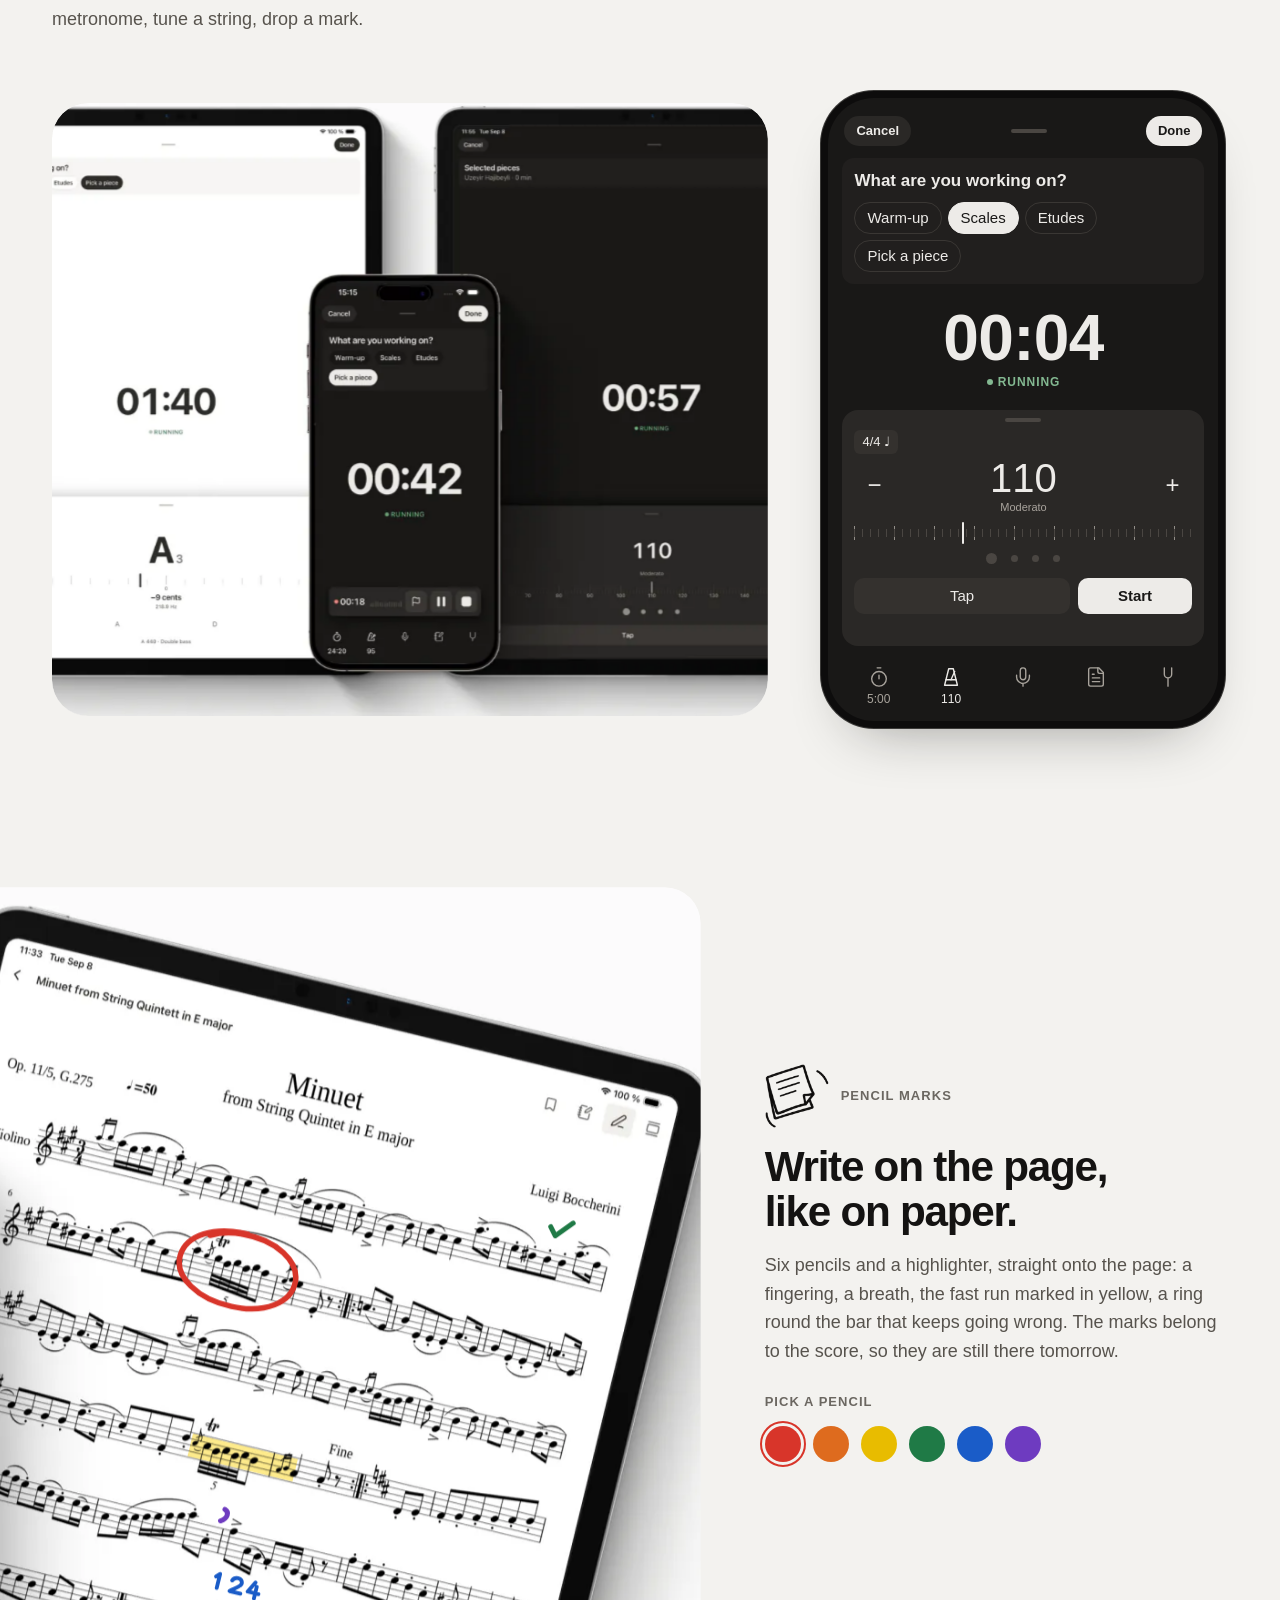
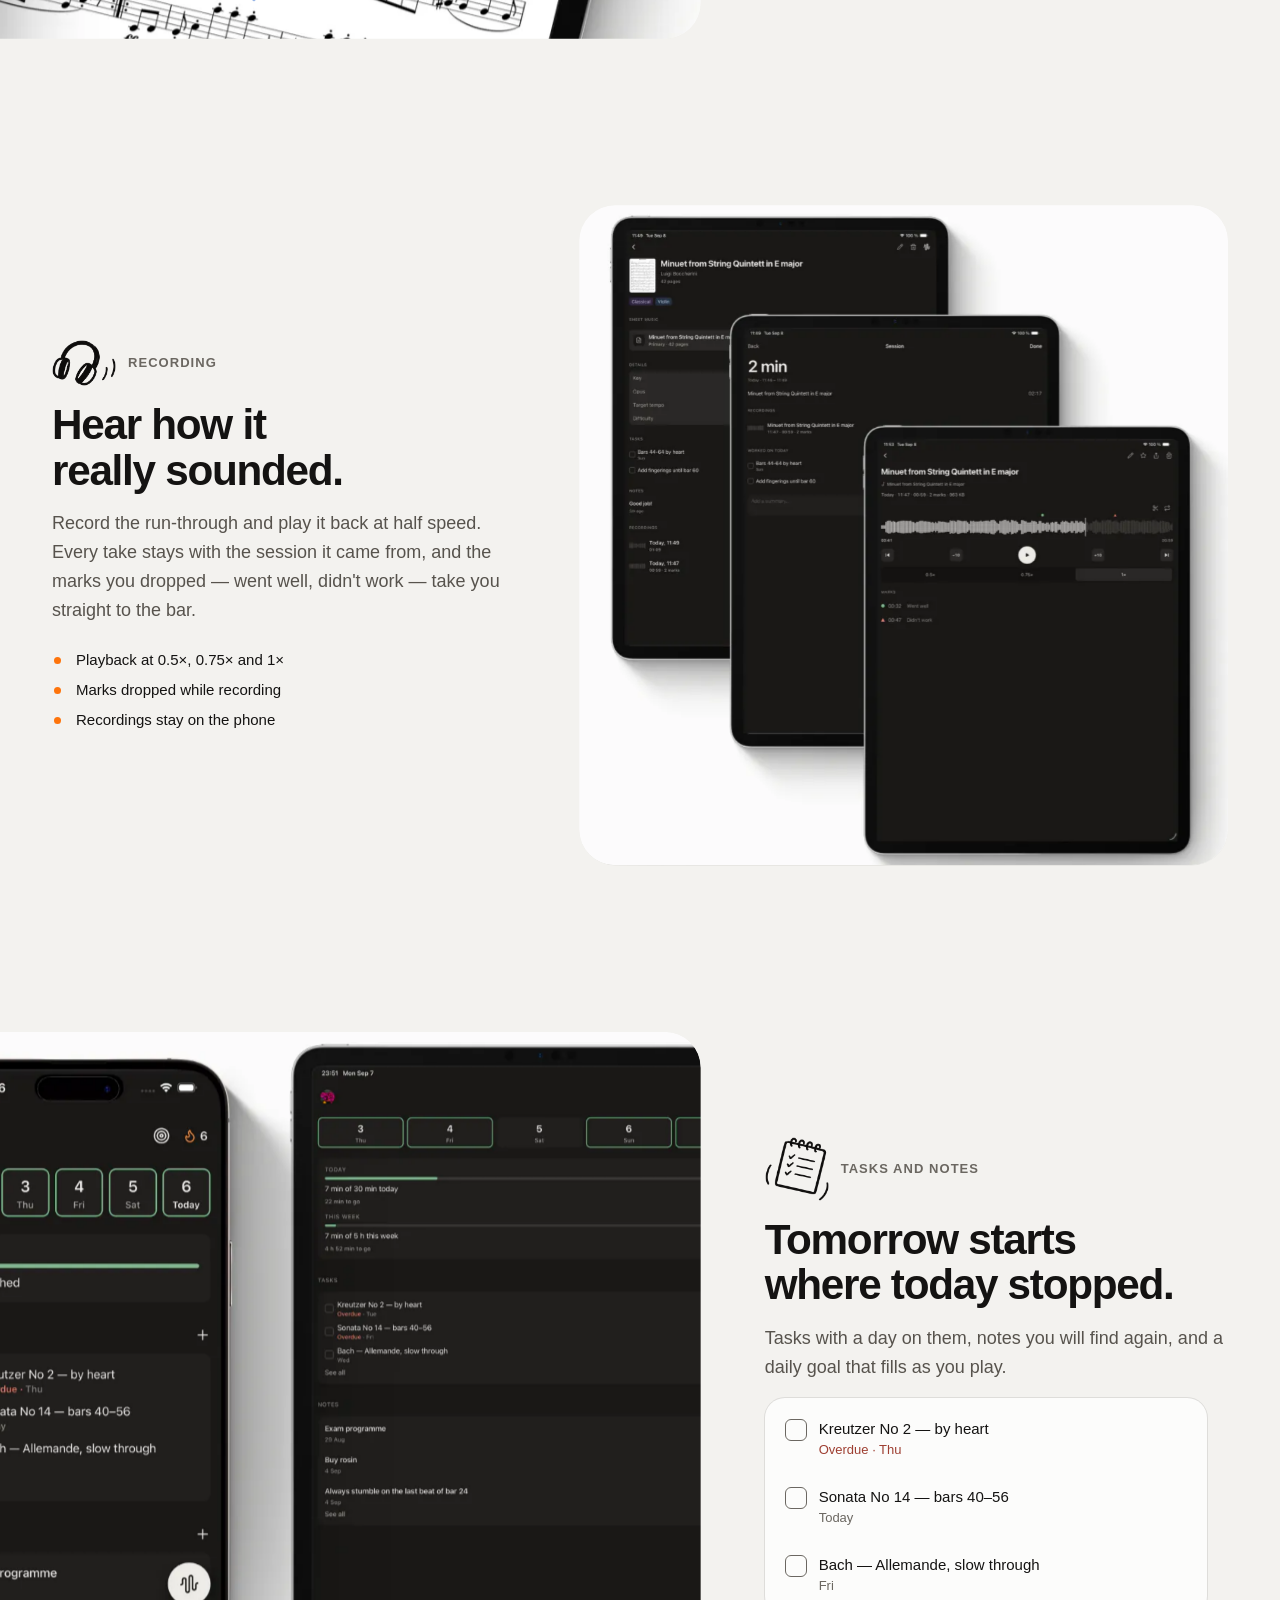
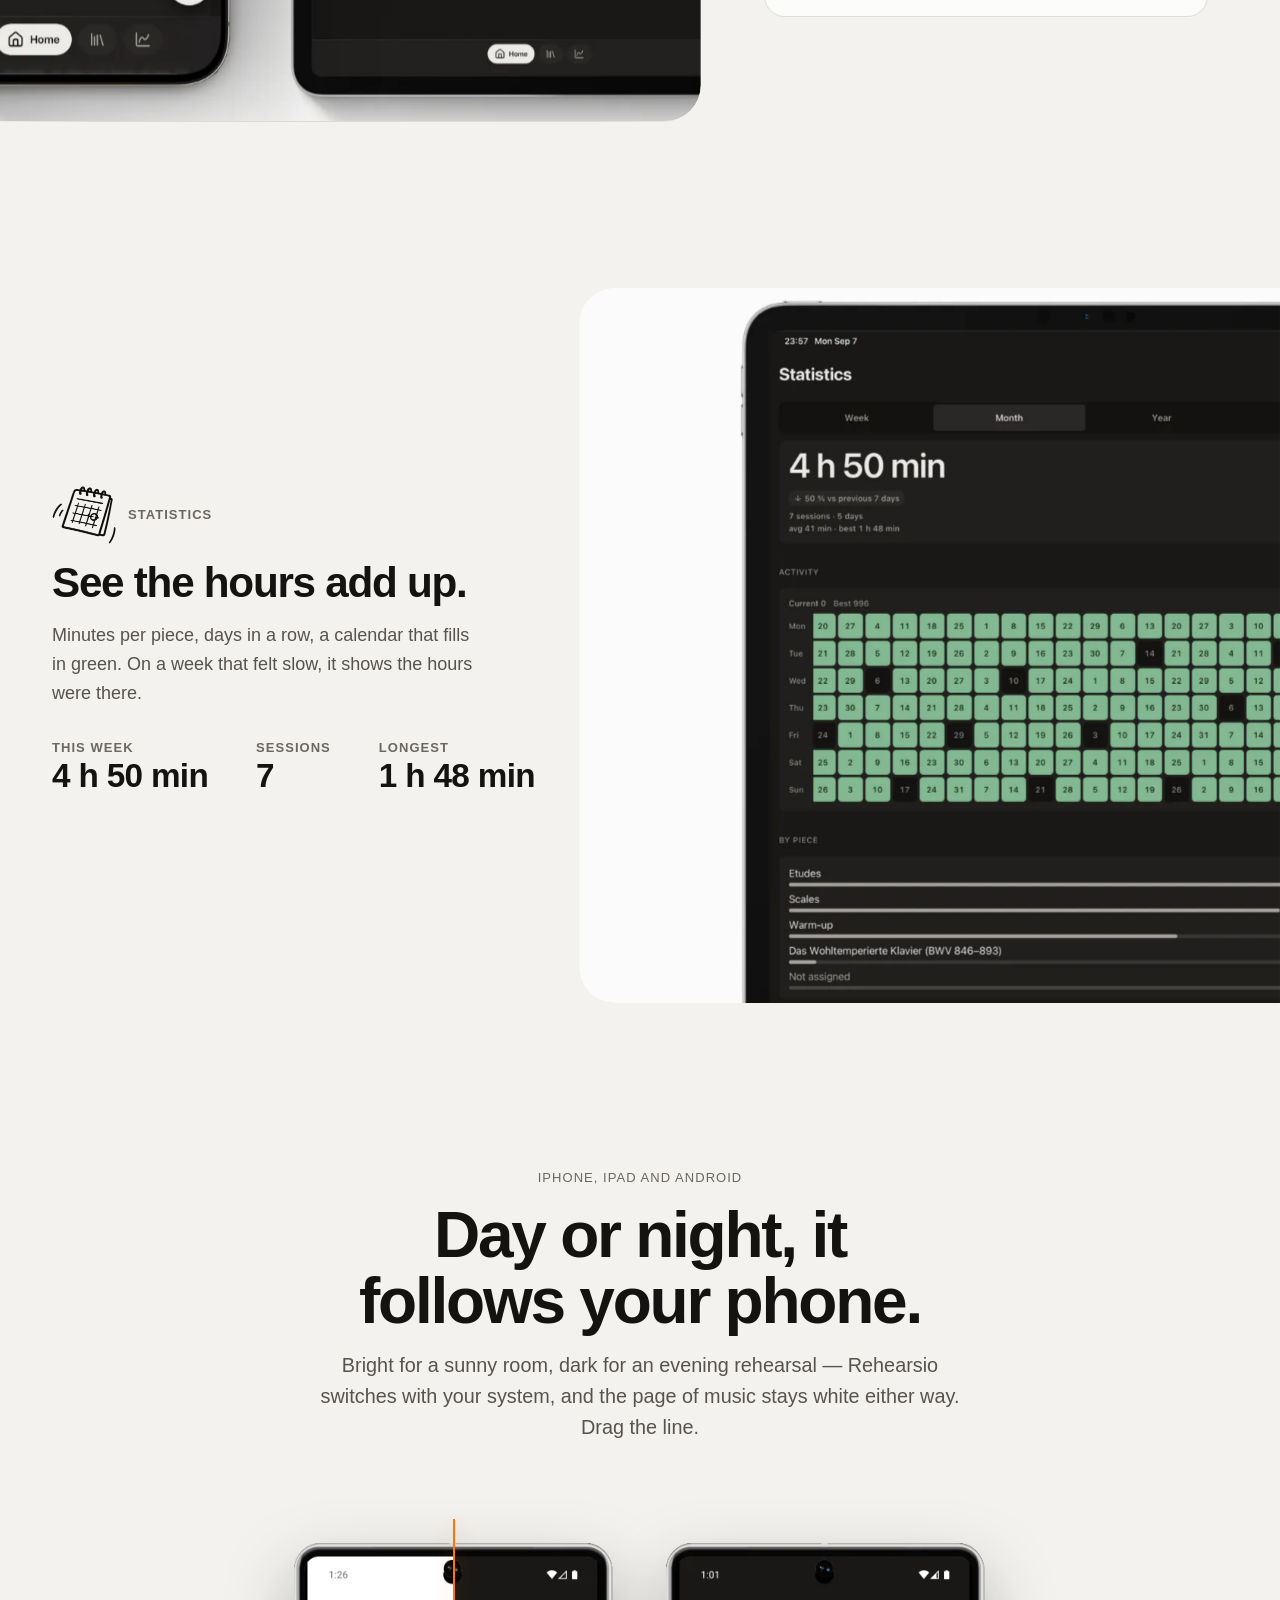
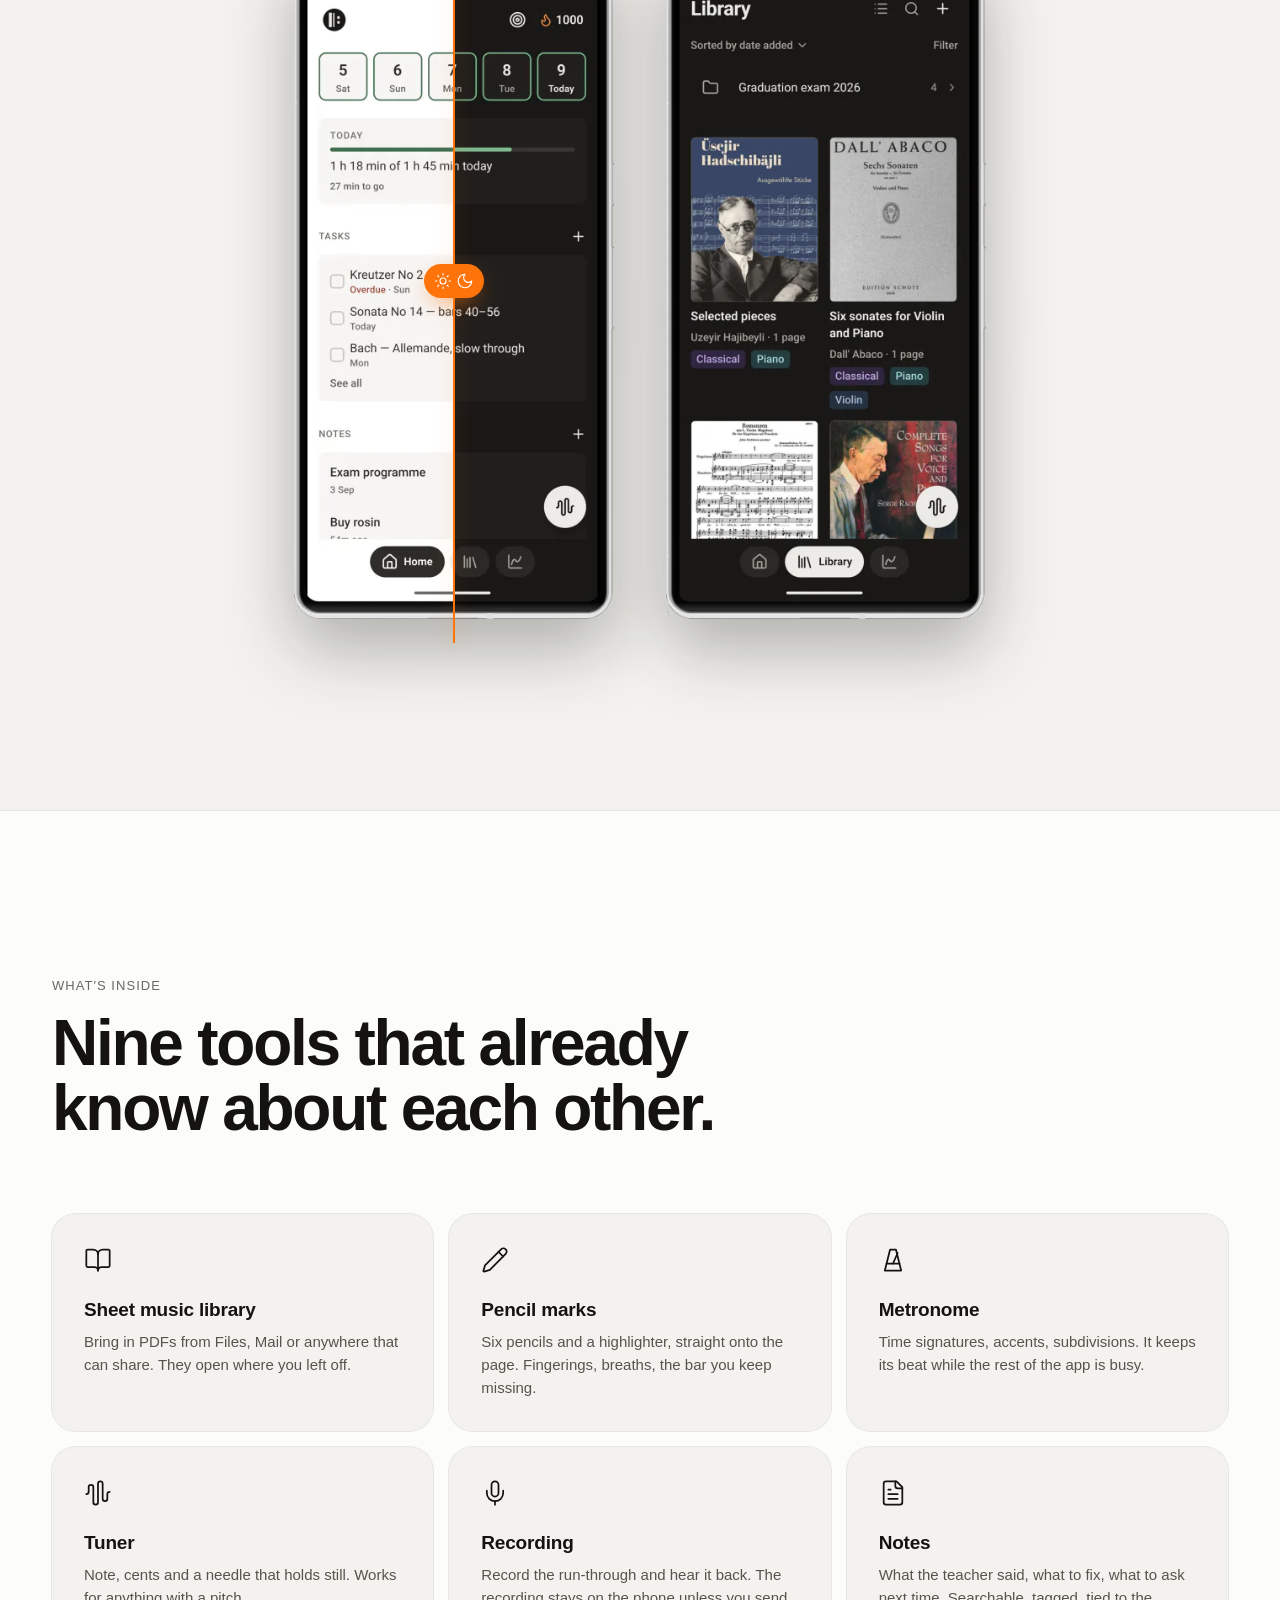
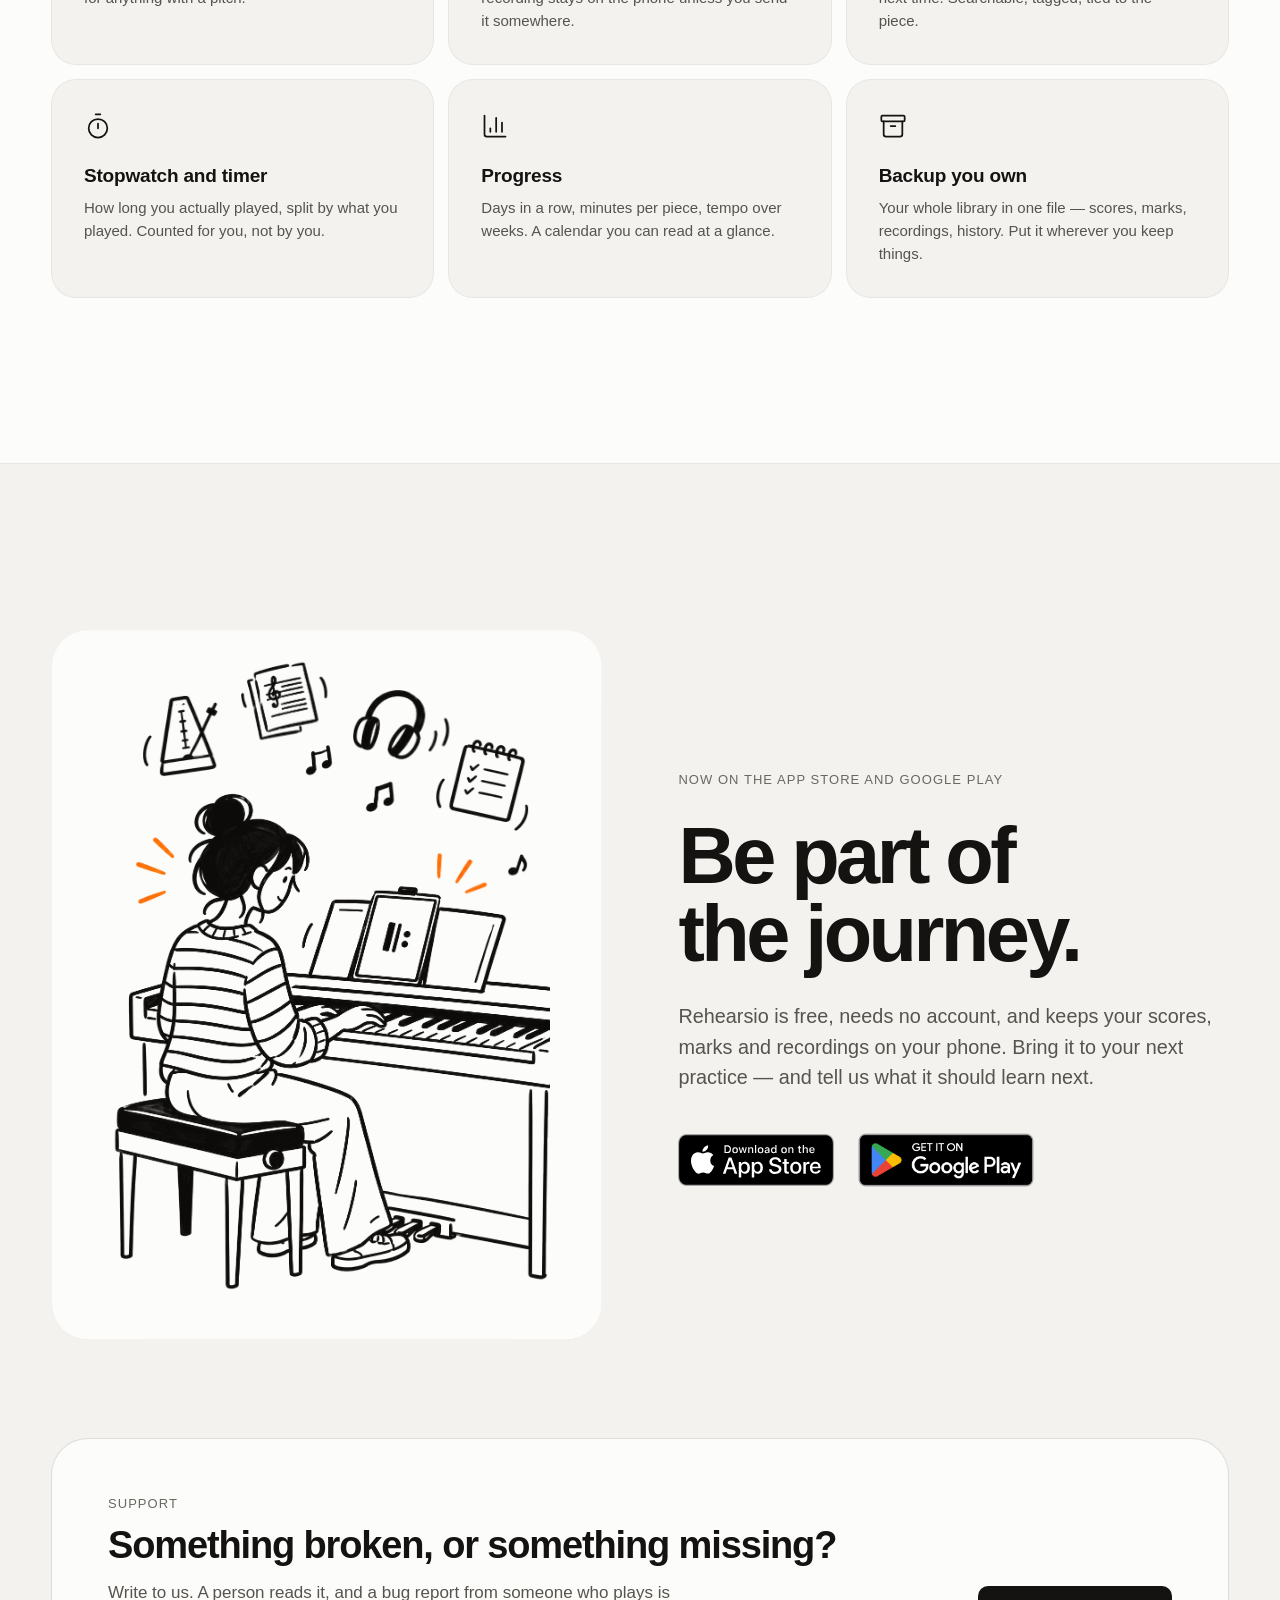
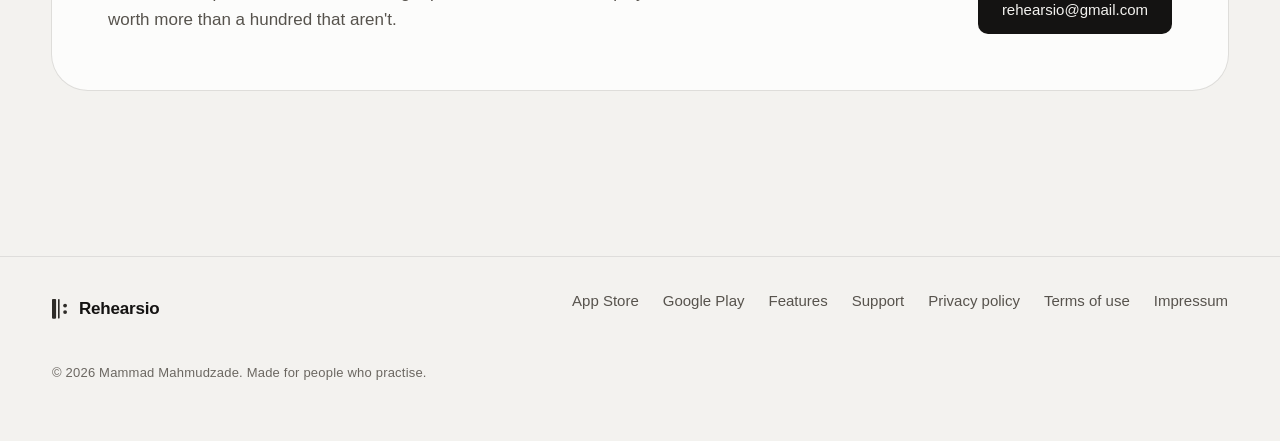
==== commit baef0310: "The front page carries the owner's Google Search Console code Co-Authored-By: Claude Opus 5.5 <norep" ====
--- a/index.html
+++ b/index.html
@@ -8,6 +8,8 @@
       name="description"
       content="A practice app for musicians: sheet music, pencil marks, a metronome, a tuner, a recorder and a practice log, together in one session. Free on the App Store and Google Play."
     />
+    <!-- Google Search Console: proves the site is the owner's (2026-10-15). -->
+    <meta name="google-site-verification" content="y1tpXavYeCHo52UPGNXQ9FZ2CK6PFrEUJBi-3hw3Q68" />
     <link rel="canonical" href="https://rehearsio.com/" />
     <meta name="theme-color" content="#f3f2ef" media="(prefers-color-scheme: light)" />
     <meta name="theme-color" content="#191817" media="(prefers-color-scheme: dark)" />
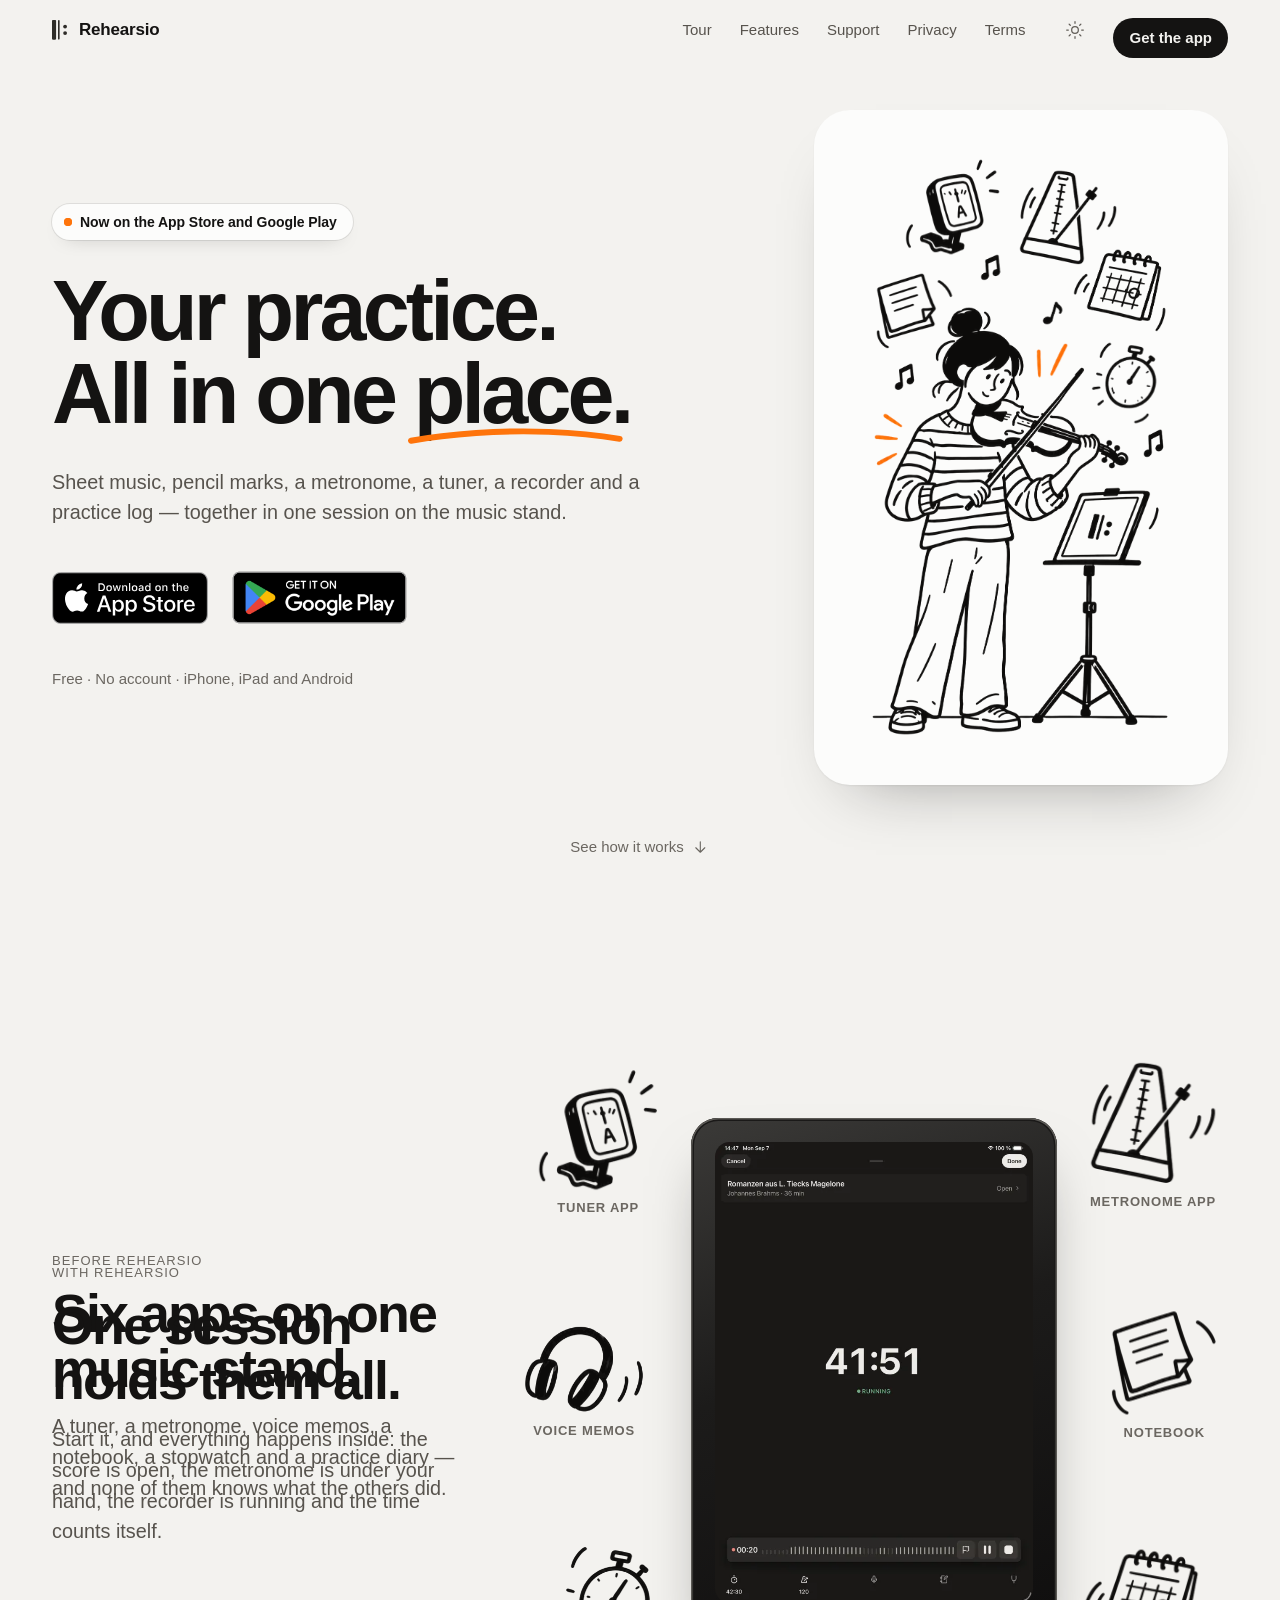
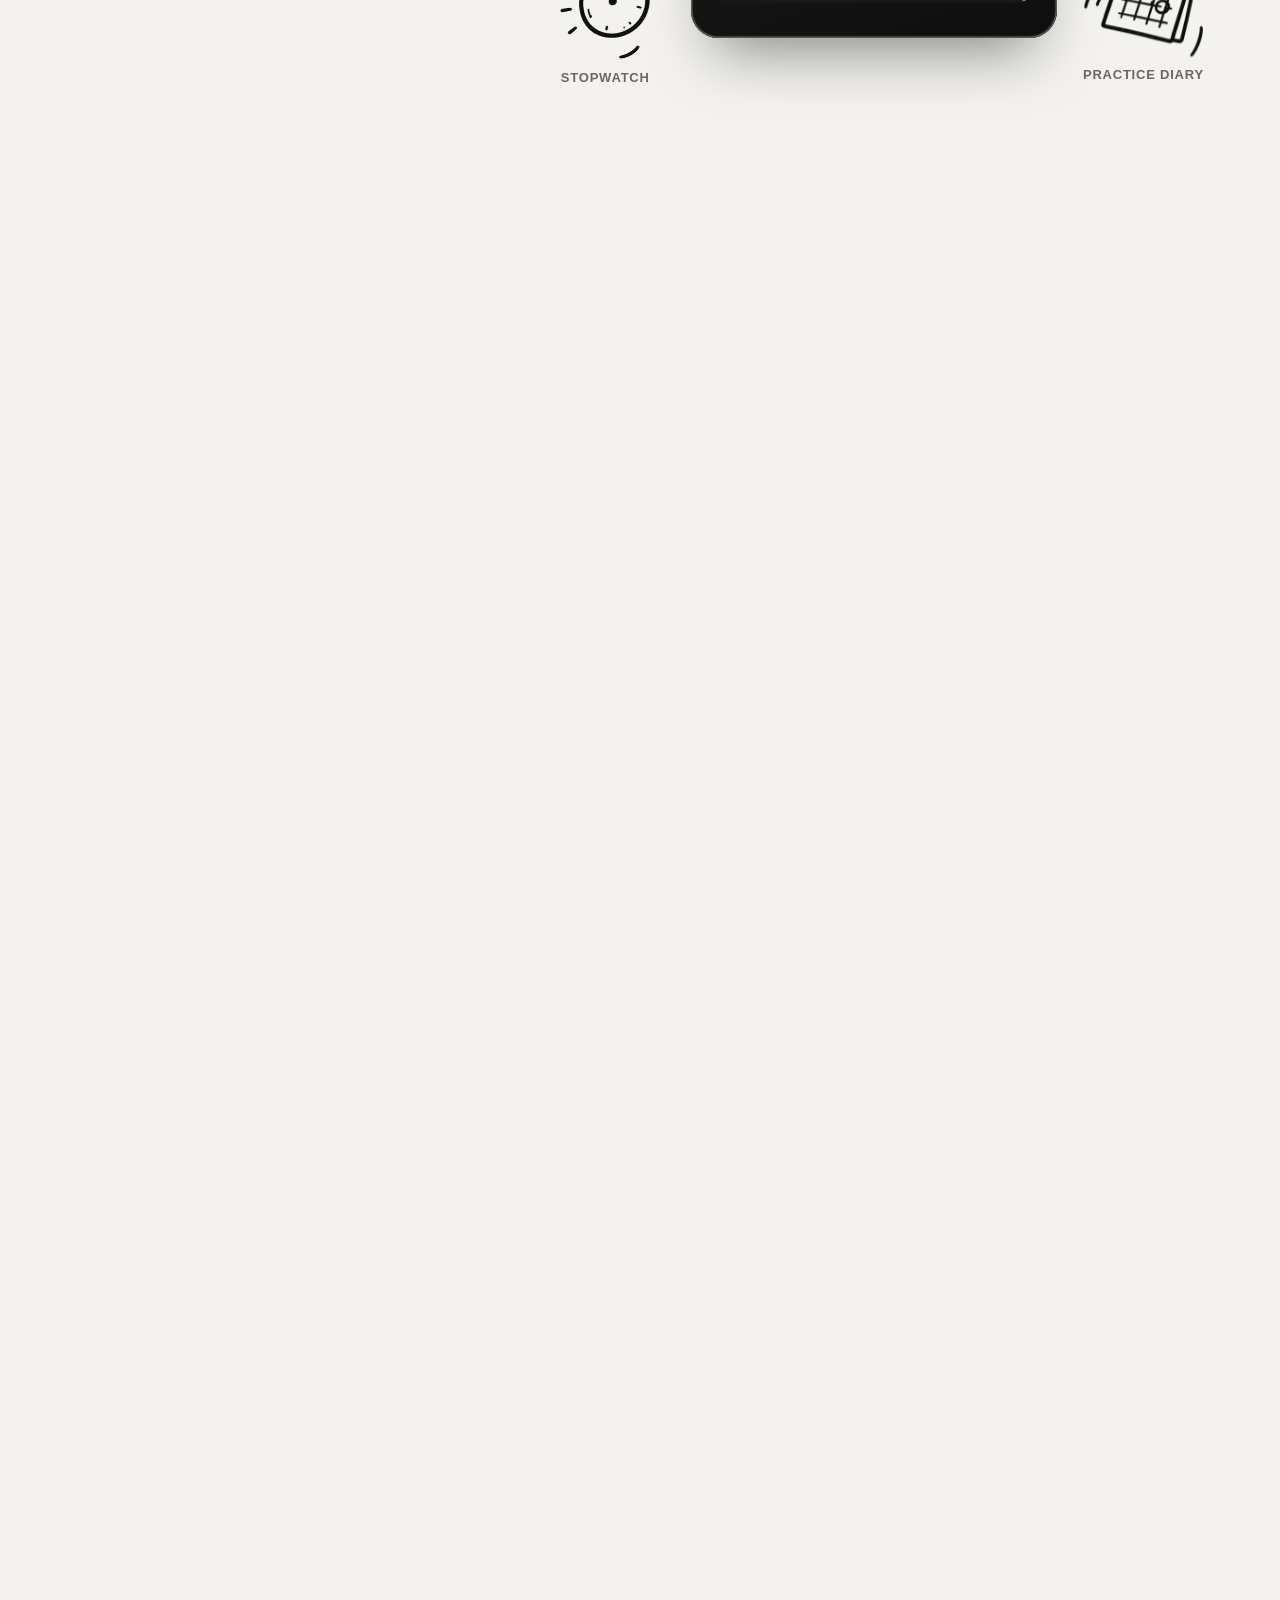
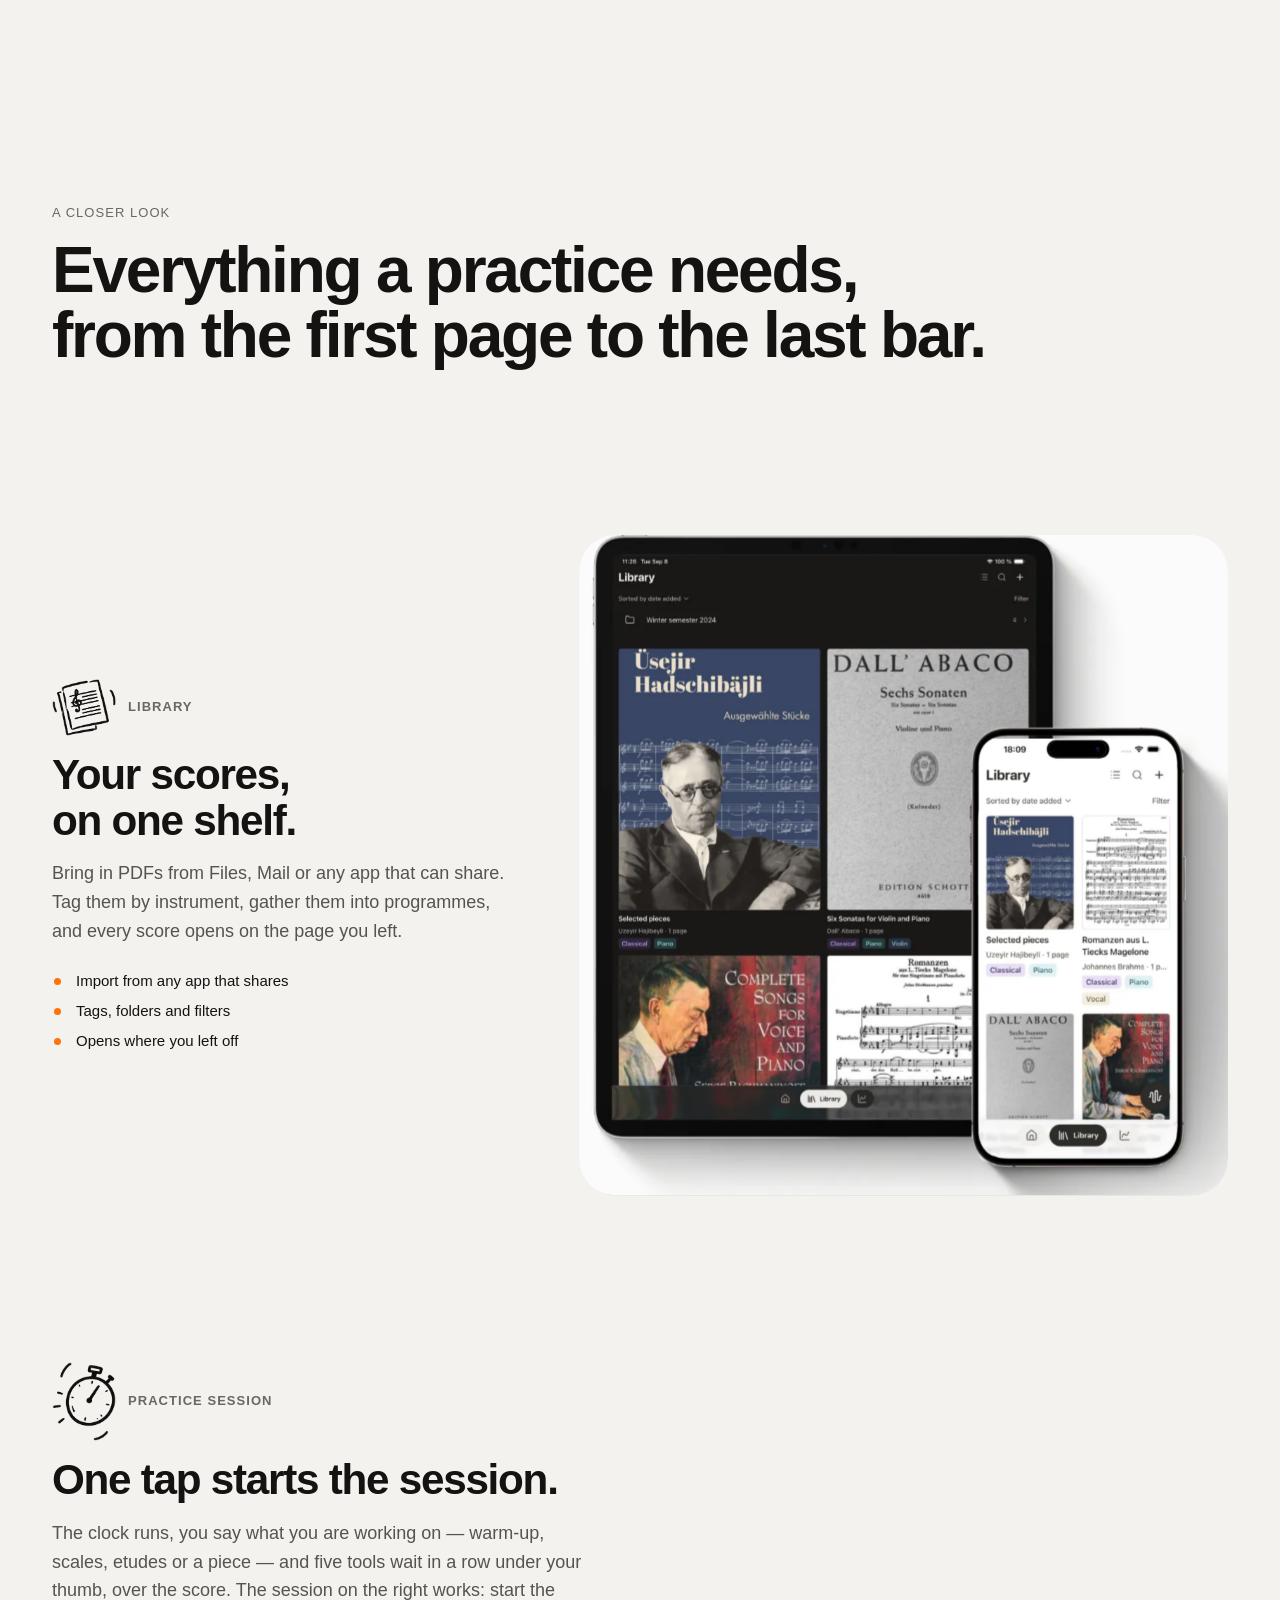
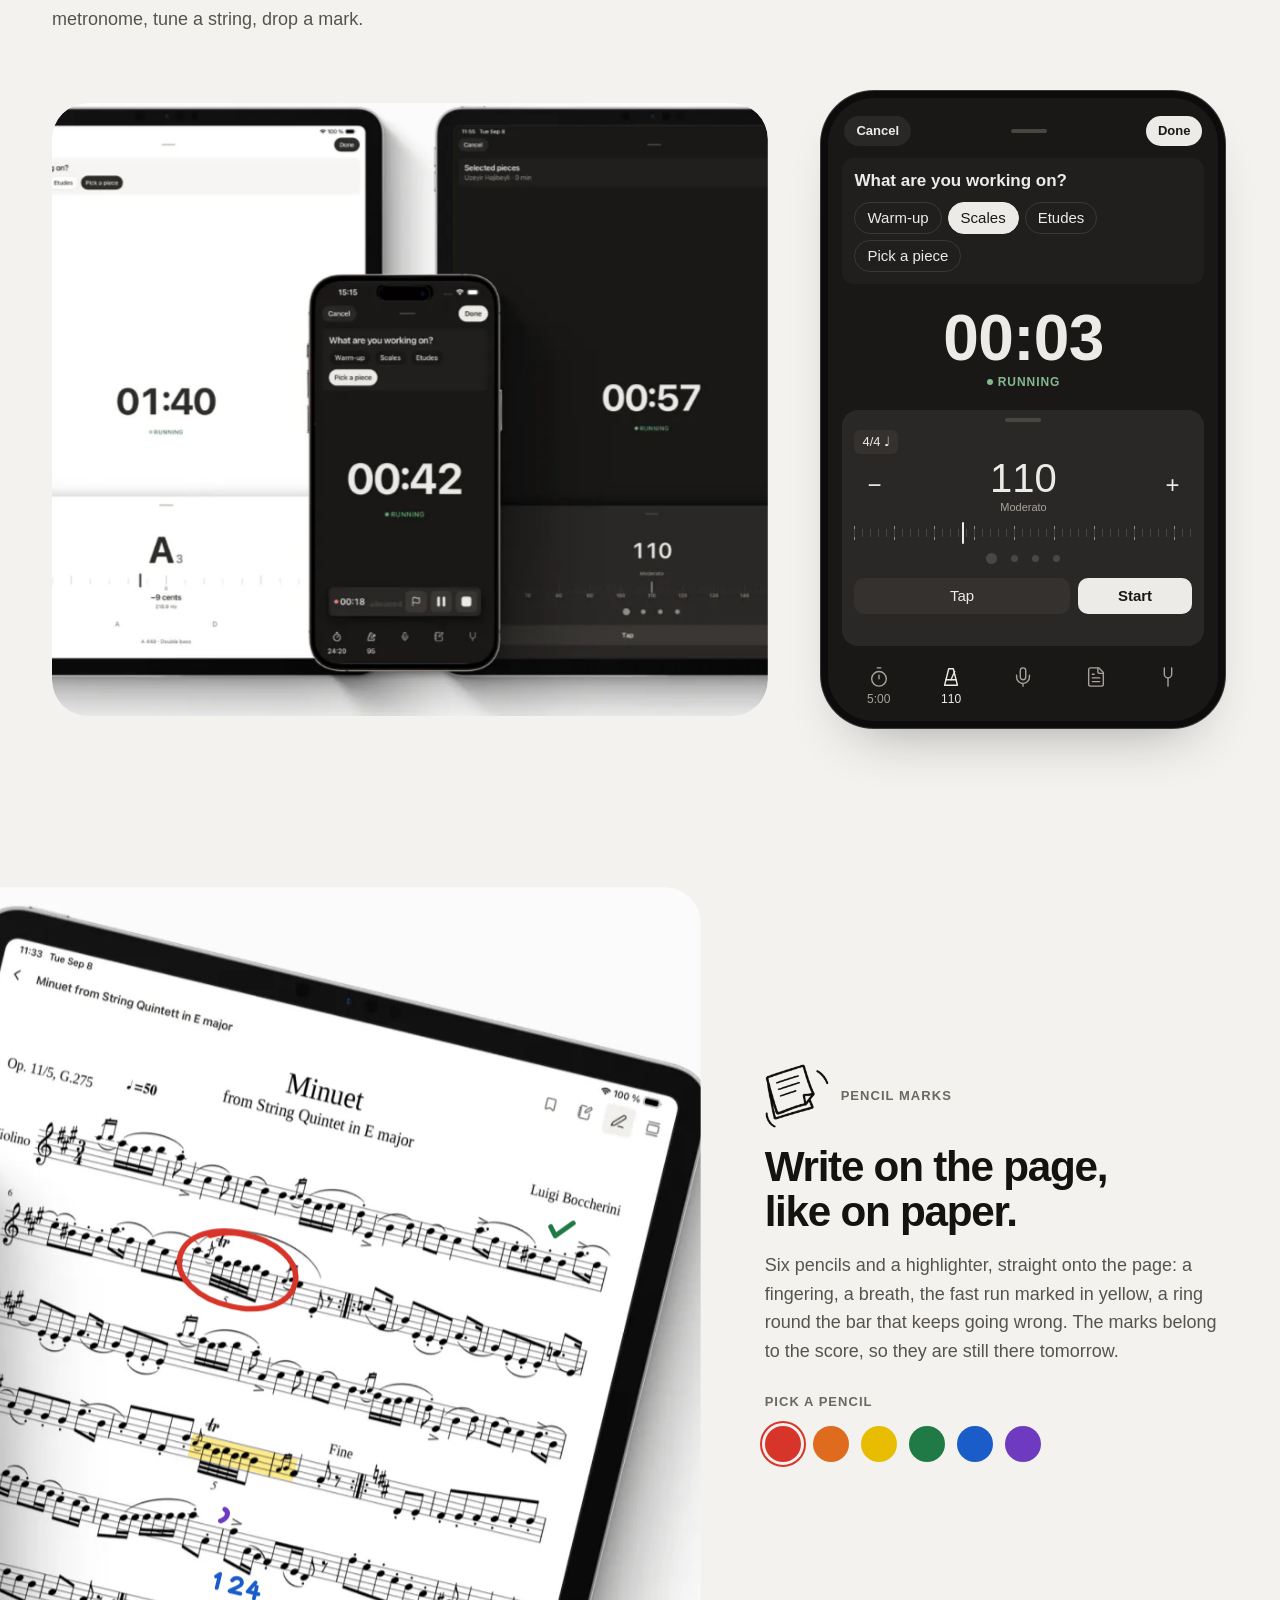
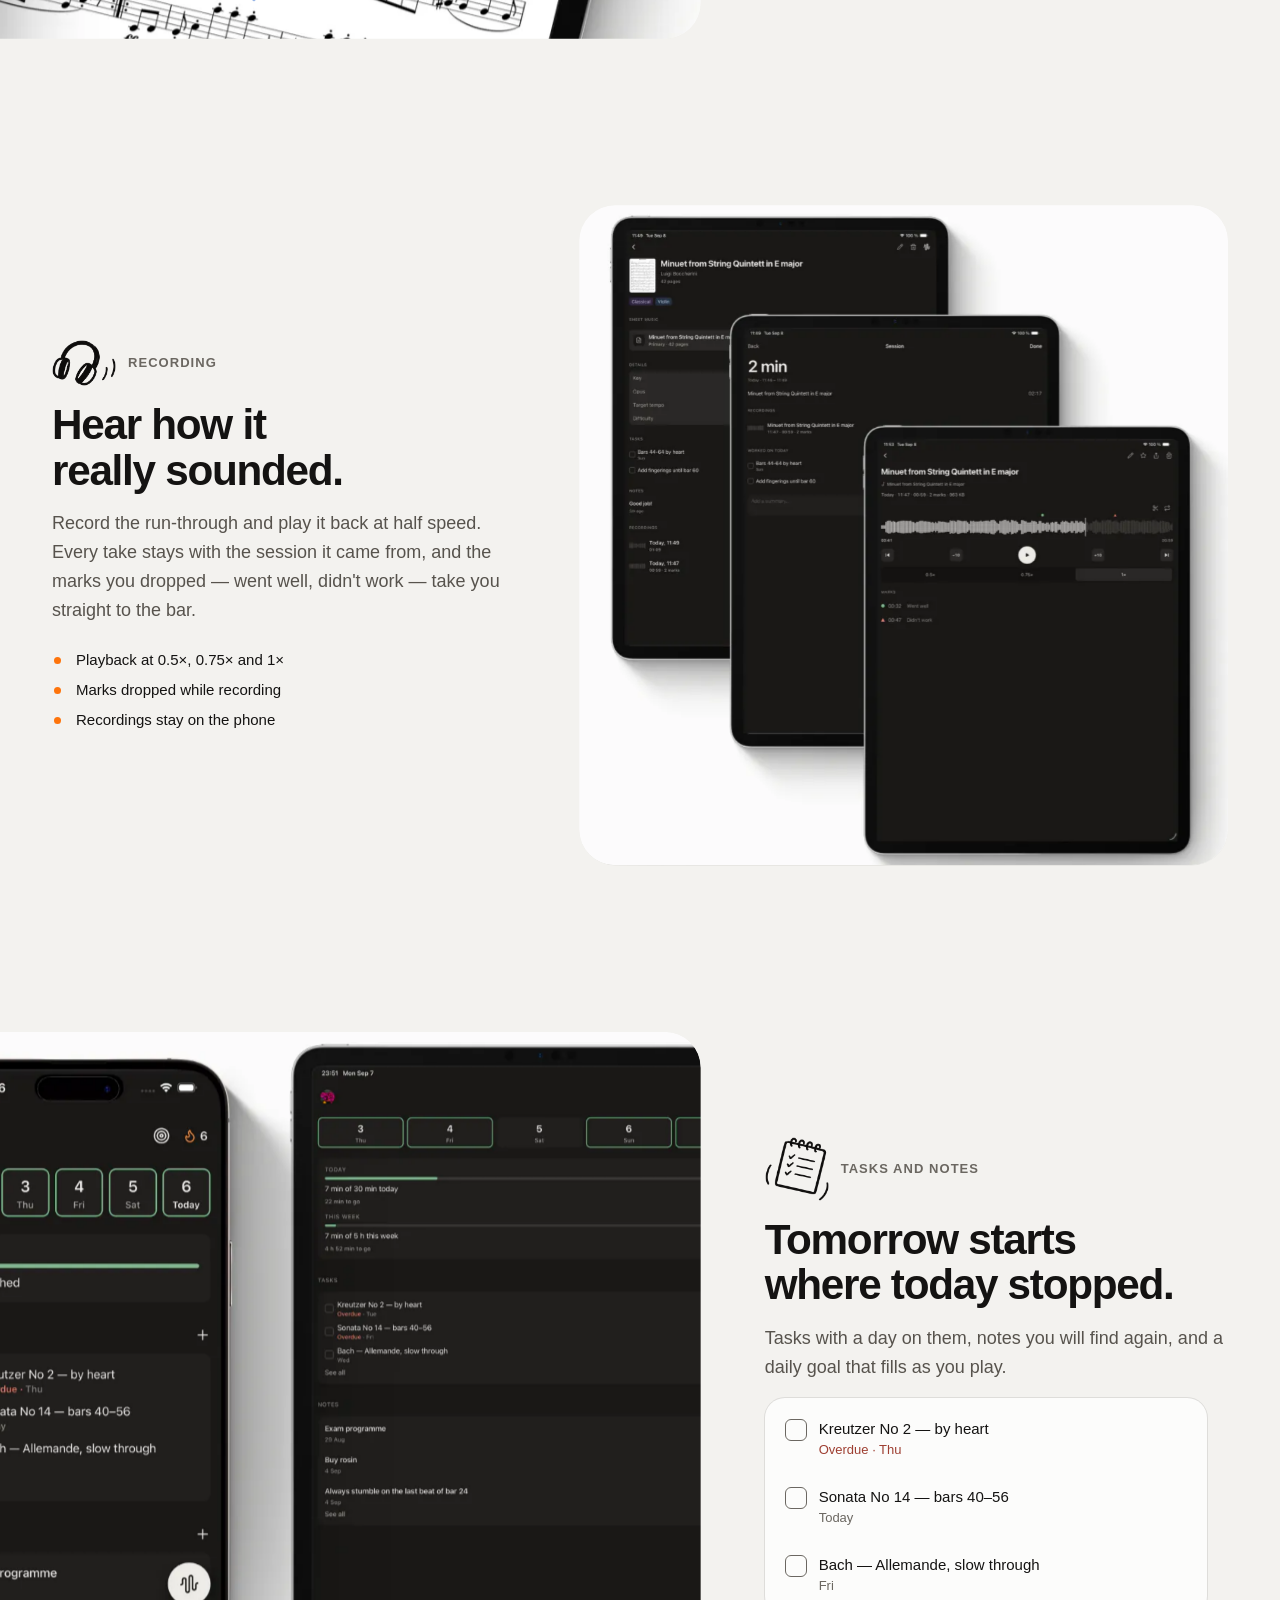
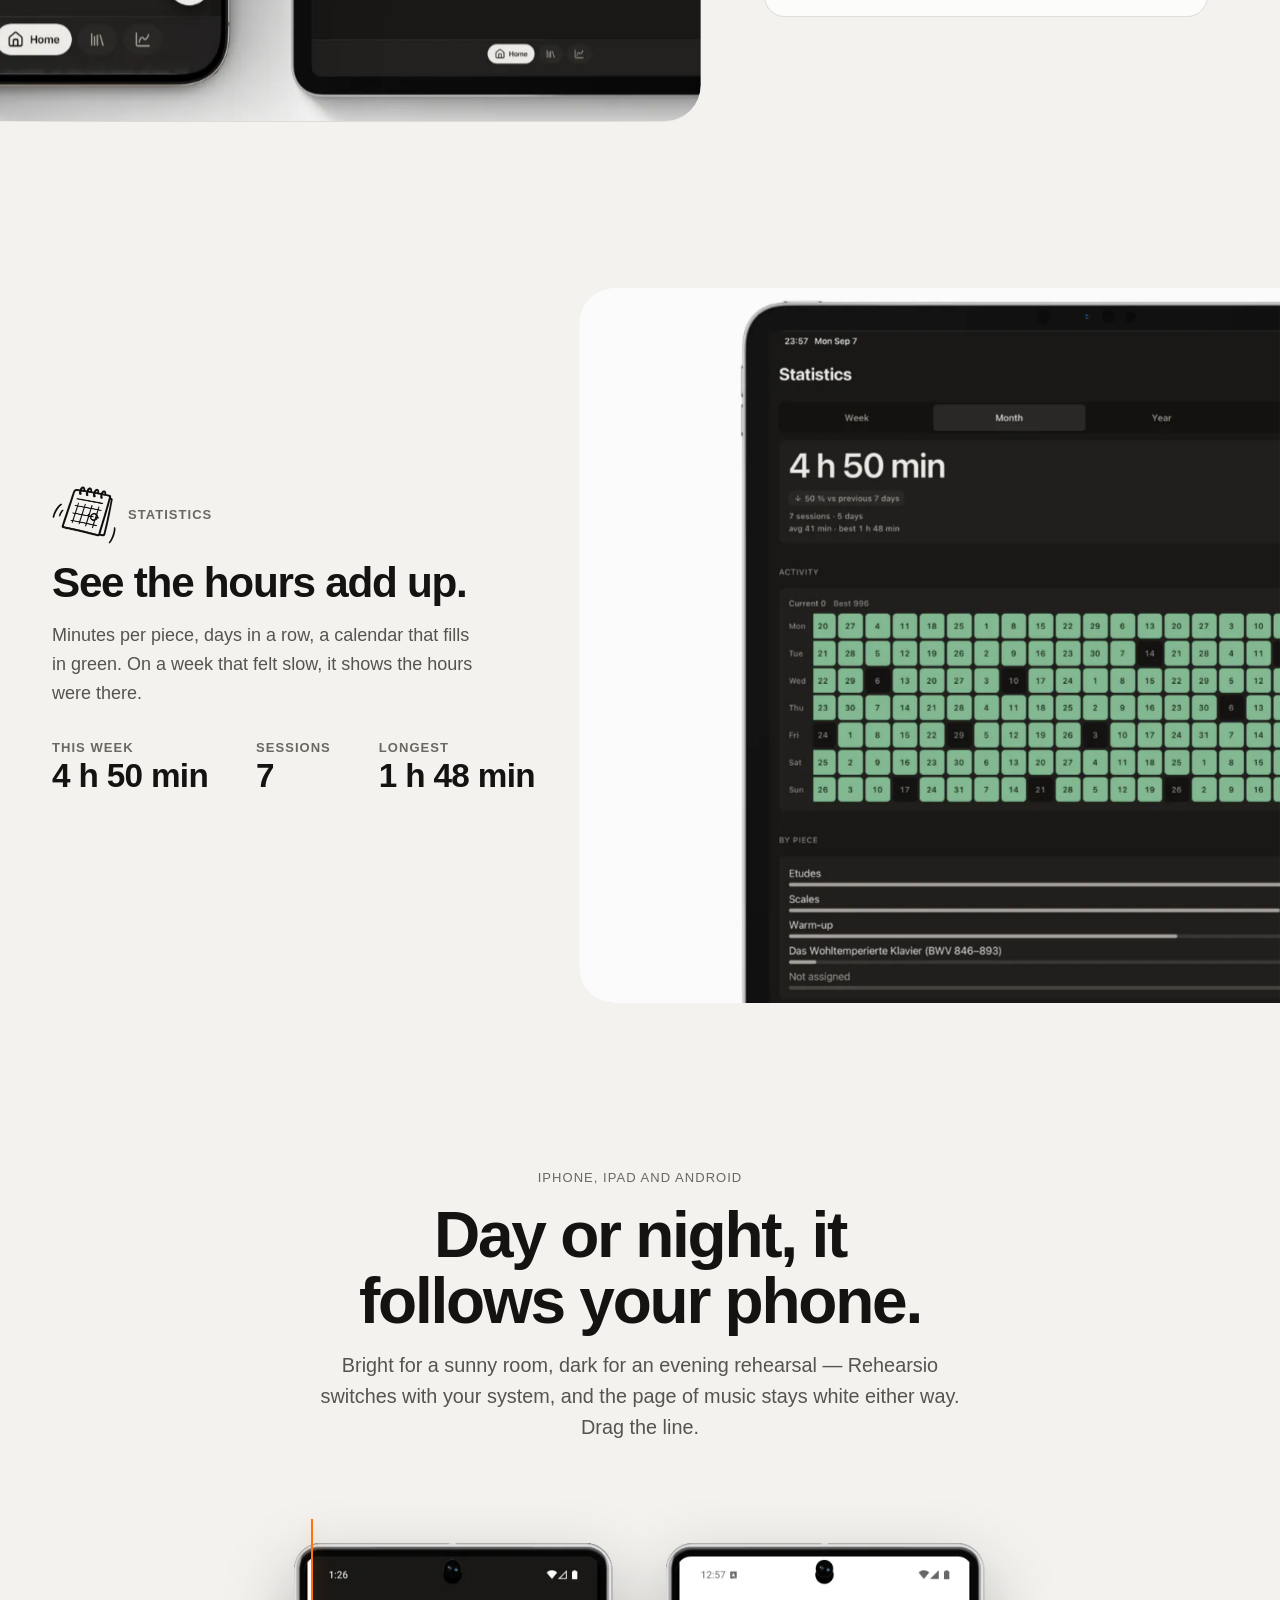
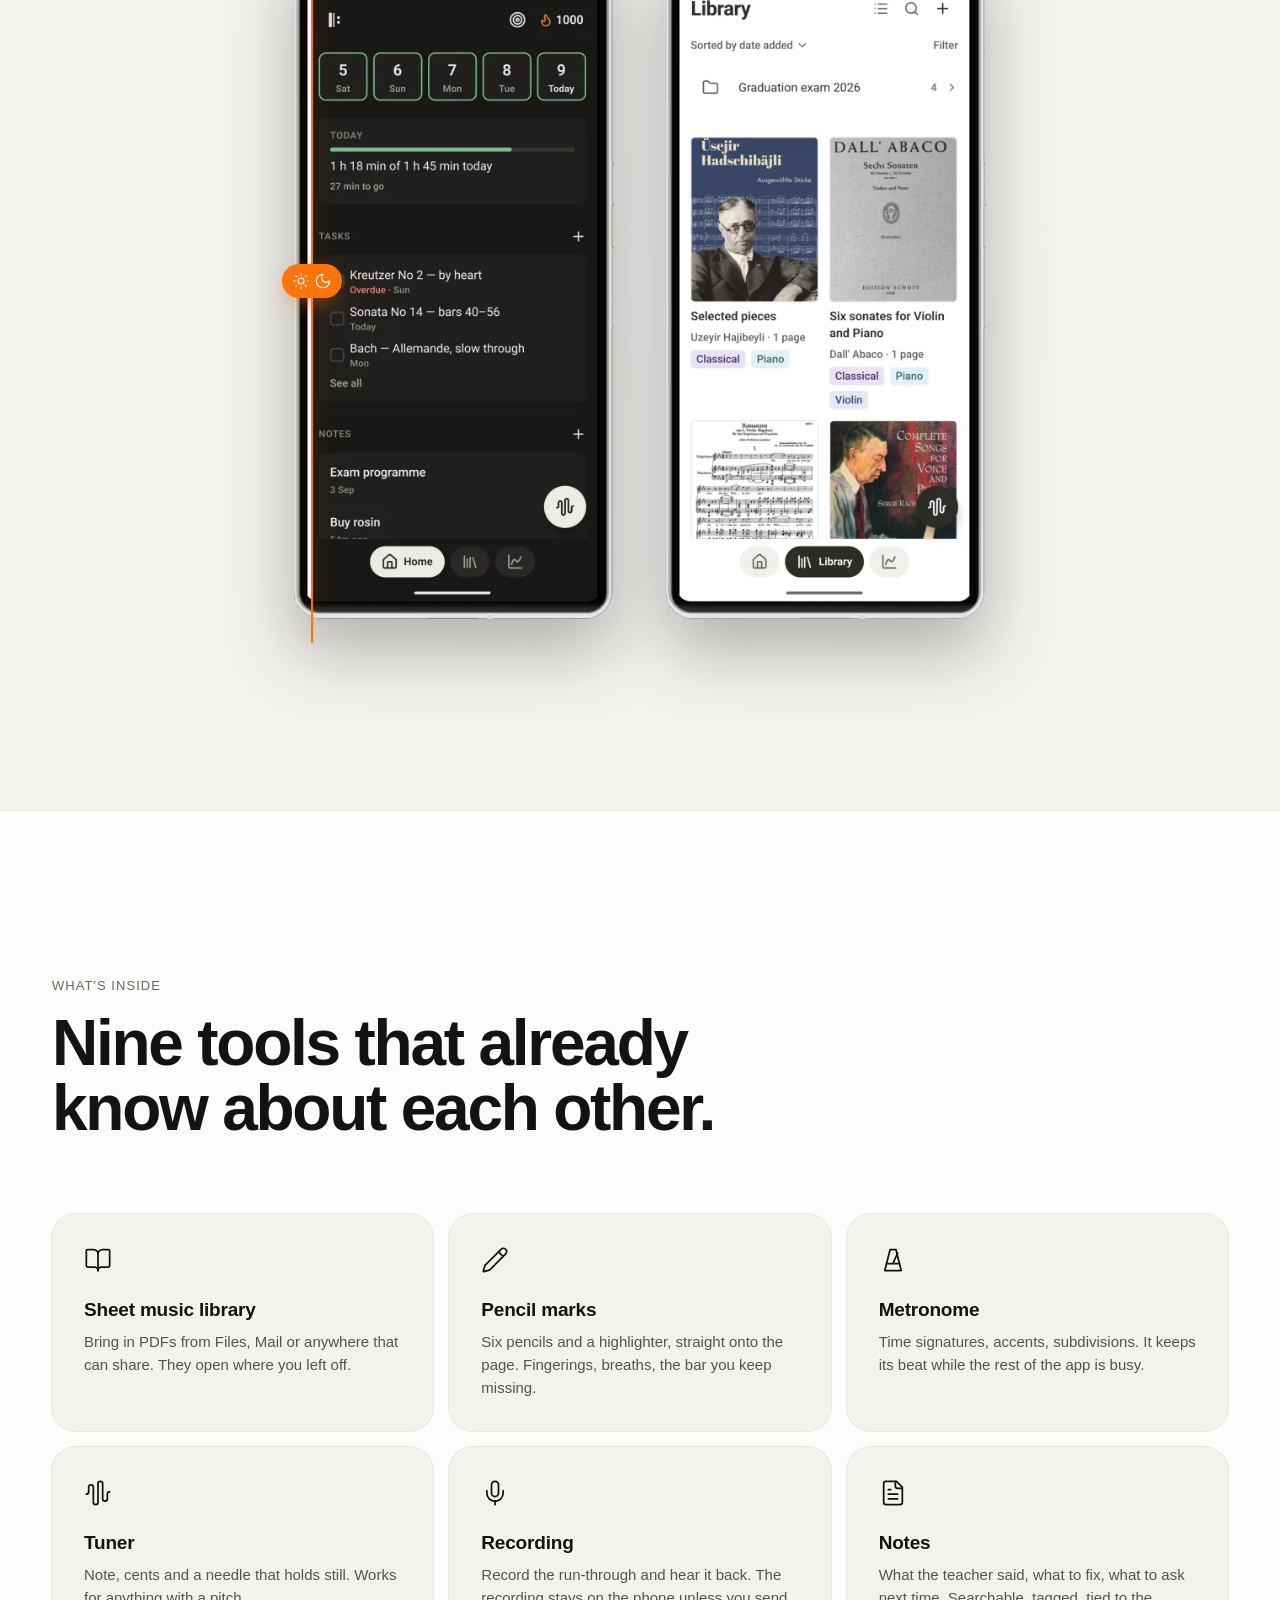
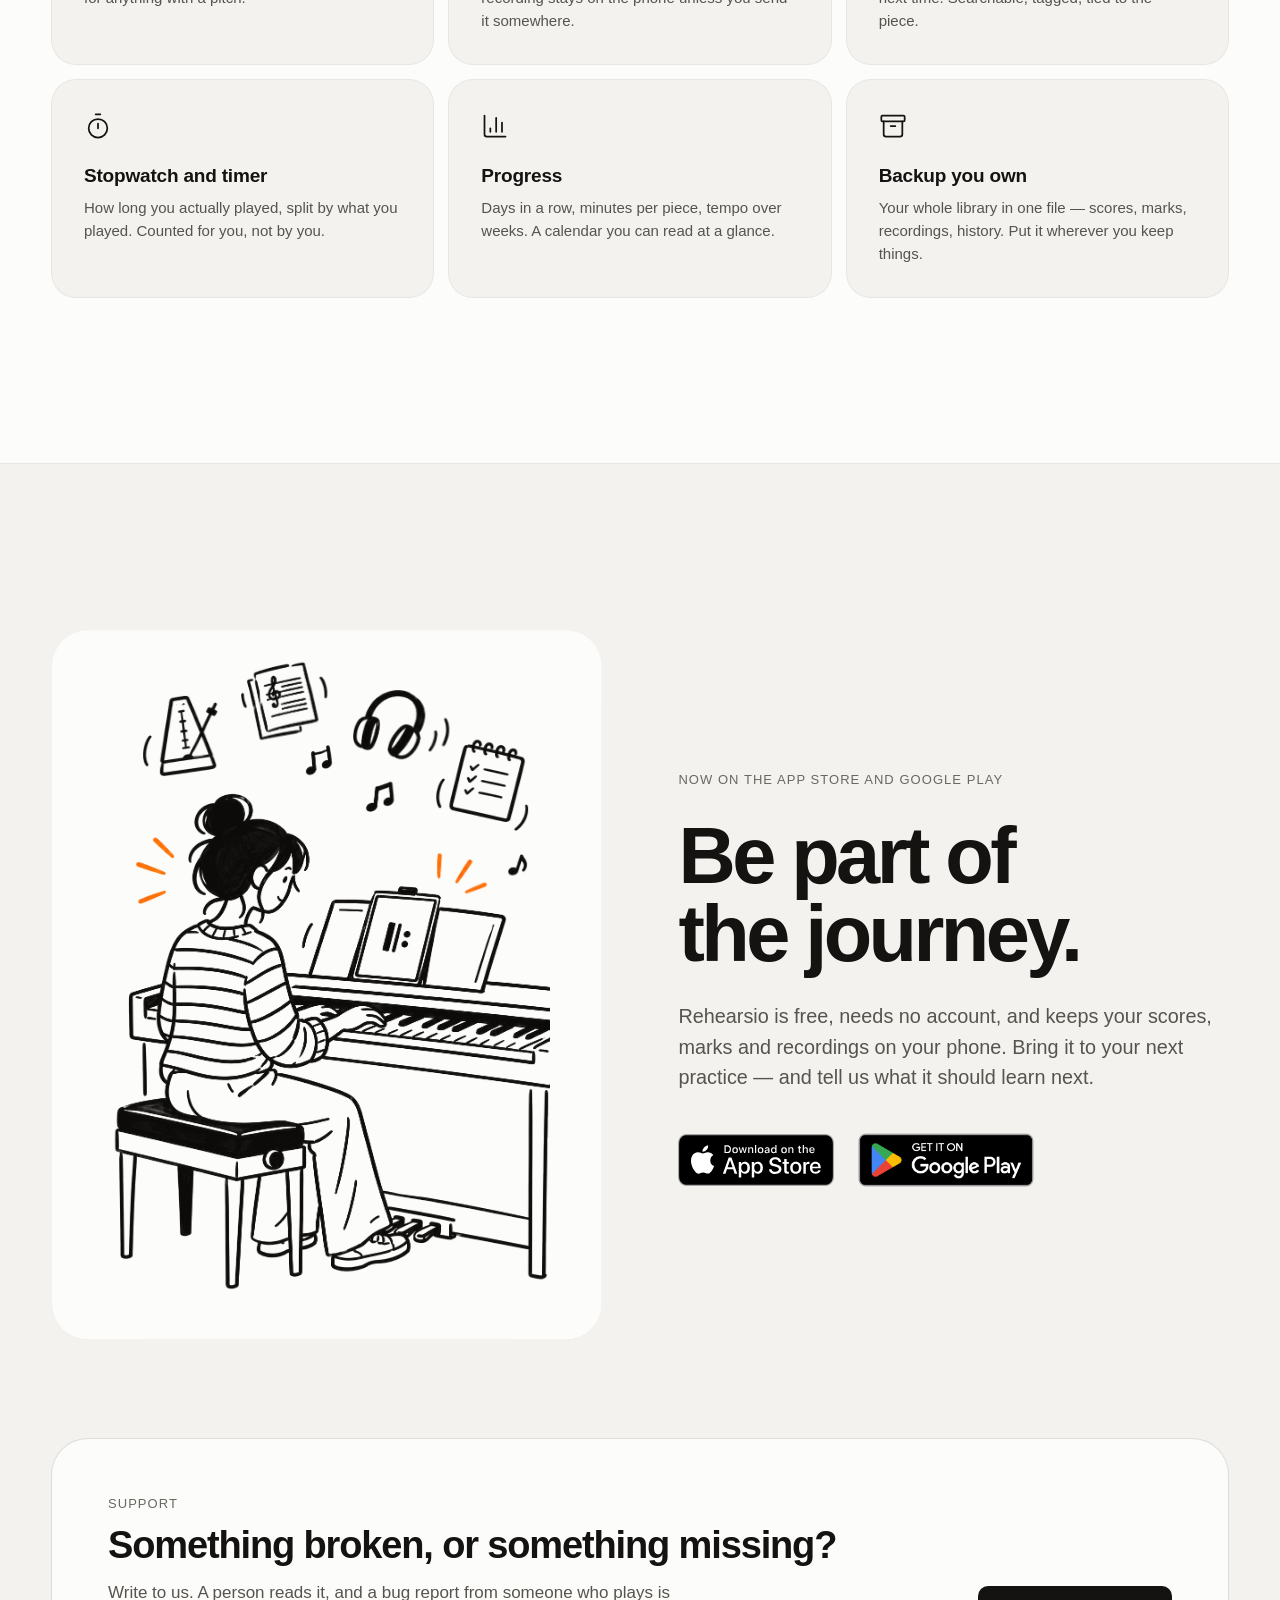
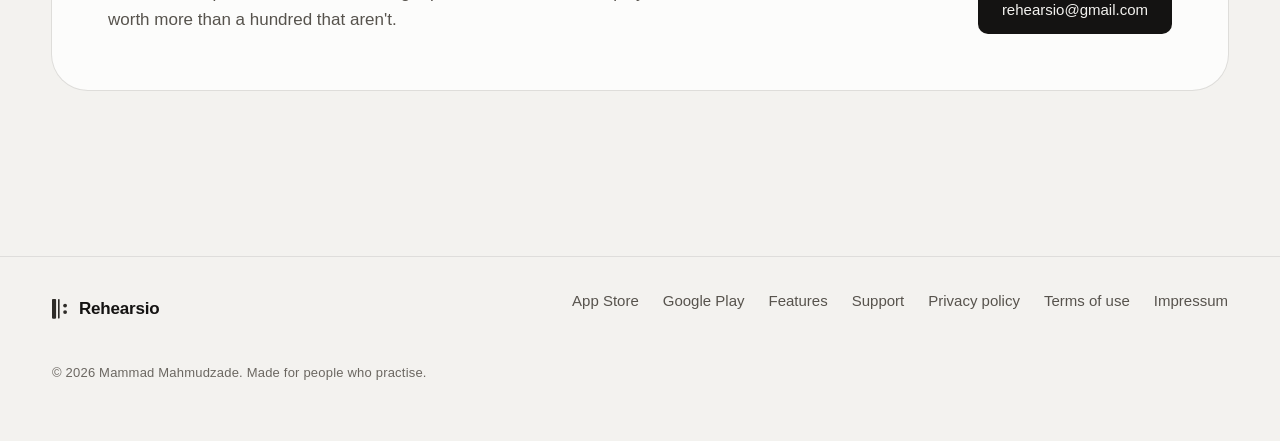
==== commit 5583f8d0: "Clean addresses: rehearsio.com, /privacy, /terms, and no #section in the bar Co-Authored-By: Claude " ====
--- a/index.html
+++ b/index.html
@@ -85,7 +85,7 @@
 
     <header class="site-header">
       <div class="wrap site-header__inner">
-        <a class="brand" href="index.html" aria-label="Rehearsio — home">
+        <a class="brand" href="/" aria-label="Rehearsio — home">
           <svg class="brand__mark" viewBox="0 0 55 72" fill="currentColor" aria-hidden="true">
             <rect x="0" y="0" width="15" height="72" rx="3" />
             <rect x="22" y="0" width="6" height="72" rx="3" />
@@ -99,8 +99,8 @@
           <a class="nav__link nav__link--wide" href="#tour">Tour</a>
           <a class="nav__link nav__link--wide" href="#features">Features</a>
           <a class="nav__link nav__link--wide" href="#support">Support</a>
-          <a class="nav__link nav__link--wide" href="privacy.html">Privacy</a>
-          <a class="nav__link nav__link--wide" href="terms.html">Terms</a>
+          <a class="nav__link nav__link--wide" href="/privacy">Privacy</a>
+          <a class="nav__link nav__link--wide" href="/terms">Terms</a>
         </nav>
 
         <button class="theme-toggle" type="button" data-theme-toggle aria-label="Switch theme">
@@ -1756,7 +1756,7 @@
     <footer class="site-footer">
       <div class="wrap">
         <div class="site-footer__inner">
-          <a class="brand" href="index.html" aria-label="Rehearsio — home">
+          <a class="brand" href="/" aria-label="Rehearsio — home">
             <svg class="brand__mark" viewBox="0 0 55 72" fill="currentColor" aria-hidden="true">
               <rect x="0" y="0" width="15" height="72" rx="3" />
               <rect x="22" y="0" width="6" height="72" rx="3" />
@@ -1773,9 +1773,9 @@
             >
             <a href="#features">Features</a>
             <a href="#support">Support</a>
-            <a href="privacy.html">Privacy policy</a>
-            <a href="terms.html">Terms of use</a>
-            <a href="impressum.html">Impressum</a>
+            <a href="/privacy">Privacy policy</a>
+            <a href="/terms">Terms of use</a>
+            <a href="/impressum">Impressum</a>
           </nav>
         </div>
         <p class="site-footer__legal">© 2026 Mammad Mahmudzade. Made for people who practise.</p>
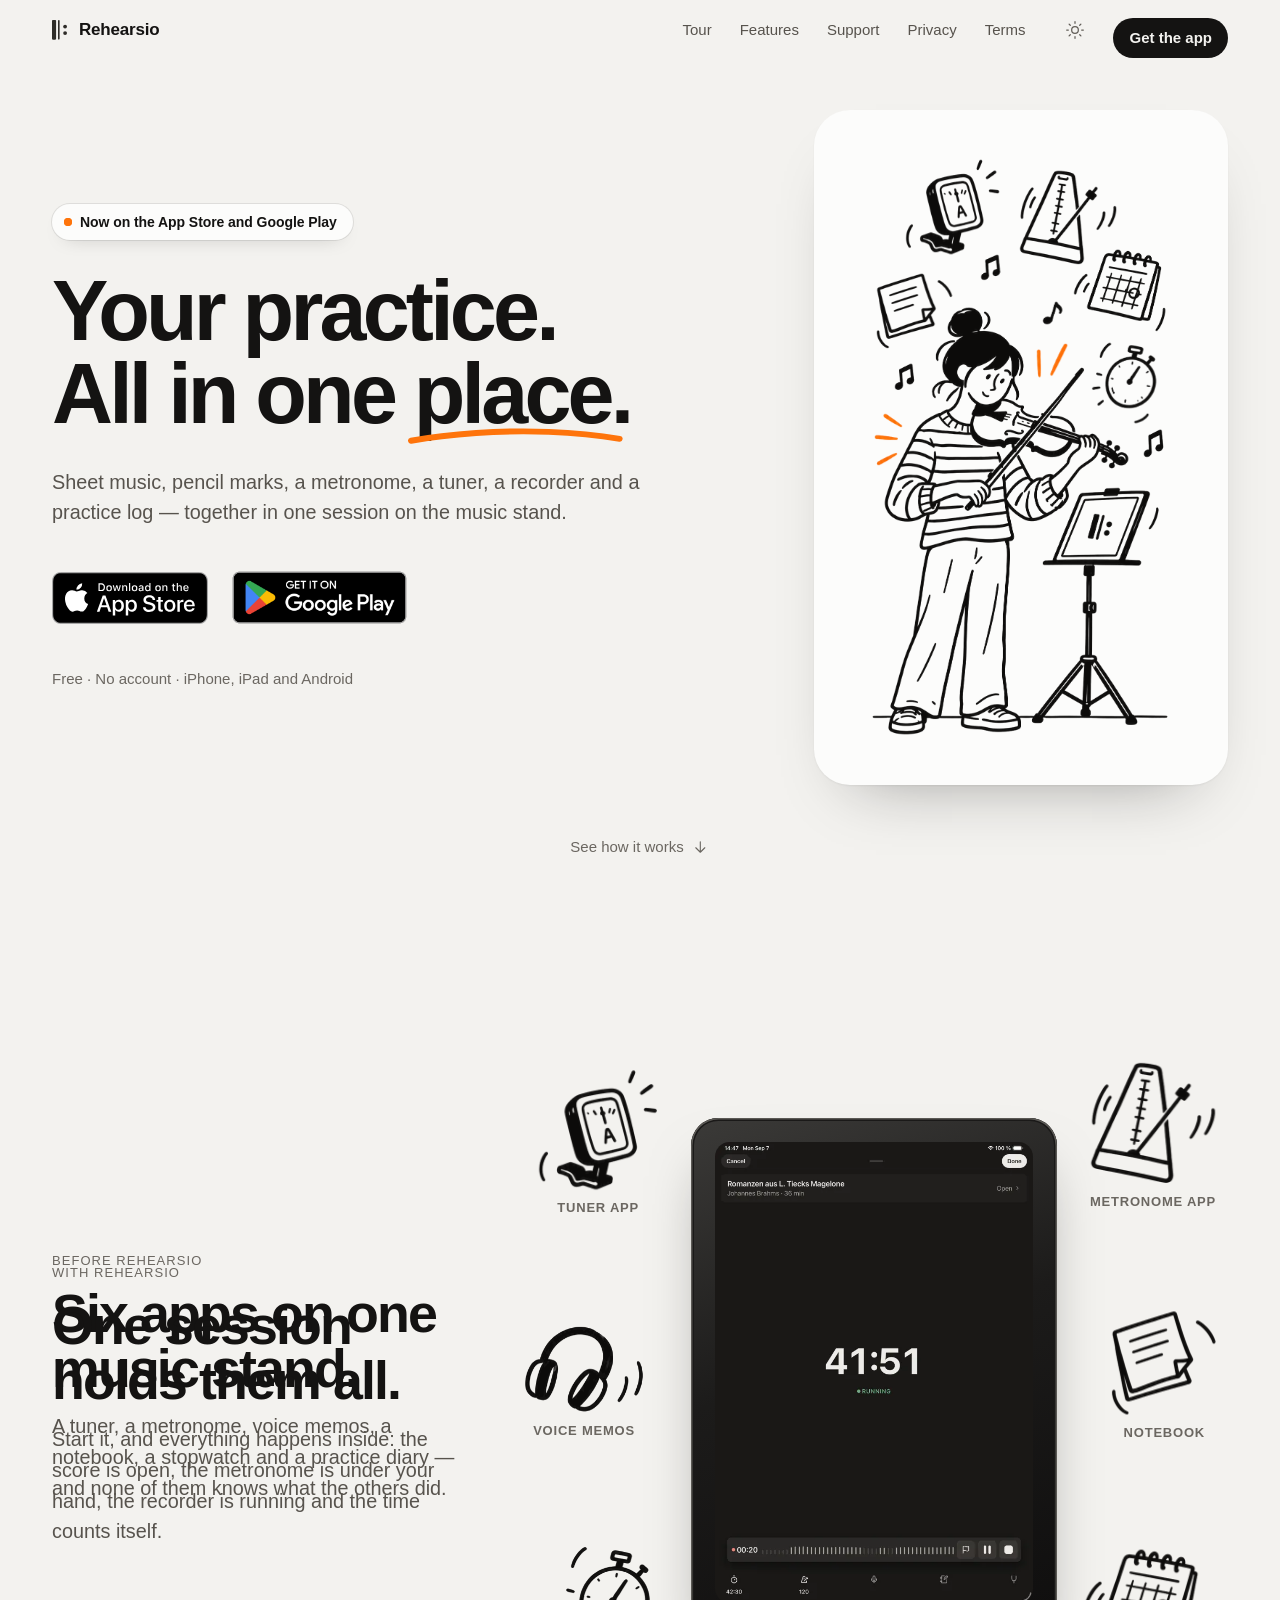
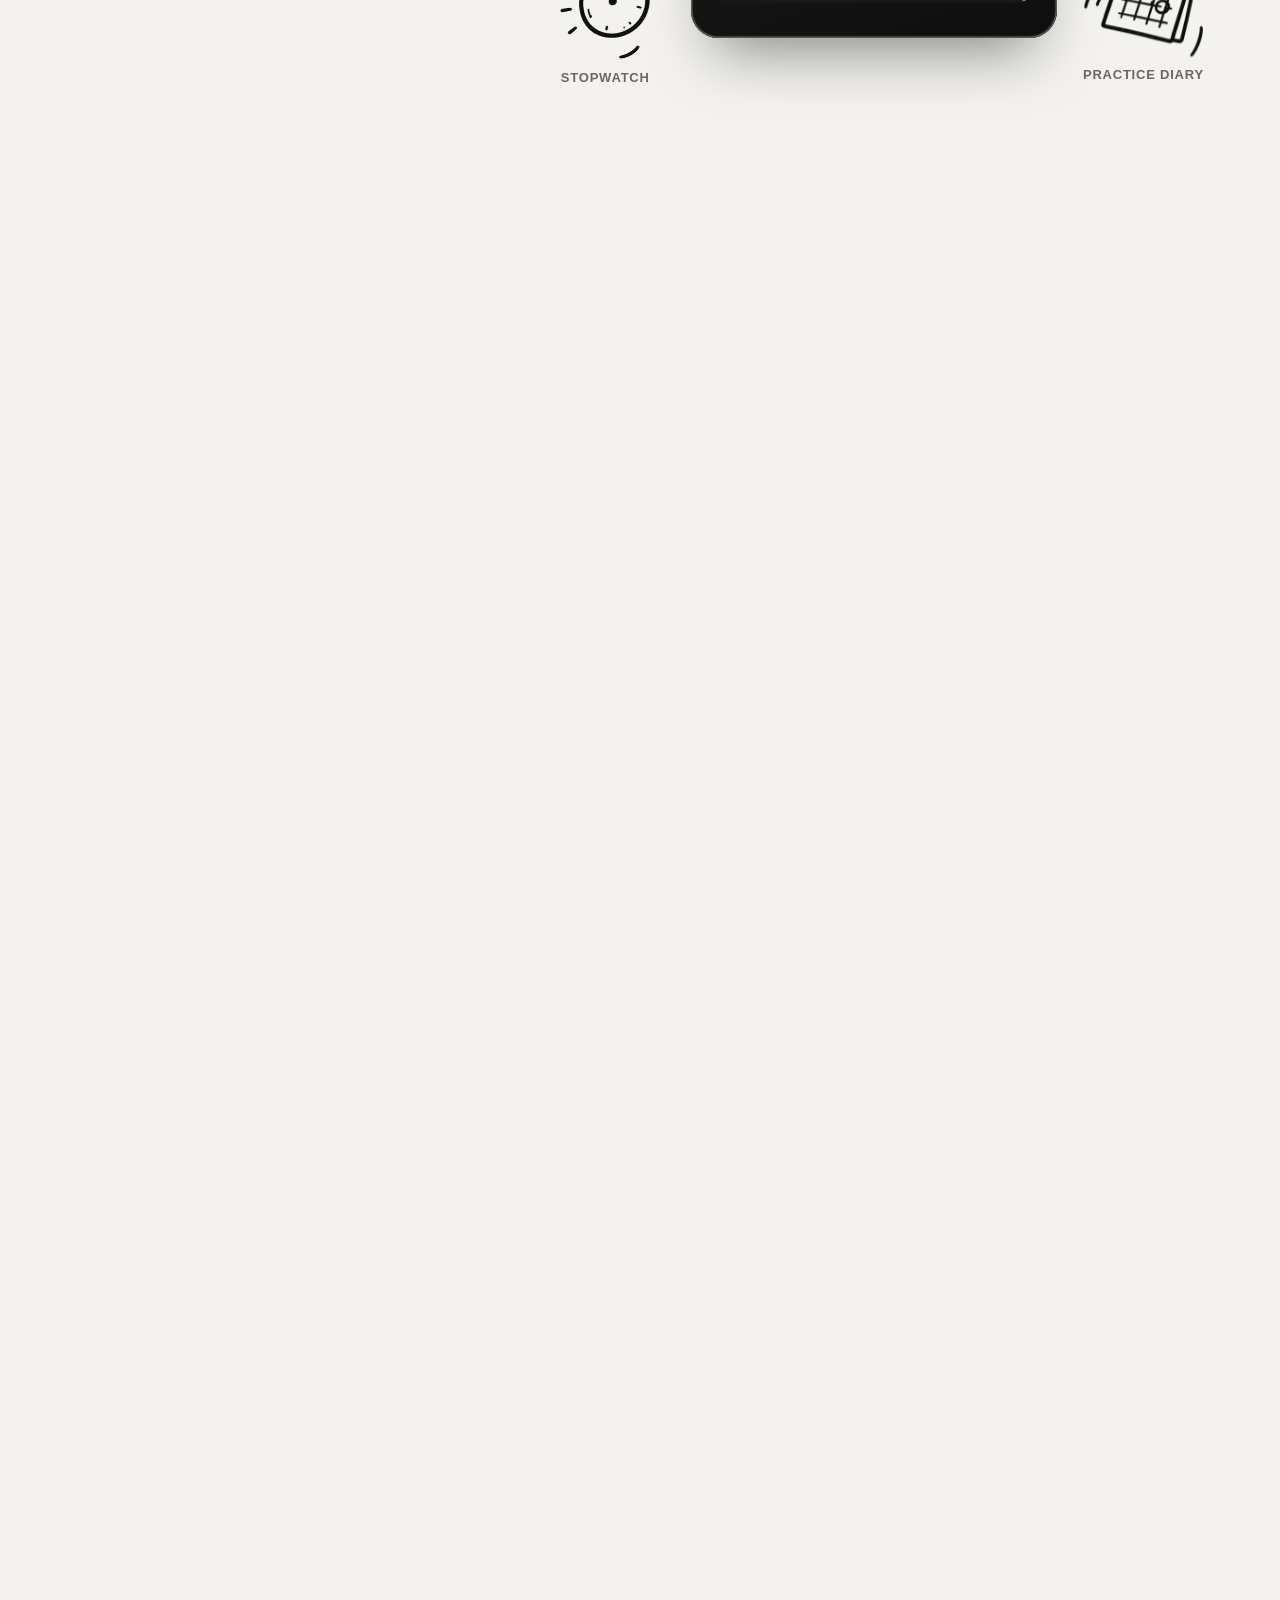
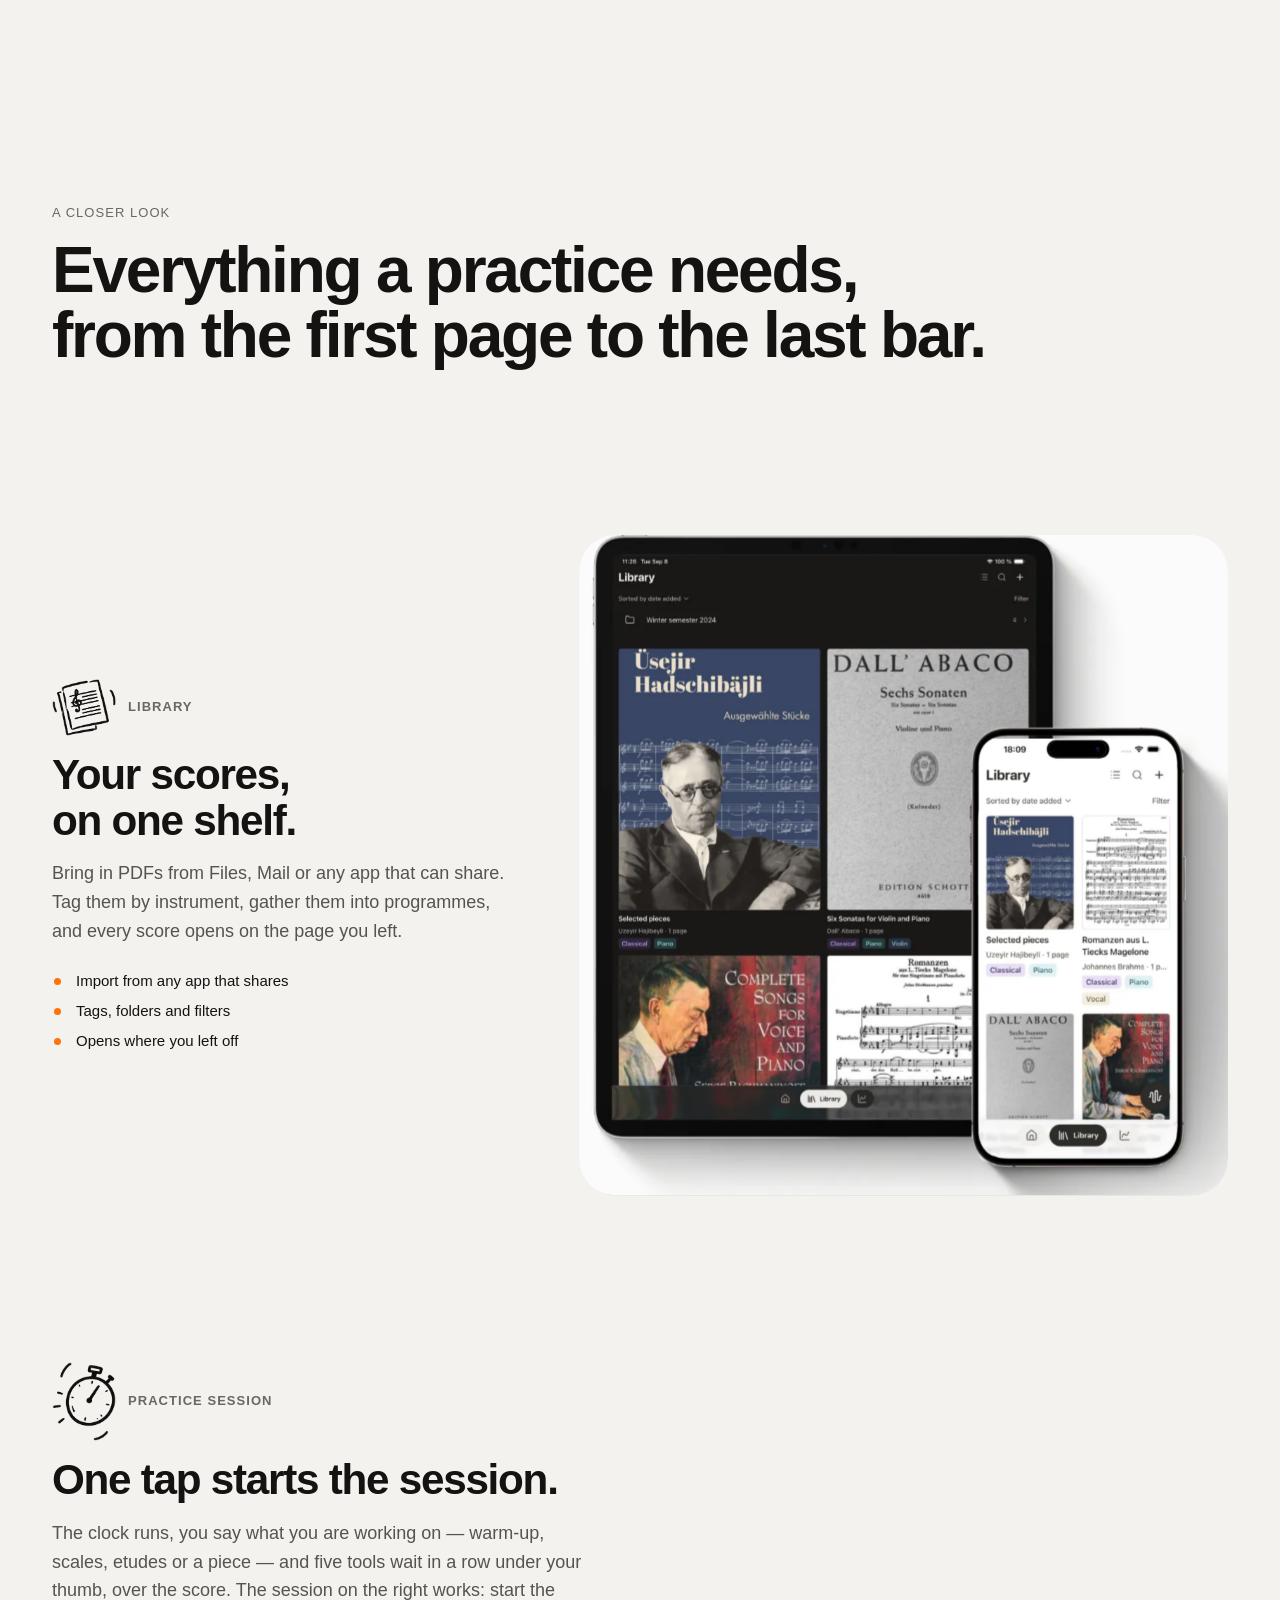
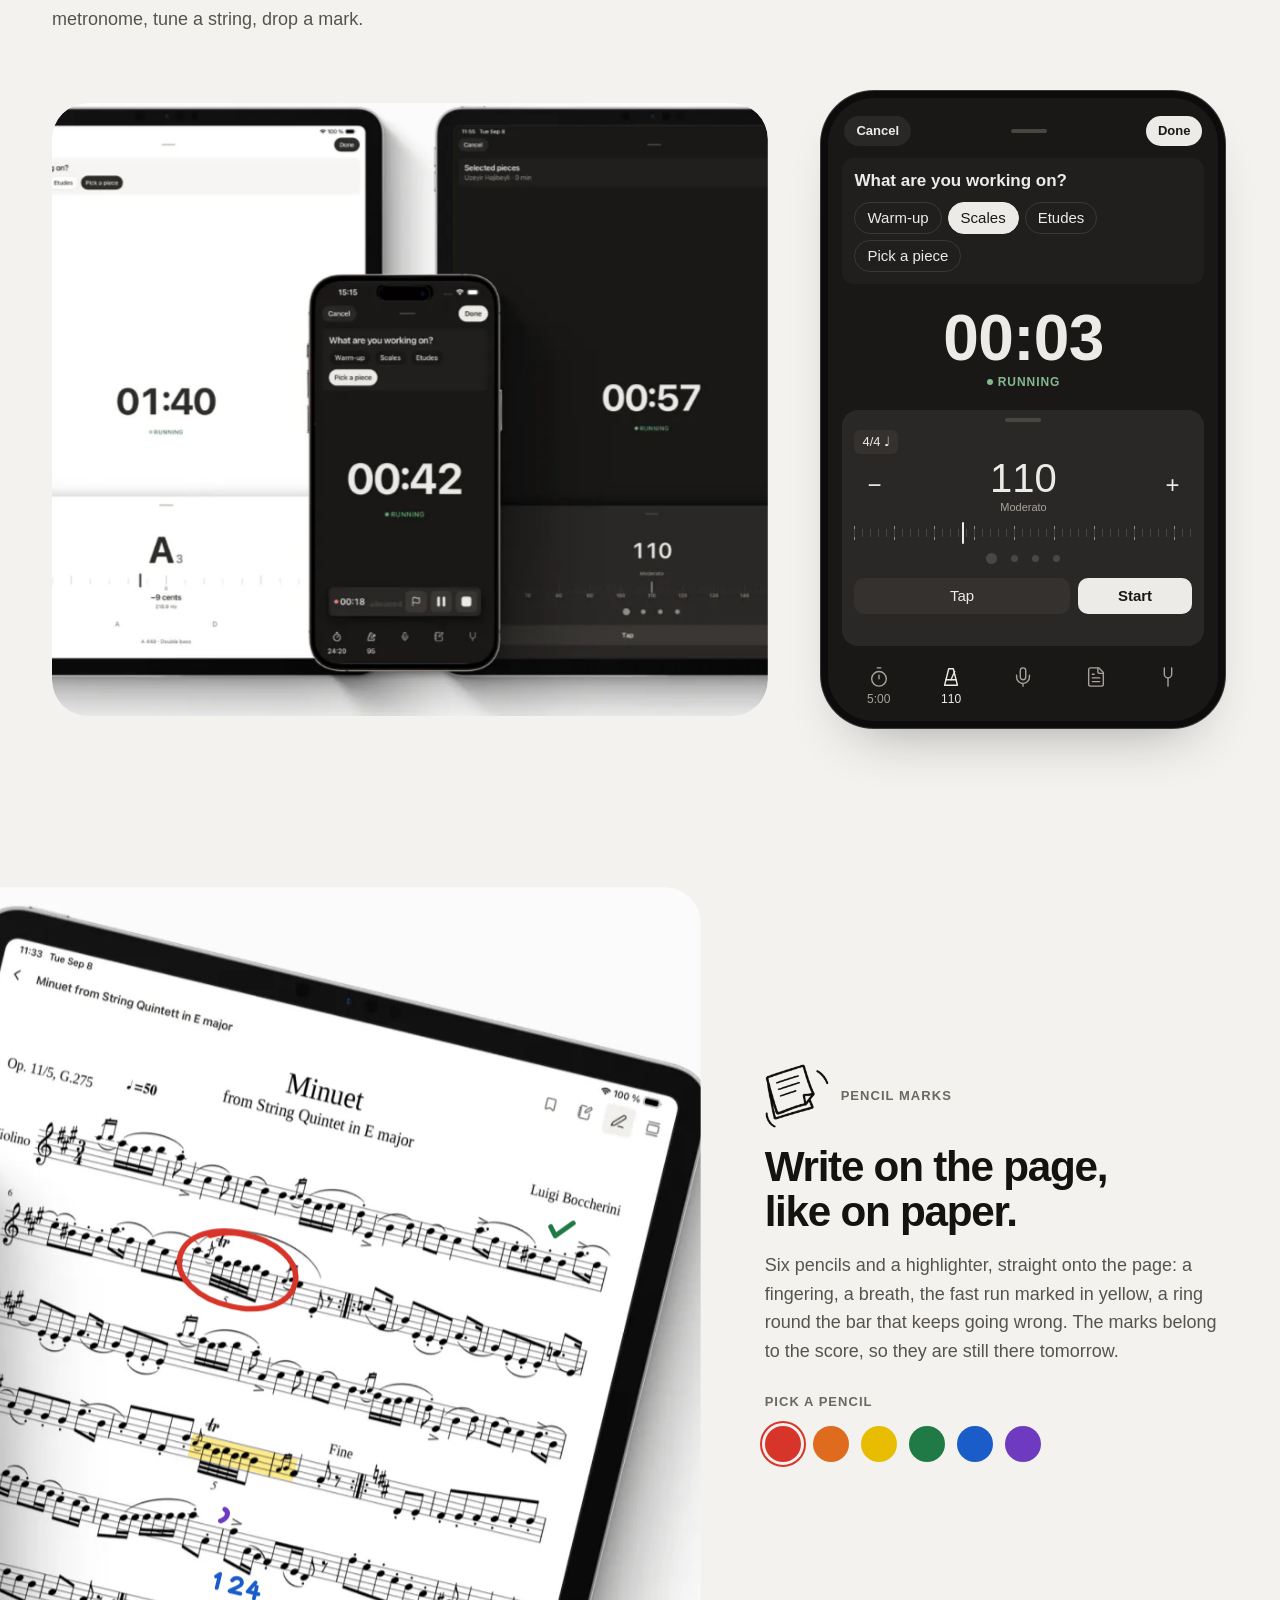
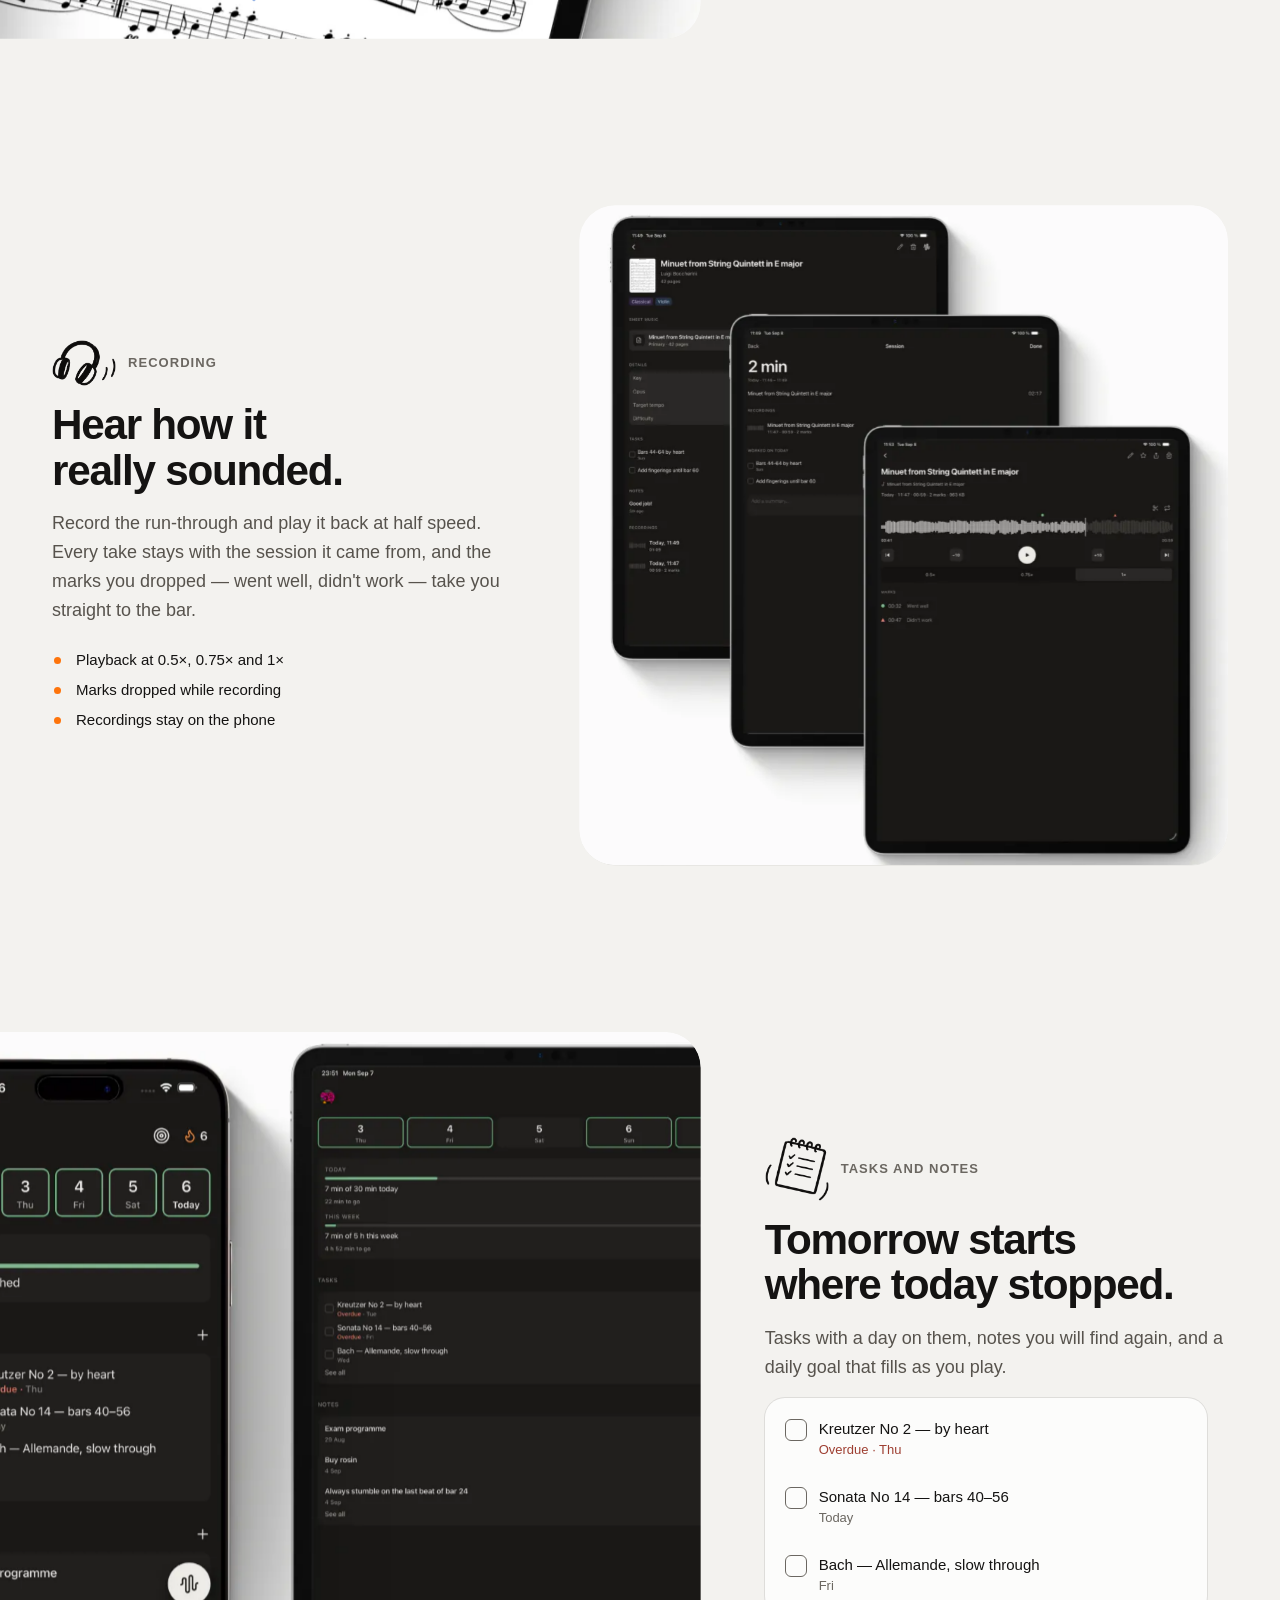
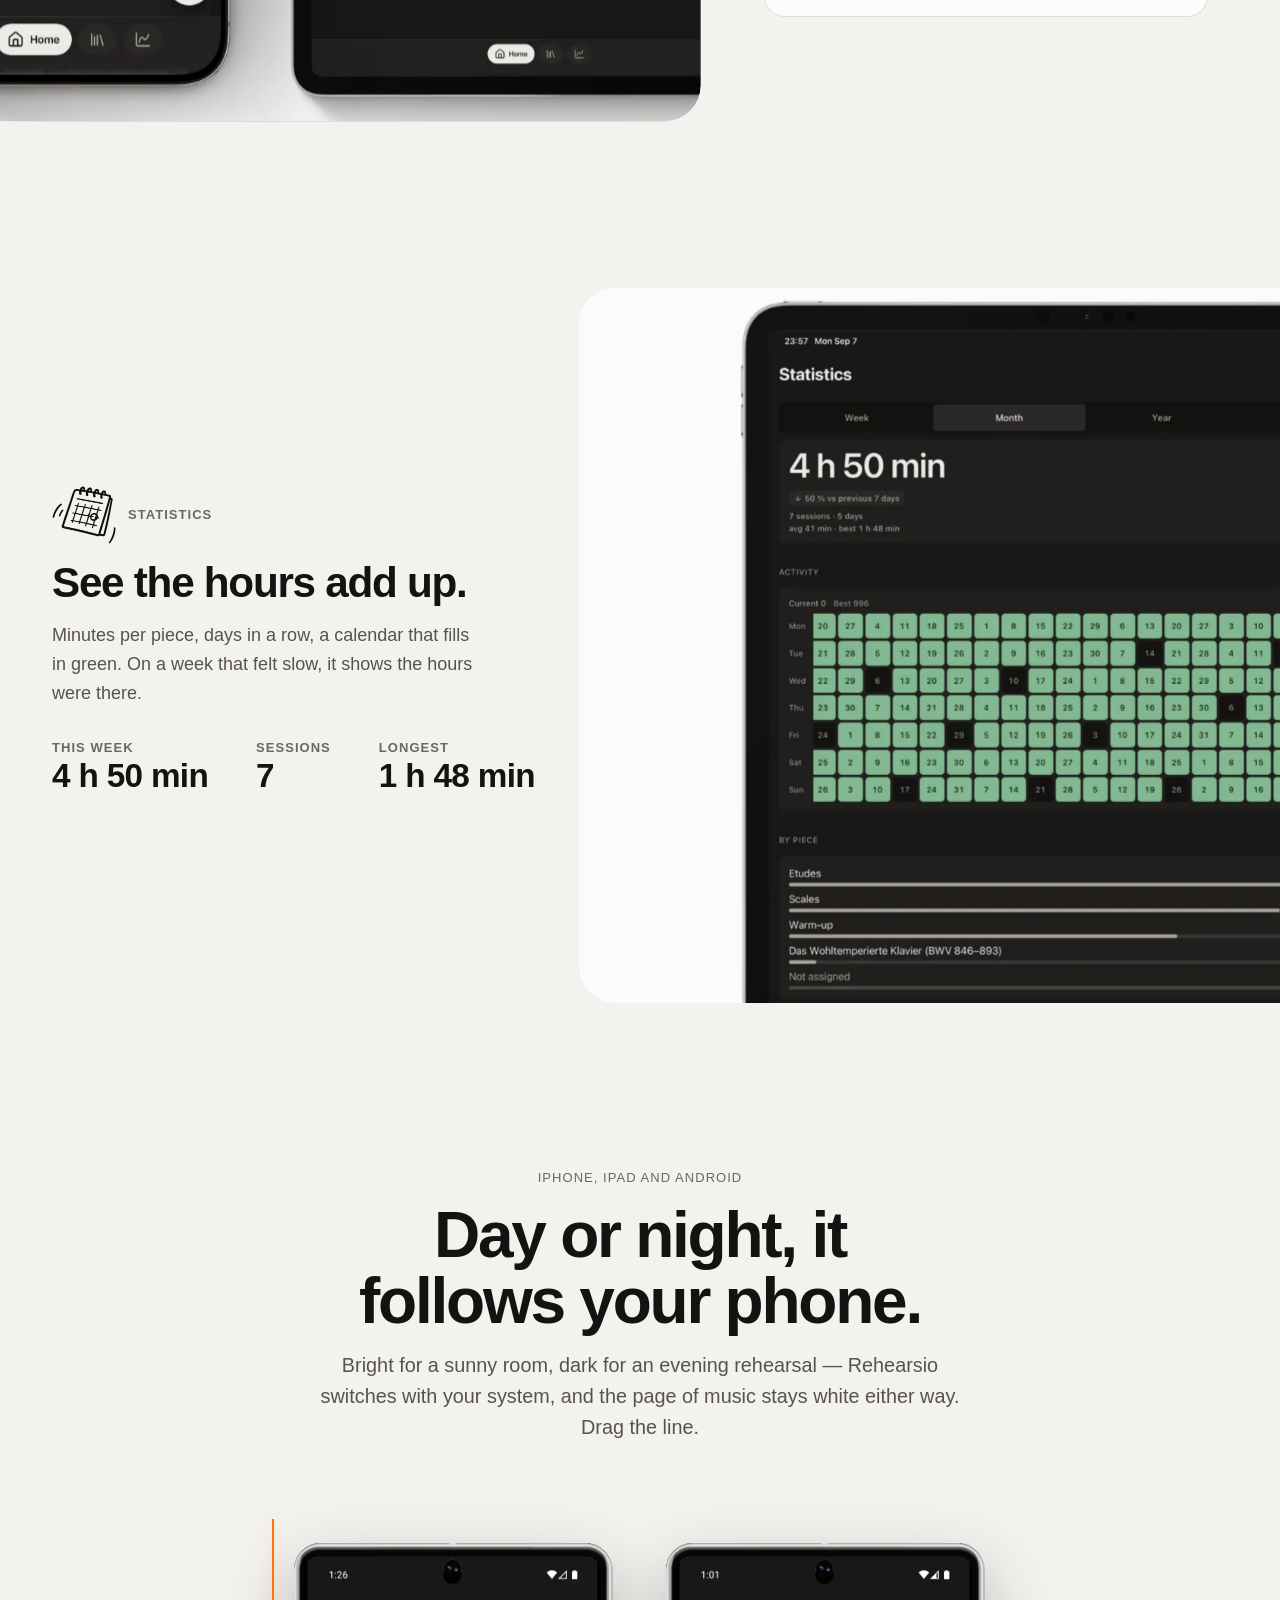
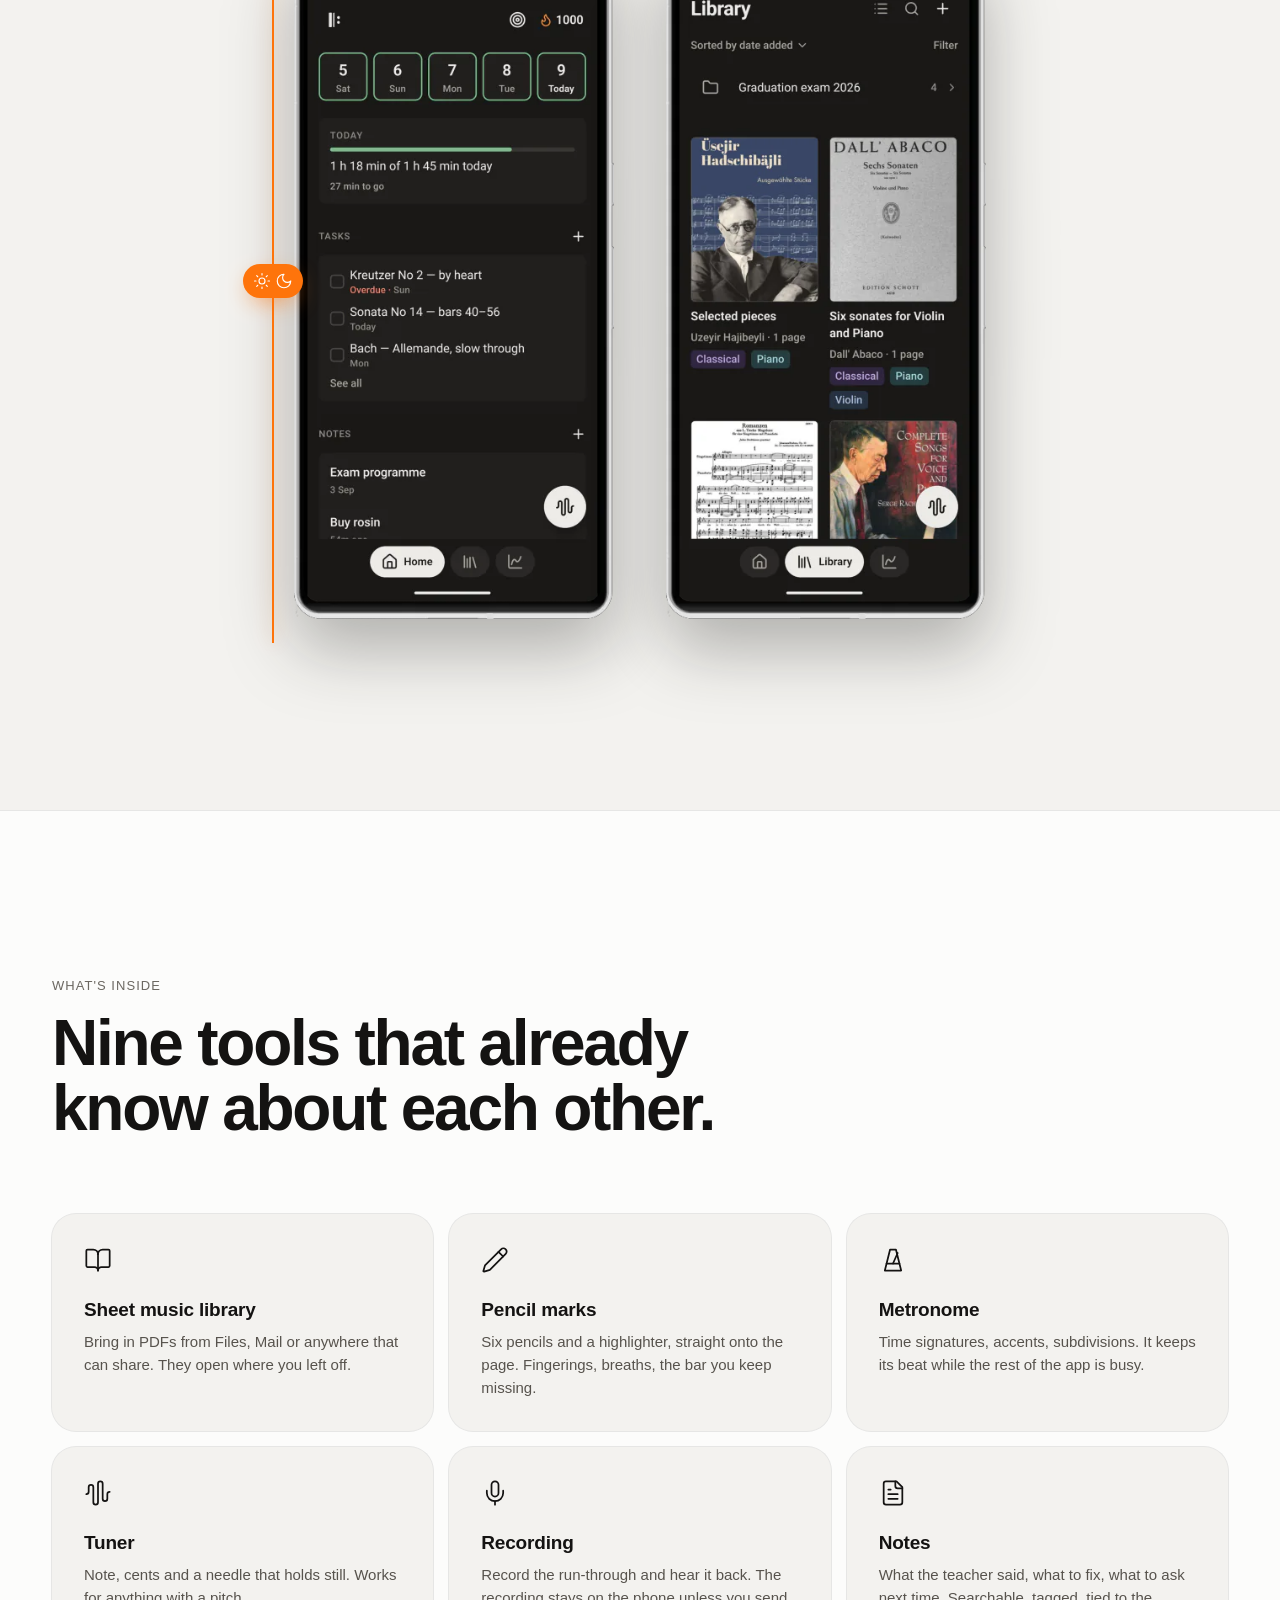
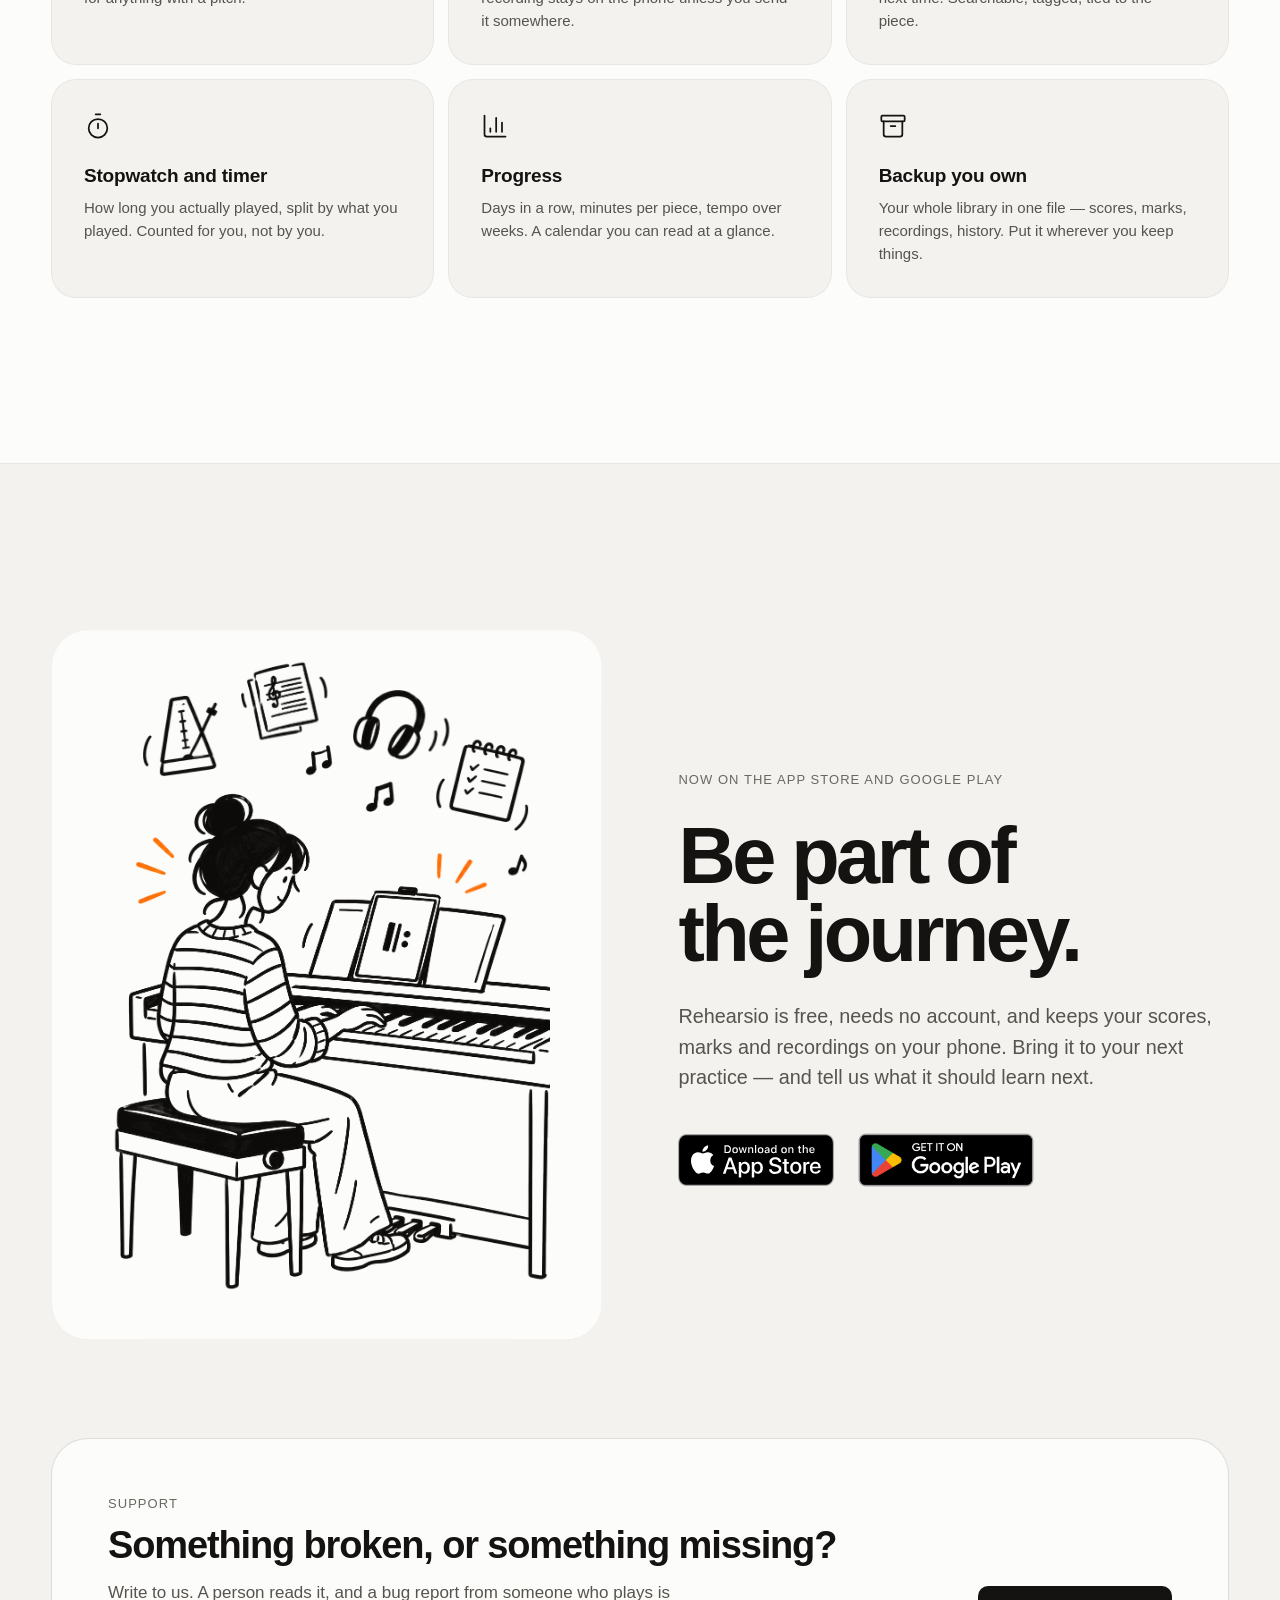
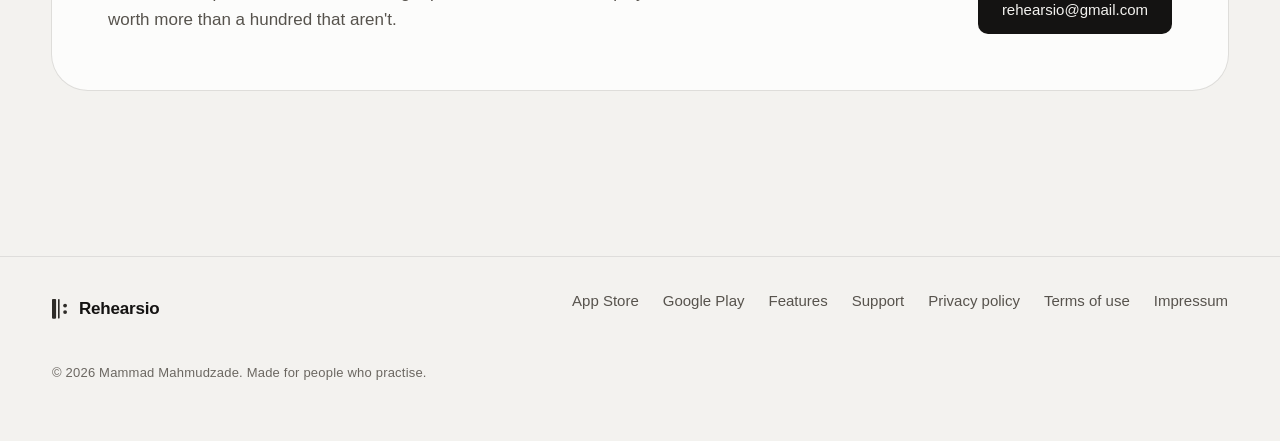
==== commit 4455c732: "On a phone the site has a menu: the nav folds into a button and opens as a panel Co-Authored-By: Cla" ====
--- a/index.html
+++ b/index.html
@@ -95,7 +95,7 @@
           <span class="brand__name">Rehearsio</span>
         </a>
 
-        <nav class="nav" aria-label="Primary">
+        <nav class="nav" id="site-nav" aria-label="Primary">
           <a class="nav__link nav__link--wide" href="#tour">Tour</a>
           <a class="nav__link nav__link--wide" href="#features">Features</a>
           <a class="nav__link nav__link--wide" href="#support">Support</a>
@@ -140,6 +140,17 @@
         <!-- Goes straight to the right store on a phone; on a computer it
              scrolls to the two badges at the end. home.js decides which. -->
         <a class="header-cta" href="#download" data-store-link data-shown="false">Get the app</a>
+        <!-- On a phone the links above fold into this button. -->
+        <button
+          class="menu-toggle"
+          type="button"
+          aria-expanded="false"
+          aria-controls="site-nav"
+          aria-label="Menu"
+          data-menu-toggle
+        >
+          <span aria-hidden="true"></span><span aria-hidden="true"></span>
+        </button>
       </div>
       <div class="read-progress" aria-hidden="true"><span></span></div>
     </header>
--- a/styles.css
+++ b/styles.css
@@ -454,9 +454,103 @@
   background: var(--fill-subtle);
 }
 
-@media (max-width: 519px) {
-  .nav__link--wide {
-    display: none;
+/* The menu on a phone. Below 760 the links do not fit beside the mark, the
+   theme switch and the store button, so the nav folds into a button and opens
+   as a panel under the header. It is the same <nav>, not a copy: one list of
+   links to keep right. site.js opens and closes it. */
+.menu-toggle {
+  display: none;
+  position: relative;
+  width: 44px;
+  height: 44px;
+  flex: none;
+  border: 0;
+  padding: 0;
+  background: transparent;
+  color: var(--text-primary);
+  border-radius: var(--radius-md);
+  cursor: pointer;
+  transition: background-color var(--duration-fast) var(--easing-standard);
+}
+
+/* Only with a real pointer: after a tap a hover would stay stuck on. */
+@media (hover: hover) {
+  .menu-toggle:hover {
+    background: var(--overlay-hover);
+  }
+}
+
+/* Two lines that cross into an X when the menu is open. */
+.menu-toggle span {
+  position: absolute;
+  left: 13px;
+  width: 18px;
+  height: 1.5px;
+  border-radius: 1px;
+  background: currentColor;
+  transition:
+    translate var(--duration-base) var(--easing-standard),
+    rotate var(--duration-base) var(--easing-standard);
+}
+
+.menu-toggle span:first-child {
+  top: 18px;
+}
+
+.menu-toggle span:last-child {
+  top: 24px;
+}
+
+.menu-toggle[aria-expanded='true'] span:first-child {
+  translate: 0 3px;
+  rotate: 45deg;
+}
+
+.menu-toggle[aria-expanded='true'] span:last-child {
+  translate: 0 -3px;
+  rotate: -45deg;
+}
+
+@media (max-width: 759px) {
+  .menu-toggle {
+    display: block;
+  }
+
+  .nav {
+    position: absolute;
+    top: 100%;
+    left: 0;
+    right: 0;
+    flex-direction: column;
+    align-items: stretch;
+    gap: 0;
+    padding: var(--space-sm) var(--page-gutter) var(--space-lg);
+    background: var(--menu-bg, var(--bg-canvas));
+    border-bottom: 1px solid var(--border-subtle);
+    box-shadow: var(--shadow-popover);
+    opacity: 0;
+    translate: 0 -8px;
+    visibility: hidden;
+    transition:
+      opacity var(--duration-base) var(--easing-exit),
+      translate var(--duration-base) var(--easing-exit),
+      visibility 0s linear var(--duration-base);
+  }
+
+  .site-header[data-menu='open'] .nav {
+    opacity: 1;
+    translate: 0 0;
+    visibility: visible;
+    transition:
+      opacity var(--duration-base) var(--easing-enter),
+      translate var(--duration-base) var(--easing-enter),
+      visibility 0s;
+  }
+
+  .nav .nav__link {
+    display: block;
+    padding: var(--space-md) var(--space-sm);
+    font-size: var(--size-body);
   }
 }
 
@@ -1277,3 +1371,20 @@
 .doc__head--plain h1 {
   margin-block: var(--space-md) var(--space-sm);
 }
+
+/* A narrow phone (under 420): the mark, the theme switch, the store button and
+   the menu all have to fit, so the gaps close up and nothing gives way to the
+   squeeze — the mark least of all. */
+@media (max-width: 419px) {
+  .site-header__inner {
+    gap: var(--space-xs);
+  }
+
+  .brand {
+    flex: none;
+  }
+
+  .theme-toggle {
+    width: 40px;
+  }
+}
--- a/home.css
+++ b/home.css
@@ -170,10 +170,13 @@
   color: var(--ink);
 }
 
-@media (max-width: 759px) {
-  .home .nav__link--wide {
-    display: none;
-  }
+/* The phone menu's panel is the page's colour here, like the header. */
+.home {
+  --menu-bg: var(--page);
+}
+
+.home .nav {
+  border-bottom-color: var(--line);
 }
 
 /* Waits until the badges in the hero have gone by: before that it would be
@@ -2585,3 +2588,10 @@
     stroke-dashoffset: 0;
   }
 }
+
+@media (max-width: 419px) {
+  .header-cta {
+    padding: 0 var(--space-md);
+    font-size: 14px;
+  }
+}
